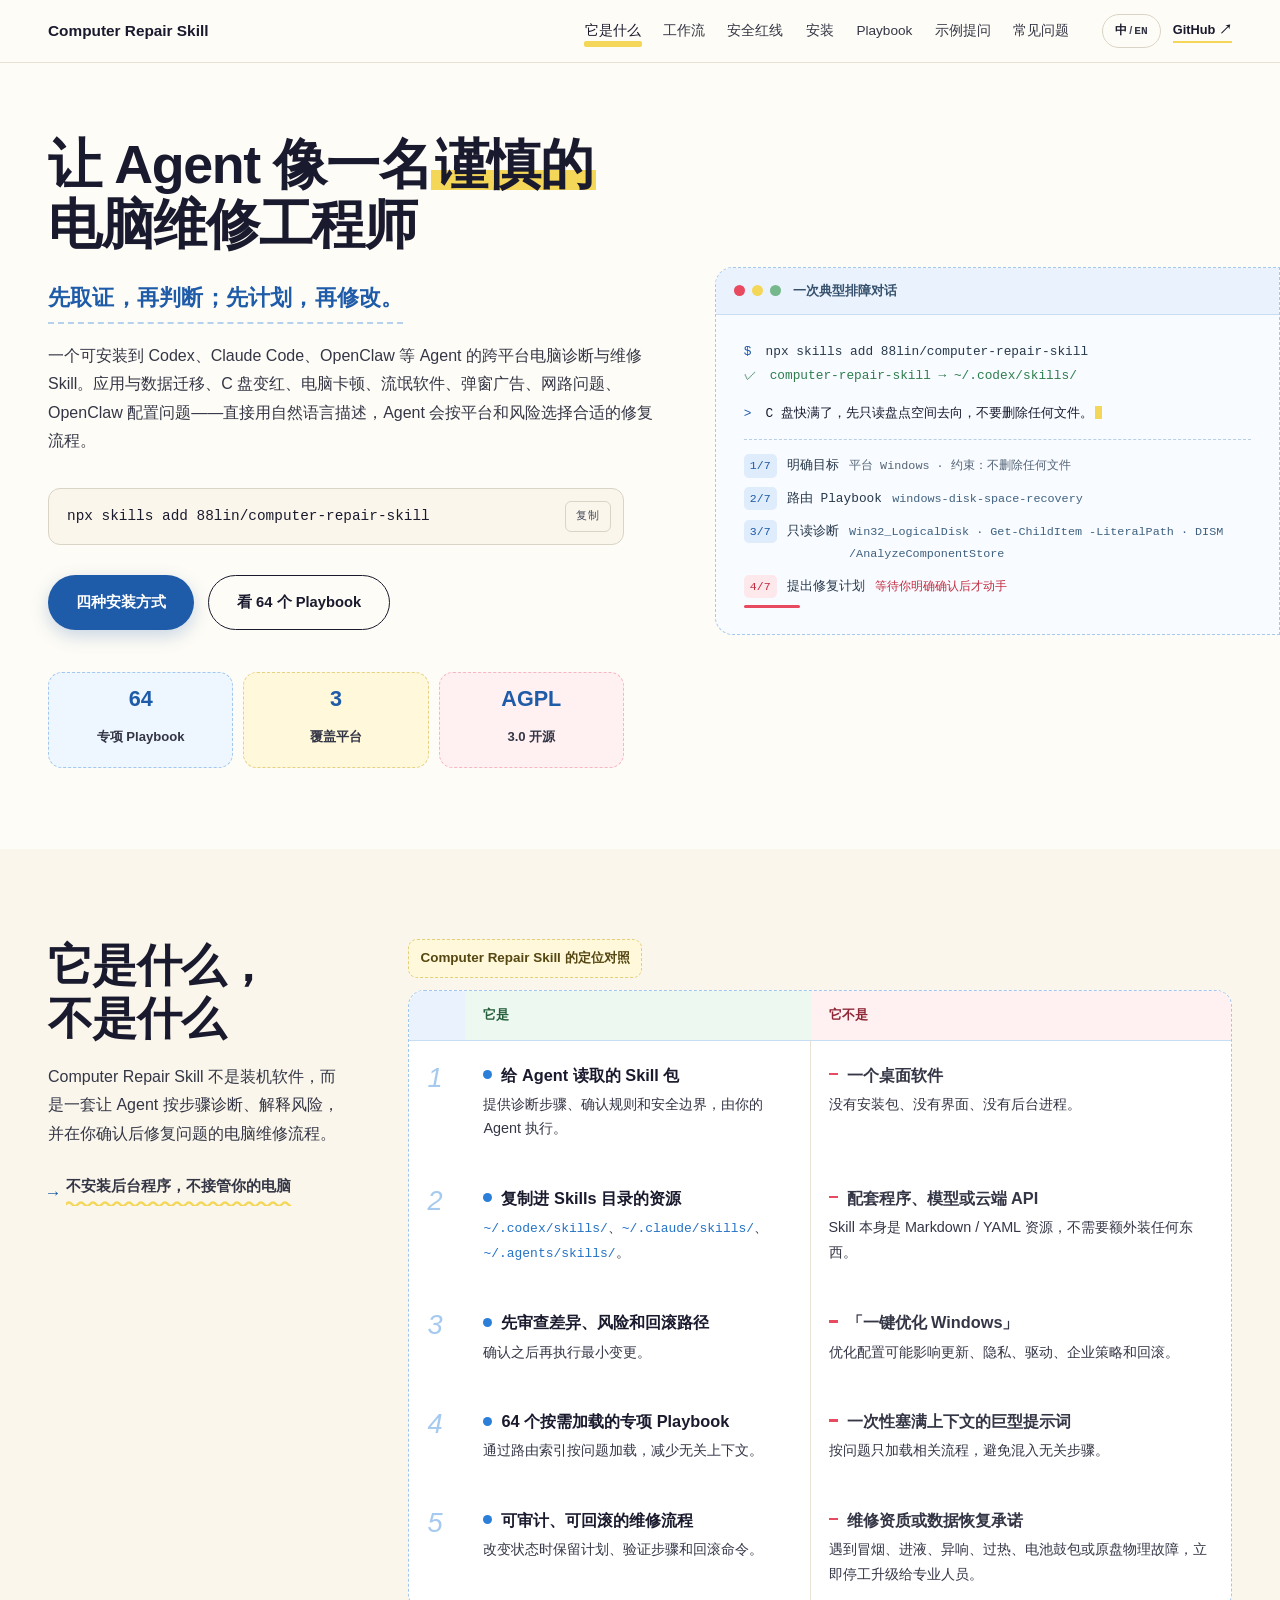
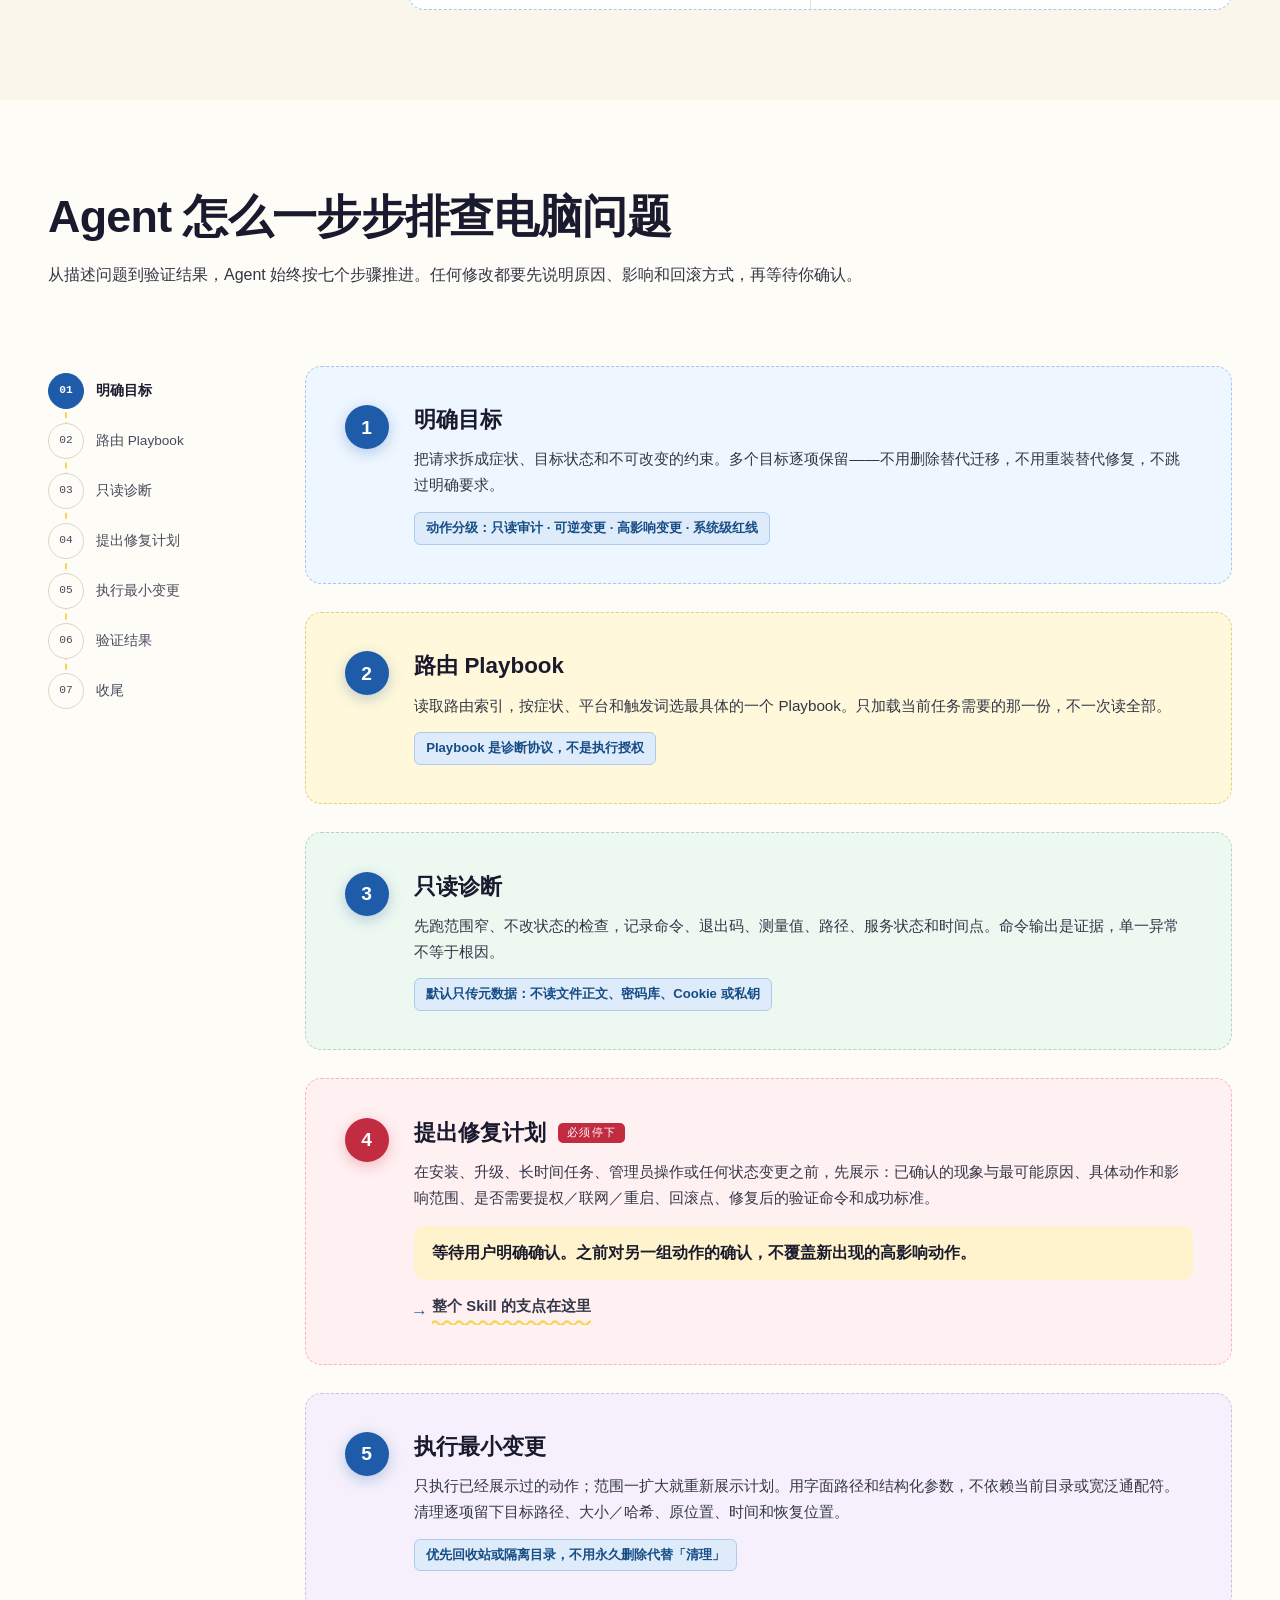
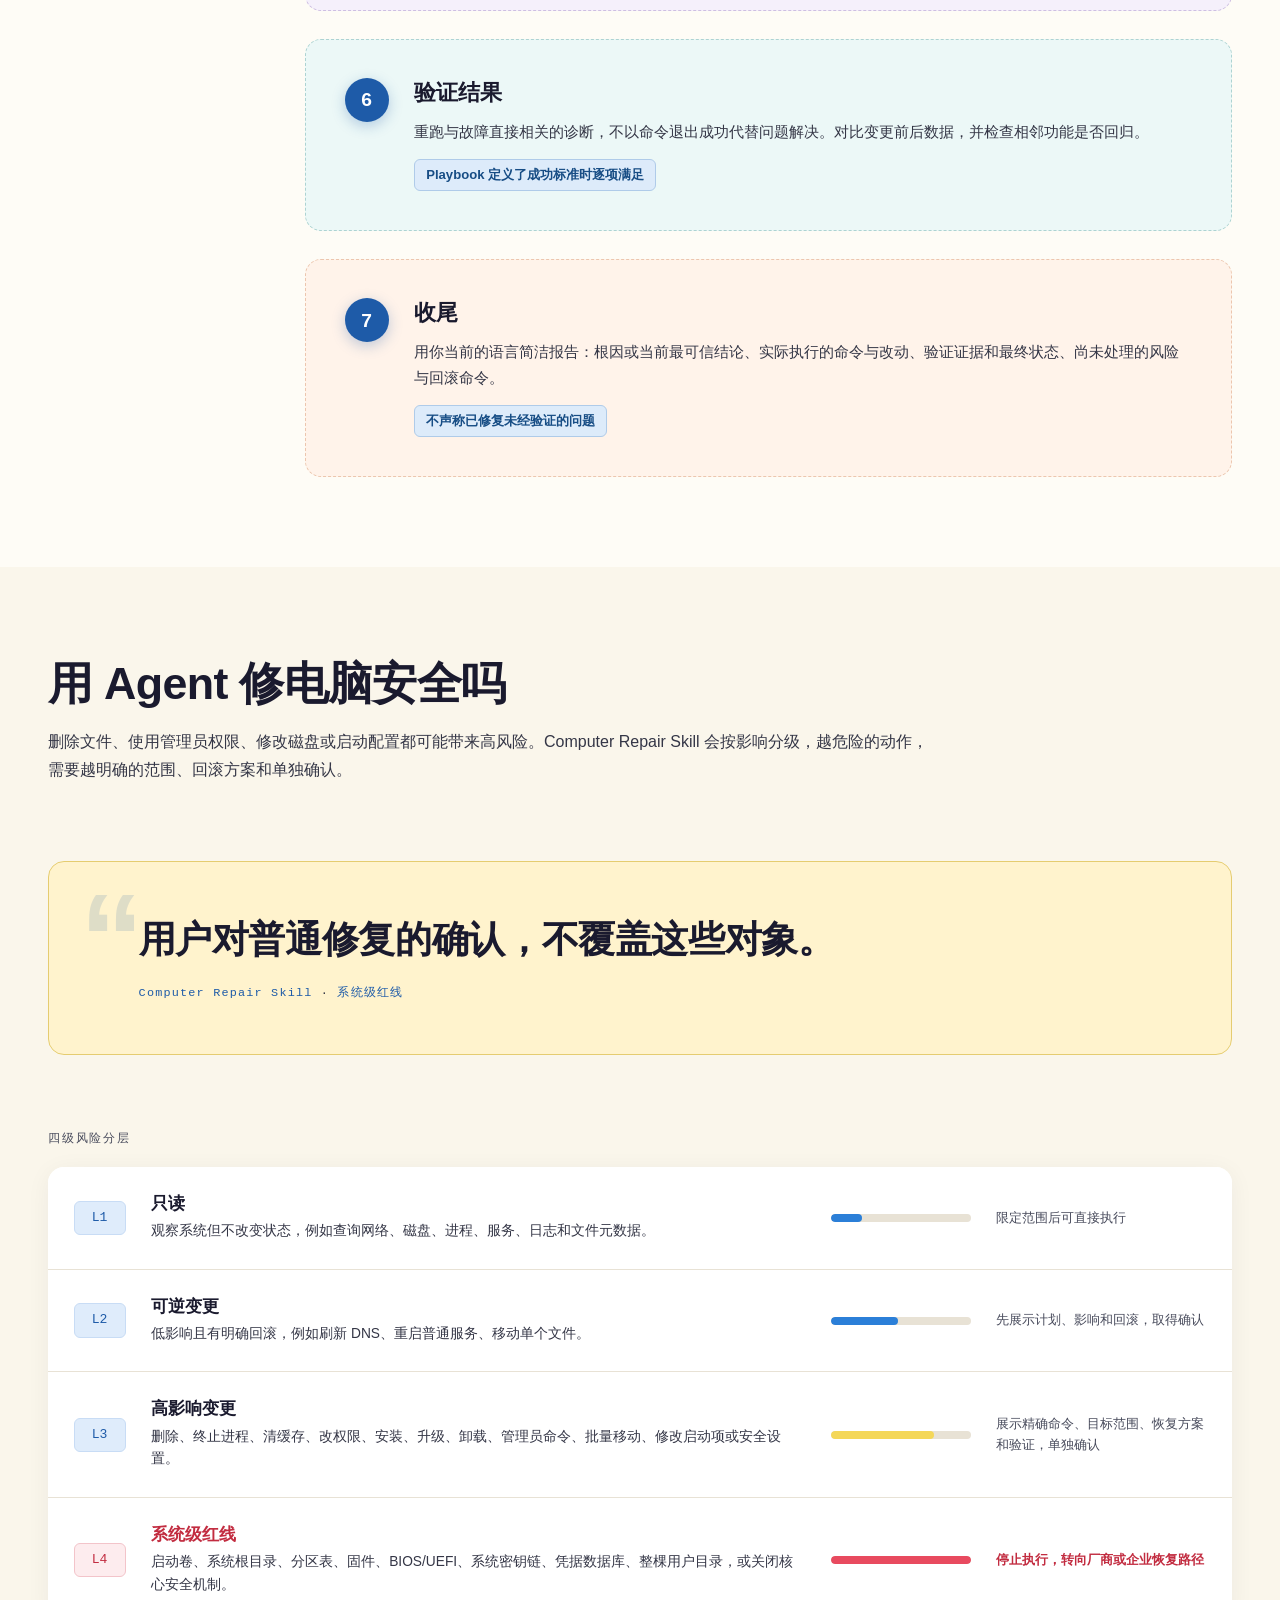
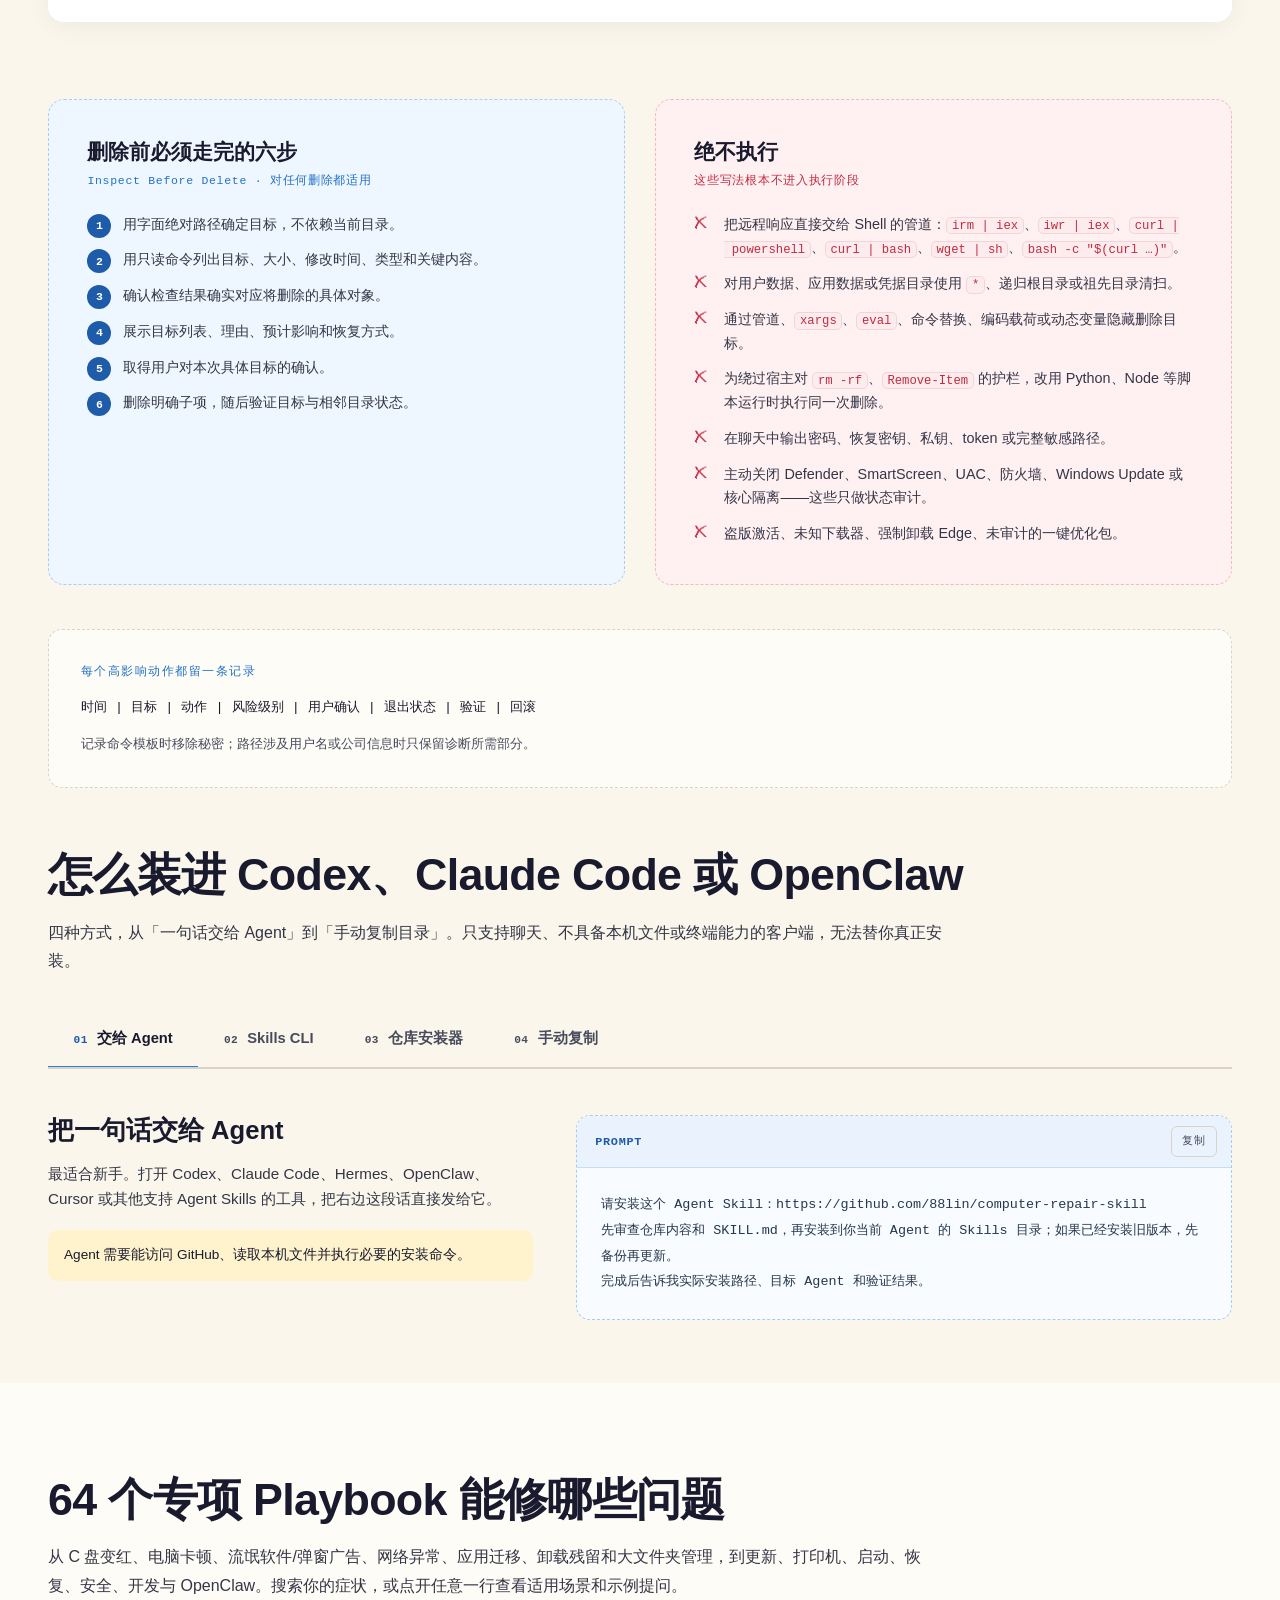
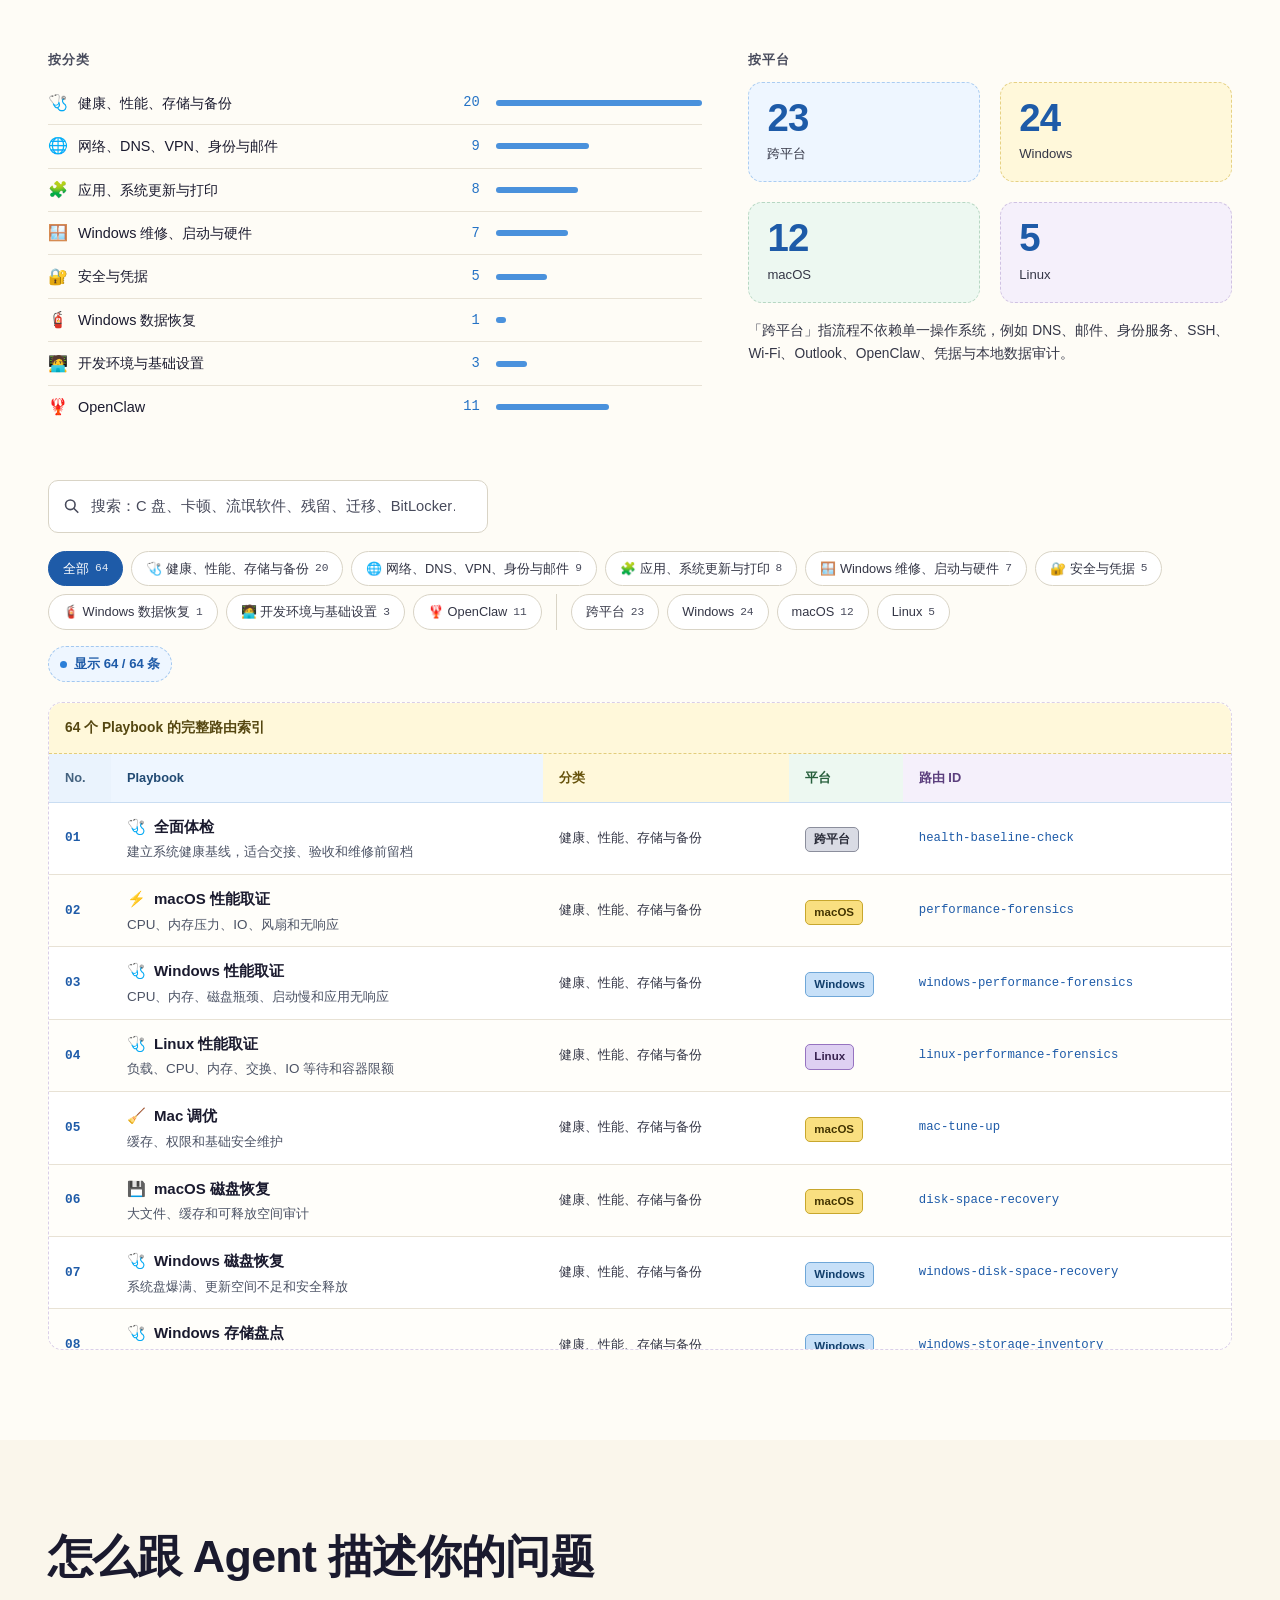
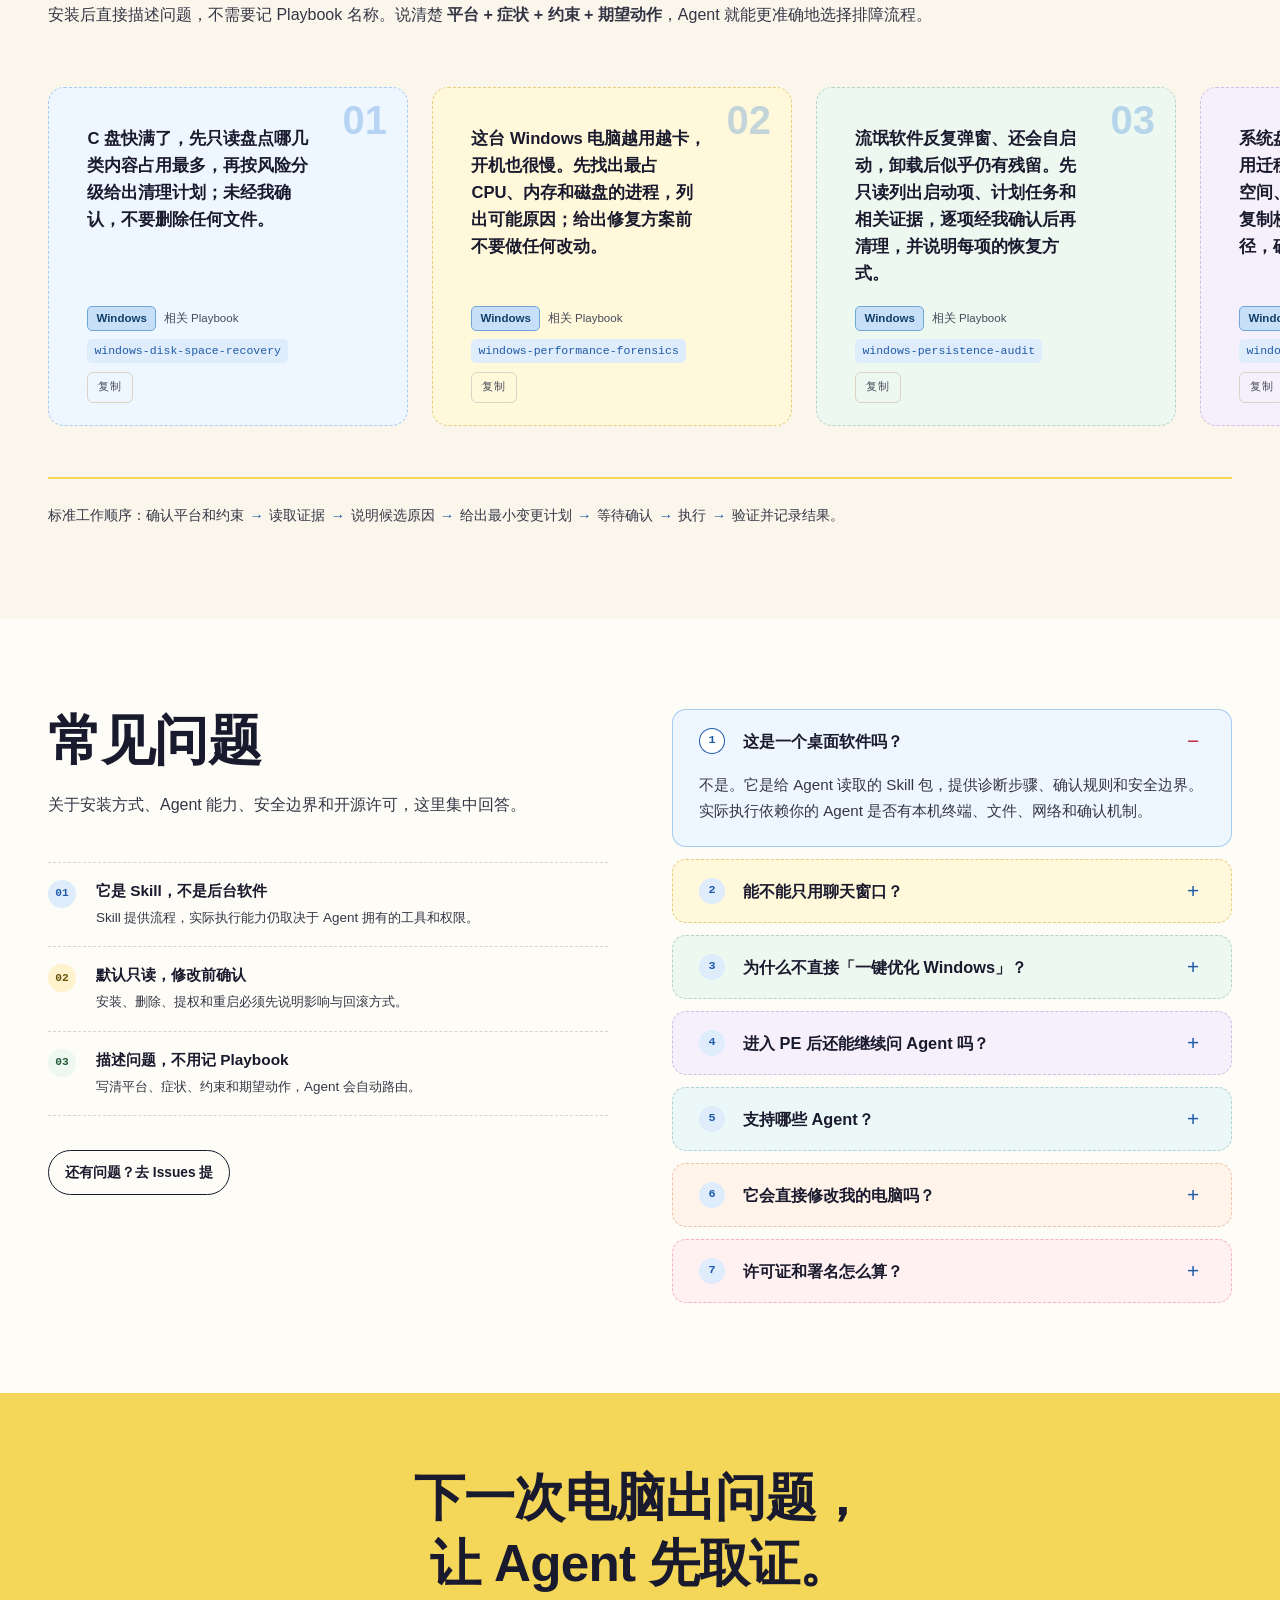
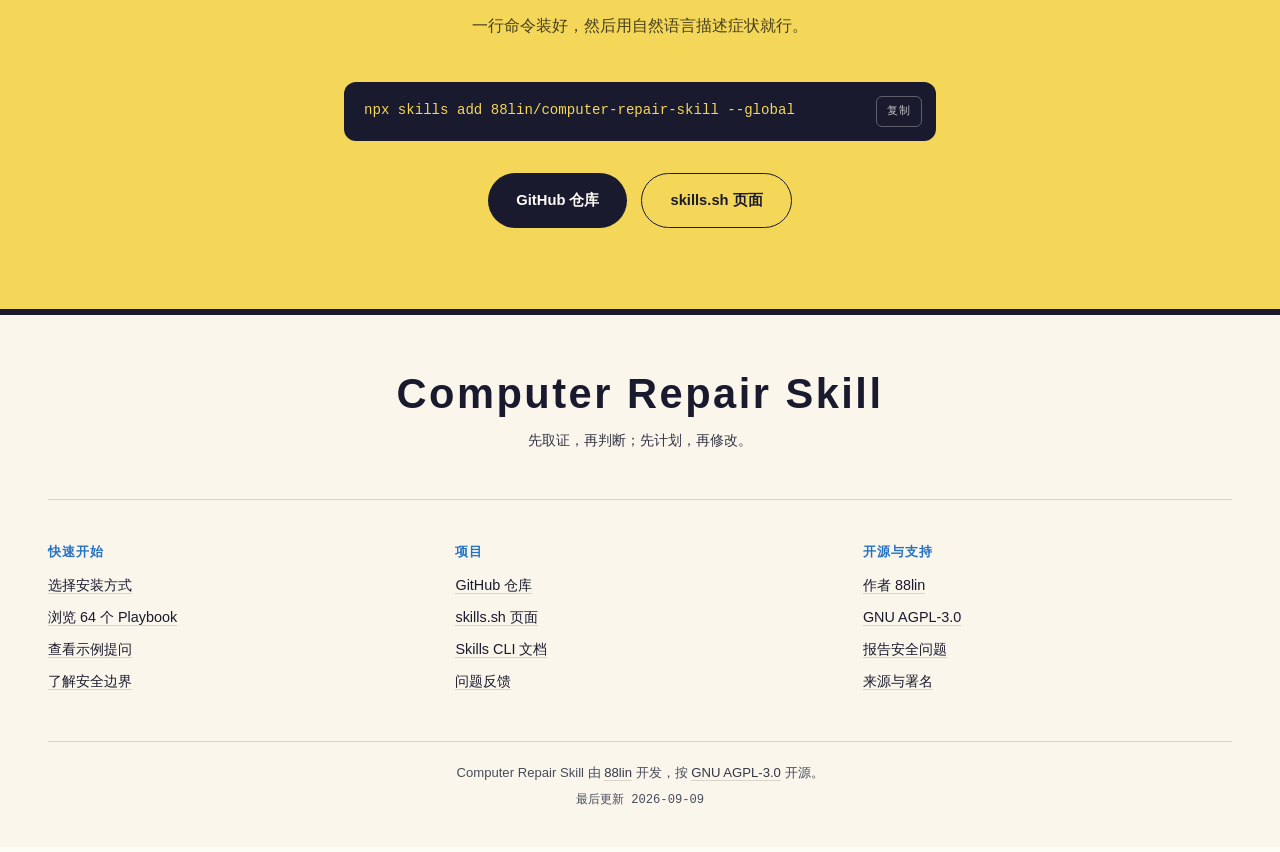
==== docs/index.html @ 6ddca6f3 "feat(site): 中英拆成静态双页，补齐结构化数据与 AI 爬虫入口 中英原本共用一个 URL，语言由 JavaScript 按 navigator.language 切换。Googlebot " ====
<!DOCTYPE html>
<html lang="zh-CN" data-page-lang="zh">
<head>
<meta charset="utf-8">
<meta name="viewport" content="width=device-width, initial-scale=1">
<meta name="color-scheme" content="light">
<title data-i18n="meta.title">Computer Repair Skill — 让 Agent 像一名谨慎的电脑维修工程师</title>
<meta name="description" data-i18n-attr="content|meta.desc" content="C 盘变红、电脑卡顿、流氓软件删不掉、弹窗广告反复、网络异常、应用迁移——用一句话描述症状，Agent 先取证、再给出计划，经你确认后执行。64 个按需加载的专项 Playbook，覆盖 Windows、macOS、Linux 与维修专项，AGPL-3.0 开源。">
<meta name="author" content="88lin">
<meta name="robots" content="index,follow,max-image-preview:large,max-snippet:-1,max-video-preview:-1">
<link rel="canonical" href="https://repair.88lin.eu.org/">
<link rel="alternate" hreflang="zh-CN" href="https://repair.88lin.eu.org/">
<link rel="alternate" hreflang="en" href="https://repair.88lin.eu.org/en/">
<link rel="alternate" hreflang="x-default" href="https://repair.88lin.eu.org/">
<link rel="sitemap" type="application/xml" href="https://repair.88lin.eu.org/sitemap.xml">
<link rel="icon" href="assets/img/favicon.svg" type="image/svg+xml">
<meta name="msvalidate.01" content="8E8B99B786171A5D199F348D0ACB6387" />
<meta property="og:type" content="website">
<meta property="og:site_name" content="Computer Repair Skill">
<meta property="og:locale" content="zh_CN">
<meta property="og:locale:alternate" content="en_US">
<meta property="og:url" content="https://repair.88lin.eu.org/">
<meta property="og:title" data-i18n-attr="content|meta.ogtitle" content="Computer Repair Skill — 让 Agent 像一名谨慎的电脑维修工程师">
<meta property="og:description" data-i18n-attr="content|meta.desc" content="C 盘变红、电脑卡顿、流氓软件删不掉、弹窗广告反复、网络异常、应用迁移——用一句话描述症状，Agent 先取证、再给出计划，经你确认后执行。64 个按需加载的专项 Playbook，覆盖 Windows、macOS、Linux 与维修专项，AGPL-3.0 开源。">
<meta property="og:image" content="https://repair.88lin.eu.org/assets/img/og-image.png">
<meta property="og:image:width" content="1200">
<meta property="og:image:height" content="630">
<meta property="og:image:alt" data-i18n-attr="content|meta.imgalt" content="Computer Repair Skill — 跨平台电脑诊断与维修 Agent Skill">
<meta name="twitter:card" content="summary_large_image">
<meta name="twitter:title" data-i18n-attr="content|meta.ogtitle" content="Computer Repair Skill — 让 Agent 像一名谨慎的电脑维修工程师">
<meta name="twitter:description" data-i18n-attr="content|meta.desc" content="C 盘变红、电脑卡顿、流氓软件删不掉、弹窗广告反复、网络异常、应用迁移——用一句话描述症状，Agent 先取证、再给出计划，经你确认后执行。64 个按需加载的专项 Playbook，覆盖 Windows、macOS、Linux 与维修专项，AGPL-3.0 开源。">
<meta name="twitter:image" content="https://repair.88lin.eu.org/assets/img/og-image.png">
<meta name="twitter:image:alt" data-i18n-attr="content|meta.imgalt" content="Computer Repair Skill — 跨平台电脑诊断与维修 Agent Skill">

<link rel="stylesheet" href="assets/vendor/lenis/lenis.css">
<link rel="stylesheet" href="assets/css/site.css">
<script>document.documentElement.className+=' js';</script>
<noscript><style>
  .js-only{display:none !important}
  .rv{opacity:1 !important;transform:none !important}
  .pb-row{cursor:default}
  .noscript-note{display:block !important}
</style></noscript>

<!-- structured-data:start 由 tools/build_site.py 生成，请勿手工编辑 -->
<script type="application/ld+json">
{
  "@context": "https://schema.org",
  "@graph": [
    {
      "@type": "WebSite",
      "@id": "https://repair.88lin.eu.org/#website",
      "url": "https://repair.88lin.eu.org/",
      "name": "Computer Repair Skill",
      "description": "C 盘变红、电脑卡顿、流氓软件删不掉、弹窗广告反复、网络异常、应用迁移——用一句话描述症状，Agent 先取证、再给出计划，经你确认后执行。64 个按需加载的专项 Playbook，覆盖 Windows、macOS、Linux 与维修专项，AGPL-3.0 开源。",
      "inLanguage": [
        "zh-CN",
        "en"
      ],
      "publisher": {
        "@id": "https://repair.88lin.eu.org/#author"
      }
    },
    {
      "@type": "Person",
      "@id": "https://repair.88lin.eu.org/#author",
      "name": "88lin",
      "url": "https://github.com/88lin",
      "sameAs": [
        "https://github.com/88lin",
        "https://github.com/88lin/computer-repair-skill"
      ]
    },
    {
      "@type": "ImageObject",
      "@id": "https://repair.88lin.eu.org/#primaryimage",
      "url": "https://repair.88lin.eu.org/assets/img/og-image.png",
      "contentUrl": "https://repair.88lin.eu.org/assets/img/og-image.png",
      "width": 1200,
      "height": 630,
      "caption": "Computer Repair Skill — 跨平台电脑诊断与维修 Agent Skill"
    },
    {
      "@type": [
        "WebPage",
        "FAQPage"
      ],
      "@id": "https://repair.88lin.eu.org/#webpage",
      "url": "https://repair.88lin.eu.org/",
      "name": "Computer Repair Skill — 让 Agent 像一名谨慎的电脑维修工程师",
      "description": "C 盘变红、电脑卡顿、流氓软件删不掉、弹窗广告反复、网络异常、应用迁移——用一句话描述症状，Agent 先取证、再给出计划，经你确认后执行。64 个按需加载的专项 Playbook，覆盖 Windows、macOS、Linux 与维修专项，AGPL-3.0 开源。",
      "inLanguage": "zh-CN",
      "isPartOf": {
        "@id": "https://repair.88lin.eu.org/#website"
      },
      "about": {
        "@id": "https://repair.88lin.eu.org/#skill"
      },
      "primaryImageOfPage": {
        "@id": "https://repair.88lin.eu.org/#primaryimage"
      },
      "author": {
        "@id": "https://repair.88lin.eu.org/#author"
      },
      "publisher": {
        "@id": "https://repair.88lin.eu.org/#author"
      },
      "datePublished": "2026-07-26",
      "dateModified": "2026-09-09",
      "mainEntity": [
        {
          "@type": "Question",
          "name": "这是一个桌面软件吗？",
          "acceptedAnswer": {
            "@type": "Answer",
            "text": "不是。它是给 Agent 读取的 Skill 包，提供诊断步骤、确认规则和安全边界。实际执行依赖你的 Agent 是否有本机终端、文件、网络和确认机制。"
          }
        },
        {
          "@type": "Question",
          "name": "能不能只用聊天窗口？",
          "acceptedAnswer": {
            "@type": "Answer",
            "text": "可以让 Agent 解释流程、生成检查清单和人工步骤；但没有本机工具时，它不能替你读取真实系统，也不能声称已经修复或验证。"
          }
        },
        {
          "@type": "Question",
          "name": "为什么不直接「一键优化 Windows」？",
          "acceptedAnswer": {
            "@type": "Answer",
            "text": "因为优化配置可能影响更新、隐私、驱动、企业策略和回滚。Computer Repair Skill 会先审查差异、风险和回滚路径，再在你确认后执行最小变更。"
          }
        },
        {
          "@type": "Question",
          "name": "进入 PE 后还能继续问 Agent 吗？",
          "acceptedAnswer": {
            "@type": "Answer",
            "text": "不要假设可以。进入 PE/WinRE 前让 Agent 把 BitLocker 状态、备份检查、命令清单和停工条件保存下来；离线阶段由人按清单处理，回到正常系统后再让 Agent 复核。"
          }
        },
        {
          "@type": "Question",
          "name": "支持哪些 Agent？",
          "acceptedAnswer": {
            "@type": "Answer",
            "text": "Codex、Claude Code、Hermes、OpenClaw、Cursor 或其他支持 Agent Skills 的工具。安装器内置 codex、claude、agents 三个默认 Skills 根目录，另有 custom 供你指定路径。"
          }
        },
        {
          "@type": "Question",
          "name": "它会直接修改我的电脑吗？",
          "acceptedAnswer": {
            "@type": "Answer",
            "text": "不会。默认先做只读检查并说明发现的问题；涉及安装、删除、提权、重启或其他状态变更时，会先展示具体动作、影响范围和回滚方式，等你明确确认后才继续。"
          }
        },
        {
          "@type": "Question",
          "name": "许可证和署名怎么算？",
          "acceptedAnswer": {
            "@type": "Answer",
            "text": "项目按 GNU AGPL-3.0 开源。你可以查看、审阅和修改源码；分发修改版本时，需要遵守同一许可证的公开源码与署名要求。"
          }
        }
      ]
    },
    {
      "@type": [
        "SoftwareApplication",
        "SoftwareSourceCode"
      ],
      "@id": "https://repair.88lin.eu.org/#skill",
      "name": "Computer Repair Skill",
      "url": "https://repair.88lin.eu.org/",
      "description": "一个可安装到 Codex、Claude Code、OpenClaw 等 Agent 的跨平台电脑诊断与维修 Skill。应用与数据迁移、C 盘变红、电脑卡顿、流氓软件、弹窗广告、网路问题、OpenClaw 配置问题——直接用自然语言描述，Agent 会按平台和风险选择合适的修复流程。",
      "applicationCategory": "DeveloperApplication",
      "applicationSubCategory": "Agent Skill",
      "operatingSystem": "Windows, macOS, Linux",
      "softwareVersion": "1.2.0",
      "dateModified": "2026-09-09",
      "codeRepository": "https://github.com/88lin/computer-repair-skill",
      "programmingLanguage": [
        "Markdown",
        "YAML"
      ],
      "runtimePlatform": [
        "Codex",
        "Claude Code",
        "OpenClaw",
        "Cursor"
      ],
      "license": "https://www.gnu.org/licenses/agpl-3.0.html",
      "isAccessibleForFree": true,
      "inLanguage": [
        "zh-CN",
        "en"
      ],
      "keywords": [
        "电脑维修",
        "Agent Skill",
        "C 盘清理",
        "电脑卡顿",
        "流氓软件清理",
        "弹窗广告",
        "Windows 诊断",
        "macOS 诊断",
        "Linux 诊断",
        "OpenClaw 配置"
      ],
      "image": {
        "@id": "https://repair.88lin.eu.org/#primaryimage"
      },
      "author": {
        "@id": "https://repair.88lin.eu.org/#author"
      },
      "maintainer": {
        "@id": "https://repair.88lin.eu.org/#author"
      },
      "offers": {
        "@type": "Offer",
        "price": "0",
        "priceCurrency": "USD"
      },
      "featureList": [
        "健康、性能、存储与备份",
        "网络、DNS、VPN、身份与邮件",
        "应用、系统更新与打印",
        "Windows 维修、启动与硬件",
        "安全与凭据",
        "Windows 数据恢复",
        "开发环境与基础设置",
        "OpenClaw"
      ]
    },
    {
      "@type": "HowTo",
      "@id": "https://repair.88lin.eu.org/#workflow",
      "name": "Agent 怎么一步步排查电脑问题",
      "description": "从描述问题到验证结果，Agent 始终按七个步骤推进。任何修改都要先说明原因、影响和回滚方式，再等待你确认。",
      "inLanguage": "zh-CN",
      "step": [
        {
          "@type": "HowToStep",
          "position": 1,
          "name": "明确目标",
          "text": "把请求拆成症状、目标状态和不可改变的约束。多个目标逐项保留——不用删除替代迁移，不用重装替代修复，不跳过明确要求。",
          "url": "https://repair.88lin.eu.org/#step1"
        },
        {
          "@type": "HowToStep",
          "position": 2,
          "name": "路由 Playbook",
          "text": "读取路由索引，按症状、平台和触发词选最具体的一个 Playbook。只加载当前任务需要的那一份，不一次读全部。",
          "url": "https://repair.88lin.eu.org/#step2"
        },
        {
          "@type": "HowToStep",
          "position": 3,
          "name": "只读诊断",
          "text": "先跑范围窄、不改状态的检查，记录命令、退出码、测量值、路径、服务状态和时间点。命令输出是证据，单一异常不等于根因。",
          "url": "https://repair.88lin.eu.org/#step3"
        },
        {
          "@type": "HowToStep",
          "position": 4,
          "name": "提出修复计划",
          "text": "在安装、升级、长时间任务、管理员操作或任何状态变更之前，先展示：已确认的现象与最可能原因、具体动作和影响范围、是否需要提权／联网／重启、回滚点、修复后的验证命令和成功标准。",
          "url": "https://repair.88lin.eu.org/#step4"
        },
        {
          "@type": "HowToStep",
          "position": 5,
          "name": "执行最小变更",
          "text": "只执行已经展示过的动作；范围一扩大就重新展示计划。用字面路径和结构化参数，不依赖当前目录或宽泛通配符。清理逐项留下目标路径、大小／哈希、原位置、时间和恢复位置。",
          "url": "https://repair.88lin.eu.org/#step5"
        },
        {
          "@type": "HowToStep",
          "position": 6,
          "name": "验证结果",
          "text": "重跑与故障直接相关的诊断，不以命令退出成功代替问题解决。对比变更前后数据，并检查相邻功能是否回归。",
          "url": "https://repair.88lin.eu.org/#step6"
        },
        {
          "@type": "HowToStep",
          "position": 7,
          "name": "收尾",
          "text": "用你当前的语言简洁报告：根因或当前最可信结论、实际执行的命令与改动、验证证据和最终状态、尚未处理的风险与回滚命令。",
          "url": "https://repair.88lin.eu.org/#step7"
        }
      ]
    }
  ]
}
</script>
<!-- structured-data:end -->
</head>

<body>
<a class="skiplink" href="#main" data-i18n="a11y.skip">跳到主要内容</a>

<div class="scrollbar" aria-hidden="true"><i id="scrollbarFill"></i></div>

<!-- ══════════ NAV ══════════ -->
<header class="nav" id="nav">
  <div class="nav-in">
    <a class="nav-brand" href="#top">
      <span class="nav-brand-text">Computer&nbsp;Repair&nbsp;Skill</span>
    </a>
    <nav class="nav-links" aria-label="主导航" data-i18n-attr="aria-label|a11y.nav">
      <a href="#what"      data-i18n="nav.what">它是什么</a>
      <a href="#flow"      data-i18n="nav.flow">工作流</a>
      <a href="#safety"    data-i18n="nav.safety">安全红线</a>
      <a href="#install"   data-i18n="nav.install">安装</a>
      <a href="#playbooks" data-i18n="nav.playbooks">Playbook</a>
      <a href="#prompts"   data-i18n="nav.prompts">示例提问</a>
      <a href="#faq"       data-i18n="nav.faq">常见问题</a>
    </nav>
    <div class="nav-side">
      <a class="langbtn" id="langBtn" href="en/" hreflang="en" aria-label="切换语言 / Switch language" data-i18n-attr="aria-label|a11y.lang"><span class="langbtn-on">中</span><span class="langbtn-sep">/</span><span class="langbtn-off">EN</span></a>
      <a class="nav-gh" href="https://github.com/88lin/computer-repair-skill" target="_blank" rel="noopener">GitHub<span aria-hidden="true"> ↗</span></a>
    </div>
  </div>
</header>

<main id="main">
<span id="top"></span>

<!-- ══════════ HERO ══════════ -->
<section class="hero" id="hero" aria-labelledby="heroTitle">
  <div class="hero-in">

    <div class="hero-copy">
      <h1 class="hero-h1 rv rv-d1" id="heroTitle" data-i18n-html="hero.h1"><span class="hero-title-line">让 Agent 像一名<span class="hl">谨慎的</span></span><br><span class="hero-title-line">电脑维修工程师</span></h1>

      <p class="hero-lead rv rv-d2" data-i18n="hero.lead">先取证，再判断；先计划，再修改。</p>

      <p class="hero-sub rv rv-d2" data-i18n="hero.sub">一个可安装到 Codex、Claude Code、OpenClaw 等 Agent 的跨平台电脑诊断与维修 Skill。应用与数据迁移、C 盘变红、电脑卡顿、流氓软件、弹窗广告、网路问题、OpenClaw 配置问题——直接用自然语言描述，Agent 会按平台和风险选择合适的修复流程。</p>

      <div class="hero-cmd rv rv-d3">
        <code class="hero-cmd-code" id="heroCmd">npx skills add 88lin/computer-repair-skill</code>
        <button class="copybtn" type="button" data-copy="npx skills add 88lin/computer-repair-skill" data-i18n-attr="aria-label|a11y.copy" aria-label="复制命令"><span data-i18n="ui.copy">复制</span></button>
      </div>

      <div class="hero-acts rv rv-d4">
        <a class="btn btn-primary" href="#install" data-i18n="hero.cta1">四种安装方式</a>
        <a class="btn btn-ghost" href="#playbooks" data-i18n="hero.cta2">看 64 个 Playbook</a>
      </div>

      <ul class="hero-pills rv rv-d5">
        <li class="pill"><b class="pill-n">64</b><span class="pill-t" data-i18n="hero.pill1">专项 Playbook</span></li>
        <li class="pill"><b class="pill-n">3</b><span class="pill-t" data-i18n="hero.pill2">覆盖平台</span></li>
        <li class="pill"><b class="pill-n">AGPL</b><span class="pill-t" data-i18n="hero.pill3">3.0 开源</span></li>
      </ul>

    </div>

    <div class="hero-stage rv rv-d3">
      <figure class="term">
        <figcaption class="term-bar">
          <span class="term-dots" aria-hidden="true"><i></i><i></i><i></i></span>
          <span class="term-title" data-i18n="hero.termTitle">一次典型排障对话</span>
        </figcaption>
        <div class="term-body">
          <p class="tl"><span class="tl-p">$</span> npx skills add 88lin/computer-repair-skill</p>
          <p class="tl tl-ok"><span class="tl-mark" aria-hidden="true">✓</span> computer-repair-skill → ~/.codex/skills/</p>
          <p class="tl tl-you" id="typeLine"><span class="tl-p">&gt;</span> <span id="typeText" data-i18n="hero.type" data-i18n-attr="data-typewriter|hero.type" data-typewriter="C 盘快满了，先只读盘点空间去向，不要删除任何文件。">C 盘快满了，先只读盘点空间去向，不要删除任何文件。</span><i class="caret" aria-hidden="true"></i></p>
          <div class="term-steps" id="termSteps">
            <p class="tl tl-s"><span class="tl-k">1/7</span> <span data-i18n="hero.t1">明确目标</span><span class="tl-d" data-i18n="hero.t1d">平台 Windows · 约束：不删除任何文件</span></p>
            <p class="tl tl-s"><span class="tl-k">2/7</span> <span data-i18n="hero.t2">路由 Playbook</span><span class="tl-d tl-mono">windows-disk-space-recovery</span></p>
            <p class="tl tl-s"><span class="tl-k">3/7</span> <span data-i18n="hero.t3">只读诊断</span><span class="tl-d tl-mono">Win32_LogicalDisk · Get-ChildItem -LiteralPath · DISM /AnalyzeComponentStore</span></p>
            <p class="tl tl-s tl-stop"><span class="tl-k tl-k-r">4/7</span> <span data-i18n="hero.t4">提出修复计划</span><span class="tl-d tl-d-r" data-i18n="hero.t4d">等待你明确确认后才动手</span></p>
          </div>
        </div>
      </figure>
    </div>

  </div>
</section>

<!-- ══════════ 01 · 它是什么 / 它不是什么 ══════════ -->
<section class="s s-what" id="what" aria-labelledby="whatTitle">
  <div class="wrap what-in">

    <div class="what-aside">
      <div class="what-aside-stick">
        <h2 class="sectitle" id="whatTitle" data-i18n="what.title">它是什么，<br>不是什么</h2>
        <p class="secdesc" data-i18n="what.desc">Computer Repair Skill 不是装机软件，而是一套让 Agent 按步骤诊断、解释风险，并在你确认后修复问题的电脑维修流程。</p>
        <p class="scribble"><span class="scribble-txt" data-i18n="what.note">不安装后台程序，不接管你的电脑</span></p>
      </div>
    </div>

    <div class="what-main">
      <p class="vs-cap"><span data-i18n="what.caption">Computer Repair Skill 的定位对照</span></p>
      <div class="vs-frame">
      <table class="vs">
        <caption class="sr-only" data-i18n="what.caption">Computer Repair Skill 的定位对照</caption>
        <thead>
          <tr>
            <th scope="col" class="vs-h-n"><span class="sr-only" data-i18n="what.colN">序号</span></th>
            <th scope="col" class="vs-h-y" data-i18n="what.colYes">它是</th>
            <th scope="col" class="vs-h-n2" data-i18n="what.colNo">它不是</th>
          </tr>
        </thead>
        <tbody>
          <tr>
            <td class="vs-n" aria-hidden="true">1</td>
            <td class="vs-y"><b data-i18n="what.r1y">给 Agent 读取的 Skill 包</b><span data-i18n="what.r1yd">提供诊断步骤、确认规则和安全边界，由你的 Agent 执行。</span></td>
            <td class="vs-no"><b data-i18n="what.r1n">一个桌面软件</b><span data-i18n="what.r1nd">没有安装包、没有界面、没有后台进程。</span></td>
          </tr>
          <tr>
            <td class="vs-n" aria-hidden="true">2</td>
            <td class="vs-y"><b data-i18n="what.r2y">复制进 Skills 目录的资源</b><span data-i18n="what.r2yd"><code>~/.codex/skills/</code>、<code>~/.claude/skills/</code>、<code>~/.agents/skills/</code>。</span></td>
            <td class="vs-no"><b data-i18n="what.r2n">配套程序、模型或云端 API</b><span data-i18n="what.r2nd">Skill 本身是 Markdown / YAML 资源，不需要额外装任何东西。</span></td>
          </tr>
          <tr>
            <td class="vs-n" aria-hidden="true">3</td>
            <td class="vs-y"><b data-i18n="what.r3y">先审查差异、风险和回滚路径</b><span data-i18n="what.r3yd">确认之后再执行最小变更。</span></td>
            <td class="vs-no"><b data-i18n="what.r3n">「一键优化 Windows」</b><span data-i18n="what.r3nd">优化配置可能影响更新、隐私、驱动、企业策略和回滚。</span></td>
          </tr>
          <tr>
            <td class="vs-n" aria-hidden="true">4</td>
            <td class="vs-y"><b data-i18n="what.r4y">64 个按需加载的专项 Playbook</b><span data-i18n="what.r4yd">通过路由索引按问题加载，减少无关上下文。</span></td>
            <td class="vs-no"><b data-i18n="what.r4n">一次性塞满上下文的巨型提示词</b><span data-i18n="what.r4nd">按问题只加载相关流程，避免混入无关步骤。</span></td>
          </tr>
          <tr>
            <td class="vs-n" aria-hidden="true">5</td>
            <td class="vs-y"><b data-i18n="what.r5y">可审计、可回滚的维修流程</b><span data-i18n="what.r5yd">改变状态时保留计划、验证步骤和回滚命令。</span></td>
            <td class="vs-no"><b data-i18n="what.r5n">维修资质或数据恢复承诺</b><span data-i18n="what.r5nd">遇到冒烟、进液、异响、过热、电池鼓包或原盘物理故障，立即停工升级给专业人员。</span></td>
          </tr>
        </tbody>
      </table>
      </div>
    </div>

  </div>
</section>

<!-- ══════════ 02 · 一次对话怎么走 ══════════ -->
<section class="s s-flow" id="flow" aria-labelledby="flowTitle">
  <div class="wrap">
    <div class="flow-head">
      <h2 class="sectitle" id="flowTitle" data-i18n="flow.title">Agent 怎么一步步排查电脑问题</h2>
      <p class="secdesc secdesc-wide" data-i18n="flow.desc">从描述问题到验证结果，Agent 始终按七个步骤推进。任何修改都要先说明原因、影响和回滚方式，再等待你确认。</p>
    </div>
  </div>

  <div class="wrap flow-in">
    <nav class="flow-rail js-only" aria-label="工作流步骤导航" data-i18n-attr="aria-label|a11y.flowrail">
      <ol class="flow-rail-list">
        <li><a href="#step1" class="frl is-on" data-step="1"><i class="frl-n">01</i><span data-i18n="flow.s1t">明确目标</span></a></li>
        <li><a href="#step2" class="frl" data-step="2"><i class="frl-n">02</i><span data-i18n="flow.s2t">路由 Playbook</span></a></li>
        <li><a href="#step3" class="frl" data-step="3"><i class="frl-n">03</i><span data-i18n="flow.s3t">只读诊断</span></a></li>
        <li><a href="#step4" class="frl frl-stop" data-step="4"><i class="frl-n">04</i><span data-i18n="flow.s4t">提出修复计划</span></a></li>
        <li><a href="#step5" class="frl" data-step="5"><i class="frl-n">05</i><span data-i18n="flow.s5t">执行最小变更</span></a></li>
        <li><a href="#step6" class="frl" data-step="6"><i class="frl-n">06</i><span data-i18n="flow.s6t">验证结果</span></a></li>
        <li><a href="#step7" class="frl" data-step="7"><i class="frl-n">07</i><span data-i18n="flow.s7t">收尾</span></a></li>
      </ol>
    </nav>

    <ol class="flow-cards">
      <li class="fc rv" id="step1">
        <span class="fc-dot" aria-hidden="true">1</span>
        <div class="fc-body">
          <h3 class="fc-t"><span data-i18n="flow.s1t">明确目标</span></h3>
          <p class="fc-p" data-i18n="flow.s1p">把请求拆成症状、目标状态和不可改变的约束。多个目标逐项保留——不用删除替代迁移，不用重装替代修复，不跳过明确要求。</p>
          <p class="fc-tag"><span class="tag" data-i18n="flow.s1g">动作分级：只读审计 · 可逆变更 · 高影响变更 · 系统级红线</span></p>
        </div>
      </li>
      <li class="fc rv" id="step2">
        <span class="fc-dot" aria-hidden="true">2</span>
        <div class="fc-body">
          <h3 class="fc-t"><span data-i18n="flow.s2t">路由 Playbook</span></h3>
          <p class="fc-p" data-i18n="flow.s2p">读取路由索引，按症状、平台和触发词选最具体的一个 Playbook。只加载当前任务需要的那一份，不一次读全部。</p>
          <p class="fc-tag"><span class="tag" data-i18n="flow.s2g">Playbook 是诊断协议，不是执行授权</span></p>
        </div>
      </li>
      <li class="fc rv" id="step3">
        <span class="fc-dot" aria-hidden="true">3</span>
        <div class="fc-body">
          <h3 class="fc-t"><span data-i18n="flow.s3t">只读诊断</span></h3>
          <p class="fc-p" data-i18n="flow.s3p">先跑范围窄、不改状态的检查，记录命令、退出码、测量值、路径、服务状态和时间点。命令输出是证据，单一异常不等于根因。</p>
          <p class="fc-tag"><span class="tag" data-i18n="flow.s3g">默认只传元数据：不读文件正文、密码库、Cookie 或私钥</span></p>
        </div>
      </li>
      <li class="fc fc-stop rv" id="step4">
        <span class="fc-dot fc-dot-r" aria-hidden="true">4</span>
        <div class="fc-body">
          <h3 class="fc-t"><span data-i18n="flow.s4t">提出修复计划</span><span class="fc-flag" data-i18n="flow.s4f">必须停下</span></h3>
          <p class="fc-p" data-i18n="flow.s4p">在安装、升级、长时间任务、管理员操作或任何状态变更之前，先展示：已确认的现象与最可能原因、具体动作和影响范围、是否需要提权／联网／重启、回滚点、修复后的验证命令和成功标准。</p>
          <p class="fc-quote" data-i18n="flow.s4q">等待用户明确确认。之前对另一组动作的确认，不覆盖新出现的高影响动作。</p>
          <p class="scribble scribble-in"><span class="scribble-txt" data-i18n="flow.s4n">整个 Skill 的支点在这里</span></p>
        </div>
      </li>
      <li class="fc rv" id="step5">
        <span class="fc-dot" aria-hidden="true">5</span>
        <div class="fc-body">
          <h3 class="fc-t"><span data-i18n="flow.s5t">执行最小变更</span></h3>
          <p class="fc-p" data-i18n="flow.s5p">只执行已经展示过的动作；范围一扩大就重新展示计划。用字面路径和结构化参数，不依赖当前目录或宽泛通配符。清理逐项留下目标路径、大小／哈希、原位置、时间和恢复位置。</p>
          <p class="fc-tag"><span class="tag" data-i18n="flow.s5g">优先回收站或隔离目录，不用永久删除代替「清理」</span></p>
        </div>
      </li>
      <li class="fc rv" id="step6">
        <span class="fc-dot" aria-hidden="true">6</span>
        <div class="fc-body">
          <h3 class="fc-t"><span data-i18n="flow.s6t">验证结果</span></h3>
          <p class="fc-p" data-i18n="flow.s6p">重跑与故障直接相关的诊断，不以命令退出成功代替问题解决。对比变更前后数据，并检查相邻功能是否回归。</p>
          <p class="fc-tag"><span class="tag" data-i18n="flow.s6g">Playbook 定义了成功标准时逐项满足</span></p>
        </div>
      </li>
      <li class="fc rv" id="step7">
        <span class="fc-dot" aria-hidden="true">7</span>
        <div class="fc-body">
          <h3 class="fc-t"><span data-i18n="flow.s7t">收尾</span></h3>
          <p class="fc-p" data-i18n="flow.s7p">用你当前的语言简洁报告：根因或当前最可信结论、实际执行的命令与改动、验证证据和最终状态、尚未处理的风险与回滚命令。</p>
          <p class="fc-tag"><span class="tag" data-i18n="flow.s7g">不声称已修复未经验证的问题</span></p>
        </div>
      </li>
    </ol>
  </div>
</section>

<!-- ══════════ 03 · 安全红线 ══════════ -->
<section class="s s-safety" id="safety" aria-labelledby="safetyTitle">
  <div class="wrap">
    <div class="sf-head">
      <h2 class="sectitle" id="safetyTitle" data-i18n="safety.title">用 Agent 修电脑安全吗</h2>
      <p class="secdesc secdesc-wide" data-i18n="safety.desc">删除文件、使用管理员权限、修改磁盘或启动配置都可能带来高风险。Computer Repair Skill 会按影响分级，越危险的动作，需要越明确的范围、回滚方案和单独确认。</p>
    </div>

    <blockquote class="pq">
      <p class="pq-t" data-i18n="safety.quote">用户对普通修复的确认，不覆盖这些对象。</p>
      <footer class="pq-f">Computer Repair Skill<span class="pq-sep">·</span><span data-i18n="safety.quoteSrc">系统级红线</span></footer>
    </blockquote>

    <h3 class="sf-h3" data-i18n="safety.ladderTitle">四级风险分层</h3>
    <ol class="ladder">
      <li class="ladder-row rv" data-lv="1">
        <span class="ladder-k">L1</span>
        <div class="ladder-body">
          <h4 class="ladder-t" data-i18n="safety.l1t">只读</h4>
          <p class="ladder-p" data-i18n="safety.l1p">观察系统但不改变状态，例如查询网络、磁盘、进程、服务、日志和文件元数据。</p>
        </div>
        <span class="ladder-bar" aria-hidden="true"><i style="width:22%"></i></span>
        <span class="ladder-act" data-i18n="safety.l1a">限定范围后可直接执行</span>
      </li>
      <li class="ladder-row rv rv-d1" data-lv="2">
        <span class="ladder-k">L2</span>
        <div class="ladder-body">
          <h4 class="ladder-t" data-i18n="safety.l2t">可逆变更</h4>
          <p class="ladder-p" data-i18n="safety.l2p">低影响且有明确回滚，例如刷新 DNS、重启普通服务、移动单个文件。</p>
        </div>
        <span class="ladder-bar" aria-hidden="true"><i style="width:48%"></i></span>
        <span class="ladder-act" data-i18n="safety.l2a">先展示计划、影响和回滚，取得确认</span>
      </li>
      <li class="ladder-row rv rv-d2" data-lv="3">
        <span class="ladder-k">L3</span>
        <div class="ladder-body">
          <h4 class="ladder-t" data-i18n="safety.l3t">高影响变更</h4>
          <p class="ladder-p" data-i18n="safety.l3p">删除、终止进程、清缓存、改权限、安装、升级、卸载、管理员命令、批量移动、修改启动项或安全设置。</p>
        </div>
        <span class="ladder-bar ladder-bar-y" aria-hidden="true"><i style="width:74%"></i></span>
        <span class="ladder-act" data-i18n="safety.l3a">展示精确命令、目标范围、恢复方案和验证，单独确认</span>
      </li>
      <li class="ladder-row rv rv-d3" data-lv="4">
        <span class="ladder-k ladder-k-r">L4</span>
        <div class="ladder-body">
          <h4 class="ladder-t ladder-t-r" data-i18n="safety.l4t">系统级红线</h4>
          <p class="ladder-p" data-i18n="safety.l4p">启动卷、系统根目录、分区表、固件、BIOS/UEFI、系统密钥链、凭据数据库、整棵用户目录，或关闭核心安全机制。</p>
        </div>
        <span class="ladder-bar ladder-bar-r" aria-hidden="true"><i style="width:100%"></i></span>
        <span class="ladder-act ladder-act-r" data-i18n="safety.l4a">停止执行，转向厂商或企业恢复路径</span>
      </li>
    </ol>

    <div class="sf-cols">
      <article class="dcard dcard-b rv">
        <h3 class="dcard-t" data-i18n="safety.ibdTitle">删除前必须走完的六步</h3>
        <p class="dcard-sub" data-i18n="safety.ibdSub">Inspect Before Delete · 对任何删除都适用</p>
        <ol class="numlist">
          <li data-i18n="safety.ibd1">用字面绝对路径确定目标，不依赖当前目录。</li>
          <li data-i18n="safety.ibd2">用只读命令列出目标、大小、修改时间、类型和关键内容。</li>
          <li data-i18n="safety.ibd3">确认检查结果确实对应将删除的具体对象。</li>
          <li data-i18n="safety.ibd4">展示目标列表、理由、预计影响和恢复方式。</li>
          <li data-i18n="safety.ibd5">取得用户对本次具体目标的确认。</li>
          <li data-i18n="safety.ibd6">删除明确子项，随后验证目标与相邻目录状态。</li>
        </ol>
      </article>

      <article class="dcard dcard-r rv rv-d1">
        <h3 class="dcard-t" data-i18n="safety.neverTitle">绝不执行</h3>
        <p class="dcard-sub" data-i18n="safety.neverSub">这些写法根本不进入执行阶段</p>
        <ul class="xlist">
          <li data-i18n-html="safety.n1">把远程响应直接交给 Shell 的管道：<code>irm&nbsp;|&nbsp;iex</code>、<code>iwr&nbsp;|&nbsp;iex</code>、<code>curl&nbsp;|&nbsp;powershell</code>、<code>curl&nbsp;|&nbsp;bash</code>、<code>wget&nbsp;|&nbsp;sh</code>、<code>bash&nbsp;-c&nbsp;"$(curl&nbsp;…)"</code>。</li>
          <li data-i18n-html="safety.n2">对用户数据、应用数据或凭据目录使用 <code>*</code>、递归根目录或祖先目录清扫。</li>
          <li data-i18n-html="safety.n3">通过管道、<code>xargs</code>、<code>eval</code>、命令替换、编码载荷或动态变量隐藏删除目标。</li>
          <li data-i18n-html="safety.n7">为绕过宿主对 <code>rm&nbsp;-rf</code>、<code>Remove-Item</code> 的护栏，改用 Python、Node 等脚本运行时执行同一次删除。</li>
          <li data-i18n="safety.n4">在聊天中输出密码、恢复密钥、私钥、token 或完整敏感路径。</li>
          <li data-i18n="safety.n5">主动关闭 Defender、SmartScreen、UAC、防火墙、Windows Update 或核心隔离——这些只做状态审计。</li>
          <li data-i18n="safety.n6">盗版激活、未知下载器、强制卸载 Edge、未审计的一键优化包。</li>
        </ul>
      </article>
    </div>

    <div class="sf-log rv">
      <p class="sf-log-k" data-i18n="safety.logTitle">每个高影响动作都留一条记录</p>
      <pre class="sf-log-code"><code data-i18n="safety.logFields">时间 | 目标 | 动作 | 风险级别 | 用户确认 | 退出状态 | 验证 | 回滚</code></pre>
      <p class="sf-log-n" data-i18n="safety.logNote">记录命令模板时移除秘密；路径涉及用户名或公司信息时只保留诊断所需部分。</p>
    </div>
  </div>
</section>

<!-- ══════════ 04 · 装进你的 Agent ══════════ -->
<section class="s s-install" id="install" aria-labelledby="installTitle">
  <div class="wrap">
    <div class="in-head">
      <h2 class="sectitle" id="installTitle" data-i18n="install.title">怎么装进 Codex、Claude Code 或 OpenClaw</h2>
      <p class="secdesc secdesc-wide" data-i18n="install.desc">四种方式，从「一句话交给 Agent」到「手动复制目录」。只支持聊天、不具备本机文件或终端能力的客户端，无法替你真正安装。</p>
    </div>

    <div class="tabs" id="installTabs">
      <div class="tabbar" role="tablist" aria-label="安装方式" data-i18n-attr="aria-label|a11y.tabs">
        <button class="tab is-on" role="tab" id="tab-1" aria-controls="panel-1" aria-selected="true" type="button">
          <i class="tab-n">01</i><span data-i18n="install.t1">交给 Agent</span>
        </button>
        <button class="tab" role="tab" id="tab-2" aria-controls="panel-2" aria-selected="false" type="button" tabindex="-1">
          <i class="tab-n">02</i><span data-i18n="install.t2">Skills CLI</span>
        </button>
        <button class="tab" role="tab" id="tab-3" aria-controls="panel-3" aria-selected="false" type="button" tabindex="-1">
          <i class="tab-n">03</i><span data-i18n="install.t3">仓库安装器</span>
        </button>
        <button class="tab" role="tab" id="tab-4" aria-controls="panel-4" aria-selected="false" type="button" tabindex="-1">
          <i class="tab-n">04</i><span data-i18n="install.t4">手动复制</span>
        </button>
      </div>

      <div class="tabpanel" role="tabpanel" id="panel-1" aria-labelledby="tab-1" tabindex="0">
        <div class="tp-in">
          <div class="tp-txt">
            <h3 class="tp-t" data-i18n="install.p1t">把一句话交给 Agent</h3>
            <p class="tp-p" data-i18n="install.p1p">最适合新手。打开 Codex、Claude Code、Hermes、OpenClaw、Cursor 或其他支持 Agent Skills 的工具，把右边这段话直接发给它。</p>
            <p class="tp-note" data-i18n="install.p1n">Agent 需要能访问 GitHub、读取本机文件并执行必要的安装命令。</p>
          </div>
          <div class="tp-code">
            <figure class="code">
              <figcaption class="code-bar"><span class="code-lang">prompt</span>
                <button class="copybtn" type="button" data-copy-from="#code1" data-i18n-attr="aria-label|a11y.copy" aria-label="复制"><span data-i18n="ui.copy">复制</span></button>
              </figcaption>
              <pre class="code-body code-body-wrap"><code id="code1" data-i18n="install.prompt">请安装这个 Agent Skill：https://github.com/88lin/computer-repair-skill
先审查仓库内容和 SKILL.md，再安装到你当前 Agent 的 Skills 目录；如果已经安装旧版本，先备份再更新。
完成后告诉我实际安装路径、目标 Agent 和验证结果。</code></pre>
            </figure>
          </div>
        </div>
      </div>

      <div class="tabpanel is-hidden" role="tabpanel" id="panel-2" aria-labelledby="tab-2" tabindex="0" hidden>
        <div class="tp-in">
          <div class="tp-txt">
            <h3 class="tp-t" data-i18n="install.p2t">Skills CLI</h3>
            <p class="tp-p" data-i18n="install.p2p">已装 Node.js 和 npm 时最快。第一次运行会让你选择安装范围和目标 Agent；装完重启或刷新 Agent 的 Skills 列表。</p>
            <p class="tp-note" data-i18n-html="install.p2n">安装范围、目标 Agent 和链接来源以 Skills CLI 当前文档为准：<a href="https://skills.sh/docs" target="_blank" rel="noopener">skills.sh/docs</a>。</p>
          </div>
          <div class="tp-code">
            <figure class="code">
              <figcaption class="code-bar"><span class="code-lang">bash</span>
                <button class="copybtn" type="button" data-copy-from="#code2" data-i18n-attr="aria-label|a11y.copy" aria-label="复制"><span data-i18n="ui.copy">复制</span></button>
              </figcaption>
              <pre class="code-body"><code id="code2"><span class="c-c" data-i18n="install.c1"># 交互式安装</span>
npx skills add 88lin/computer-repair-skill

<span class="c-c" data-i18n="install.c2"># 全局安装</span>
npx skills add 88lin/computer-repair-skill --global

<span class="c-c" data-i18n="install.c3"># 只装给 Codex / 只装给 Claude Code</span>
npx skills add 88lin/computer-repair-skill --global --agent codex
npx skills add 88lin/computer-repair-skill --global --agent claude-code</code></pre>
            </figure>
          </div>
        </div>
      </div>

      <div class="tabpanel is-hidden" role="tabpanel" id="panel-3" aria-labelledby="tab-3" tabindex="0" hidden>
        <div class="tp-in">
          <div class="tp-txt">
            <h3 class="tp-t" data-i18n="install.p3t">仓库安装器</h3>
            <p class="tp-p" data-i18n-html="install.p3p">适合希望明确控制路径的用户。<code>codex</code>、<code>claude</code>、<code>agents</code> 会使用对应的默认 Skills 根目录；<code>custom</code> 配合 <code>-Destination</code> / <code>--destination</code> 自定义位置。</p>
            <p class="tp-note" data-i18n-html="install.p3n">目标目录已存在时安装器<b>默认拒绝覆盖</b>。确认升级时显式加 <code>-Force</code> 或 <code>--force</code>，旧版本会先备份到相邻的 <code>external/computer-repair-skill/backups</code>。</p>
          </div>
          <div class="tp-code">
            <figure class="code">
              <figcaption class="code-bar"><span class="code-lang">powershell / bash</span>
                <button class="copybtn" type="button" data-copy-from="#code3" data-i18n-attr="aria-label|a11y.copy" aria-label="复制"><span data-i18n="ui.copy">复制</span></button>
              </figcaption>
              <pre class="code-body"><code id="code3">git clone https://github.com/88lin/computer-repair-skill.git
cd computer-repair-skill

<span class="c-c"># Windows PowerShell</span>
.\scripts\install.ps1 -Target codex
.\scripts\install.ps1 -Target custom -Destination "D:\path\to\skills"

<span class="c-c"># macOS / Linux</span>
./scripts/install.sh --target claude
./scripts/install.sh --target custom --destination "/path/to/skills"</code></pre>
            </figure>
          </div>
        </div>
      </div>

      <div class="tabpanel is-hidden" role="tabpanel" id="panel-4" aria-labelledby="tab-4" tabindex="0" hidden>
        <div class="tp-in">
          <div class="tp-txt">
            <h3 class="tp-t" data-i18n="install.p4t">手动复制</h3>
            <p class="tp-p" data-i18n-html="install.p4p">适合无法使用命令行的用户。把仓库里的 <code>skills/computer-repair-skill</code> 整个目录复制到目标 Agent 的 Skills 根目录。</p>
            <p class="tp-note" data-i18n-html="install.p4n">目录中必须保留 <code>SKILL.md</code>、<code>agents/</code> 和 <code>references/</code>，<b>不要只复制某一个 Playbook</b>。</p>
          </div>
          <div class="tp-code">
            <figure class="code">
              <figcaption class="code-bar"><span class="code-lang">path</span>
                <button class="copybtn" type="button" data-copy-from="#code4" data-i18n-attr="aria-label|a11y.copy" aria-label="复制"><span data-i18n="ui.copy">复制</span></button>
              </figcaption>
              <pre class="code-body"><code id="code4">~/.codex/skills/computer-repair-skill/
~/.claude/skills/computer-repair-skill/
~/.agents/skills/computer-repair-skill/</code></pre>
            </figure>
          </div>
        </div>
      </div>
    </div>
  </div>
</section>

<!-- ══════════ 05 · 64 个 Playbook ══════════ -->
<section class="s s-pb" id="playbooks" aria-labelledby="pbTitle">
  <div class="wrap-wide">
    <div class="pb-head">
      <h2 class="sectitle" id="pbTitle" data-i18n="pb.title">64 个专项 Playbook 能修哪些问题</h2>
      <p class="secdesc secdesc-wide" data-i18n="pb.desc">从 C 盘变红、电脑卡顿、流氓软件/弹窗广告、网络异常、应用迁移、卸载残留和大文件夹管理，到更新、打印机、启动、恢复、安全、开发与 OpenClaw。搜索你的症状，或点开任意一行查看适用场景和示例提问。</p>
    </div>

    <div class="pb-stats rv">
      <div class="pb-stats-cat">
        <h3 class="minih" data-i18n="pb.byCat">按分类</h3>
        <table class="dots" id="catTable">
          <thead class="sr-only"><tr><th scope="col" data-i18n="pb.colCat">分类</th><th scope="col" data-i18n="pb.colCount">数量</th></tr></thead>
          <tbody id="catTableBody"><!-- filled by site.js --></tbody>
        </table>
      </div>
      <div class="pb-stats-plat">
        <h3 class="minih" data-i18n="pb.byPlat">按平台</h3>
        <ul class="platgrid" id="platGrid"><!-- filled by site.js --></ul>
        <p class="pb-stats-note" data-i18n-html="pb.statNote">「跨平台」指流程不依赖单一操作系统，例如 DNS、邮件、身份服务、SSH、Wi-Fi、Outlook、OpenClaw、凭据与本地数据审计。</p>
      </div>
    </div>

    <div class="pb-tools js-only rv">
      <div class="searchbox">
        <label class="sr-only" for="pbSearch" data-i18n="pb.searchLabel">搜索 Playbook</label>
        <input type="search" id="pbSearch" class="searchinput" placeholder="搜索：C 盘、卡顿、流氓软件、残留、迁移、BitLocker…" autocomplete="off"
               data-i18n-attr="placeholder|pb.searchPh">
        <svg class="searchbox-i" viewBox="0 0 20 20" aria-hidden="true" focusable="false"><circle cx="8.6" cy="8.6" r="5.6"/><line x1="12.9" y1="12.9" x2="17.4" y2="17.4"/></svg>
      </div>
      <div class="chips" id="pbChips" role="group" aria-label="筛选" data-i18n-attr="aria-label|a11y.filter"><!-- filled by site.js --></div>
      <p class="pb-count" id="pbCount" aria-live="polite"></p>
    </div>

    <p class="noscript-note" style="display:none">
        <span data-i18n="pb.nojs">当前浏览器未启用 JavaScript，因此搜索、筛选和详情弹窗不可用；完整的 64 条 Playbook 仍可在下方浏览。</span>
    </p>

    <div class="pb-tablewrap" data-lenis-prevent>
      <table class="idx" id="pbTable">
        <caption class="idx-cap"><span data-i18n="pb.tableCap">64 个 Playbook 的完整路由索引</span></caption>
        <thead>
          <tr>
            <th scope="col" class="idx-h-n">No.</th>
            <th scope="col" class="idx-h-t" data-i18n="pb.colTitle">Playbook</th>
            <th scope="col" class="idx-h-c" data-i18n="pb.colCat">分类</th>
            <th scope="col" class="idx-h-p" data-i18n="pb.colPlat">平台</th>
            <th scope="col" class="idx-h-r" data-i18n="pb.colRoute">路由 ID</th>
          </tr>
        </thead>
        <tbody id="pbBody">
<tr class="pb-row" data-id="health-baseline-check"><td class="pb-i">01</td><td class="pb-t"><span class="pb-t-e" aria-hidden="true">🩺</span><button type="button" class="pb-open">全面体检</button><span class="pb-t-d">建立系统健康基线，适合交接、验收和维修前留档</span></td><td class="pb-c">健康、性能、存储与备份</td><td class="pb-p"><span class="tagp tagp-all">跨平台</span></td><td class="pb-r">health-baseline-check</td></tr>
<tr class="pb-row" data-id="performance-forensics"><td class="pb-i">02</td><td class="pb-t"><span class="pb-t-e" aria-hidden="true">⚡</span><button type="button" class="pb-open">macOS 性能取证</button><span class="pb-t-d">CPU、内存压力、IO、风扇和无响应</span></td><td class="pb-c">健康、性能、存储与备份</td><td class="pb-p"><span class="tagp tagp-mac">macOS</span></td><td class="pb-r">performance-forensics</td></tr>
<tr class="pb-row" data-id="windows-performance-forensics"><td class="pb-i">03</td><td class="pb-t"><span class="pb-t-e" aria-hidden="true">🩺</span><button type="button" class="pb-open">Windows 性能取证</button><span class="pb-t-d">CPU、内存、磁盘瓶颈、启动慢和应用无响应</span></td><td class="pb-c">健康、性能、存储与备份</td><td class="pb-p"><span class="tagp tagp-win">Windows</span></td><td class="pb-r">windows-performance-forensics</td></tr>
<tr class="pb-row" data-id="linux-performance-forensics"><td class="pb-i">04</td><td class="pb-t"><span class="pb-t-e" aria-hidden="true">🩺</span><button type="button" class="pb-open">Linux 性能取证</button><span class="pb-t-d">负载、CPU、内存、交换、IO 等待和容器限额</span></td><td class="pb-c">健康、性能、存储与备份</td><td class="pb-p"><span class="tagp tagp-lin">Linux</span></td><td class="pb-r">linux-performance-forensics</td></tr>
<tr class="pb-row" data-id="mac-tune-up"><td class="pb-i">05</td><td class="pb-t"><span class="pb-t-e" aria-hidden="true">🧹</span><button type="button" class="pb-open">Mac 调优</button><span class="pb-t-d">缓存、权限和基础安全维护</span></td><td class="pb-c">健康、性能、存储与备份</td><td class="pb-p"><span class="tagp tagp-mac">macOS</span></td><td class="pb-r">mac-tune-up</td></tr>
<tr class="pb-row" data-id="disk-space-recovery"><td class="pb-i">06</td><td class="pb-t"><span class="pb-t-e" aria-hidden="true">💾</span><button type="button" class="pb-open">macOS 磁盘恢复</button><span class="pb-t-d">大文件、缓存和可释放空间审计</span></td><td class="pb-c">健康、性能、存储与备份</td><td class="pb-p"><span class="tagp tagp-mac">macOS</span></td><td class="pb-r">disk-space-recovery</td></tr>
<tr class="pb-row" data-id="windows-disk-space-recovery"><td class="pb-i">07</td><td class="pb-t"><span class="pb-t-e" aria-hidden="true">🩺</span><button type="button" class="pb-open">Windows 磁盘恢复</button><span class="pb-t-d">系统盘爆满、更新空间不足和安全释放</span></td><td class="pb-c">健康、性能、存储与备份</td><td class="pb-p"><span class="tagp tagp-win">Windows</span></td><td class="pb-r">windows-disk-space-recovery</td></tr>
<tr class="pb-row" data-id="windows-storage-inventory"><td class="pb-i">08</td><td class="pb-t"><span class="pb-t-e" aria-hidden="true">🩺</span><button type="button" class="pb-open">Windows 存储盘点</button><span class="pb-t-d">按路径和大小解释空间分配</span></td><td class="pb-c">健康、性能、存储与备份</td><td class="pb-p"><span class="tagp tagp-win">Windows</span></td><td class="pb-r">windows-storage-inventory</td></tr>
<tr class="pb-row" data-id="windows-large-folder-management"><td class="pb-i">09</td><td class="pb-t"><span class="pb-t-e" aria-hidden="true">🩺</span><button type="button" class="pb-open">Windows 大文件夹管理</button><span class="pb-t-d">懒加载系统/应用数据/自定义目录和安全 offload</span></td><td class="pb-c">健康、性能、存储与备份</td><td class="pb-p"><span class="tagp tagp-win">Windows</span></td><td class="pb-r">windows-large-folder-management</td></tr>
<tr class="pb-row" data-id="windows-application-migration"><td class="pb-i">10</td><td class="pb-t"><span class="pb-t-e" aria-hidden="true">🩺</span><button type="button" class="pb-open">Windows 应用迁移</button><span class="pb-t-d">复制校验后用 Junction 保留原路径，支持回滚</span></td><td class="pb-c">健康、性能、存储与备份</td><td class="pb-p"><span class="tagp tagp-win">Windows</span></td><td class="pb-r">windows-application-migration</td></tr>
<tr class="pb-row" data-id="windows-migration-history-recovery"><td class="pb-i">11</td><td class="pb-t"><span class="pb-t-e" aria-hidden="true">🩺</span><button type="button" class="pb-open">Windows 迁移历史恢复</button><span class="pb-t-d">检查 Junction、幽灵记录并安全还原</span></td><td class="pb-c">健康、性能、存储与备份</td><td class="pb-p"><span class="tagp tagp-win">Windows</span></td><td class="pb-r">windows-migration-history-recovery</td></tr>
<tr class="pb-row" data-id="windows-application-cleanup"><td class="pb-i">12</td><td class="pb-t"><span class="pb-t-e" aria-hidden="true">🩺</span><button type="button" class="pb-open">Windows 应用清理</button><span class="pb-t-d">微信重复文件、浏览器缓存和包缓存</span></td><td class="pb-c">健康、性能、存储与备份</td><td class="pb-p"><span class="tagp tagp-win">Windows</span></td><td class="pb-r">windows-application-cleanup</td></tr>
<tr class="pb-row" data-id="macos-application-cleanup"><td class="pb-i">13</td><td class="pb-t"><span class="pb-t-e" aria-hidden="true">🩺</span><button type="button" class="pb-open">macOS 应用清理</button><span class="pb-t-d">容器与缓存边界、微信重复文件和开发者缓存</span></td><td class="pb-c">健康、性能、存储与备份</td><td class="pb-p"><span class="tagp tagp-mac">macOS</span></td><td class="pb-r">macos-application-cleanup</td></tr>
<tr class="pb-row" data-id="linux-application-cleanup"><td class="pb-i">14</td><td class="pb-t"><span class="pb-t-e" aria-hidden="true">🩺</span><button type="button" class="pb-open">Linux 应用清理</button><span class="pb-t-d">XDG/Flatpak/Snap 数据根、重复文件和包缓存</span></td><td class="pb-c">健康、性能、存储与备份</td><td class="pb-p"><span class="tagp tagp-lin">Linux</span></td><td class="pb-r">linux-application-cleanup</td></tr>
<tr class="pb-row" data-id="windows-application-lifecycle-audit"><td class="pb-i">15</td><td class="pb-t"><span class="pb-t-e" aria-hidden="true">🩺</span><button type="button" class="pb-open">Windows 应用生命周期审计</button><span class="pb-t-d">WinGet、Chocolatey、Appx、来源、发布者和残留</span></td><td class="pb-c">健康、性能、存储与备份</td><td class="pb-p"><span class="tagp tagp-win">Windows</span></td><td class="pb-r">windows-application-lifecycle-audit</td></tr>
<tr class="pb-row" data-id="windows-new-device-intake"><td class="pb-i">16</td><td class="pb-t"><span class="pb-t-e" aria-hidden="true">🩺</span><button type="button" class="pb-open">Windows 新机验收</button><span class="pb-t-d">本地硬件、序列号、配置、开箱证据和首次设置</span></td><td class="pb-c">健康、性能、存储与备份</td><td class="pb-p"><span class="tagp tagp-win">Windows</span></td><td class="pb-r">windows-new-device-intake</td></tr>
<tr class="pb-row" data-id="linux-disk-space-recovery"><td class="pb-i">17</td><td class="pb-t"><span class="pb-t-e" aria-hidden="true">🩺</span><button type="button" class="pb-open">Linux 磁盘恢复</button><span class="pb-t-d">文件系统、inode、日志和容器存储增长</span></td><td class="pb-c">健康、性能、存储与备份</td><td class="pb-p"><span class="tagp tagp-lin">Linux</span></td><td class="pb-r">linux-disk-space-recovery</td></tr>
<tr class="pb-row" data-id="local-data-audit"><td class="pb-i">18</td><td class="pb-t"><span class="pb-t-e" aria-hidden="true">📂</span><button type="button" class="pb-open">本地数据审计</button><span class="pb-t-d">离职、设备回收前盘点敏感数据</span></td><td class="pb-c">健康、性能、存储与备份</td><td class="pb-p"><span class="tagp tagp-all">跨平台</span></td><td class="pb-r">local-data-audit</td></tr>
<tr class="pb-row" data-id="backup-verify-restore"><td class="pb-i">19</td><td class="pb-t"><span class="pb-t-e" aria-hidden="true">💾</span><button type="button" class="pb-open">备份验证与抽样恢复</button><span class="pb-t-d">时间戳、完整性、可读性和独立目标恢复</span></td><td class="pb-c">健康、性能、存储与备份</td><td class="pb-p"><span class="tagp tagp-all">跨平台</span></td><td class="pb-r">backup-verify-restore</td></tr>
<tr class="pb-row" data-id="setup-backup"><td class="pb-i">20</td><td class="pb-t"><span class="pb-t-e" aria-hidden="true">🛡️</span><button type="button" class="pb-open">macOS 备份设置</button><span class="pb-t-d">Time Machine 和基础备份策略</span></td><td class="pb-c">健康、性能、存储与备份</td><td class="pb-p"><span class="tagp tagp-mac">macOS</span></td><td class="pb-r">setup-backup</td></tr>
<tr class="pb-row" data-id="network-diagnostics"><td class="pb-i">21</td><td class="pb-t"><span class="pb-t-e" aria-hidden="true">🌐</span><button type="button" class="pb-open">macOS 网络诊断</button><span class="pb-t-d">Wi-Fi、地址、路由、DNS 和网页访问</span></td><td class="pb-c">网络、DNS、VPN、身份与邮件</td><td class="pb-p"><span class="tagp tagp-mac">macOS</span></td><td class="pb-r">network-diagnostics</td></tr>
<tr class="pb-row" data-id="windows-network-diagnostics"><td class="pb-i">22</td><td class="pb-t"><span class="pb-t-e" aria-hidden="true">🌐</span><button type="button" class="pb-open">Windows 网络诊断</button><span class="pb-t-d">网卡、DHCP、路由、DNS、代理、VPN 和 HTTP</span></td><td class="pb-c">网络、DNS、VPN、身份与邮件</td><td class="pb-p"><span class="tagp tagp-win">Windows</span></td><td class="pb-r">windows-network-diagnostics</td></tr>
<tr class="pb-row" data-id="linux-network-diagnostics"><td class="pb-i">23</td><td class="pb-t"><span class="pb-t-e" aria-hidden="true">🌐</span><button type="button" class="pb-open">Linux 网络诊断</button><span class="pb-t-d">链路、地址、路由、DNS、防火墙和命名空间</span></td><td class="pb-c">网络、DNS、VPN、身份与邮件</td><td class="pb-p"><span class="tagp tagp-lin">Linux</span></td><td class="pb-r">linux-network-diagnostics</td></tr>
<tr class="pb-row" data-id="vpn-troubleshooting"><td class="pb-i">24</td><td class="pb-t"><span class="pb-t-e" aria-hidden="true">🔒</span><button type="button" class="pb-open">macOS VPN 排障</button><span class="pb-t-d">连接、掉线、分流和 DNS 异常</span></td><td class="pb-c">网络、DNS、VPN、身份与邮件</td><td class="pb-p"><span class="tagp tagp-mac">macOS</span></td><td class="pb-r">vpn-troubleshooting</td></tr>
<tr class="pb-row" data-id="dns-record-check"><td class="pb-i">25</td><td class="pb-t"><span class="pb-t-e" aria-hidden="true">📋</span><button type="button" class="pb-open">DNS 记录检查</button><span class="pb-t-d">MX、SPF、DKIM、DMARC 和邮件域名记录</span></td><td class="pb-c">网络、DNS、VPN、身份与邮件</td><td class="pb-p"><span class="tagp tagp-all">跨平台</span></td><td class="pb-r">dns-record-check</td></tr>
<tr class="pb-row" data-id="email-connectivity-test"><td class="pb-i">26</td><td class="pb-t"><span class="pb-t-e" aria-hidden="true">📡</span><button type="button" class="pb-open">邮件连通性测试</button><span class="pb-t-d">SMTP、IMAP、POP3 和邮件服务器</span></td><td class="pb-c">网络、DNS、VPN、身份与邮件</td><td class="pb-p"><span class="tagp tagp-all">跨平台</span></td><td class="pb-r">email-connectivity-test</td></tr>
<tr class="pb-row" data-id="identity-provider-test"><td class="pb-i">27</td><td class="pb-t"><span class="pb-t-e" aria-hidden="true">🪪</span><button type="button" class="pb-open">身份提供商测试</button><span class="pb-t-d">Entra ID、Google Workspace 和 SSO 端点</span></td><td class="pb-c">网络、DNS、VPN、身份与邮件</td><td class="pb-p"><span class="tagp tagp-all">跨平台</span></td><td class="pb-r">identity-provider-test</td></tr>
<tr class="pb-row" data-id="setup-wifi-profile"><td class="pb-i">28</td><td class="pb-t"><span class="pb-t-e" aria-hidden="true">📶</span><button type="button" class="pb-open">Wi-Fi 配置</button><span class="pb-t-d">家庭或企业 WPA2/WPA3 配置</span></td><td class="pb-c">网络、DNS、VPN、身份与邮件</td><td class="pb-p"><span class="tagp tagp-all">跨平台</span></td><td class="pb-r">setup-wifi-profile</td></tr>
<tr class="pb-row" data-id="setup-email-account"><td class="pb-i">29</td><td class="pb-t"><span class="pb-t-e" aria-hidden="true">✉️</span><button type="button" class="pb-open">macOS 邮箱配置</button><span class="pb-t-d">Apple Mail 或 Outlook 添加邮箱</span></td><td class="pb-c">网络、DNS、VPN、身份与邮件</td><td class="pb-p"><span class="tagp tagp-mac">macOS</span></td><td class="pb-r">setup-email-account</td></tr>
<tr class="pb-row" data-id="app-doctor"><td class="pb-i">30</td><td class="pb-t"><span class="pb-t-e" aria-hidden="true">🩺</span><button type="button" class="pb-open">macOS 应用修复</button><span class="pb-t-d">崩溃、打不开、权限和配置损坏</span></td><td class="pb-c">应用、系统更新与打印</td><td class="pb-p"><span class="tagp tagp-mac">macOS</span></td><td class="pb-r">app-doctor</td></tr>
<tr class="pb-row" data-id="outlook-troubleshooting"><td class="pb-i">31</td><td class="pb-t"><span class="pb-t-e" aria-hidden="true">📧</span><button type="button" class="pb-open">Outlook 排障</button><span class="pb-t-d">同步、卡信、崩溃和配置文件</span></td><td class="pb-c">应用、系统更新与打印</td><td class="pb-p"><span class="tagp tagp-all">跨平台</span></td><td class="pb-r">outlook-troubleshooting</td></tr>
<tr class="pb-row" data-id="update-troubleshooting"><td class="pb-i">32</td><td class="pb-t"><span class="pb-t-e" aria-hidden="true">🔄</span><button type="button" class="pb-open">macOS 更新排障</button><span class="pb-t-d">下载、安装和更新卡住</span></td><td class="pb-c">应用、系统更新与打印</td><td class="pb-p"><span class="tagp tagp-mac">macOS</span></td><td class="pb-r">update-troubleshooting</td></tr>
<tr class="pb-row" data-id="windows-update-troubleshooting"><td class="pb-i">33</td><td class="pb-t"><span class="pb-t-e" aria-hidden="true">🔄</span><button type="button" class="pb-open">Windows Update 排障</button><span class="pb-t-d">错误码、服务、待重启和更新缓存</span></td><td class="pb-c">应用、系统更新与打印</td><td class="pb-p"><span class="tagp tagp-win">Windows</span></td><td class="pb-r">windows-update-troubleshooting</td></tr>
<tr class="pb-row" data-id="printer-repair"><td class="pb-i">34</td><td class="pb-t"><span class="pb-t-e" aria-hidden="true">🖨️</span><button type="button" class="pb-open">macOS 打印机修复</button><span class="pb-t-d">队列、CUPS 和设备发现</span></td><td class="pb-c">应用、系统更新与打印</td><td class="pb-p"><span class="tagp tagp-mac">macOS</span></td><td class="pb-r">printer-repair</td></tr>
<tr class="pb-row" data-id="windows-printer-repair"><td class="pb-i">35</td><td class="pb-t"><span class="pb-t-e" aria-hidden="true">🖨️</span><button type="button" class="pb-open">Windows 打印机修复</button><span class="pb-t-d">离线状态、打印队列和 Spooler</span></td><td class="pb-c">应用、系统更新与打印</td><td class="pb-p"><span class="tagp tagp-win">Windows</span></td><td class="pb-r">windows-printer-repair</td></tr>
<tr class="pb-row" data-id="windows-configuration-review"><td class="pb-i">36</td><td class="pb-t"><span class="pb-t-e" aria-hidden="true">🧩</span><button type="button" class="pb-open">Windows 配置审查</button><span class="pb-t-d">隐私、电源、去臃肿与 Windows AI 设置的差异、风险和回滚</span></td><td class="pb-c">应用、系统更新与打印</td><td class="pb-p"><span class="tagp tagp-win">Windows</span></td><td class="pb-r">windows-configuration-review</td></tr>
<tr class="pb-row" data-id="windows-uninstall-residue-cleanup"><td class="pb-i">37</td><td class="pb-t"><span class="pb-t-e" aria-hidden="true">🩺</span><button type="button" class="pb-open">Windows 卸载残留清理</button><span class="pb-t-d">严格残留扫描、回收站清理和强制移除审计</span></td><td class="pb-c">应用、系统更新与打印</td><td class="pb-p"><span class="tagp tagp-win">Windows</span></td><td class="pb-r">windows-uninstall-residue-cleanup</td></tr>
<tr class="pb-row" data-id="windows-driver-lifecycle-audit"><td class="pb-i">38</td><td class="pb-t"><span class="pb-t-e" aria-hidden="true">🪟</span><button type="button" class="pb-open">驱动生命周期审计</button><span class="pb-t-d">硬件 ID、官方来源、重装、回滚和兼容性</span></td><td class="pb-c">Windows 维修、启动与硬件</td><td class="pb-p"><span class="tagp tagp-win">Windows</span></td><td class="pb-r">windows-driver-lifecycle-audit</td></tr>
<tr class="pb-row" data-id="windows-av-input-triage"><td class="pb-i">39</td><td class="pb-t"><span class="pb-t-e" aria-hidden="true">🪟</span><button type="button" class="pb-open">摄像头与音视频输入分诊</button><span class="pb-t-d">开关、权限、系统设备和会议软件</span></td><td class="pb-c">Windows 维修、启动与硬件</td><td class="pb-p"><span class="tagp tagp-win">Windows</span></td><td class="pb-r">windows-av-input-triage</td></tr>
<tr class="pb-row" data-id="windows-boot-failure-triage"><td class="pb-i">40</td><td class="pb-t"><span class="pb-t-e" aria-hidden="true">🪟</span><button type="button" class="pb-open">启动失败分诊</button><span class="pb-t-d">No Boot Device、启动循环、UEFI/Legacy 和启动界面</span></td><td class="pb-c">Windows 维修、启动与硬件</td><td class="pb-p"><span class="tagp tagp-win">Windows</span></td><td class="pb-r">windows-boot-failure-triage</td></tr>
<tr class="pb-row" data-id="windows-winre-system-repair"><td class="pb-i">41</td><td class="pb-t"><span class="pb-t-e" aria-hidden="true">🪟</span><button type="button" class="pb-open">WinRE 系统修复</button><span class="pb-t-d">SFC、DISM、安全模式、启动修复和还原</span></td><td class="pb-c">Windows 维修、启动与硬件</td><td class="pb-p"><span class="tagp tagp-win">Windows</span></td><td class="pb-r">windows-winre-system-repair</td></tr>
<tr class="pb-row" data-id="windows-bitlocker-recovery-triage"><td class="pb-i">42</td><td class="pb-t"><span class="pb-t-e" aria-hidden="true">🪟</span><button type="button" class="pb-open">BitLocker/PE 前置分诊</button><span class="pb-t-d">加密状态、TPM/BIOS、恢复密钥和离线清单</span></td><td class="pb-c">Windows 维修、启动与硬件</td><td class="pb-p"><span class="tagp tagp-win">Windows</span></td><td class="pb-r">windows-bitlocker-recovery-triage</td></tr>
<tr class="pb-row" data-id="windows-partition-resize-audit"><td class="pb-i">43</td><td class="pb-t"><span class="pb-t-e" aria-hidden="true">🪟</span><button type="button" class="pb-open">分区扩容审计</button><span class="pb-t-d">邻接空间、备份、移动分区和离线操作边界</span></td><td class="pb-c">Windows 维修、启动与硬件</td><td class="pb-p"><span class="tagp tagp-win">Windows</span></td><td class="pb-r">windows-partition-resize-audit</td></tr>
<tr class="pb-row" data-id="windows-hardware-maintenance-safety"><td class="pb-i">44</td><td class="pb-t"><span class="pb-t-e" aria-hidden="true">🪟</span><button type="button" class="pb-open">硬件维护安全</button><span class="pb-t-d">断电放电、ESD、清灰、换件和停工条件</span></td><td class="pb-c">Windows 维修、启动与硬件</td><td class="pb-p"><span class="tagp tagp-win">Windows</span></td><td class="pb-r">windows-hardware-maintenance-safety</td></tr>
<tr class="pb-row" data-id="endpoint-security-check"><td class="pb-i">45</td><td class="pb-t"><span class="pb-t-e" aria-hidden="true">🛡️</span><button type="button" class="pb-open">终端安全检查</button><span class="pb-t-d">防病毒、防火墙、更新和可疑活动</span></td><td class="pb-c">安全与凭据</td><td class="pb-p"><span class="tagp tagp-all">跨平台</span></td><td class="pb-r">endpoint-security-check</td></tr>
<tr class="pb-row" data-id="browser-security-audit"><td class="pb-i">46</td><td class="pb-t"><span class="pb-t-e" aria-hidden="true">🔍</span><button type="button" class="pb-open">浏览器安全审计</button><span class="pb-t-d">扩展、密码存储、版本和安全设置</span></td><td class="pb-c">安全与凭据</td><td class="pb-p"><span class="tagp tagp-all">跨平台</span></td><td class="pb-r">browser-security-audit</td></tr>
<tr class="pb-row" data-id="windows-browser-policy-audit"><td class="pb-i">47</td><td class="pb-t"><span class="pb-t-e" aria-hidden="true">🔐</span><button type="button" class="pb-open">Windows 浏览器策略审计</button><span class="pb-t-d">Chrome、Edge、Firefox、Brave 策略、AI 开关与遥测</span></td><td class="pb-c">安全与凭据</td><td class="pb-p"><span class="tagp tagp-win">Windows</span></td><td class="pb-r">windows-browser-policy-audit</td></tr>
<tr class="pb-row" data-id="windows-persistence-audit"><td class="pb-i">48</td><td class="pb-t"><span class="pb-t-e" aria-hidden="true">🔐</span><button type="button" class="pb-open">Windows 持久化审计</button><span class="pb-t-d">启动项、服务、计划任务、右键菜单和文件关联</span></td><td class="pb-c">安全与凭据</td><td class="pb-p"><span class="tagp tagp-win">Windows</span></td><td class="pb-r">windows-persistence-audit</td></tr>
<tr class="pb-row" data-id="credential-cleanup"><td class="pb-i">49</td><td class="pb-t"><span class="pb-t-e" aria-hidden="true">🔑</span><button type="button" class="pb-open">凭据清理</button><span class="pb-t-d">SSH key、token、云凭据和事件后残留</span></td><td class="pb-c">安全与凭据</td><td class="pb-p"><span class="tagp tagp-all">跨平台</span></td><td class="pb-r">credential-cleanup</td></tr>
<tr class="pb-row" data-id="windows-data-recovery-triage"><td class="pb-i">50</td><td class="pb-t"><span class="pb-t-e" aria-hidden="true">🧯</span><button type="button" class="pb-open">Windows 数据恢复分诊</button><span class="pb-t-d">先成像、只读扫描、报告，再写入独立目标</span></td><td class="pb-c">Windows 数据恢复</td><td class="pb-p"><span class="tagp tagp-win">Windows</span></td><td class="pb-r">windows-data-recovery-triage</td></tr>
<tr class="pb-row" data-id="setup-homebrew"><td class="pb-i">51</td><td class="pb-t"><span class="pb-t-e" aria-hidden="true">🍺</span><button type="button" class="pb-open">Homebrew</button><span class="pb-t-d">安装、配置和基础诊断</span></td><td class="pb-c">开发环境与基础设置</td><td class="pb-p"><span class="tagp tagp-mac">macOS</span></td><td class="pb-r">setup-homebrew</td></tr>
<tr class="pb-row" data-id="setup-cuda"><td class="pb-i">52</td><td class="pb-t"><span class="pb-t-e" aria-hidden="true">🎮</span><button type="button" class="pb-open">CUDA</button><span class="pb-t-d">Ubuntu、Debian、RHEL/Fedora 的驱动与工具链</span></td><td class="pb-c">开发环境与基础设置</td><td class="pb-p"><span class="tagp tagp-lin">Linux</span></td><td class="pb-r">setup-cuda</td></tr>
<tr class="pb-row" data-id="setup-ssh-key"><td class="pb-i">53</td><td class="pb-t"><span class="pb-t-e" aria-hidden="true">🔑</span><button type="button" class="pb-open">SSH Key</button><span class="pb-t-d">生成、GitHub 配置和 publickey 排障</span></td><td class="pb-c">开发环境与基础设置</td><td class="pb-p"><span class="tagp tagp-all">跨平台</span></td><td class="pb-r">setup-ssh-key</td></tr>
<tr class="pb-row" data-id="setup-openclaw"><td class="pb-i">54</td><td class="pb-t"><span class="pb-t-e" aria-hidden="true">🦞</span><button type="button" class="pb-open">OpenClaw 总体安装</button><span class="pb-t-d">Node.js、网关、渠道和安装验证</span></td><td class="pb-c">OpenClaw</td><td class="pb-p"><span class="tagp tagp-all">跨平台</span></td><td class="pb-r">setup-openclaw</td></tr>
<tr class="pb-row" data-id="setup-openclaw-install-node"><td class="pb-i">55</td><td class="pb-t"><span class="pb-t-e" aria-hidden="true">🦞</span><button type="button" class="pb-open">Node.js 22+</button><span class="pb-t-d">安装或核对 OpenClaw 所需运行时</span></td><td class="pb-c">OpenClaw</td><td class="pb-p"><span class="tagp tagp-all">跨平台</span></td><td class="pb-r">setup-openclaw/install-node</td></tr>
<tr class="pb-row" data-id="setup-openclaw-configure"><td class="pb-i">56</td><td class="pb-t"><span class="pb-t-e" aria-hidden="true">🦞</span><button type="button" class="pb-open">OpenClaw 配置</button><span class="pb-t-d">模型、渠道、会话和自动化</span></td><td class="pb-c">OpenClaw</td><td class="pb-p"><span class="tagp tagp-all">跨平台</span></td><td class="pb-r">setup-openclaw/configure</td></tr>
<tr class="pb-row" data-id="setup-openclaw-config-reference"><td class="pb-i">57</td><td class="pb-t"><span class="pb-t-e" aria-hidden="true">🦞</span><button type="button" class="pb-open">OpenClaw 配置字段参考</button><span class="pb-t-d">查询配置项和安全默认值</span></td><td class="pb-c">OpenClaw</td><td class="pb-p"><span class="tagp tagp-all">跨平台</span></td><td class="pb-r">setup-openclaw/config-reference</td></tr>
<tr class="pb-row" data-id="setup-openclaw-add-feishu"><td class="pb-i">58</td><td class="pb-t"><span class="pb-t-e" aria-hidden="true">🦞</span><button type="button" class="pb-open">飞书内置插件</button><span class="pb-t-d">机器人身份接入</span></td><td class="pb-c">OpenClaw</td><td class="pb-p"><span class="tagp tagp-all">跨平台</span></td><td class="pb-r">setup-openclaw/add-feishu</td></tr>
<tr class="pb-row" data-id="setup-openclaw-add-feishu-official"><td class="pb-i">59</td><td class="pb-t"><span class="pb-t-e" aria-hidden="true">🦞</span><button type="button" class="pb-open">飞书官方插件</button><span class="pb-t-d">用户身份和文档能力</span></td><td class="pb-c">OpenClaw</td><td class="pb-p"><span class="tagp tagp-all">跨平台</span></td><td class="pb-r">setup-openclaw/add-feishu-official</td></tr>
<tr class="pb-row" data-id="setup-openclaw-add-telegram"><td class="pb-i">60</td><td class="pb-t"><span class="pb-t-e" aria-hidden="true">🦞</span><button type="button" class="pb-open">Telegram 渠道</button><span class="pb-t-d">Bot 接入和连通性</span></td><td class="pb-c">OpenClaw</td><td class="pb-p"><span class="tagp tagp-all">跨平台</span></td><td class="pb-r">setup-openclaw/add-telegram</td></tr>
<tr class="pb-row" data-id="setup-openclaw-add-whatsapp"><td class="pb-i">61</td><td class="pb-t"><span class="pb-t-e" aria-hidden="true">🦞</span><button type="button" class="pb-open">WhatsApp 渠道</button><span class="pb-t-d">登录、重新配置和会话状态</span></td><td class="pb-c">OpenClaw</td><td class="pb-p"><span class="tagp tagp-all">跨平台</span></td><td class="pb-r">setup-openclaw/add-whatsapp</td></tr>
<tr class="pb-row" data-id="setup-openclaw-china-models"><td class="pb-i">62</td><td class="pb-t"><span class="pb-t-e" aria-hidden="true">🦞</span><button type="button" class="pb-open">国产模型</button><span class="pb-t-d">火山、Moonshot、DeepSeek、Qwen、GLM</span></td><td class="pb-c">OpenClaw</td><td class="pb-p"><span class="tagp tagp-all">跨平台</span></td><td class="pb-r">setup-openclaw/china-models</td></tr>
<tr class="pb-row" data-id="setup-openclaw-troubleshooting"><td class="pb-i">63</td><td class="pb-t"><span class="pb-t-e" aria-hidden="true">🦞</span><button type="button" class="pb-open">OpenClaw 排障</button><span class="pb-t-d">网关、渠道、模型和日志</span></td><td class="pb-c">OpenClaw</td><td class="pb-p"><span class="tagp tagp-all">跨平台</span></td><td class="pb-r">setup-openclaw/troubleshooting</td></tr>
<tr class="pb-row" data-id="setup-openclaw-uninstall"><td class="pb-i">64</td><td class="pb-t"><span class="pb-t-e" aria-hidden="true">🦞</span><button type="button" class="pb-open">OpenClaw 卸载</button><span class="pb-t-d">停止服务、移除配置和验证残留</span></td><td class="pb-c">OpenClaw</td><td class="pb-p"><span class="tagp tagp-all">跨平台</span></td><td class="pb-r">setup-openclaw/uninstall</td></tr>
</tbody>
      </table>
    </div>

    <p class="pb-empty is-hidden" id="pbEmpty" data-i18n="pb.empty">没有匹配的 Playbook。换个关键词，或清空筛选。</p>
  </div>
</section>

<!-- ══════════ 06 · 你可以直接说的话 ══════════ -->
<section class="s s-say" id="prompts" aria-labelledby="sayTitle">
  <div class="wrap">
    <div class="say-head">
      <h2 class="sectitle" id="sayTitle" data-i18n="say.title">怎么跟 Agent 描述你的问题</h2>
      <p class="secdesc secdesc-wide" data-i18n-html="say.desc">安装后直接描述问题，不需要记 Playbook 名称。说清楚 <b>平台 + 症状 + 约束 + 期望动作</b>，Agent 就能更准确地选择排障流程。</p>
    </div>
  </div>

  <div class="say-scroller" id="sayScroller" data-lenis-prevent-horizontal aria-label="示例提问自动滚动列表" data-i18n-attr="aria-label|a11y.sayScroller">
    <ul class="say-track">
      <li class="say-card">
        <span class="say-n" aria-hidden="true">01</span>
        <p class="say-q" id="say1" data-i18n="say.q1">C 盘快满了，先只读盘点哪几类内容占用最多，再按风险分级给出清理计划；未经我确认，不要删除任何文件。</p>
        <p class="say-meta"><span class="tagp tagp-win">Windows</span><span class="say-pb" data-i18n="say.rel">相关 Playbook</span><code class="say-route">windows-disk-space-recovery</code></p>
        <button class="copybtn copybtn-say" type="button" data-copy-from="#say1" data-i18n-attr="aria-label|a11y.copy" aria-label="复制"><span data-i18n="ui.copy">复制</span></button>
      </li>
      <li class="say-card">
        <span class="say-n" aria-hidden="true">02</span>
        <p class="say-q" id="say2" data-i18n="say.q2">这台 Windows 电脑越用越卡，开机也很慢。先找出最占 CPU、内存和磁盘的进程，列出可能原因；给出修复方案前不要做任何改动。</p>
        <p class="say-meta"><span class="tagp tagp-win">Windows</span><span class="say-pb" data-i18n="say.rel">相关 Playbook</span><code class="say-route">windows-performance-forensics</code></p>
        <button class="copybtn copybtn-say" type="button" data-copy-from="#say2" data-i18n-attr="aria-label|a11y.copy" aria-label="复制"><span data-i18n="ui.copy">复制</span></button>
      </li>
      <li class="say-card">
        <span class="say-n" aria-hidden="true">03</span>
        <p class="say-q" id="say3" data-i18n="say.q3">流氓软件反复弹窗、还会自启动，卸载后似乎仍有残留。先只读列出启动项、计划任务和相关证据，逐项经我确认后再清理，并说明每项的恢复方式。</p>
        <p class="say-meta"><span class="tagp tagp-win">Windows</span><span class="say-pb" data-i18n="say.rel">相关 Playbook</span><code class="say-route">windows-persistence-audit</code></p>
        <button class="copybtn copybtn-say" type="button" data-copy-from="#say3" data-i18n-attr="aria-label|a11y.copy" aria-label="复制"><span data-i18n="ui.copy">复制</span></button>
      </li>
      <li class="say-card">
        <span class="say-n" aria-hidden="true">04</span>
        <p class="say-q" id="say4" data-i18n="say.q4">系统盘空间不足，想把部分应用迁移到 D 盘。先检查目标盘空间、进程占用和回滚方案，复制校验完成后再保留原路径，确保可以还原。</p>
        <p class="say-meta"><span class="tagp tagp-win">Windows</span><span class="say-pb" data-i18n="say.rel">相关 Playbook</span><code class="say-route">windows-application-migration</code></p>
        <button class="copybtn copybtn-say" type="button" data-copy-from="#say4" data-i18n-attr="aria-label|a11y.copy" aria-label="复制"><span data-i18n="ui.copy">复制</span></button>
      </li>
      <li class="say-card">
        <span class="say-n" aria-hidden="true">05</span>
        <p class="say-q" id="say5" data-i18n="say.q5">Wi-Fi 已连接但网页打不开。先从 DNS、代理查到路由逐层定位，未经确认不要重置网络，也不要修改浏览器配置。</p>
        <p class="say-meta"><span class="tagp tagp-win">Windows</span><span class="say-pb" data-i18n="say.rel">相关 Playbook</span><code class="say-route">windows-network-diagnostics</code></p>
        <button class="copybtn copybtn-say" type="button" data-copy-from="#say5" data-i18n-attr="aria-label|a11y.copy" aria-label="复制"><span data-i18n="ui.copy">复制</span></button>
      </li>
      <li class="say-card say-card-stop">
        <span class="say-n" aria-hidden="true">06</span>
        <p class="say-q" id="say6" data-i18n="say.q6">我准备进入 PE，请先在当前 Windows 检查 BitLocker 状态；不要输出恢复密钥。</p>
        <p class="say-meta"><span class="tagp tagp-win">Windows</span><span class="say-pb" data-i18n="say.rel">相关 Playbook</span><code class="say-route">windows-bitlocker-recovery-triage</code></p>
        <button class="copybtn copybtn-say" type="button" data-copy-from="#say6" data-i18n-attr="aria-label|a11y.copy" aria-label="复制"><span data-i18n="ui.copy">复制</span></button>
      </li>
      <li class="say-card">
        <span class="say-n" aria-hidden="true">07</span>
        <p class="say-q" id="say7" data-i18n="say.q7">Mac 上微信和 Chrome 占了几十个 G。先只读分清哪些是可再生缓存、哪些是登录态和聊天记录，确认后只清缓存。</p>
        <p class="say-meta"><span class="tagp tagp-mac">macOS</span><span class="say-pb" data-i18n="say.rel">相关 Playbook</span><code class="say-route">macos-application-cleanup</code></p>
        <button class="copybtn copybtn-say" type="button" data-copy-from="#say7" data-i18n-attr="aria-label|a11y.copy" aria-label="复制"><span data-i18n="ui.copy">复制</span></button>
      </li>
      <li class="say-card">
        <span class="say-n" aria-hidden="true">08</span>
        <p class="say-q" id="say8" data-i18n="say.q8">Linux 上某个 Flatpak 应用的数据目录很大。先确认它的打包方式和数据根，分清缓存和我的数据，再给出可回滚的清理方案。</p>
        <p class="say-meta"><span class="tagp tagp-lin">Linux</span><span class="say-pb" data-i18n="say.rel">相关 Playbook</span><code class="say-route">linux-application-cleanup</code></p>
        <button class="copybtn copybtn-say" type="button" data-copy-from="#say8" data-i18n-attr="aria-label|a11y.copy" aria-label="复制"><span data-i18n="ui.copy">复制</span></button>
      </li>
    </ul>
  </div>

  <div class="wrap">
    <p class="say-order" data-i18n-html="say.order">标准工作顺序：确认平台和约束 <i>→</i> 读取证据 <i>→</i> 说明候选原因 <i>→</i> 给出最小变更计划 <i>→</i> 等待确认 <i>→</i> 执行 <i>→</i> 验证并记录结果。</p>
  </div>
</section>

<!-- ══════════ 07 · 常见问题 ══════════ -->
<section class="s s-faq" id="faq" aria-labelledby="faqTitle">
  <div class="wrap faq-in">
    <div class="faq-left">
      <h2 class="sectitle sectitle-big" id="faqTitle" data-i18n="faq.title">常见问题</h2>
      <p class="secdesc" data-i18n="faq.desc">关于安装方式、Agent 能力、安全边界和开源许可，这里集中回答。</p>
      <ul class="faq-quick">
        <li><i aria-hidden="true">01</i><p><b data-i18n="faq.point1t">它是 Skill，不是后台软件</b><span data-i18n="faq.point1d">Skill 提供流程，实际执行能力仍取决于 Agent 拥有的工具和权限。</span></p></li>
        <li><i aria-hidden="true">02</i><p><b data-i18n="faq.point2t">默认只读，修改前确认</b><span data-i18n="faq.point2d">安装、删除、提权和重启必须先说明影响与回滚方式。</span></p></li>
        <li><i aria-hidden="true">03</i><p><b data-i18n="faq.point3t">描述问题，不用记 Playbook</b><span data-i18n="faq.point3d">写清平台、症状、约束和期望动作，Agent 会自动路由。</span></p></li>
      </ul>
      <a class="btn btn-ghost btn-sm" href="https://github.com/88lin/computer-repair-skill/issues" target="_blank" rel="noopener" data-i18n="faq.more">还有问题？去 Issues 提</a>
    </div>

    <div class="faq-right">
      <ul class="acc" id="acc">
        <li class="acc-item is-open">
          <h3 class="acc-h"><button class="acc-btn" type="button" aria-expanded="true" aria-controls="acc-p1"><i class="acc-n">1</i><span data-i18n="faq.q1">这是一个桌面软件吗？</span><span class="acc-arrow" aria-hidden="true">↓</span></button></h3>
          <div class="acc-p" id="acc-p1"><p data-i18n="faq.a1">不是。它是给 Agent 读取的 Skill 包，提供诊断步骤、确认规则和安全边界。实际执行依赖你的 Agent 是否有本机终端、文件、网络和确认机制。</p></div>
        </li>
        <li class="acc-item">
          <h3 class="acc-h"><button class="acc-btn" type="button" aria-expanded="false" aria-controls="acc-p2"><i class="acc-n">2</i><span data-i18n="faq.q2">能不能只用聊天窗口？</span><span class="acc-arrow" aria-hidden="true">↓</span></button></h3>
          <div class="acc-p" id="acc-p2" hidden><p data-i18n="faq.a2">可以让 Agent 解释流程、生成检查清单和人工步骤；但没有本机工具时，它不能替你读取真实系统，也不能声称已经修复或验证。</p></div>
        </li>
        <li class="acc-item">
          <h3 class="acc-h"><button class="acc-btn" type="button" aria-expanded="false" aria-controls="acc-p3"><i class="acc-n">3</i><span data-i18n="faq.q3">为什么不直接「一键优化 Windows」？</span><span class="acc-arrow" aria-hidden="true">↓</span></button></h3>
          <div class="acc-p" id="acc-p3" hidden><p data-i18n="faq.a3">因为优化配置可能影响更新、隐私、驱动、企业策略和回滚。Computer Repair Skill 会先审查差异、风险和回滚路径，再在你确认后执行最小变更。</p></div>
        </li>
        <li class="acc-item">
          <h3 class="acc-h"><button class="acc-btn" type="button" aria-expanded="false" aria-controls="acc-p4"><i class="acc-n">4</i><span data-i18n="faq.q4">进入 PE 后还能继续问 Agent 吗？</span><span class="acc-arrow" aria-hidden="true">↓</span></button></h3>
          <div class="acc-p" id="acc-p4" hidden><p data-i18n="faq.a4">不要假设可以。进入 PE/WinRE 前让 Agent 把 BitLocker 状态、备份检查、命令清单和停工条件保存下来；离线阶段由人按清单处理，回到正常系统后再让 Agent 复核。</p></div>
        </li>
        <li class="acc-item">
          <h3 class="acc-h"><button class="acc-btn" type="button" aria-expanded="false" aria-controls="acc-p5"><i class="acc-n">5</i><span data-i18n="faq.q5">支持哪些 Agent？</span><span class="acc-arrow" aria-hidden="true">↓</span></button></h3>
          <div class="acc-p" id="acc-p5" hidden><p data-i18n="faq.a5">Codex、Claude Code、Hermes、OpenClaw、Cursor 或其他支持 Agent Skills 的工具。安装器内置 codex、claude、agents 三个默认 Skills 根目录，另有 custom 供你指定路径。</p></div>
        </li>
        <li class="acc-item">
          <h3 class="acc-h"><button class="acc-btn" type="button" aria-expanded="false" aria-controls="acc-p6"><i class="acc-n">6</i><span data-i18n="faq.q6">它会直接修改我的电脑吗？</span><span class="acc-arrow" aria-hidden="true">↓</span></button></h3>
          <div class="acc-p" id="acc-p6" hidden><p data-i18n="faq.a6">不会。默认先做只读检查并说明发现的问题；涉及安装、删除、提权、重启或其他状态变更时，会先展示具体动作、影响范围和回滚方式，等你明确确认后才继续。</p></div>
        </li>
        <li class="acc-item">
          <h3 class="acc-h"><button class="acc-btn" type="button" aria-expanded="false" aria-controls="acc-p7"><i class="acc-n">7</i><span data-i18n="faq.q7">许可证和署名怎么算？</span><span class="acc-arrow" aria-hidden="true">↓</span></button></h3>
          <div class="acc-p" id="acc-p7" hidden><p data-i18n="faq.a7">项目按 GNU AGPL-3.0 开源。你可以查看、审阅和修改源码；分发修改版本时，需要遵守同一许可证的公开源码与署名要求。</p></div>
        </li>
      </ul>
    </div>
  </div>
</section>

<!-- ══════════ CTA（黄色全宽面板） ══════════ -->
<section class="cta" id="cta" aria-labelledby="ctaTitle">
  <div class="cta-stripe" aria-hidden="true"></div>
  <div class="wrap cta-in">
    <h2 class="cta-h" id="ctaTitle" data-i18n-html="cta.title">下一次电脑出问题，<br>让 Agent 先取证。</h2>
    <p class="cta-p" data-i18n="cta.desc">一行命令装好，然后用自然语言描述症状就行。</p>

    <div class="cta-cmd">
      <code id="ctaCmd">npx skills add 88lin/computer-repair-skill --global</code>
      <button class="copybtn copybtn-cta" type="button" data-copy="npx skills add 88lin/computer-repair-skill --global" data-i18n-attr="aria-label|a11y.copy" aria-label="复制命令"><span data-i18n="ui.copy">复制</span></button>
    </div>

    <div class="cta-acts">
      <a class="btn btn-ink" href="https://github.com/88lin/computer-repair-skill" target="_blank" rel="noopener" data-i18n="cta.gh">GitHub 仓库</a>
      <a class="btn btn-outline" href="https://skills.sh/88lin/computer-repair-skill" target="_blank" rel="noopener" data-i18n="cta.sh">skills.sh 页面</a>
    </div>
  </div>
</section>

</main>

<!-- ══════════ FOOTER ══════════ -->
<footer class="foot">
  <div class="wrap">
    <p class="foot-mast">Computer&nbsp;Repair&nbsp;Skill</p>
    <p class="foot-tag" data-i18n="foot.tagline">先取证，再判断；先计划，再修改。</p>

    <div class="foot-cols">
      <section class="foot-col">
        <h2 class="foot-h" data-i18n="foot.h1">快速开始</h2>
        <ul class="foot-list">
          <li><a href="#install" data-i18n="foot.quick1">选择安装方式</a></li>
          <li><a href="#playbooks" data-i18n="foot.quick2">浏览 64 个 Playbook</a></li>
          <li><a href="#prompts" data-i18n="foot.quick3">查看示例提问</a></li>
          <li><a href="#safety" data-i18n="foot.quick4">了解安全边界</a></li>
        </ul>
      </section>

      <section class="foot-col">
        <h2 class="foot-h" data-i18n="foot.h2">项目</h2>
        <ul class="foot-list">
          <li><a href="https://github.com/88lin/computer-repair-skill" target="_blank" rel="noopener" data-i18n="foot.project1">GitHub 仓库</a></li>
          <li><a href="https://skills.sh/88lin/computer-repair-skill" target="_blank" rel="noopener" data-i18n="foot.project2">skills.sh 页面</a></li>
          <li><a href="https://skills.sh/docs" target="_blank" rel="noopener" data-i18n="foot.project3">Skills CLI 文档</a></li>
          <li><a href="https://github.com/88lin/computer-repair-skill/issues" target="_blank" rel="noopener" data-i18n="foot.project4">问题反馈</a></li>
        </ul>
      </section>

      <section class="foot-col">
        <h2 class="foot-h" data-i18n="foot.h3">开源与支持</h2>
        <ul class="foot-list">
          <li><a href="https://github.com/88lin" target="_blank" rel="noopener" data-i18n="foot.open1">作者 88lin</a></li>
          <li><a href="https://www.gnu.org/licenses/agpl-3.0.html" target="_blank" rel="noopener">GNU AGPL-3.0</a></li>
          <li><a href="https://github.com/88lin/computer-repair-skill/blob/main/SECURITY.md" target="_blank" rel="noopener" data-i18n="foot.open2">报告安全问题</a></li>
          <li><a href="https://github.com/88lin/computer-repair-skill/blob/main/NOTICE" target="_blank" rel="noopener" data-i18n="foot.open3">来源与署名</a></li>
        </ul>
      </section>
    </div>

    <p class="foot-legal">
      <span data-i18n-html="foot.legal">Computer Repair Skill 由 <a href="https://github.com/88lin" target="_blank" rel="noopener">88lin</a> 开发，按 <a href="https://www.gnu.org/licenses/agpl-3.0.html" target="_blank" rel="noopener">GNU AGPL-3.0</a> 开源。</span>
      <span class="foot-updated"><span data-i18n="foot.updated">最后更新</span> <!-- site-updated:start --><time datetime="2026-09-09">2026-09-09</time><!-- site-updated:end --></span>
    </p>
  </div>
</footer>

<!-- ══════════ MODAL ══════════ -->
<div class="modal js-only" id="modal" role="dialog" aria-modal="true" aria-labelledby="modalTitle" hidden>
  <div class="modal-scrim" data-modal-close></div>
  <div class="modal-box" role="document" data-lenis-prevent>
    <button class="modal-x" type="button" data-modal-close aria-label="关闭" data-i18n-attr="aria-label|a11y.close">×</button>
    <p class="modal-kicker" id="modalKicker"></p>
    <h2 class="modal-t" id="modalTitle"></h2>
    <p class="modal-detail" id="modalDetail"></p>
    <dl class="modal-dl" id="modalDl"></dl>
    <a class="modal-src" id="modalSrc" href="#" target="_blank" rel="noopener" data-i18n="ui.viewSource">在 GitHub 上看这个 Playbook ↗</a>
  </div>
</div>

<div class="toast" id="toast" role="status" aria-live="polite"></div>

<script src="assets/js/playbooks.js"></script>
<script src="assets/js/i18n.js"></script>
<script src="assets/vendor/lenis/lenis.min.js"></script>
<script src="assets/js/site.js"></script>
</body>
</html>
---- docs/assets/vendor/lenis/lenis.css ----
html.lenis,
html.lenis body {
  height: auto;
}

.lenis:not(.lenis-autoToggle).lenis-stopped {
  overflow: clip;
}

.lenis [data-lenis-prevent],
.lenis [data-lenis-prevent-wheel],
.lenis [data-lenis-prevent-touch],
.lenis [data-lenis-prevent-vertical],
.lenis [data-lenis-prevent-horizontal] {
  overscroll-behavior: contain;
}

.lenis.lenis-smooth iframe {
  pointer-events: none;
}

.lenis.lenis-autoToggle {
  transition-property: overflow;
  transition-duration: 1ms;
  transition-behavior: allow-discrete;
}
---- docs/assets/css/site.css ----
@charset "UTF-8";
/* ============================================================================
   Computer Repair Skill — 官方网站 v2
   三色比例 蓝 60% · 黄 30% · 红 10%，暖奶白地基，统一系统无衬线字体。
   ========================================================================= */

:root{
  /* 品牌三色 */
  --blue:#2B7FD8;
  --blue-deep:#1E5BA8;
  --blue-ink:#2472C5;          /* AA 安全正文蓝 4.77:1 on cream */
  --blue-on-dark:#5FA3EA;      /* 深色面板上的蓝 6.68:1 */
  --blue-wash:#DFECFB;
  --yellow:#F4D758;
  --yellow-soft:#FFF3CD;
  --red:#E84A5F;
  --red-ink:#C22C40;           /* AA 安全正文红 5.49:1 on cream */
  --red-on-dark:#FF8B99;
  --mint:#4F9A6B;
  --mint-soft:#EDF8F1;
  --lilac:#8B69B6;
  --lilac-soft:#F5F0FB;
  --aqua:#3E9290;
  --aqua-soft:#ECF8F7;
  --peach:#C97845;
  --peach-soft:#FFF3EA;
  --rose-soft:#FFF0F2;

  /* 中性地基（不计入 60/30/10） */
  --cream:#fefcf6;
  --cream-dark:#faf6eb;
  --ink:#1A1A2E;
  --ink-light:#343646;
  --ink-faint:#484B5C;
  --rule:#D9D4C6;
  --rule-soft:#E8E2D5;
  --dark-panel:#151821;
  --dark-panel-2:#1D212C;
  --dark-ink:#e2e8f0;
  --dark-faint:#B4BDCB;
  --dark-rule:#2C3240;

  /* 字体栈 */
  --f-sans:-apple-system,BlinkMacSystemFont,'PingFang SC','Microsoft YaHei','Hiragino Sans GB','Noto Sans SC',sans-serif;
  --f-heading:-apple-system,BlinkMacSystemFont,'PingFang SC','Microsoft YaHei','Hiragino Sans GB','Noto Sans SC',sans-serif;
  --f-display:-apple-system,BlinkMacSystemFont,'Segoe UI','PingFang SC','Microsoft YaHei',sans-serif;
  --f-mono:ui-monospace,SFMono-Regular,Consolas,'Liberation Mono',Menlo,monospace;

  /* 间距节奏 */
  --s-section:clamp(80px,12vh,160px);
  --s-block:clamp(40px,6vw,100px);
  --s-card:clamp(28px,3vw,44px);
  --s-gap:clamp(24px,3vw,48px);
  --gutter:clamp(20px,4vw,48px);
  --wrap:1300px;

  /* 卡片语言（全站唯一一套） */
  --card-bg:#ffffff;
  --card-r:16px;
  --card-shadow:0 4px 24px rgba(26,26,46,.055);
  --card-shadow-h:0 12px 34px rgba(26,26,46,.10);
  --ease:cubic-bezier(.16,1,.3,1);
}

/* ------------------------------------------------------------------- reset */
*,*::before,*::after{box-sizing:border-box}
html{-webkit-text-size-adjust:100%;scroll-behavior:smooth;scroll-padding-top:96px}
html{ -webkit-tap-highlight-color:transparent }
html.lenis{scroll-behavior:auto}
body{
  margin:0;
  background:var(--cream);
  color:var(--ink);
  font-family:var(--f-sans);
  font-size:16px;
  line-height:1.7;
  overflow-x:clip;
  -webkit-font-smoothing:antialiased;
  text-rendering:optimizeLegibility;
}
img,svg{max-width:100%;height:auto;display:block}
button{font:inherit;color:inherit;background:none;border:0;cursor:pointer}
a{color:var(--blue-ink);text-decoration:none}
p{margin:0}
h1,h2,h3,h4{margin:0;font-family:var(--f-heading);font-weight:800;line-height:1.22}
::selection{background:var(--yellow);color:var(--ink)}

.sr-only{position:absolute;width:1px;height:1px;padding:0;margin:-1px;overflow:hidden;
  clip:rect(0 0 0 0);white-space:nowrap;border:0}
.is-hidden{display:none !important}

.skiplink{
  position:absolute;left:50%;top:-100px;transform:translateX(-50%);z-index:300;
  background:var(--blue-deep);color:#fff;padding:12px 22px;border-radius:0 0 10px 10px;
  font-size:.85rem;font-weight:600;transition:top .2s var(--ease);
}
.skiplink:focus{top:0}

:focus-visible{outline:3px solid var(--blue-deep);outline-offset:3px;border-radius:3px}

/* ------------------------------------------------------ scroll progress bar */
.scrollbar{position:fixed;inset:0 0 auto 0;height:3px;z-index:120;background:transparent;pointer-events:none}
.scrollbar i{display:block;height:100%;width:0;background:var(--yellow)}

/* --------------------------------------------------------------------- nav */
.nav{
  position:fixed;inset:0 0 auto 0;z-index:110;
  background:rgba(254,252,246,.86);
  backdrop-filter:blur(14px) saturate(140%);
  -webkit-backdrop-filter:blur(14px) saturate(140%);
  border-bottom:1px solid var(--rule-soft);
}
.nav-in{
  max-width:var(--wrap);margin:0 auto;padding:0 var(--gutter);
  height:62px;display:flex;align-items:center;gap:clamp(14px,2.5vw,36px);
}
.nav-brand{display:flex;align-items:center;gap:10px;color:var(--ink);flex:0 0 auto}
.nav-brand-text{
  font-family:var(--f-heading);font-weight:800;font-size:.94rem;letter-spacing:0;
}
.nav-links{display:flex;gap:clamp(10px,1.6vw,24px);margin-left:auto;flex-wrap:nowrap}
.nav-links a{
  position:relative;color:var(--ink-light);font-size:.85rem;font-weight:500;
  padding:6px 1px;white-space:nowrap;transition:color .18s var(--ease);
}
.nav-links a::after{
  content:'';position:absolute;left:0;right:0;bottom:2px;height:6px;background:var(--yellow);
  transform:scaleX(0);transform-origin:left center;transition:transform .26s var(--ease);
  z-index:-1;border-radius:2px;
}
.nav-links a:hover,.nav-links a.is-on{color:var(--ink)}
.nav-links a:hover::after,.nav-links a.is-on::after{transform:scaleX(1)}
.nav-side{display:flex;align-items:center;gap:12px;flex:0 0 auto}
.langbtn{
  display:flex;align-items:baseline;gap:2px;border:1px solid var(--rule);border-radius:999px;
  padding:5px 12px;font-size:.78rem;font-weight:600;color:var(--ink-light);
  transition:border-color .2s var(--ease),color .2s var(--ease);
}
.langbtn:hover{border-color:var(--blue);color:var(--blue-ink)}
.langbtn-on{color:var(--ink);font-family:var(--f-heading);font-weight:800}
.langbtn-sep{color:var(--ink-faint);font-size:.7rem}
.langbtn-off{font-family:var(--f-mono);font-size:.7rem}
/* EN 模式只翻转强调，不交换字体槽位（中文永远在明朝体槽，EN 永远在等宽槽） */
.langbtn.is-en .langbtn-on{color:var(--ink-faint);font-weight:400;font-size:.72rem}
.langbtn.is-en .langbtn-off{color:var(--ink);font-size:.8rem;font-weight:700}
.nav-gh{
  font-size:.8rem;font-weight:600;color:var(--ink);border-bottom:2px solid var(--yellow);
  padding-bottom:1px;white-space:nowrap;
}
.nav-gh:hover{border-bottom-color:var(--blue)}

/* ------------------------------------------------------------- 通用排版零件 */
.wrap{max-width:var(--wrap);margin:0 auto;padding:0 var(--gutter)}
.wrap-wide{max-width:var(--wrap);margin:0 auto;padding:0 var(--gutter)}

.s{padding:var(--s-section) 0}

.sectitle{font-size:clamp(1.6rem,4vw,2.6rem);letter-spacing:-.01em}
.sectitle-big{font-size:clamp(2rem,5vw,3.4rem)}
.sectitle-d{color:#fff}
.secdesc{
  margin-top:clamp(14px,2vw,22px);color:var(--ink-light);font-size:1rem;max-width:34em;
}
.secdesc-wide{max-width:56em}
.secdesc-d{color:var(--dark-faint)}
.minih{
  font-family:var(--f-sans);font-weight:700;font-size:.82rem;letter-spacing:.08em;
  text-transform:uppercase;color:var(--ink-faint);margin-bottom:14px;
}
.secdesc code,.fc-p code,.tp-p code,.tp-note code,.acc-p code,.xlist code,.foot-list code{
  font-family:var(--f-mono);font-size:.86em;background:var(--cream-dark);
  border:1px solid var(--rule-soft);border-radius:5px;padding:.08em .38em;color:var(--blue-ink);
}
.secdesc-d code{background:#0F1219;border-color:var(--dark-rule);color:var(--blue-on-dark)}

/* 荧光笔标记（components.md #50） */
.hl{
  display:inline-block;
  background:linear-gradient(180deg,transparent 60%,var(--yellow) 60%,var(--yellow) 93%,transparent 93%);
  padding:0 .06em;
}

/* 重点批注：粗体短句 + 黄色波浪线 */
.scribble{margin-top:clamp(18px,2.4vw,28px);display:flex;align-items:flex-end;gap:8px}
.scribble::before{
  content:'→';font-family:var(--f-mono);font-size:1.05rem;line-height:1;color:var(--blue-deep);
  transform:translateY(-3px);
}
.scribble-txt{
  position:relative;display:inline-block;font-family:var(--f-heading);font-weight:800;
  font-size:.92rem;color:var(--ink-light);padding-bottom:9px;line-height:1.4;
}
.scribble-txt::after{
  content:'';position:absolute;left:0;right:0;bottom:0;height:6px;
  background-image:url("data:image/svg+xml,%3Csvg xmlns='http://www.w3.org/2000/svg' width='24' height='6' viewBox='0 0 24 6'%3E%3Cpath d='M0 4.2 Q3 .8 6 4.2 T12 4.2 T18 4.2 T24 4.2' fill='none' stroke='%23F4D758' stroke-width='2.4' stroke-linecap='round'/%3E%3C/svg%3E");
  background-repeat:repeat-x;background-size:24px 6px;
}
.scribble-in{margin-top:16px}

/* 按钮（components.md #18） */
.btn{
  display:inline-flex;align-items:center;justify-content:center;gap:8px;
  padding:14px 28px;border-radius:999px;font-size:.92rem;font-weight:600;
  transition:transform .2s var(--ease),box-shadow .2s var(--ease),background .2s var(--ease);
}
.btn-sm{padding:10px 20px;font-size:.84rem}
.btn-primary{background:var(--blue-deep);color:#fff;box-shadow:0 6px 18px rgba(30,91,168,.24)}
.btn-primary:hover{transform:translateY(-2px);box-shadow:0 12px 26px rgba(30,91,168,.32)}
.btn-ghost{color:var(--ink);border:1.5px solid var(--ink);background:transparent}
.btn-ghost:hover{background:var(--yellow);border-color:var(--yellow)}
.btn-ink{background:var(--ink);color:var(--cream)}
.btn-ink:hover{transform:translateY(-2px)}
.btn-outline{border:1.5px solid var(--ink);color:var(--ink)}
.btn-outline:hover{background:var(--ink);color:var(--yellow)}

/* 复制按钮 */
.copybtn{
  font-family:var(--f-mono);font-size:.7rem;letter-spacing:.08em;text-transform:uppercase;
  color:var(--ink-faint);border:1px solid var(--rule);border-radius:6px;padding:5px 10px;
  transition:color .18s var(--ease),border-color .18s var(--ease),background .18s var(--ease);
  flex:0 0 auto;
}
.copybtn:hover{color:var(--blue-deep);border-color:var(--blue);background:var(--blue-wash)}
.copybtn.is-done{color:var(--ink);border-color:var(--yellow);background:var(--yellow)}
.copybtn-dark{color:var(--dark-faint);border-color:var(--dark-rule)}
.copybtn-dark:hover{color:#fff;border-color:var(--blue-on-dark);background:rgba(43,127,216,.18)}
.copybtn-dark.is-done{color:var(--ink);background:var(--yellow);border-color:var(--yellow)}

/* 标签 */
.tag{
  display:inline-block;font-size:.82rem;font-weight:600;line-height:1.55;color:#174D85;
  background:#DDEBFA;border:1px solid #AFCBE9;border-radius:6px;padding:5px 11px;
}
.tagp{
  display:inline-block;font-family:var(--f-sans);font-size:.72rem;font-weight:700;letter-spacing:0;
  padding:3px 8px;border:1px solid transparent;border-radius:5px;line-height:1.5;white-space:nowrap;
}
.tagp-win{background:#DDEBFA;border-color:#AECBEA;color:#174D85}
.tagp-mac{background:#FBE9AE;border-color:#E5CC70;color:#5A4705}
.tagp-lin{background:#E7DDF5;border-color:#C8B6E2;color:#49316E}
.tagp-all{background:#E7E8ED;border-color:#C8CAD3;color:#343647}

/* Scroll Reveal（P1） */
.js .rv{opacity:0;transform:translateY(32px);transition:opacity .68s var(--ease),transform .68s var(--ease)}
.js .rv.is-in{opacity:1;transform:none}
.js .rv-d1{transition-delay:.1s}
.js .rv-d2{transition-delay:.2s}
.js .rv-d3{transition-delay:.3s}
.js .rv-d4{transition-delay:.4s}
.js .rv-d5{transition-delay:.5s}

/* toast */
.toast{
  position:fixed;left:50%;bottom:28px;transform:translate(-50%,20px);z-index:300;
  background:var(--ink);color:var(--cream);font-size:.84rem;padding:11px 20px;border-radius:999px;
  opacity:0;pointer-events:none;transition:opacity .24s var(--ease),transform .24s var(--ease);
}
.toast.is-on{opacity:1;transform:translate(-50%,0)}

/* ============================================================================
   HERO — layouts.md #1 双栏不对称 + #7 产品出血型
   ========================================================================= */
.hero{padding:calc(62px + clamp(48px,8vh,96px)) 0 clamp(64px,9vh,120px);background:var(--cream)}
.hero-in{
  max-width:var(--wrap);margin:0 auto;padding:0 var(--gutter);
  display:grid;grid-template-columns:minmax(0,1fr) minmax(0,.84fr);
  gap:clamp(30px,4vw,66px);align-items:center;
}
.hero-h1{
  font-size:clamp(2.6rem,6.5vw,5.2rem);line-height:1.14;letter-spacing:-.025em;
}
.hero-lead{
  margin-top:clamp(16px,2.2vw,26px);font-family:var(--f-heading);font-weight:800;
  font-size:clamp(1.05rem,2vw,1.4rem);color:var(--blue-deep);letter-spacing:.01em;
}
.hero-sub{margin-top:clamp(14px,1.8vw,20px);color:var(--ink-light);max-width:33em;font-size:1rem}
.hero-cmd{
  margin-top:clamp(24px,3vw,34px);display:flex;align-items:center;gap:12px;
  background:var(--cream-dark);border:1px solid var(--rule);border-radius:12px;
  padding:12px 12px 12px 18px;max-width:34em;
}
.hero-cmd-code{
  font-family:var(--f-mono);font-size:clamp(.76rem,1.15vw,.9rem);color:var(--ink);
  overflow-x:auto;white-space:nowrap;flex:1 1 auto;scrollbar-width:none;
}
.hero-cmd-code::-webkit-scrollbar{display:none}
.hero-acts{margin-top:clamp(22px,2.6vw,30px);display:flex;flex-wrap:wrap;gap:14px}
.hero-pills{
  list-style:none;margin:clamp(30px,4vw,46px) 0 0;padding:0;
  display:grid;grid-template-columns:repeat(3,minmax(0,1fr));gap:10px;max-width:34em;
}
.pill{
  min-width:0;min-height:84px;display:grid;grid-template-rows:1.6rem auto;place-items:center;
  align-content:center;gap:8px;text-align:center;background:var(--card-bg);
  border:1px solid var(--rule);border-radius:10px;padding:13px 10px;
  box-shadow:0 4px 14px rgba(26,26,46,.06);
}
.pill-n{
  font-family:var(--f-display);font-weight:800;font-size:1.35rem;line-height:1.15;
  color:var(--blue-deep);letter-spacing:0;
}
.pill-t{font-size:.82rem;font-weight:600;line-height:1.35;color:var(--ink-light)}

/* 浅色诊断终端（components.md #5A macOS 窗口）+ 出血 */
.hero-stage{margin-right:calc(-1 * var(--gutter))}
.term{
  margin:0;background:#F8FBFF;border:1.6px dashed rgba(43,127,216,.40);
  border-radius:20px 0 0 20px;overflow:hidden;box-shadow:none;
}
.term-bar{
  display:flex;align-items:center;gap:12px;padding:12px 18px;
  background:#EAF3FD;border-bottom:1px solid #C9DDF2;
}
.term-dots{display:flex;gap:7px}
.term-dots i{width:11px;height:11px;border-radius:50%;background:#AAB5C2}
.term-dots i:first-child{background:var(--red)}
.term-dots i:nth-child(2){background:var(--yellow)}
.term-dots i:last-child{background:#75B88C}
.term-title{
  font-family:var(--f-sans);font-size:.8rem;font-weight:700;letter-spacing:0;color:#36516D;
}
.term-body{
  padding:clamp(18px,2vw,26px) clamp(18px,2.2vw,28px);
  font-family:var(--f-mono);font-size:clamp(.74rem,1vw,.84rem);line-height:1.85;
}
.tl{color:#26384B;word-break:break-word}
.tl-p{color:var(--blue-deep);margin-right:.5em}
.tl-ok{color:#2F7D4D}
.tl-mark{color:#2F7D4D;margin-right:.4em}
.tl-you{
  color:var(--ink);margin-top:14px;padding-bottom:14px;border-bottom:1px dashed #B8CFE8;
}
.caret{
  display:inline-block;width:.55em;height:1.05em;background:var(--yellow);
  vertical-align:-.18em;margin-left:2px;animation:blink 1.05s steps(1) infinite;
}
@keyframes blink{0%,49%{opacity:1}50%,100%{opacity:0}}
.term-steps{margin-top:14px;display:grid;gap:9px}
/* 打字机结束后步骤淡入——属于同一个动画部件，不额外计入动画预算 */
.js .term-steps{opacity:0;transition:opacity .55s var(--ease)}
.js .term-steps.is-in{opacity:1}
.tl-s{display:grid;grid-template-columns:auto auto 1fr;gap:0 .8em;align-items:baseline;color:#536477}
.tl-k{
  color:var(--blue-deep);background:#DFECFB;border-radius:5px;
  padding:1px 6px;font-size:.9em;
}
.tl-k-r{color:var(--red-ink);background:#FDE8EB}
.tl-s>span:nth-child(2){color:#26384B}
.tl-d{color:#536477;font-size:.92em;grid-column:3}
.tl-mono{color:#3F617F}
.tl-d-r{color:var(--red-ink)}
.tl-stop{
  position:relative;padding-bottom:10px;
}
.tl-stop::after{
  content:'';position:absolute;left:0;bottom:0;width:56px;height:3px;background:var(--red);border-radius:2px;
}
/* ============================================================================
   01 · 它是什么 / 它不是什么 — layouts.md #2 Sticky 侧栏 + #19 Editorial VS 表
   ========================================================================= */
.s-what{background:var(--cream-dark)}
.what-in{display:grid;grid-template-columns:minmax(0,.36fr) minmax(0,1fr);gap:clamp(30px,5vw,80px)}
.what-aside-stick{position:sticky;top:96px}
.what-main{min-width:0}
.vs-frame{
  overflow:hidden;background:#fff;border:1.6px dashed rgba(43,127,216,.44);
  border-radius:var(--card-r);
}

.vs{
  width:100%;border-collapse:separate;border-spacing:0;background:transparent;
  border:0;border-radius:0;overflow:visible;box-shadow:none;
}
.vs-cap{
  margin:0;text-align:left;padding-bottom:12px;
}
.vs-cap span{
  display:inline-flex;align-items:center;padding:7px 11px;background:#FFF8DA;
  border:1.6px dashed rgba(202,167,39,.52);border-radius:9px;
  font-family:var(--f-sans);font-size:.84rem;font-weight:700;letter-spacing:0;color:#554711;
}
.vs thead th{
  background:#EAF3FD;color:var(--ink);text-align:left;padding:13px 18px;
  border-bottom:1px solid #C9DDF2;font-family:var(--f-sans);font-weight:800;
  font-size:.84rem;letter-spacing:0;text-transform:none;
}
.vs-h-n{width:56px}
.vs-h-y{background:#EDF8F1 !important;color:#275F3C !important}
.vs-h-n2{background:#FFF0F2 !important;color:#8D2635 !important}
.vs tbody tr{border-bottom:1px solid var(--rule-soft)}
.vs tbody tr:last-child{border-bottom:0}
.vs td{padding:clamp(16px,1.8vw,24px) 18px;vertical-align:top}
.vs-n{
  font-family:var(--f-display);font-style:italic;font-weight:400;font-size:1.7rem;
  color:var(--blue);opacity:.42;line-height:1;width:56px;
}
.vs-y b,.vs-no b{
  display:block;font-family:var(--f-heading);font-weight:800;font-size:1.02rem;
  margin-bottom:5px;line-height:1.45;
}
.vs-y b{color:var(--ink)}
.vs-no b{color:var(--ink-light)}
.vs-y span,.vs-no span{display:block;font-size:.9rem;color:var(--ink-light);font-weight:450;line-height:1.68}
.vs-y{border-right:1px solid var(--rule-soft);width:42%}
.vs-y b::before{
  content:'';display:inline-block;width:9px;height:9px;border-radius:50%;
  background:var(--blue);margin-right:9px;vertical-align:.08em;
}
.vs-no b::before{
  content:'';display:inline-block;width:9px;height:2.5px;
  background:var(--red);margin-right:9px;vertical-align:.32em;
}
.vs code{font-family:var(--f-mono);font-size:.9em;color:var(--blue-ink)}

/* ============================================================================
   02 · 一次对话怎么走 — layouts.md #16 Sticky 编号侧栏 + 杂志卡片
   ========================================================================= */
.s-flow{background:var(--cream)}
.flow-head{margin-bottom:var(--s-block)}
.flow-in{display:grid;grid-template-columns:206px minmax(0,1fr);gap:clamp(28px,4vw,70px);align-items:start}

.flow-rail{position:sticky;top:104px}
.flow-rail-list{list-style:none;margin:0;padding:0;position:relative}
.flow-rail-list::before{
  content:'';position:absolute;left:17px;top:16px;bottom:16px;
  border-left:2px dashed var(--yellow);
}
.frl{
  position:relative;display:flex;align-items:center;gap:12px;padding:7px 0;
  color:var(--ink-faint);font-size:.85rem;transition:color .2s var(--ease);
}
.frl-n{
  position:relative;z-index:1;flex:0 0 auto;width:36px;height:36px;border-radius:50%;
  display:grid;place-items:center;background:var(--cream);border:1.5px solid var(--rule);
  font-family:var(--f-mono);font-size:.7rem;font-style:normal;color:var(--ink-faint);
  transition:background .22s var(--ease),border-color .22s var(--ease),color .22s var(--ease);
}
.frl:hover{color:var(--ink)}
.frl.is-on{color:var(--ink);font-weight:600}
.frl.is-on .frl-n{background:var(--blue-deep);border-color:var(--blue-deep);color:#fff}
.frl-stop.is-on .frl-n{background:var(--red-ink);border-color:var(--red-ink)}

.flow-cards{list-style:none;margin:0;padding:0;display:grid;gap:clamp(18px,2.2vw,28px);counter-reset:none}
.fc{
  position:relative;display:grid;grid-template-columns:auto minmax(0,1fr);
  gap:clamp(16px,2vw,26px);
  background:var(--card-bg);border-radius:var(--card-r);
  border:1px solid #AFCBE9;
  padding:var(--s-card);box-shadow:var(--card-shadow);
  transition:transform .26s var(--ease),box-shadow .26s var(--ease);
}
.fc:hover{transform:translateY(-3px);box-shadow:var(--card-shadow-h)}
.fc:nth-child(3n+2){border-color:#E5CC70}
.fc-stop{border-color:#E9A4AD !important}
.fc-dot{
  flex:0 0 auto;width:44px;height:44px;border-radius:50%;background:var(--blue-deep);color:#fff;
  display:grid;place-items:center;font-family:var(--f-display);font-weight:800;font-size:1.2rem;
  line-height:1;box-shadow:0 4px 14px rgba(30,91,168,.28);
}
.fc-dot-r{background:var(--red-ink);box-shadow:0 4px 14px rgba(194,44,64,.28)}
.fc-body{min-width:0}
.fc-t{
  font-size:clamp(1.15rem,1.9vw,1.4rem);display:flex;flex-wrap:wrap;align-items:center;gap:12px;
}
.fc-flag{
  font-family:var(--f-mono);font-size:.66rem;letter-spacing:.12em;text-transform:uppercase;
  background:var(--red-ink);color:#fff;border-radius:5px;padding:3px 9px;font-weight:400;
}
.fc-p{margin-top:11px;color:var(--ink-light);font-size:.95rem}
.fc-tag{margin-top:14px}
.fc-quote{
  margin-top:16px;padding:14px 18px;background:var(--yellow-soft);border-radius:10px;
  font-family:var(--f-heading);font-weight:800;font-size:.98rem;color:var(--ink);line-height:1.6;
}

/* ============================================================================
   03 · 安全红线 — 浅色信息面板，与全站暖白卡片语言一致
   ========================================================================= */
.s.s-safety{background:var(--cream-dark);color:var(--ink);padding-bottom:28px}
.sf-head{margin-bottom:var(--s-block)}

/* Pull Quote（components.md #6）— 不用默认 blockquote 样式 */
.pq{
  margin:0 0 var(--s-block);position:relative;
  padding:clamp(30px,4vw,52px) clamp(24px,4vw,60px) clamp(30px,4vw,52px) clamp(56px,7vw,110px);
  background:var(--yellow-soft);border:1px solid #E5CC70;border-radius:var(--card-r);
}
.pq::before{
  content:'“';position:absolute;left:clamp(14px,2.4vw,34px);top:clamp(2px,1vw,14px);
  font-family:var(--f-display);font-weight:800;font-size:clamp(5rem,10vw,9rem);
  line-height:1;color:var(--blue-deep);opacity:.14;
}
.pq-t{
  font-family:var(--f-heading);font-weight:800;color:var(--ink);
  font-size:clamp(1.35rem,3.4vw,2.3rem);line-height:1.4;letter-spacing:-.01em;
}
.pq-f{
  margin-top:18px;font-family:var(--f-mono);font-size:.74rem;letter-spacing:.1em;
  color:var(--blue-deep);text-transform:none;
}
.pq-sep{margin:0 .7em;color:var(--ink-light)}

.sf-h3{
  font-family:var(--f-mono);font-weight:400;font-size:.75rem;letter-spacing:.15em;
  text-transform:uppercase;color:var(--ink-faint);margin-bottom:20px;
}

/* 风险标尺 */
.ladder{
  list-style:none;margin:0 0 var(--s-block);padding:0;display:grid;
  background:var(--card-bg);border-radius:var(--card-r);overflow:hidden;box-shadow:var(--card-shadow);
}
.ladder-row{
  display:grid;grid-template-columns:52px minmax(0,1fr) 140px 210px;
  gap:clamp(14px,2vw,28px);align-items:center;
  padding:clamp(18px,2.2vw,26px) clamp(16px,2vw,26px);background:var(--card-bg);
  border-bottom:1px solid var(--rule-soft);
}
.ladder-row:last-child{border-bottom:0}
.ladder-k{
  font-family:var(--f-mono);font-size:.82rem;color:var(--blue-deep);
  background:var(--blue-wash);border:1px solid #C8DCF5;border-radius:6px;padding:5px 0;text-align:center;
}
.ladder-k-r{color:var(--red-ink);background:#FDECEE;border-color:#F3C4CA}
.ladder-t{font-size:1.08rem;color:var(--ink)}
.ladder-t-r{color:var(--red-ink)}
.ladder-p{margin-top:6px;font-size:.86rem;color:var(--ink-light);line-height:1.65}
.ladder-bar{display:block;height:8px;border-radius:999px;background:var(--rule-soft);overflow:hidden}
.ladder-bar i{display:block;height:100%;background:var(--blue);border-radius:999px}
.ladder-bar-y i{background:var(--yellow)}
.ladder-bar-r i{background:var(--red)}
.ladder-act{
  font-size:.82rem;color:var(--ink-faint);line-height:1.55;
}
.ladder-act-r{color:var(--red-ink);font-weight:600}

/* 操作规则卡片分栏（components.md #12A） */
.sf-cols{display:grid;grid-template-columns:repeat(auto-fit,minmax(min(100%,320px),1fr));gap:clamp(18px,2.4vw,30px)}
.dcard{
  background:var(--card-bg);border-radius:var(--card-r);padding:var(--s-card);
  border:1px solid #AFCBE9;box-shadow:var(--card-shadow);
}
.dcard-r{border-color:#E9A4AD}
.dcard-t{font-size:clamp(1.1rem,1.8vw,1.3rem);color:var(--ink)}
.dcard-sub{
  margin-top:7px;font-family:var(--f-mono);font-size:.72rem;letter-spacing:.06em;color:var(--blue-ink);
}
.dcard-r .dcard-sub{color:var(--red-ink)}

.numlist{list-style:none;margin:22px 0 0;padding:0;counter-reset:nl;display:grid;gap:12px}
.numlist li{
  counter-increment:nl;position:relative;padding-left:36px;font-size:.9rem;color:var(--ink-light);line-height:1.65;
}
.numlist li::before{
  content:counter(nl);position:absolute;left:0;top:1px;width:24px;height:24px;border-radius:50%;
  background:var(--blue-deep);color:#fff;display:grid;place-items:center;
  font-family:var(--f-mono);font-weight:600;font-size:.72rem;line-height:1;
}
.xlist{list-style:none;margin:22px 0 0;padding:0;display:grid;gap:12px}
.xlist li{
  position:relative;padding-left:30px;font-size:.9rem;color:var(--ink-light);line-height:1.65;
}
.xlist li::before{
  content:'✗';position:absolute;left:0;top:0;color:var(--red-ink);font-size:.95rem;
  font-family:var(--f-mono);
}
.xlist code{
  font-family:var(--f-mono);font-size:.85em;background:#FDECEE;border:1px solid #F3D4D8;
  border-radius:5px;padding:.06em .38em;color:var(--red-ink);
}

.sf-log{
  margin-top:clamp(28px,3.4vw,44px);padding:clamp(20px,2.6vw,32px);
  background:var(--cream);border:1px dashed var(--rule);border-radius:14px;
}
.sf-log-k{
  font-family:var(--f-mono);font-size:.72rem;letter-spacing:.13em;text-transform:uppercase;
  color:var(--blue-ink);
}
.sf-log-code{
  margin:14px 0 0;overflow-x:auto;font-family:var(--f-mono);
  font-size:clamp(.7rem,1.1vw,.84rem);color:var(--ink);line-height:1.9;
}
.sf-log-code code{white-space:pre}
.sf-log-n{margin-top:12px;font-size:.8rem;color:var(--ink-faint)}

/* ============================================================================
   04 · 装进你的 Agent — layouts.md #14 Tab 切换单栏
   ========================================================================= */
.s-install{background:var(--cream-dark)}
.in-head{margin-bottom:var(--s-block)}

.tabbar{
  display:flex;gap:0;border-bottom:2px solid var(--rule);overflow-x:auto;
  scrollbar-width:none;
}
.tabbar::-webkit-scrollbar{display:none}
.tab{
  display:flex;align-items:baseline;gap:9px;padding:15px clamp(14px,2vw,28px);
  font-size:.92rem;font-weight:600;color:var(--ink-faint);white-space:nowrap;
  border-bottom:3px solid transparent;margin-bottom:-2px;
  transition:color .2s var(--ease),border-color .2s var(--ease);
}
.tab-n{
  font-family:var(--f-mono);font-style:normal;font-size:.7rem;letter-spacing:.04em;
  color:var(--ink-faint);
}
.tab:hover{color:var(--ink)}
.tab.is-on{color:var(--ink);border-bottom-color:var(--blue)}
.tab.is-on .tab-n{color:var(--blue-deep)}

.tabpanel{padding-top:clamp(28px,3.6vw,48px)}
.tp-in{display:grid;grid-template-columns:minmax(0,.85fr) minmax(0,1.15fr);gap:clamp(24px,3.4vw,54px);align-items:start}
.tp-t{font-size:clamp(1.2rem,2.2vw,1.6rem)}
.tp-p{margin-top:14px;color:var(--ink-light);font-size:.95rem}
.tp-note{
  margin-top:18px;padding:14px 16px;background:var(--yellow-soft);border-radius:10px;
  font-size:.85rem;color:var(--ink);line-height:1.65;
}
.tp-note code{background:#fff;border-color:#EFE2B4}
.tp-note a{border-bottom:1.5px solid var(--yellow)}

/* 四个安装方式各自使用低饱和浅色工具面板。 */
.code{
  margin:0;background:#F8FBFF;border:1.6px dashed rgba(43,127,216,.38);
  border-radius:14px;overflow:hidden;box-shadow:none;
}
.code-bar{
  display:flex;align-items:center;justify-content:space-between;gap:12px;
  padding:10px 14px 10px 18px;background:#EAF3FD;border-bottom:1px solid #C9DDF2;
}
.code-lang{
  font-family:var(--f-mono);font-size:.74rem;font-weight:700;
  letter-spacing:.06em;text-transform:uppercase;color:var(--blue-deep);
}
.code-body{
  margin:0;padding:clamp(16px,2vw,24px);overflow-x:auto;
  font-family:var(--f-mono);font-size:clamp(.76rem,1.05vw,.86rem);font-weight:450;
  line-height:1.9;color:#26384B;
}
.tabpanel:nth-of-type(3) .code{background:#FFFEF5;border-color:rgba(202,167,39,.52)}
.tabpanel:nth-of-type(3) .code-bar{background:#FFF8DA;border-bottom-color:#E9D98E}
.tabpanel:nth-of-type(3) .code-lang{color:#66520B}
.tabpanel:nth-of-type(4) .code{background:#F7FCF8;border-color:rgba(79,154,107,.38)}
.tabpanel:nth-of-type(4) .code-bar{background:var(--mint-soft);border-bottom-color:#C9E2D2}
.tabpanel:nth-of-type(4) .code-lang{color:#275F3C}
.tabpanel:nth-of-type(5) .code{background:#FAF7FD;border-color:rgba(139,105,182,.38)}
.tabpanel:nth-of-type(5) .code-bar{background:var(--lilac-soft);border-bottom-color:#DDD0EB}
.tabpanel:nth-of-type(5) .code-lang{color:#5B3E7D}
.code-body code{white-space:pre}
/* 命令面板在窄屏必须横向滚动（折行会让 shell 命令产生歧义），
   所以这里给出可见的滚动条作为提示，而不是把内容悄悄裁掉。 */
.code-body{scrollbar-width:thin;scrollbar-color:#AFCBE9 transparent}
.code-body::-webkit-scrollbar{height:8px}
.code-body::-webkit-scrollbar-track{background:transparent}
.code-body::-webkit-scrollbar-thumb{background:#AFCBE9;border-radius:999px}
.code-body::-webkit-scrollbar-thumb:hover{background:#78A9D8}
/* 1) prompt 面板是自然语言散文，不是命令 —— 必须折行，否则右侧被裁 */
.code-body-wrap{overflow-x:visible}
.code-body-wrap code{white-space:pre-wrap;overflow-wrap:break-word}
.c-c{color:#526779}

/* ============================================================================
   05 · 62 个 Playbook — 信息密度型单栏（scene-app.md）
   ========================================================================= */
.s-pb{background:var(--cream);position:relative}
.pb-head{position:relative;margin-bottom:clamp(30px,4vw,56px)}
.pb-stats{
  display:grid;grid-template-columns:minmax(0,1.15fr) minmax(0,.85fr);
  gap:clamp(24px,3.6vw,60px);margin-bottom:clamp(30px,4vw,52px);
}
.dots{width:100%;border-collapse:collapse}
.dots td{padding:9px 0;border-bottom:1px solid var(--rule-soft);vertical-align:middle}
.dots tr:last-child td{border-bottom:0}
.dots-e{width:30px;font-size:1rem;line-height:1}
.dots-z{font-size:.9rem;color:var(--ink)}
.dots-n{
  width:52px;text-align:right;font-family:var(--f-mono);font-size:.86rem;color:var(--blue-ink);
}
.dots-bar{width:34%;padding-left:16px !important}
.dots-bar i{display:block;height:6px;border-radius:999px;background:var(--blue);opacity:.85}

.platgrid{list-style:none;margin:0;padding:0;display:grid;grid-template-columns:repeat(2,minmax(0,1fr));gap:clamp(12px,1.6vw,20px)}
.platgrid li{
  background:var(--card-bg);border:1px solid #E5CC70;border-radius:12px;
  padding:16px 18px;box-shadow:var(--card-shadow);
}
.platgrid li:nth-child(odd){border-color:#AFCBE9}
.plat-n{
  display:block;font-family:var(--f-display);font-weight:800;font-size:clamp(1.7rem,3.4vw,2.4rem);
  line-height:1;color:var(--blue-deep);letter-spacing:-.02em;
}
.plat-t{display:block;margin-top:6px;font-size:.82rem;color:var(--ink-light)}
.pb-stats-note{margin-top:16px;font-size:.8rem;color:var(--ink-faint);line-height:1.6}

/* Filter 工具条 */
.pb-tools{margin-bottom:20px}
.searchbox{position:relative;max-width:440px;margin-bottom:18px}
.searchinput{
  width:100%;font:inherit;font-size:.92rem;padding:13px 18px 13px 42px;
  background:var(--card-bg);border:1.5px solid var(--rule);border-radius:10px;color:var(--ink);
  transition:border-color .2s var(--ease),box-shadow .2s var(--ease);
}
.searchinput::placeholder{color:var(--ink-faint)}
.searchinput:focus{outline:0;border-color:var(--blue);box-shadow:0 0 0 4px rgba(43,127,216,.14)}
.searchbox-i{
  position:absolute;left:15px;top:50%;transform:translateY(-50%);
  width:17px;height:17px;pointer-events:none;
  fill:none;stroke:var(--ink-faint);stroke-width:1.9;stroke-linecap:round;
}
.chips{display:flex;flex-wrap:wrap;gap:8px}
.chip{
  display:inline-flex;align-items:center;gap:6px;font-size:.8rem;color:var(--ink-light);
  background:var(--card-bg);border:1px solid var(--rule);border-radius:999px;padding:6px 14px;
  transition:all .18s var(--ease);
}
.chip-n{font-family:var(--f-mono);font-size:.7rem;color:var(--ink-faint)}
.chip:hover{border-color:var(--blue);color:var(--blue-ink)}
.chip.is-on{background:var(--blue-deep);border-color:var(--blue-deep);color:#fff}
.chip.is-on .chip-n{color:rgba(255,255,255,.88)}
.chip-sep{width:1px;align-self:stretch;background:var(--rule);margin:0 6px}
.chip-clear{color:var(--red-ink);border-color:#F0CDD2}
.chip-clear:hover{background:var(--red-ink);border-color:var(--red-ink);color:#fff}
.pb-count{
  display:inline-flex;align-items:center;gap:7px;margin-top:16px;padding:6px 11px;
  background:#EEF6FF;border:1.6px dashed rgba(43,127,216,.38);border-radius:999px;
  font-family:var(--f-sans);font-size:.82rem;font-weight:700;letter-spacing:0;color:var(--blue-deep);
}
.pb-count::before{content:'';width:7px;height:7px;border-radius:50%;background:var(--blue)}

/* Editorial 索引表 */
.pb-tablewrap{
  background:var(--card-bg);border:1.6px dashed rgba(139,105,182,.32);border-radius:14px;box-shadow:none;
  max-height:min(72vh,780px);overflow:auto;
}
.idx{width:100%;border-collapse:separate;border-spacing:0;min-width:640px}
.idx-cap{
  caption-side:top;text-align:left;padding:13px 16px;background:#FFF8DA;
  border-bottom:1px dashed rgba(202,167,39,.52);font-family:var(--f-sans);
  font-size:.86rem;font-weight:800;letter-spacing:0;color:#554711;
}
.idx thead th{
  position:sticky;top:0;z-index:2;background:#EAF3FD;color:#214A73;text-align:left;
  padding:13px 16px;border-bottom:1px solid #C9DDF2;font-family:var(--f-sans);
  font-weight:800;font-size:.8rem;letter-spacing:0;text-transform:none;white-space:nowrap;
}
.idx thead th:nth-child(2){background:#EEF6FF}
.idx thead th:nth-child(3){background:#FFF8DA;color:#66520B}
.idx thead th:nth-child(4){background:#EDF8F1;color:#275F3C}
.idx thead th:nth-child(5){background:#F5F0FB;color:#5B3E7D}
.idx-h-n{width:62px;color:#44627F !important}
.idx-h-r{color:#5B3E7D !important}
.pb-row{border-bottom:1px solid var(--rule-soft);cursor:pointer;transition:background .14s var(--ease)}
.pb-row:nth-child(even){background:#FFFEFA}
.pb-row:hover{background:#EEF6FF}
.pb-row td{padding:11px 16px;border-bottom:1px solid var(--rule-soft);vertical-align:middle}
.pb-row:last-child td{border-bottom:0}
.pb-i{font-family:var(--f-mono);font-size:.8rem;font-weight:650;color:var(--blue-deep);width:62px}
.pb-t{font-size:.94rem;color:var(--ink);font-weight:650}
/* 真实按钮承担键盘可达性，行整体仍可点击（不给 tr 加 role，避免破坏表格语义） */
.pb-open{padding:0;text-align:left;font:inherit;color:inherit;font-weight:inherit}
.pb-open:hover{color:var(--blue-ink)}
.pb-t-e{margin-right:8px}
.pb-t-d{display:block;font-size:.84rem;color:#4C5365;font-weight:450;line-height:1.55;margin-top:3px}
.pb-c{font-size:.84rem;font-weight:500;color:var(--ink-light);white-space:nowrap}
.pb-p{white-space:nowrap}
.pb-r{font-family:var(--f-mono);font-size:.77rem;color:var(--blue-deep);white-space:nowrap}
.pb-row mark{background:var(--yellow);color:var(--ink);border-radius:2px;padding:0 1px}
.pb-empty{
  margin-top:22px;padding:22px;text-align:center;color:var(--ink-faint);font-size:.9rem;
  background:var(--cream-dark);border:1px dashed var(--rule);border-radius:12px;
}
.noscript-note{
  margin-bottom:18px;padding:14px 18px;background:var(--yellow-soft);border-radius:10px;font-size:.86rem;
}

/* ============================================================================
   06 · 你可以直接说的话 — layouts.md #12 横向滚动时间线
   ========================================================================= */
.s-say{background:var(--cream-dark);overflow:hidden}
.say-head{margin-bottom:clamp(30px,4vw,52px)}
.say-scroller{
  overflow-x:auto;overflow-y:hidden;scroll-snap-type:x mandatory;
  padding:6px 0 26px;scroll-padding-inline:var(--gutter);
  -webkit-overflow-scrolling:touch;overscroll-behavior-inline:contain;
}
.say-scroller::-webkit-scrollbar{height:7px}
.say-scroller::-webkit-scrollbar-track{background:var(--rule-soft);border-radius:999px}
.say-scroller::-webkit-scrollbar-thumb{background:var(--blue);border-radius:999px}
.say-track{
  list-style:none;margin:0;display:flex;gap:clamp(16px,2vw,24px);
  padding:0 var(--gutter);width:max-content;
}
.say-track::after{content:'';flex:0 0 clamp(4px,4vw,60px)}
.say-card{
  position:relative;flex:0 0 auto;width:clamp(300px,78vw,360px);scroll-snap-align:start;
  scroll-snap-stop:normal;
  background:var(--card-bg);border:1px solid #AFCBE9;border-radius:var(--card-r);
  padding:var(--s-card) var(--s-card) 62px;box-shadow:var(--card-shadow);
  display:flex;flex-direction:column;
  transition:transform .26s var(--ease),box-shadow .26s var(--ease);
}
.say-card:hover{transform:translateY(-3px);box-shadow:var(--card-shadow-h)}
.say-card:nth-child(3n+2){border-color:#E5CC70}
.say-card-stop{border-color:#E9A4AD !important}
.say-n{
  position:absolute;right:20px;top:12px;font-family:var(--f-display);font-weight:800;
  font-size:2.5rem;line-height:1;color:var(--blue);opacity:.28;
}
.say-q{
  font-family:var(--f-heading);font-weight:800;font-size:1.04rem;line-height:1.62;
  color:var(--ink);padding-right:44px;flex:1 1 auto;
}
.say-meta{margin-top:18px;display:flex;flex-wrap:wrap;align-items:center;gap:8px}
.say-pb{font-size:.72rem;color:var(--ink-faint)}
.say-route{
  font-family:var(--f-mono);font-size:.72rem;color:var(--blue-deep);
  background:var(--blue-wash);border-radius:5px;padding:2px 7px;word-break:break-all;
}
.copybtn-say{position:absolute;left:var(--s-card);bottom:22px}
.say-order{
  margin-top:clamp(14px,2vw,26px);padding:clamp(16px,2vw,24px) 0 0;border-top:2px solid var(--yellow);
  font-size:.9rem;color:var(--ink-light);
}
.say-order i{font-style:normal;color:var(--blue-deep);font-family:var(--f-mono);margin:0 .3em}

/* ============================================================================
   07 · 常见问题 — layouts.md #13 分栏对称 1fr 1fr
   ========================================================================= */
.s-faq{background:var(--cream)}
.faq-in{display:grid;grid-template-columns:minmax(0,1fr) minmax(0,1fr);gap:clamp(30px,5vw,80px)}
.faq-left{align-self:start;position:sticky;top:128px}
.faq-left .btn{margin-top:clamp(22px,3vw,34px)}
.faq-quick{list-style:none;margin:clamp(28px,4vw,42px) 0 0;padding:0;border-top:1px dashed var(--rule)}
.faq-quick li{
  display:grid;grid-template-columns:34px minmax(0,1fr);gap:14px;align-items:start;
  padding:17px 0;border-bottom:1px dashed var(--rule);
}
.faq-quick i{
  width:28px;height:28px;border-radius:50%;display:grid;place-items:center;
  font-family:var(--f-mono);font-style:normal;font-size:.7rem;font-weight:700;
  background:var(--blue-wash);color:var(--blue-deep);
}
.faq-quick li:nth-child(2) i{background:var(--yellow-soft);color:#66520A}
.faq-quick li:nth-child(3) i{background:var(--mint-soft);color:#235B39}
.faq-quick b{display:block;font-family:var(--f-heading);font-size:.96rem;line-height:1.45;color:var(--ink)}
.faq-quick span{display:block;margin-top:5px;font-size:.84rem;line-height:1.65;color:var(--ink-light)}

.acc{list-style:none;margin:0;padding:0;display:grid;gap:12px}
.acc-item{
  background:#EEF6FF;border-radius:14px;box-shadow:none;
  border:1.6px dashed rgba(43,127,216,.36);overflow:hidden;
  transition:border-color .24s var(--ease);
}
.acc-item:nth-child(2){background:#FFF8DA;border-color:rgba(202,167,39,.52)}
.acc-item:nth-child(3){background:var(--mint-soft);border-color:rgba(79,154,107,.36)}
.acc-item:nth-child(4){background:var(--lilac-soft);border-color:rgba(139,105,182,.36)}
.acc-item:nth-child(5){background:var(--aqua-soft);border-color:rgba(62,146,144,.36)}
.acc-item:nth-child(6){background:var(--peach-soft);border-color:rgba(201,120,69,.38)}
.acc-item:nth-child(7){background:var(--rose-soft);border-color:rgba(232,74,95,.36)}
.acc-item.is-open{border-style:solid}
.acc-h{margin:0;font-family:inherit;font-weight:inherit}
.acc-btn{
  width:100%;display:grid;grid-template-columns:30px minmax(0,1fr) 24px;align-items:center;gap:14px;
  padding:18px clamp(18px,2.2vw,26px);text-align:left;
  font-family:var(--f-heading);font-weight:800;font-size:1.02rem;color:var(--ink);line-height:1.5;
}
/* 小号序号统一使用等宽字体，提升密集列表中的辨识度。 */
.acc-n{
  width:26px;height:26px;border-radius:50%;background:var(--blue-wash);color:var(--blue-deep);
  display:grid;place-items:center;font-family:var(--f-mono);font-style:normal;font-weight:600;
  font-size:.74rem;line-height:1;
}
.acc-item.is-open .acc-n{background:#fff;color:var(--blue-deep);box-shadow:inset 0 0 0 1px currentColor}
.acc-arrow{
  font-size:0;color:var(--blue-deep);text-align:center;
  transition:transform .28s var(--ease),color .28s var(--ease);
}
.acc-arrow::before{content:'+';font-family:var(--f-sans);font-size:1.3rem;font-weight:500;line-height:1}
.acc-item.is-open .acc-arrow{transform:none;color:var(--red-ink)}
.acc-item.is-open .acc-arrow::before{content:'−'}
.acc-p{padding:0 clamp(18px,2.2vw,26px) 22px}
.acc-p p{color:var(--ink-light);font-size:.95rem;font-weight:450;line-height:1.72}
.acc-p p+p{margin-top:12px}

/* ============================================================================
   CTA — layouts.md #11 全宽品牌色面板（黄底墨字 11.95:1）
   ========================================================================= */
.cta{background:var(--yellow);color:var(--ink);position:relative;padding:0 0 clamp(64px,9vh,110px)}
.cta-stripe{
  height:14px;
  background-image:repeating-linear-gradient(135deg,var(--ink) 0 3px,transparent 3px 11px);
  opacity:.20;
}
.cta-in{padding-top:clamp(56px,8vh,100px);text-align:center}
.cta-h{font-size:clamp(1.8rem,4.8vw,3.2rem);line-height:1.28;letter-spacing:-.015em}
.cta-p{margin-top:16px;color:#463F1D;font-size:1rem}
.cta-cmd{
  margin:clamp(28px,3.6vw,42px) auto 0;max-width:37em;display:flex;align-items:center;gap:12px;
  background:var(--ink);border-radius:12px;padding:14px 14px 14px 20px;text-align:left;
}
.cta-cmd code{
  font-family:var(--f-mono);font-size:clamp(.72rem,1.15vw,.88rem);color:var(--yellow);
  flex:1 1 auto;overflow-x:auto;white-space:nowrap;scrollbar-width:none;
}
.cta-cmd code::-webkit-scrollbar{display:none}
.copybtn-cta{color:rgba(254,252,246,.72);border-color:rgba(254,252,246,.30)}
.copybtn-cta:hover{color:var(--ink);background:var(--yellow);border-color:var(--yellow)}
.copybtn-cta.is-done{color:var(--ink);background:var(--yellow);border-color:var(--yellow)}
.cta-acts{margin-top:clamp(24px,3vw,32px);display:flex;flex-wrap:wrap;gap:14px;justify-content:center}
/* ============================================================================
   FOOTER — 报纸 masthead
   ========================================================================= */
.foot{background:var(--cream-dark);padding:clamp(46px,6vh,80px) 0 clamp(30px,4vh,50px);
  border-top:6px solid var(--ink)}
.foot-mast{
  font-family:var(--f-heading);font-weight:800;text-align:center;
  font-size:clamp(1.3rem,4.2vw,2.6rem);letter-spacing:.06em;line-height:1.2;color:var(--ink);
}
.foot-tag{
  margin-top:10px;text-align:center;font-size:.9rem;color:var(--ink-light);
  letter-spacing:0;padding-bottom:clamp(30px,4vw,46px);border-bottom:1px solid var(--rule);
}
.foot-cols{
  padding-top:clamp(30px,4vw,44px);display:grid;
  grid-template-columns:repeat(auto-fit,minmax(min(100%,240px),1fr));gap:clamp(24px,3vw,48px);
}
.foot-h{
  font-family:var(--f-sans);font-weight:800;font-size:.8rem;letter-spacing:.08em;
  text-transform:uppercase;color:var(--blue-ink);margin-bottom:14px;
}
.foot-list{list-style:none;margin:0;padding:0;display:grid;gap:9px}
.foot-list li{font-size:.9rem;color:var(--ink-light);line-height:1.6}
.foot-list a{color:var(--ink);border-bottom:1px solid var(--rule)}
.foot-list a:hover{border-bottom-color:var(--blue);color:var(--blue-ink)}
.foot-list a span{color:var(--ink-faint);font-size:.95em}
.foot-legal{
  margin-top:clamp(30px,4vw,48px);padding-top:20px;border-top:1px solid var(--rule);
  font-size:.82rem;color:var(--ink-faint);text-align:center;
}
.foot-legal a{color:var(--ink-light);border-bottom:1px solid var(--rule)}
.foot-updated{display:block;margin-top:6px;font-family:var(--f-mono);font-size:.76rem}

/* ============================================================================
   MODAL — components.md #16
   ========================================================================= */
/* display:grid 会盖掉 [hidden] 的 UA display:none，必须显式让 hidden 生效，
   否则透明遮罩会拦住整页点击 */
.modal{position:fixed;inset:0;z-index:200;display:none;place-items:center;padding:var(--gutter)}
.modal:not([hidden]){display:grid}
.modal-scrim{position:absolute;inset:0;background:rgba(21,24,33,.62)}
.modal-box{
  position:relative;width:min(660px,100%);max-height:min(84vh,760px);overflow-y:auto;
  background:var(--card-bg);border-radius:20px;padding:clamp(28px,3.4vw,46px);
  border:1px solid #AFCBE9;box-shadow:0 30px 80px rgba(21,24,33,.34);
}
.modal-x{
  position:absolute;right:16px;top:16px;width:34px;height:34px;border-radius:50%;
  display:grid;place-items:center;color:var(--ink-faint);background:var(--cream-dark);
  font-size:1.35rem;line-height:1;transition:background .18s var(--ease),color .18s var(--ease);
}
.modal-x:hover{background:var(--ink);color:var(--cream)}
.modal-kicker{
  font-family:var(--f-mono);font-size:.72rem;letter-spacing:.12em;text-transform:uppercase;
  color:var(--blue-ink);
}
.modal-t{margin-top:10px;font-size:clamp(1.3rem,2.6vw,1.8rem);padding-right:40px}
.modal-detail{margin-top:12px;color:var(--ink-light);font-size:.92rem}
.modal-dl{margin:clamp(20px,2.4vw,30px) 0 0;display:grid;gap:0}
.modal-dl dt{
  font-family:var(--f-mono);font-size:.7rem;letter-spacing:.13em;text-transform:uppercase;
  color:var(--ink-faint);padding-top:16px;border-top:1px solid var(--rule-soft);
}
.modal-dl dd{margin:7px 0 14px;font-size:.9rem;color:var(--ink);line-height:1.7}
.modal-dl dd.is-quote{
  font-family:var(--f-heading);font-weight:800;background:var(--yellow-soft);
  border-radius:10px;padding:13px 16px;line-height:1.6;
}
.modal-dl dd code{font-family:var(--f-mono);font-size:.88em;color:var(--blue-ink)}
.modal-src{
  display:inline-block;margin-top:10px;font-size:.85rem;font-weight:600;color:var(--blue-ink);
  border-bottom:2px solid var(--yellow);padding-bottom:2px;
}
.modal-src:hover{border-bottom-color:var(--blue)}
body.is-locked{overflow:hidden}

/* ============================================================================
   响应式
   ========================================================================= */
@media (max-width:1300px){
  .hero-stage{margin-right:calc(-1 * var(--gutter))}
}
@media (min-width:1301px){
  .hero-stage{margin-right:calc(602px - 50vw)}
}

@media (max-width:1080px){
  .nav-links{display:none}
  .ladder-row{grid-template-columns:52px minmax(0,1fr) 120px;grid-template-areas:'k b bar' '. act act'}
  .ladder-k{grid-area:k}
  .ladder-body{grid-area:b}
  .ladder-bar{grid-area:bar}
  .ladder-act{grid-area:act;padding-top:4px}
}

@media (max-width:900px){
  html{scroll-padding-top:80px}
  .hero{padding-top:calc(62px + clamp(34px,6vh,60px))}
  .hero-in{grid-template-columns:minmax(0,1fr);gap:clamp(34px,6vw,52px)}
  .hero-stage{margin-right:calc(-1 * var(--gutter))}
  .hero-sub{max-width:none}
  .what-in{grid-template-columns:minmax(0,1fr);gap:clamp(26px,5vw,40px)}
  .what-aside-stick{position:static}
  .flow-in{grid-template-columns:minmax(0,1fr)}
  .flow-rail{display:none}
  .tp-in{grid-template-columns:minmax(0,1fr);gap:clamp(22px,4vw,32px)}
  .pb-stats{grid-template-columns:minmax(0,1fr);gap:clamp(26px,5vw,40px)}
  .faq-in{grid-template-columns:minmax(0,1fr);gap:clamp(26px,5vw,40px)}
  .faq-left{position:static}
  .foot-mast{letter-spacing:.05em}
}

@media (max-width:600px){
  body{font-size:15px}
  .nav-brand-text{display:none}
  .nav-side{margin-left:auto}
  .fc{grid-template-columns:minmax(0,1fr);gap:14px}
  .fc-dot{width:38px;height:38px;font-size:1rem}
  .ladder-row{grid-template-columns:44px minmax(0,1fr);grid-template-areas:'k b' 'bar bar' 'act act';
    gap:10px 14px}
  .ladder-bar{margin-top:2px}
  .vs{display:block}
  .vs-cap{display:block;width:100%;padding:0 0 12px}
  .vs-cap span{max-width:100%;white-space:normal}
  .vs thead{display:none}
  .vs tbody,.vs tbody tr{display:block}
  .vs tbody tr{padding:18px 0;border-bottom:1px solid var(--rule-soft)}
  .vs td{display:block;padding:0 16px}
  .vs-n{font-size:1.35rem;margin-bottom:8px}
  .vs-y{border-right:0;width:auto;padding-bottom:14px !important;margin-bottom:14px;
    border-bottom:1px dashed var(--rule)}
  .platgrid{grid-template-columns:minmax(0,1fr)}
  .idx-h-c,.pb-c,.idx-h-r,.pb-r{display:none}
  .idx{min-width:0}
  .pb-tablewrap{max-height:min(68vh,620px)}
  .dots-bar{display:none}
  .say-card{width:min(84vw,320px)}
  .cta-in{text-align:left}
  .cta-acts{justify-content:flex-start}
  .cta-cmd{margin-left:0}
  .foot-mast{letter-spacing:.02em}
}

/* ============================================================================
   动效降级（P2）
   ========================================================================= */
@media (prefers-reduced-motion:reduce){
  html{scroll-behavior:auto}
  *,*::before,*::after{
    animation-duration:.001ms !important;animation-iteration-count:1 !important;
    transition-duration:.001ms !important;
  }
  .js .rv{opacity:1 !important;transform:none !important}
  .js .term-steps{opacity:1 !important}
  .caret{display:none}
  .say-scroller{scroll-snap-type:none}
}

/* ---------------------------------------------------------------- 打印 */
@media print{
  .nav,.scrollbar,.pb-tools,.modal,.toast,.copybtn,.hero-acts,.cta-acts,.skiplink{display:none !important}
  body{background:#fff}
  .s{padding:24px 0}
  .pb-tablewrap{max-height:none;overflow:visible;box-shadow:none}
  .s-safety{background:#fff;color:#000}
  .sectitle-d,.pq-t{color:#000}
}


/* ============================================================================
   视觉复查补丁 · 消除窄屏「内容被静默裁掉」
   tools/overflow.py 会守住这些回归
   ========================================================================= */
@media (max-width:600px){
  /* 单行 npx 命令：有复制按钮，折行不影响复制内容 */
  .hero-cmd-code,.cta-cmd code{white-space:pre-wrap;overflow-wrap:anywhere;overflow-x:visible}
  /* 日志字段行是「字段清单」而非命令，折行无歧义 */
  .sf-log-code,.sf-log-code code{white-space:pre-wrap;overflow-wrap:break-word;overflow-x:visible}
  /* 4 个安装方式在窄屏保持稳定的 2 × 2 网格。 */
  .tabbar{display:grid;grid-template-columns:repeat(2,minmax(0,1fr));gap:8px;border-bottom:0;overflow:visible}
  .tab{
    min-width:0;min-height:48px;justify-content:flex-start;align-items:center;margin:0;padding:10px 12px;
    background:#fff;border:1px solid var(--rule);border-radius:8px;
  }
  .tab.is-on{background:var(--blue-wash);border-color:#8CB9E6}
}

/* ============================================================================
   官网细节修正 · 保持暖色浅色体系，只加强对齐与可读性
   ========================================================================= */
.nav-in{height:62px}
.nav-brand{gap:0}
.nav-brand-text{
  font-family:var(--f-heading);font-size:.96rem;font-weight:800;letter-spacing:0;
}
.nav-links a{font-size:.85rem;font-weight:500;color:var(--ink-light)}
.langbtn{padding:5px 12px}

.s{padding:clamp(80px,10vh,132px) 0}
.sectitle{font-size:clamp(1.85rem,3.8vw,2.8rem);line-height:1.18;letter-spacing:-.015em}
.sectitle-big{font-size:clamp(2.1rem,4.6vw,3.4rem)}
.secdesc{margin-top:18px;font-size:1rem;line-height:1.78;max-width:38em}
.secdesc-wide{max-width:56em}
.btn{font-weight:600}
.btn-sm{padding:10px 16px;font-size:.86rem}

/* 首屏保持原有浅色双栏，诊断终端也进入浅色纸张体系。 */
.hero{
  position:relative;min-height:0;padding:calc(62px + clamp(48px,8vh,82px)) 0 clamp(64px,9vh,108px);
  display:block;background:var(--cream);
}
.hero::before,.hero::after{display:none}
.hero-in{
  position:relative;width:auto;grid-template-columns:minmax(0,1fr) minmax(0,.84fr);
  gap:clamp(30px,4vw,66px);align-items:center;
}
.hero-copy{max-width:none}
.hero-h1{
  font-size:clamp(2.9rem,4.2vw,3.55rem);line-height:1.12;letter-spacing:-.025em;text-wrap:balance;
}
.hero-title-line{display:inline-block;white-space:nowrap}
html[lang="en"] .hero-h1{font-size:clamp(2.7rem,3.8vw,3.35rem);line-height:1.1}
.hero-lead{
  margin-top:clamp(18px,2.4vw,28px);font-family:var(--f-heading);font-weight:800;
  font-size:clamp(1.05rem,2vw,1.35rem);line-height:1.5;color:var(--blue-deep);
  display:inline-block;padding-bottom:7px;border-bottom:2px dashed rgba(43,127,216,.34);
}
.hero-sub{margin-top:18px;max-width:38em;font-size:1rem;line-height:1.78;color:var(--ink-light)}
.hero-cmd{
  margin-top:clamp(24px,3vw,32px);max-width:36em;padding:12px 12px 12px 18px;
  border-color:var(--rule);border-radius:12px;background:var(--cream-dark);
}
.hero-acts{margin-top:clamp(22px,2.6vw,30px);gap:14px}
.hero-stage{position:relative;margin-right:calc(-1 * var(--gutter));padding:0}
.hero-stage::after{display:none}
.term{
  background:#F8FBFF;border:1.6px dashed rgba(43,127,216,.40);
  border-radius:18px 0 0 18px;box-shadow:none;
}
.term-bar{padding:12px 18px}
.term-body{padding:clamp(18px,2vw,26px) clamp(18px,2.2vw,28px);font-size:clamp(.74rem,1vw,.84rem)}
.hero-pills{
  grid-column:auto;list-style:none;margin:clamp(28px,3.8vw,42px) 0 0;padding:0;
  max-width:36em;display:grid;grid-template-columns:repeat(3,minmax(0,1fr));gap:10px;
  border:0;background:transparent;
}
.pill{
  min-width:0;min-height:88px;display:grid;grid-template-rows:1.75rem minmax(2.2rem,auto);
  place-items:center;align-content:center;gap:7px;padding:12px 10px;
  border:1.6px dashed;border-radius:14px;box-shadow:none;text-align:center;
}
.pill:nth-child(1){background:#EEF6FF;border-color:rgba(43,127,216,.38)}
.pill:nth-child(2){background:#FFF8DA;border-color:rgba(202,167,39,.48)}
.pill:nth-child(3){background:var(--rose-soft);border-color:rgba(232,74,95,.34)}
.pill-n{
  width:100%;height:1.75rem;display:flex;align-items:center;justify-content:center;
  font-family:var(--f-display);font-size:1.35rem;font-weight:800;line-height:1;color:var(--blue-deep);letter-spacing:0;
}
.pill-t{width:100%;min-height:2.2rem;display:flex;align-items:center;justify-content:center;font-size:.82rem;font-weight:600;line-height:1.35;color:var(--ink-light)}

/* 对照表使用彩色分区表头和清晰的辅助文字。 */
.s-what{background:var(--cream-dark)}
.what-in{grid-template-columns:minmax(0,.36fr) minmax(0,1fr);gap:clamp(30px,5vw,80px)}
.what-aside-stick{top:96px}
.vs thead th{padding:13px 18px}
.vs td{padding:clamp(16px,1.8vw,24px) 18px}
.vs tbody tr,.vs tbody tr:nth-child(even){background:transparent}
.vs-y span,.vs-no span{font-size:.9rem;color:var(--ink-light);font-weight:450}

/* 七步流程恢复轻量卡片，保留顺序导航。 */
.flow-head{max-width:none}
.flow-in{grid-template-columns:206px minmax(0,1fr);gap:clamp(28px,4vw,70px)}
.flow-cards{gap:clamp(18px,2.2vw,28px);border-bottom:0}
.fc{
  grid-template-columns:auto minmax(0,1fr);gap:clamp(16px,2vw,26px);padding:var(--s-card);
  background:#EEF6FF;border:1.6px dashed rgba(43,127,216,.38);border-radius:var(--card-r);box-shadow:none;
}
.fc:nth-child(1){background:#EEF6FF;border-color:rgba(43,127,216,.38)}
.fc:nth-child(2){background:#FFF8DA;border-color:rgba(202,167,39,.52) !important}
.fc:nth-child(3){background:var(--mint-soft);border-color:rgba(79,154,107,.36)}
.fc:nth-child(4){background:var(--rose-soft);border-color:rgba(232,74,95,.36) !important}
.fc:nth-child(5){background:var(--lilac-soft);border-color:rgba(139,105,182,.36)}
.fc:nth-child(6){background:var(--aqua-soft);border-color:rgba(62,146,144,.36) !important}
.fc:nth-child(7){background:var(--peach-soft);border-color:rgba(201,120,69,.36)}
.fc:hover{transform:translateY(-2px);box-shadow:0 10px 24px rgba(26,26,46,.08)}
.fc-dot{
  width:44px;height:44px;display:grid;background:var(--blue-deep);color:#fff;
  font-family:var(--f-display);font-size:1.2rem;font-weight:800;line-height:1;
  box-shadow:0 4px 14px rgba(30,91,168,.28);text-align:center;
}
.fc-dot-r{background:var(--red-ink);color:#fff;box-shadow:0 4px 14px rgba(194,44,64,.28)}
.fc-t{font-size:clamp(1.15rem,1.9vw,1.4rem);line-height:1.35}
.fc-p{margin-top:11px;font-size:.95rem;line-height:1.7;color:var(--ink-light)}
.fc-quote{border-radius:10px;padding:14px 18px;font-weight:800}

/* 安全边界与全站保持同一暖色浅色主题。 */
.s-safety{background:var(--cream-dark);color:var(--ink)}
.s-safety .sectitle{color:var(--ink)}
.s-safety .secdesc{color:var(--ink-light)}
.pq{border:1px solid #E5CC70;border-radius:var(--card-r);box-shadow:none}
.sf-h3{color:var(--ink-faint)}
.ladder{background:#fff;border:0;border-radius:var(--card-r);box-shadow:var(--card-shadow)}
.ladder-row{background:#fff;border-bottom-color:var(--rule-soft)}
.ladder-t{color:var(--ink)}
.ladder-p{color:var(--ink-light)}
.ladder-act{color:var(--ink-faint)}
.ladder-act-r,.ladder-t-r{color:var(--red-ink)}
.ladder-bar{background:var(--rule-soft)}
.dcard{background:#EEF6FF;border:1.6px dashed rgba(43,127,216,.34);border-radius:var(--card-r);box-shadow:none}
.dcard-r{background:var(--rose-soft);border-color:rgba(232,74,95,.34)}
.dcard-t{color:var(--ink)}
.dcard-sub{color:var(--blue-ink)}
.dcard-r .dcard-sub{color:var(--red-ink)}
.numlist li,.xlist li{color:var(--ink-light)}
.xlist code{background:#FDECEE;border-color:#F3D4D8;color:var(--red-ink)}
.sf-log{background:var(--cream);border-color:var(--rule);border-radius:14px}
.sf-log-k{color:var(--blue-ink)}
.sf-log-code{color:var(--ink)}
.sf-log-n{color:var(--ink-faint)}

.s.s-install{
  background:var(--cream-dark);
  padding:32px 0 clamp(56px,7vh,72px);
}
.s-install .in-head{margin-bottom:clamp(30px,2.8vw,40px)}
.tabbar{border-bottom-color:var(--rule)}
.tab{font-size:.92rem;color:var(--ink-faint)}
.tabpanel{padding-top:clamp(28px,3.6vw,48px)}

/* Playbook 统计恢复为同一浅色卡片语言。 */
.s-pb{background:var(--cream)}
.pb-head{max-width:none}
.platgrid{gap:clamp(12px,1.6vw,20px);border:0}
.platgrid li,.platgrid li:nth-child(odd){
  padding:16px 18px;background:#EEF6FF;border:1.6px dashed rgba(43,127,216,.34);
  border-radius:14px;box-shadow:none;
}
.platgrid li:nth-child(1){background:#EEF6FF;border-color:rgba(43,127,216,.34)}
.platgrid li:nth-child(2){background:#FFF8DA;border-color:rgba(202,167,39,.48)}
.platgrid li:nth-child(3){background:var(--mint-soft);border-color:rgba(79,154,107,.34)}
.platgrid li:nth-child(4){background:var(--lilac-soft);border-color:rgba(139,105,182,.34)}
.plat-n{font-family:var(--f-display);font-size:clamp(1.7rem,3.4vw,2.4rem)}
.plat-t{font-size:.82rem;font-weight:400;color:var(--ink-light)}
.tagp-win{background:#C7E0F8;border-color:#6FA7D8;color:#123F6C}
.tagp-mac{background:#F9DF80;border-color:#C8A72D;color:#443500}
.tagp-lin{background:#DED0F2;border-color:#9673C0;color:#382250}
.tagp-all{background:#D9DBE4;border-color:#8B8E9C;color:#282A37}
.pb-stats-note{font-size:.86rem;color:var(--ink-light);line-height:1.68}
.pb-tablewrap{
  border:1.6px dashed rgba(139,105,182,.32);border-radius:14px;box-shadow:none;
}

/* 示例卡使用低饱和色面和虚线边框，并支持无缝慢速滚动。 */
.s-say{background:var(--cream-dark)}
.say-card{
  background:#EEF6FF;border:1.6px dashed rgba(43,127,216,.36);border-radius:var(--card-r);box-shadow:none;
  padding-top:var(--s-card);
}
.say-card:nth-child(6n+1){background:#EEF6FF;border-color:rgba(43,127,216,.36)}
.say-card:nth-child(6n+2){background:#FFF8DA;border-color:rgba(202,167,39,.52)}
.say-card:nth-child(6n+3){background:var(--mint-soft);border-color:rgba(79,154,107,.36)}
.say-card:nth-child(6n+4){background:var(--lilac-soft);border-color:rgba(139,105,182,.36)}
.say-card:nth-child(6n+5){background:var(--aqua-soft);border-color:rgba(62,146,144,.36)}
.say-card:nth-child(6n+6){background:var(--rose-soft);border-color:rgba(232,74,95,.36)}
.say-card-stop{background:var(--rose-soft) !important;border-color:rgba(232,74,95,.36) !important}
.say-card:hover{transform:translateY(-2px);box-shadow:0 10px 24px rgba(26,26,46,.08)}
.say-q{font-size:1.04rem}
.say-pb{color:var(--ink-faint)}
.say-scroller.is-looping{scroll-snap-type:none;scroll-behavior:auto}
.say-card[data-say-clone]{pointer-events:none}

/* FAQ 以多色虚线条目承接参考案例的卡片语言。 */
.s-faq{background:var(--cream)}
.acc{gap:12px;border-bottom:0}
.acc-item{border-width:1.6px;border-style:dashed;border-radius:14px;box-shadow:none}
.acc-item:nth-child(1){background:#EEF6FF;border-color:rgba(43,127,216,.36)}
.acc-item:nth-child(2){background:#FFF8DA;border-color:rgba(202,167,39,.52)}
.acc-item:nth-child(3){background:var(--mint-soft);border-color:rgba(79,154,107,.36)}
.acc-item:nth-child(4){background:var(--lilac-soft);border-color:rgba(139,105,182,.36)}
.acc-item:nth-child(5){background:var(--aqua-soft);border-color:rgba(62,146,144,.36)}
.acc-item:nth-child(6){background:var(--peach-soft);border-color:rgba(201,120,69,.38)}
.acc-item:nth-child(7){background:var(--rose-soft);border-color:rgba(232,74,95,.36)}
.acc-item.is-open{border-style:solid}
.acc-btn{padding:18px clamp(18px,2.2vw,26px);font-size:1.02rem}
.acc-p{padding:0 clamp(18px,2.2vw,26px) 22px}
.acc-p p{font-size:.95rem;line-height:1.72;color:var(--ink-light);font-weight:450}

/* 收尾回到居中的单一行动焦点。 */
.cta{padding:0 0 clamp(64px,9vh,110px);background:var(--yellow)}
.cta-stripe{display:none}
.cta-in{
  padding-top:clamp(56px,8vh,100px);text-align:center;display:block;
}
.cta-h{font-size:clamp(1.8rem,4.8vw,3.2rem);line-height:1.28;letter-spacing:-.015em}
.cta-p{margin-top:16px;max-width:none;font-size:1rem;color:#463F1D}
.cta-cmd{margin:clamp(28px,3.6vw,42px) auto 0;max-width:37em;border-radius:12px}
.cta-acts{margin-top:clamp(24px,3vw,32px);justify-content:center}
.foot-mast{font-family:var(--f-display);font-weight:800}

@media (max-width:1080px){
  .hero-in{grid-template-columns:minmax(0,1fr) minmax(0,.84fr);gap:34px}
  .hero-h1{font-size:clamp(2.9rem,4.2vw,3.55rem)}
}

@media (max-width:900px){
  .hero{min-height:auto;padding-bottom:clamp(64px,9vh,100px);display:block}
  .hero-in{grid-template-columns:minmax(0,1fr);gap:36px}
  .hero-copy{max-width:none}
  .hero-stage{margin:0 calc(-1 * var(--gutter)) 0 0;padding:0;background:transparent}
  .hero-pills{grid-column:auto;margin-top:clamp(28px,4vw,42px);padding:0}
  .what-in{grid-template-columns:minmax(0,1fr)}
  .flow-in{grid-template-columns:minmax(0,1fr)}
  .cta-in{display:block}
}

@media (max-width:600px){
  .nav-in{height:62px;gap:10px}
  .nav-brand-text{display:block;font-size:.84rem;white-space:nowrap}
  .nav-side{gap:9px}
  .langbtn{padding:5px 8px}
  .nav-gh{font-size:.75rem}
  .s{padding:72px 0}
  .sectitle,.sectitle-big{font-size:clamp(1.9rem,9vw,2.65rem)}
  .secdesc{font-size:1rem}
  .hero{padding-top:calc(62px + 42px)}
  .hero-h1,html[lang="en"] .hero-h1{font-size:clamp(2.35rem,10.8vw,3rem);line-height:1.1}
  .hero-title-line{white-space:normal}
  .hero-lead{font-size:1.08rem}
  .hero-sub{font-size:1rem}
  .hero-cmd{margin-top:24px}
  .hero-acts{display:flex;gap:10px}
  .hero-stage{margin-top:0;padding:0}
  .term{border-radius:18px 0 0 18px}
  .hero-pills{padding:0}
  .pill{min-height:88px;grid-template-rows:1.75rem minmax(2.2rem,auto);padding:10px 7px}
  .pill-n{height:1.75rem;font-size:1.3rem}
  .pill-t{min-height:2.2rem;font-size:.76rem}
  .fc{grid-template-columns:minmax(0,1fr);gap:14px;padding:var(--s-card)}
  .fc-dot{width:38px;height:38px;font-size:1rem}
  .fc-t{font-size:1.3rem}
  .pq{box-shadow:none}
  .platgrid{grid-template-columns:repeat(2,minmax(0,1fr))}
  .platgrid li{border-width:1.6px !important;border-style:dashed !important}
  .platgrid li:nth-child(1){border-color:rgba(43,127,216,.34) !important}
  .platgrid li:nth-child(2){border-color:rgba(202,167,39,.48) !important}
  .platgrid li:nth-child(3){border-color:rgba(79,154,107,.34) !important}
  .platgrid li:nth-child(4){border-color:rgba(139,105,182,.34) !important}
  .acc-btn{grid-template-columns:28px minmax(0,1fr) 20px;gap:10px}
  .acc-p{padding:0 clamp(18px,2.2vw,26px) 22px}
  .cta-in{text-align:center}
  .cta-acts{justify-content:center}
  .cta-h{font-size:clamp(1.8rem,9vw,2.6rem)}
}

@media (max-width:720px){
  .vs-frame{overflow:visible;border:0;border-radius:0;background:transparent}
  .vs{display:block;border:0;background:transparent;overflow:visible;box-shadow:none}
  .vs-cap{display:block;width:100%;padding:0 0 14px}
  .vs-cap span{max-width:100%;white-space:normal}
  .vs thead{
    display:table-header-group;position:absolute;width:1px;height:1px;padding:0;margin:-1px;
    overflow:hidden;clip:rect(0,0,0,0);white-space:nowrap;border:0;
  }
  .vs tbody{display:grid;gap:14px}
  .vs tbody tr{
    position:relative;display:grid;padding:0;overflow:hidden;background:#fff;
    border:1.6px dashed rgba(43,127,216,.34);border-radius:14px;
  }
  .vs tbody tr:last-child{border-bottom:1.6px dashed rgba(43,127,216,.34)}
  .vs tbody tr:nth-child(even){border-color:rgba(139,105,182,.34)}
  .vs td{display:block;min-width:0;padding:0 18px}
  .vs-n{
    position:absolute;z-index:2;right:18px;top:18px;width:auto;height:auto;margin:0;padding:0 !important;
    display:block;border:0;border-radius:0;background:transparent;color:var(--blue);
    font-size:1.3rem;font-style:italic;font-weight:400;line-height:1;opacity:.5;
  }
  .vs-y{
    width:auto;margin:0;padding:18px 56px 18px 18px !important;background:var(--mint-soft);
    border-right:0;border-bottom:1px dashed rgba(79,154,107,.36);
  }
  .vs-no{padding:18px !important;background:var(--rose-soft)}
  .vs-y::before,.vs-no::before{
    display:inline-flex;align-items:center;width:auto;margin:0 0 11px;padding:4px 9px;border-radius:6px;
    font-size:.76rem;line-height:1.2;font-weight:800;
  }
  .vs-y::before{content:'它是';color:#275F3C;background:#D9EFDF}
  .vs-no::before{content:'它不是';color:#8D2635;background:#FADCE1}
  html[lang="en"] .vs-y::before{content:'It is'}
  html[lang="en"] .vs-no::before{content:'It is not'}
  .vs-y b,.vs-no b{font-size:1.02rem;line-height:1.45}
  .vs-y span,.vs-no span{font-size:.94rem;line-height:1.65}
  .vs code{overflow-wrap:anywhere;word-break:break-word}

  .s.s-safety{padding-bottom:16px}
  .s.s-install{padding:24px 0 44px}
  .s-install .in-head{margin-bottom:22px}
  .s-install .tabpanel{padding-top:24px}
  .s-install .tp-in{gap:20px}
  .s-install .tp-note{margin-top:14px}

  .say-scroller{scroll-snap-type:x proximity;padding-bottom:18px;scrollbar-width:none}
  .say-scroller::-webkit-scrollbar{display:none}
  .say-track{gap:14px}
  .say-card{
    width:min(calc(100vw - 56px),330px);padding:26px 24px 68px;
    scroll-snap-align:start;box-shadow:none;
  }
  .say-card:hover{transform:none;box-shadow:none}
  .say-n{right:16px;top:12px;font-size:2.2rem}
  .say-q{font-size:1rem;line-height:1.62;padding-right:38px}
  .copybtn-say{left:24px;bottom:22px}

  .foot{padding:36px 0 24px}
  .foot-mast,.foot-tag,.foot-legal{text-align:left}
  .foot-mast{font-size:1.42rem;letter-spacing:0}
  .foot-tag{padding-bottom:20px}
  .foot-cols{padding-top:8px;grid-template-columns:minmax(0,1fr);gap:0}
  .foot-col,.foot-col:last-child{
    grid-column:auto;display:grid;grid-template-columns:clamp(76px,24vw,88px) minmax(0,1fr);
    gap:14px;align-items:start;padding:16px 0;border-bottom:1px dashed var(--rule);
  }
  .foot-col:last-child{border-bottom:0}
  .foot-h{margin:0;padding-top:2px;font-size:.76rem;line-height:1.45}
  .foot-list,.foot-col:last-child .foot-list{
    display:flex;flex-wrap:wrap;align-items:baseline;gap:7px 16px;
  }
  .foot-list li{font-size:.88rem;line-height:1.45}
  .foot-legal{margin-top:8px;padding-top:18px;line-height:1.7}
}

@media print{
  .s-safety{background:#fff;color:#000}
  .s-safety .sectitle,.s-safety .secdesc,.ladder-t,.dcard-t{color:#000}
}
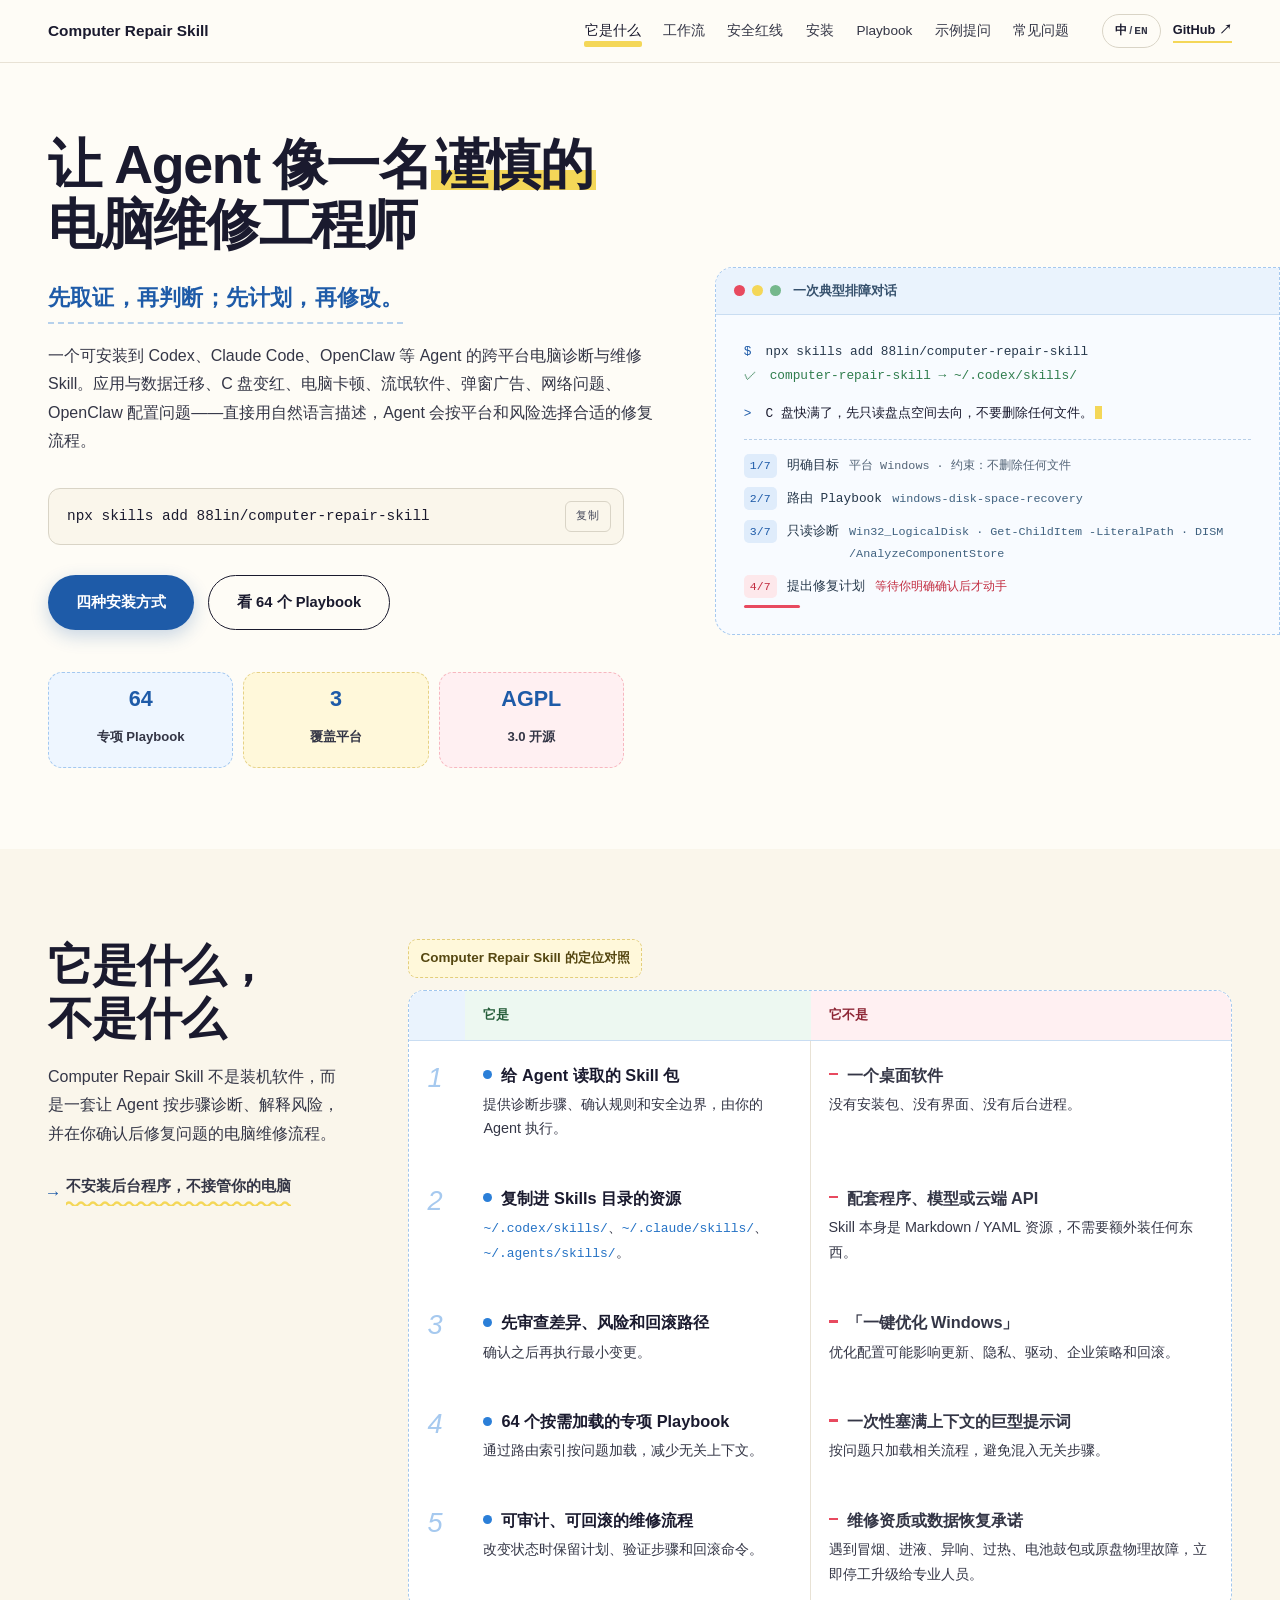
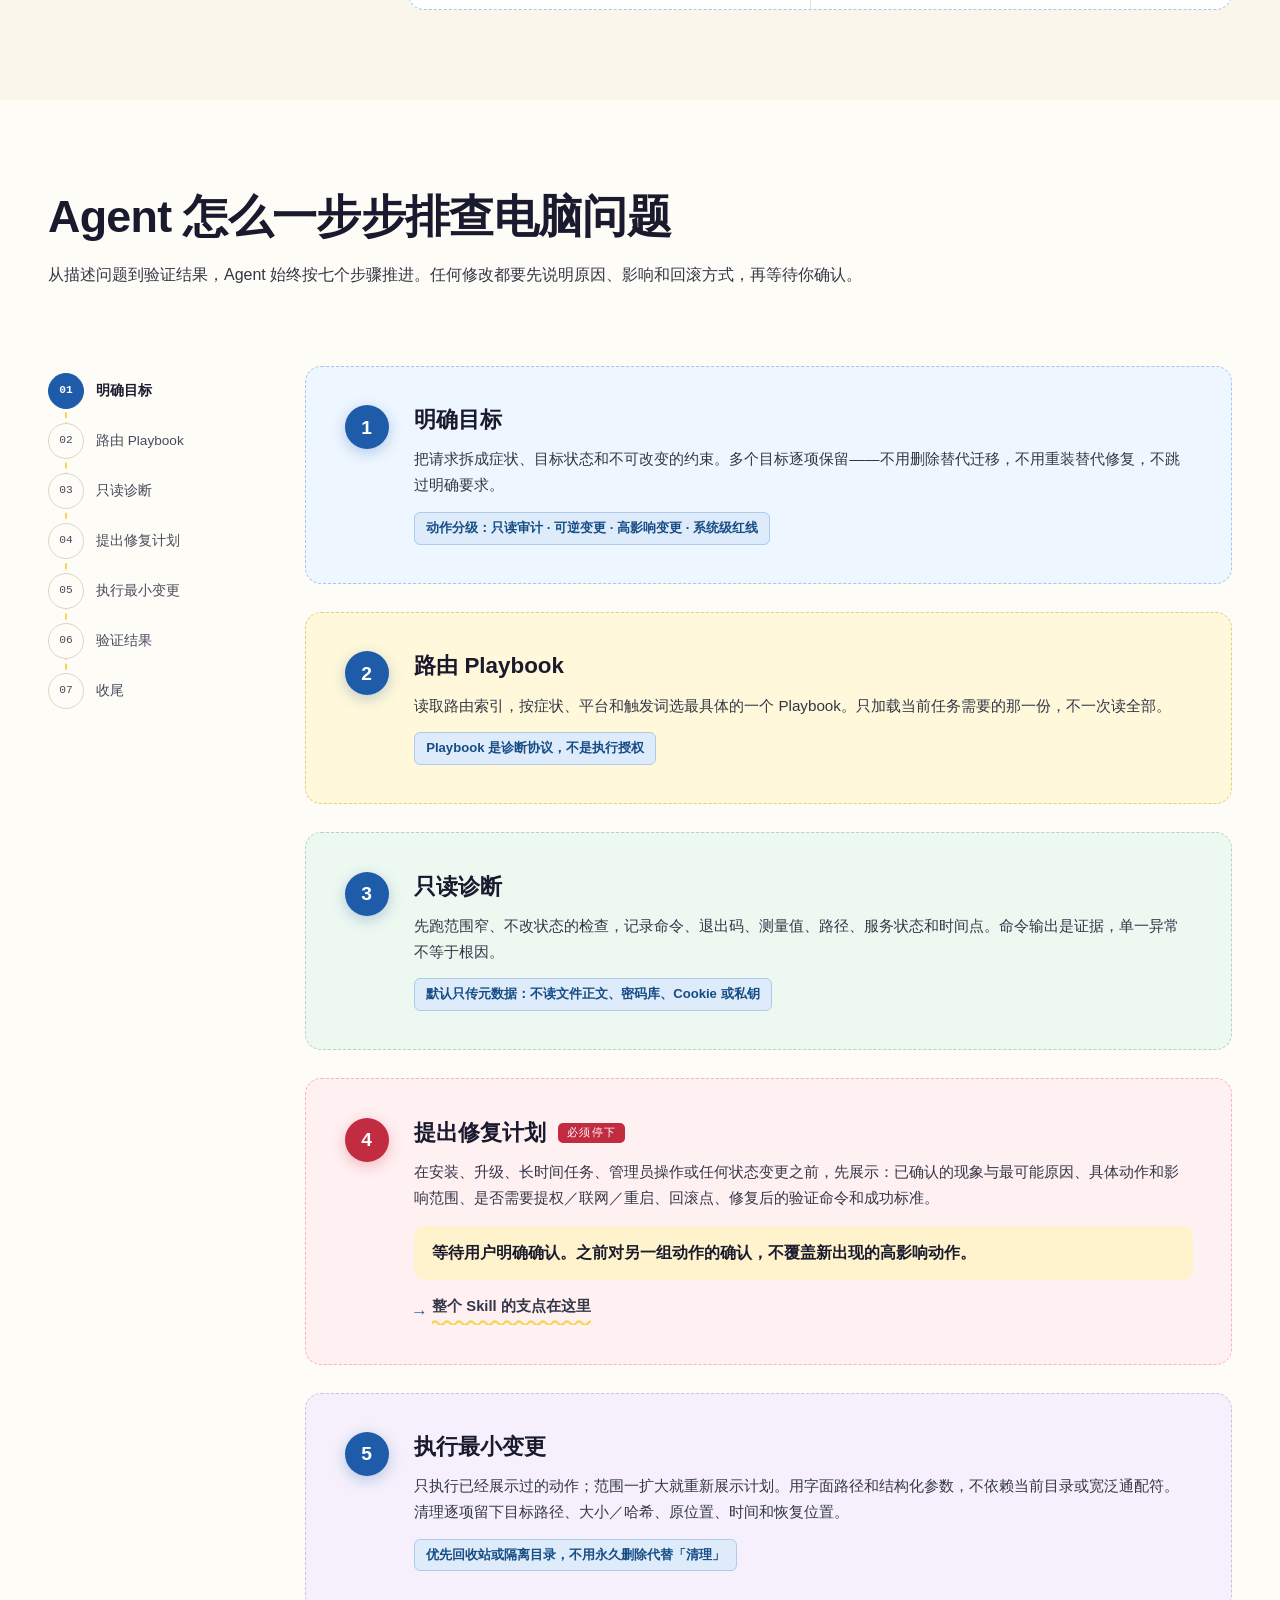
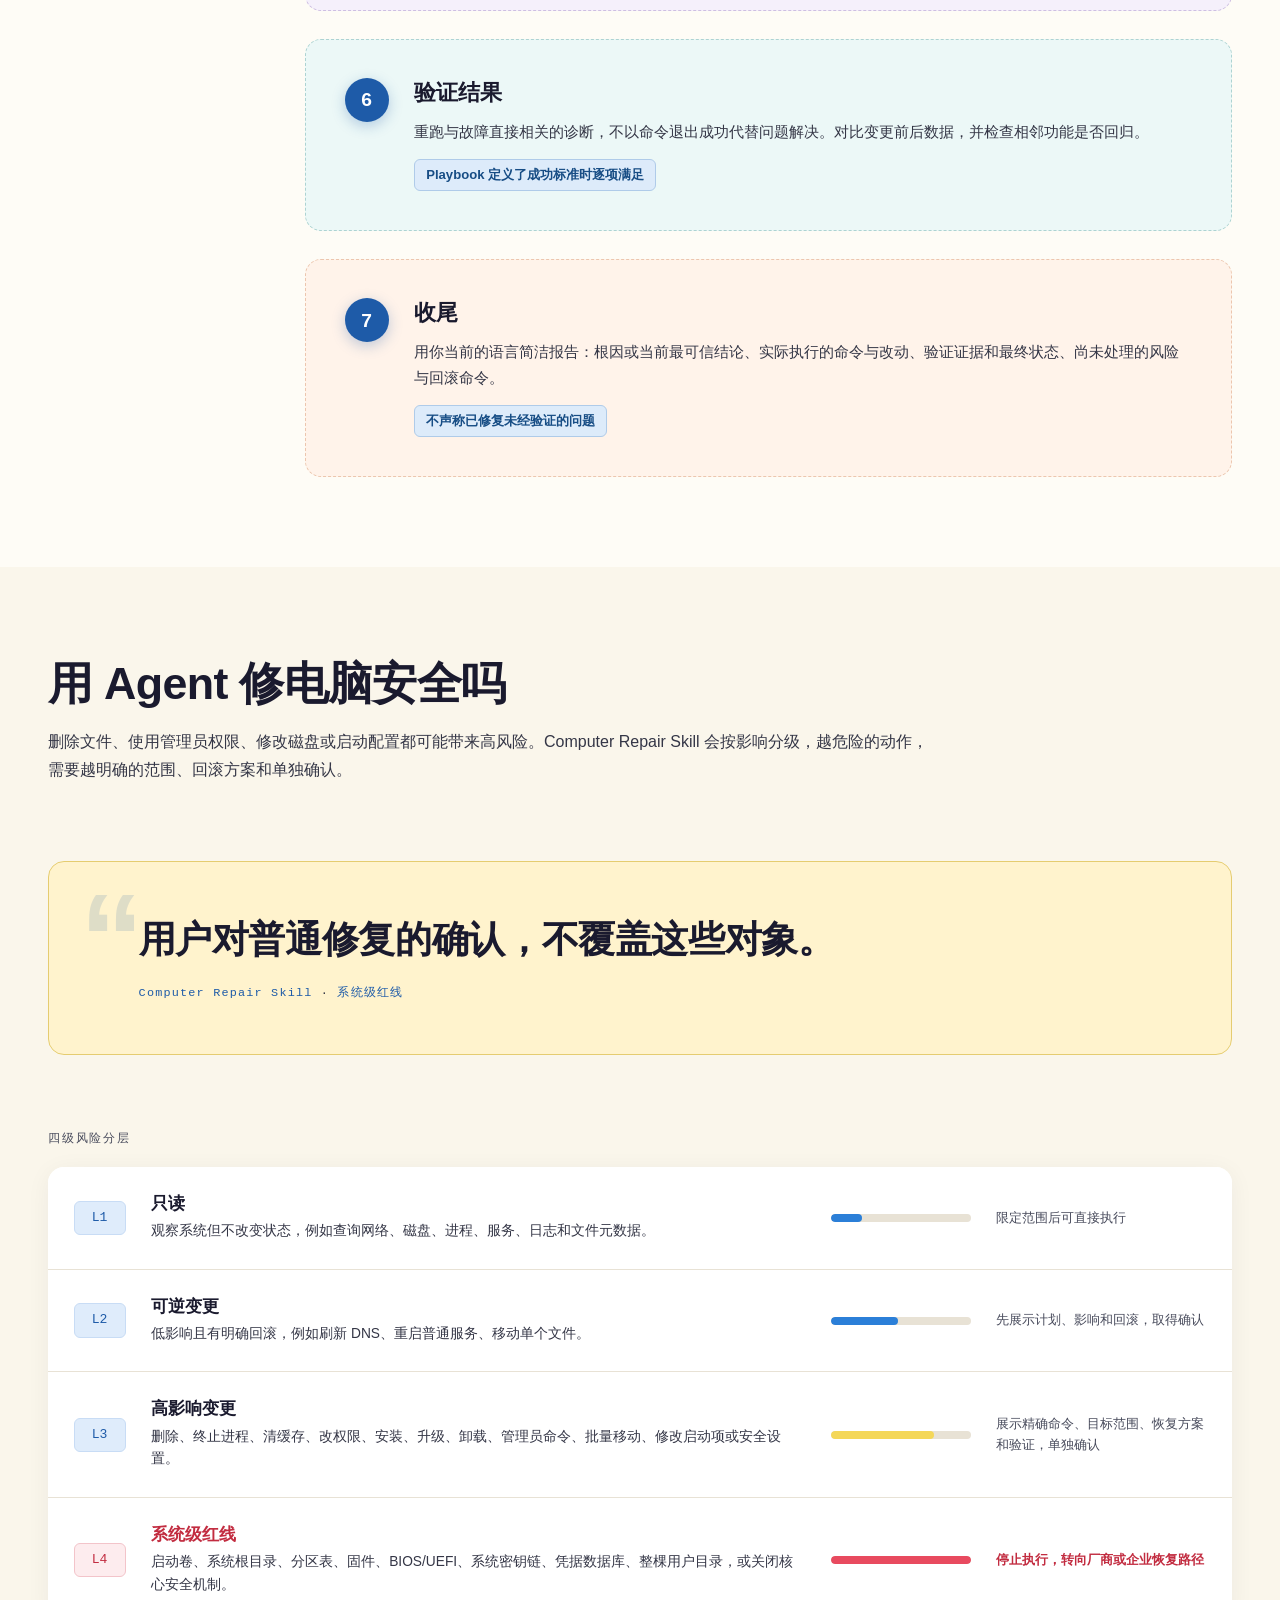
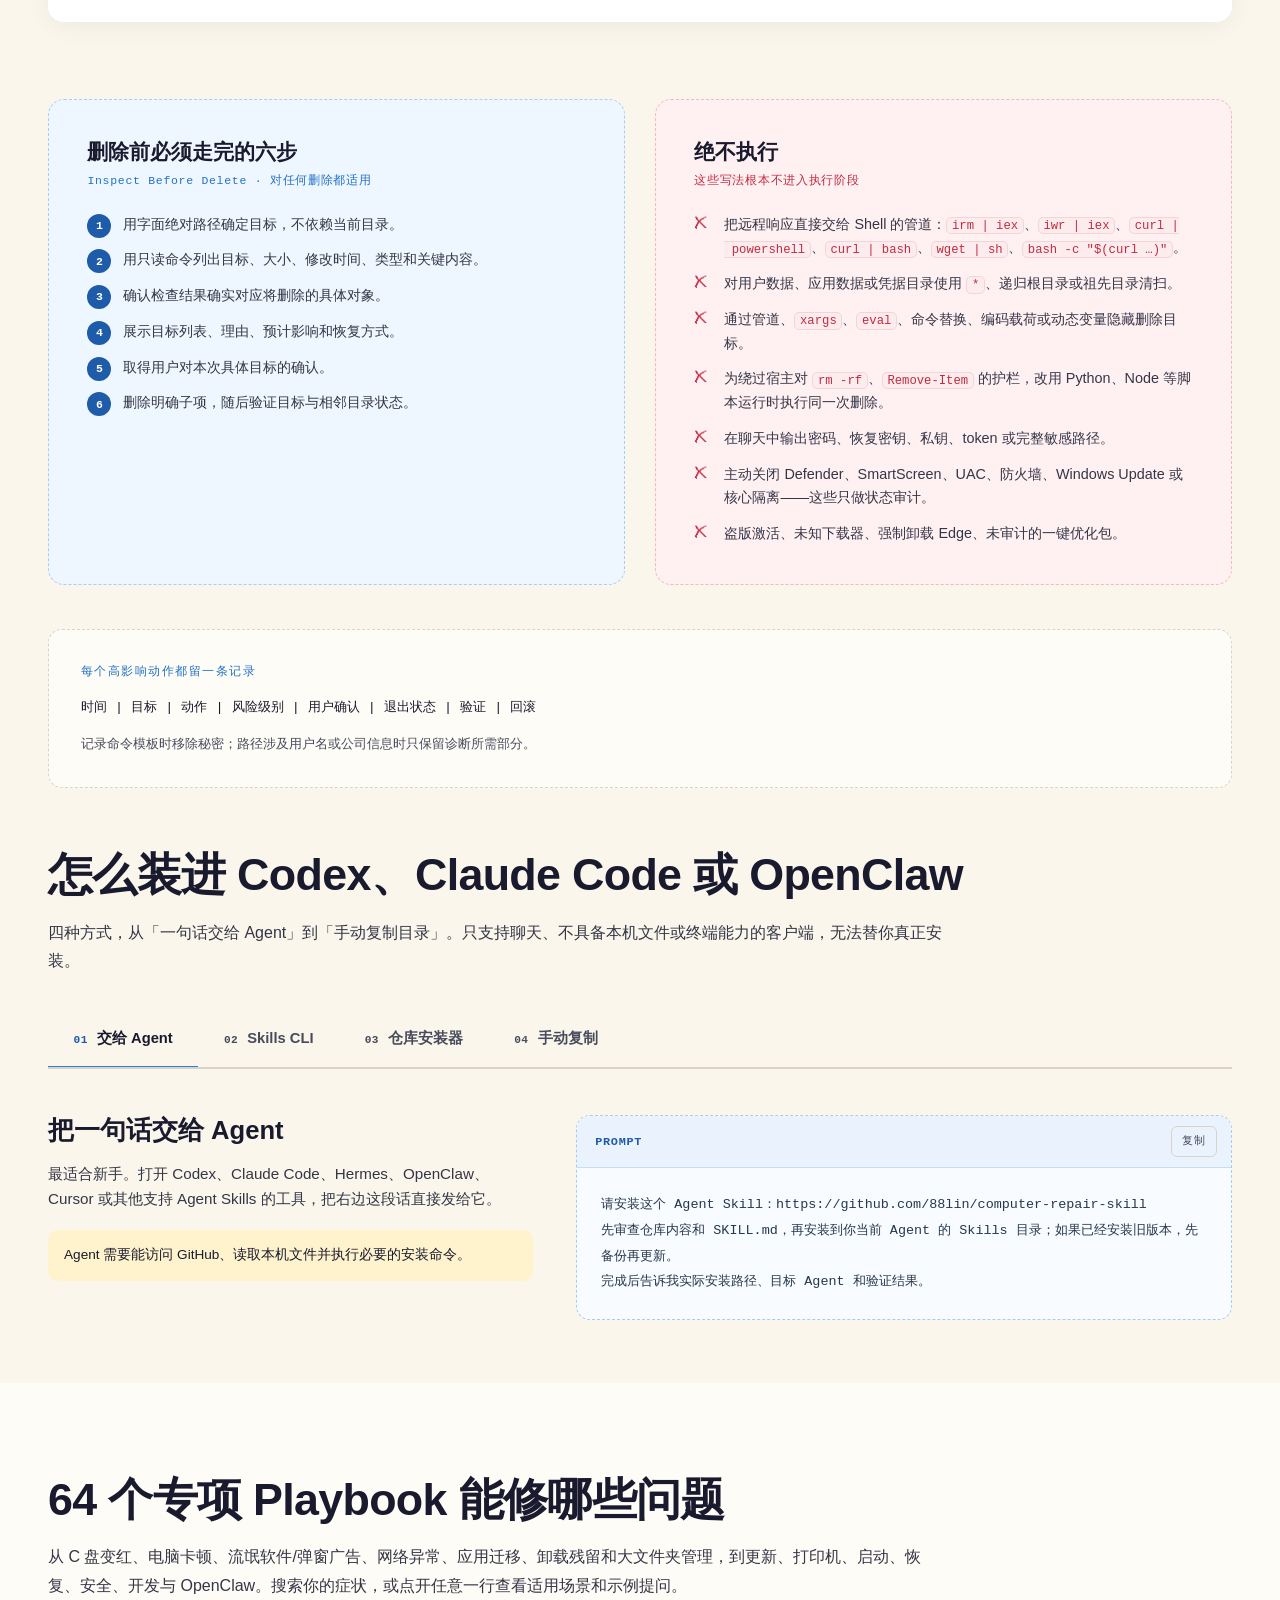
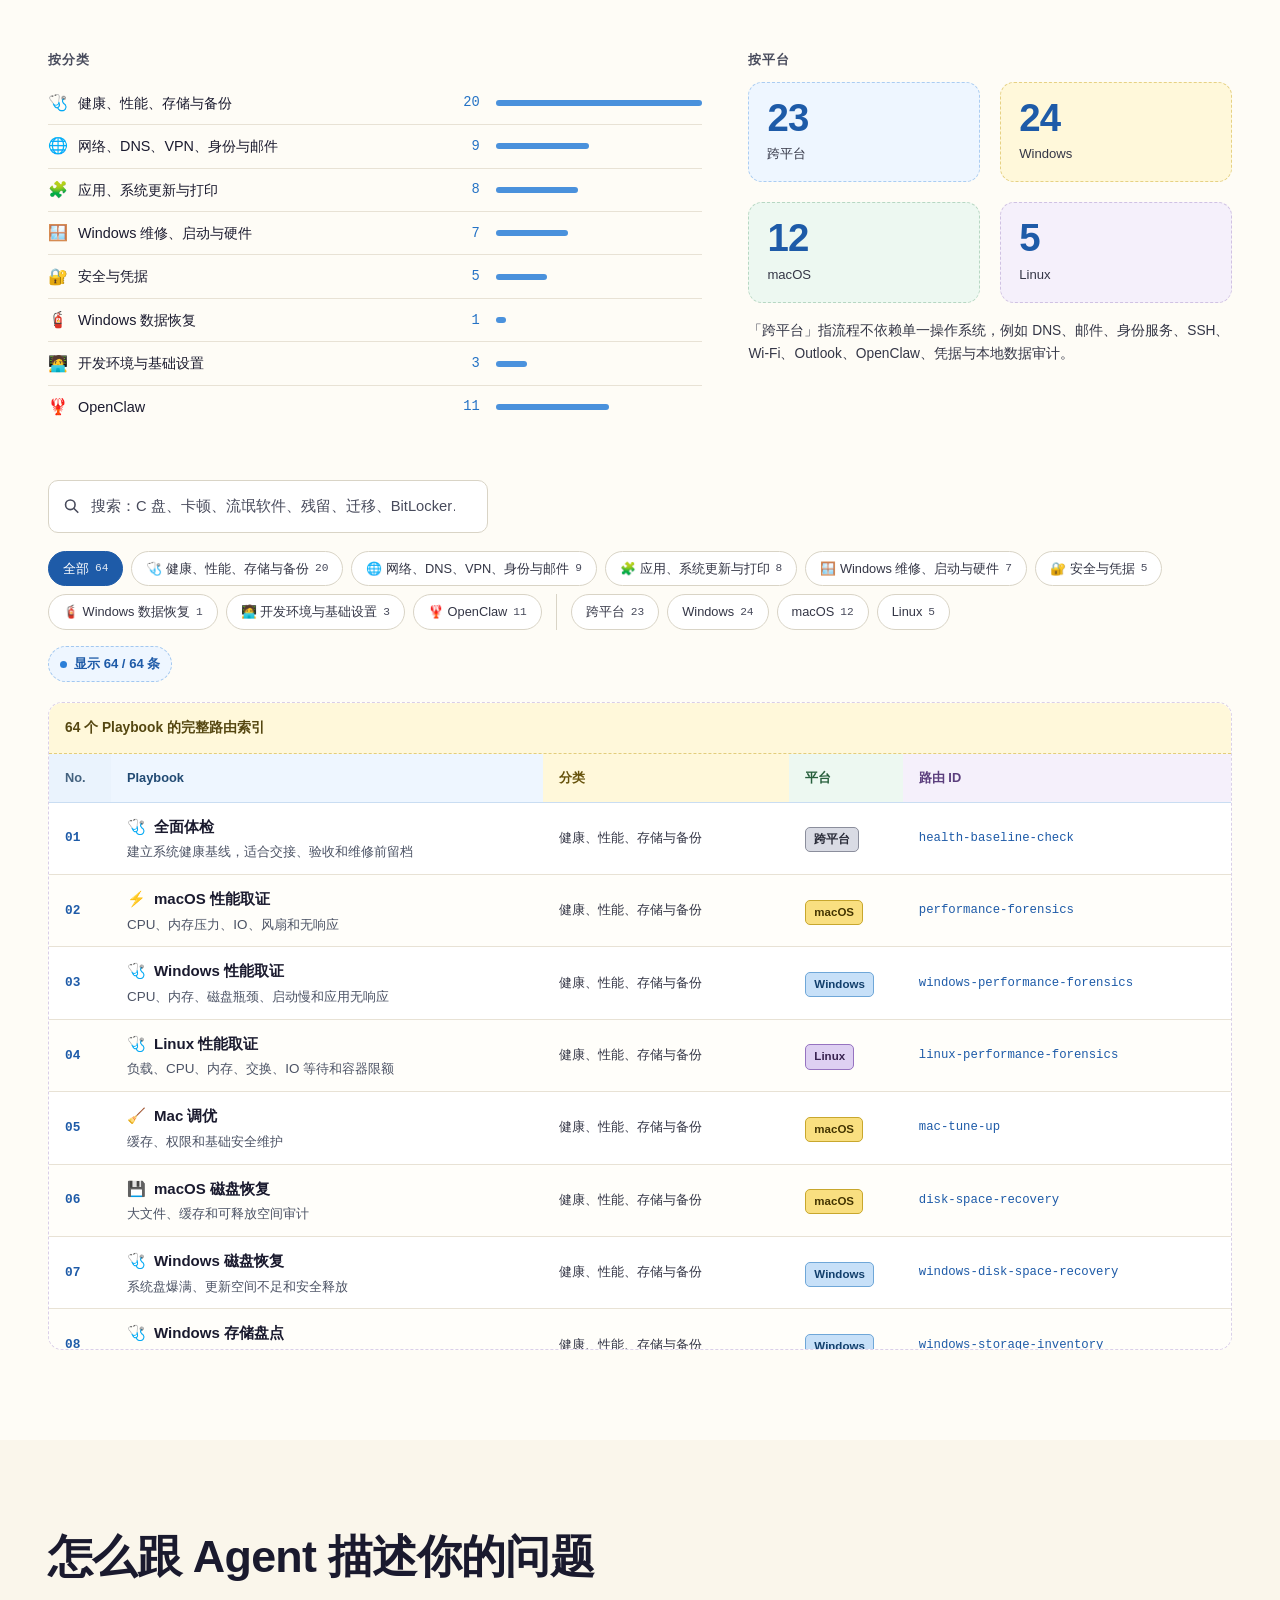
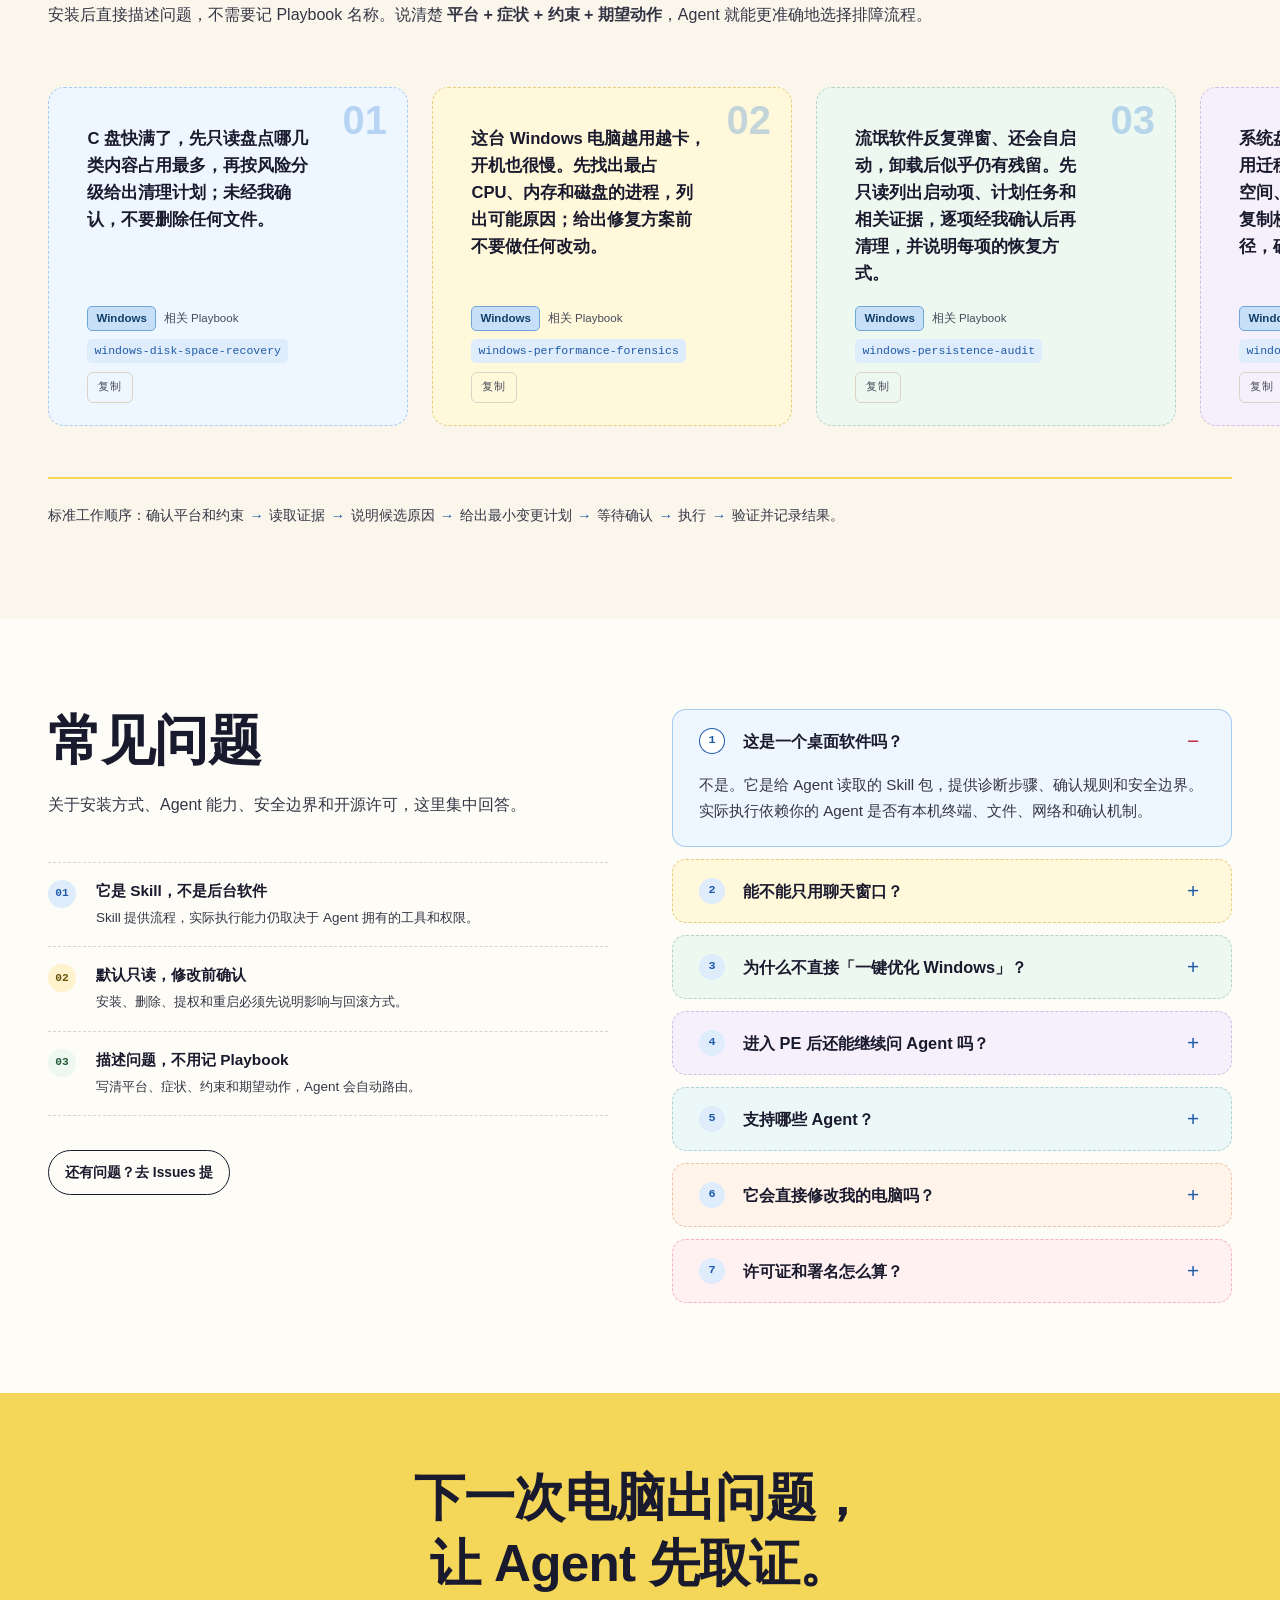
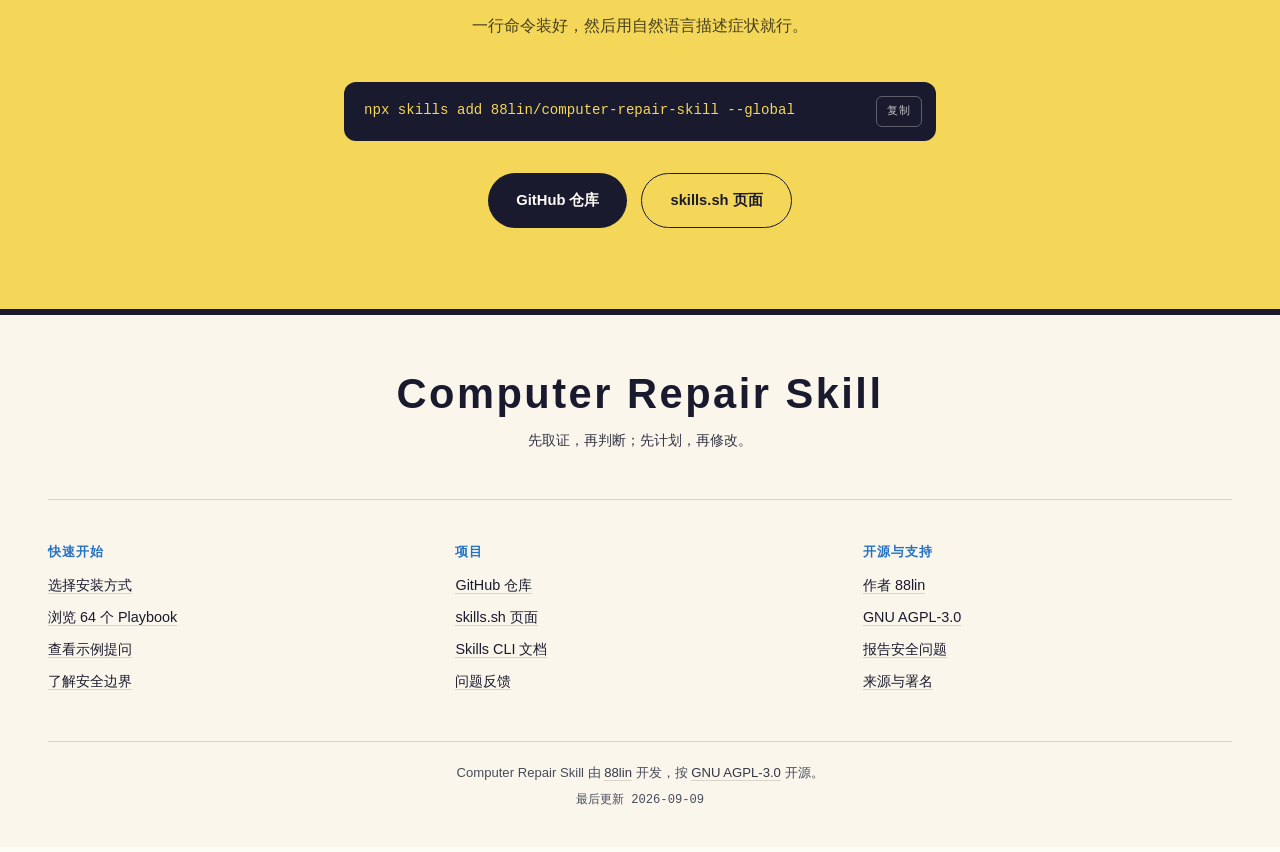
==== commit 1139482d: "fix(site): hero 文案「网路问题」统一为「网络问题」 站点其余文案（meta.desc 的「网络异常」、Playbook 分类与诊断流程）都用「网络」， 只有 hero.sub 沿用了「" ====
--- a/docs/index.html
+++ b/docs/index.html
@@ -174,7 +174,7 @@
       "@id": "https://repair.88lin.eu.org/#skill",
       "name": "Computer Repair Skill",
       "url": "https://repair.88lin.eu.org/",
-      "description": "一个可安装到 Codex、Claude Code、OpenClaw 等 Agent 的跨平台电脑诊断与维修 Skill。应用与数据迁移、C 盘变红、电脑卡顿、流氓软件、弹窗广告、网路问题、OpenClaw 配置问题——直接用自然语言描述，Agent 会按平台和风险选择合适的修复流程。",
+      "description": "一个可安装到 Codex、Claude Code、OpenClaw 等 Agent 的跨平台电脑诊断与维修 Skill。应用与数据迁移、C 盘变红、电脑卡顿、流氓软件、弹窗广告、网络问题、OpenClaw 配置问题——直接用自然语言描述，Agent 会按平台和风险选择合适的修复流程。",
       "applicationCategory": "DeveloperApplication",
       "applicationSubCategory": "Agent Skill",
       "operatingSystem": "Windows, macOS, Linux",
@@ -337,7 +337,7 @@
 
       <p class="hero-lead rv rv-d2" data-i18n="hero.lead">先取证，再判断；先计划，再修改。</p>
 
-      <p class="hero-sub rv rv-d2" data-i18n="hero.sub">一个可安装到 Codex、Claude Code、OpenClaw 等 Agent 的跨平台电脑诊断与维修 Skill。应用与数据迁移、C 盘变红、电脑卡顿、流氓软件、弹窗广告、网路问题、OpenClaw 配置问题——直接用自然语言描述，Agent 会按平台和风险选择合适的修复流程。</p>
+      <p class="hero-sub rv rv-d2" data-i18n="hero.sub">一个可安装到 Codex、Claude Code、OpenClaw 等 Agent 的跨平台电脑诊断与维修 Skill。应用与数据迁移、C 盘变红、电脑卡顿、流氓软件、弹窗广告、网络问题、OpenClaw 配置问题——直接用自然语言描述，Agent 会按平台和风险选择合适的修复流程。</p>
 
       <div class="hero-cmd rv rv-d3">
         <code class="hero-cmd-code" id="heroCmd">npx skills add 88lin/computer-repair-skill</code>
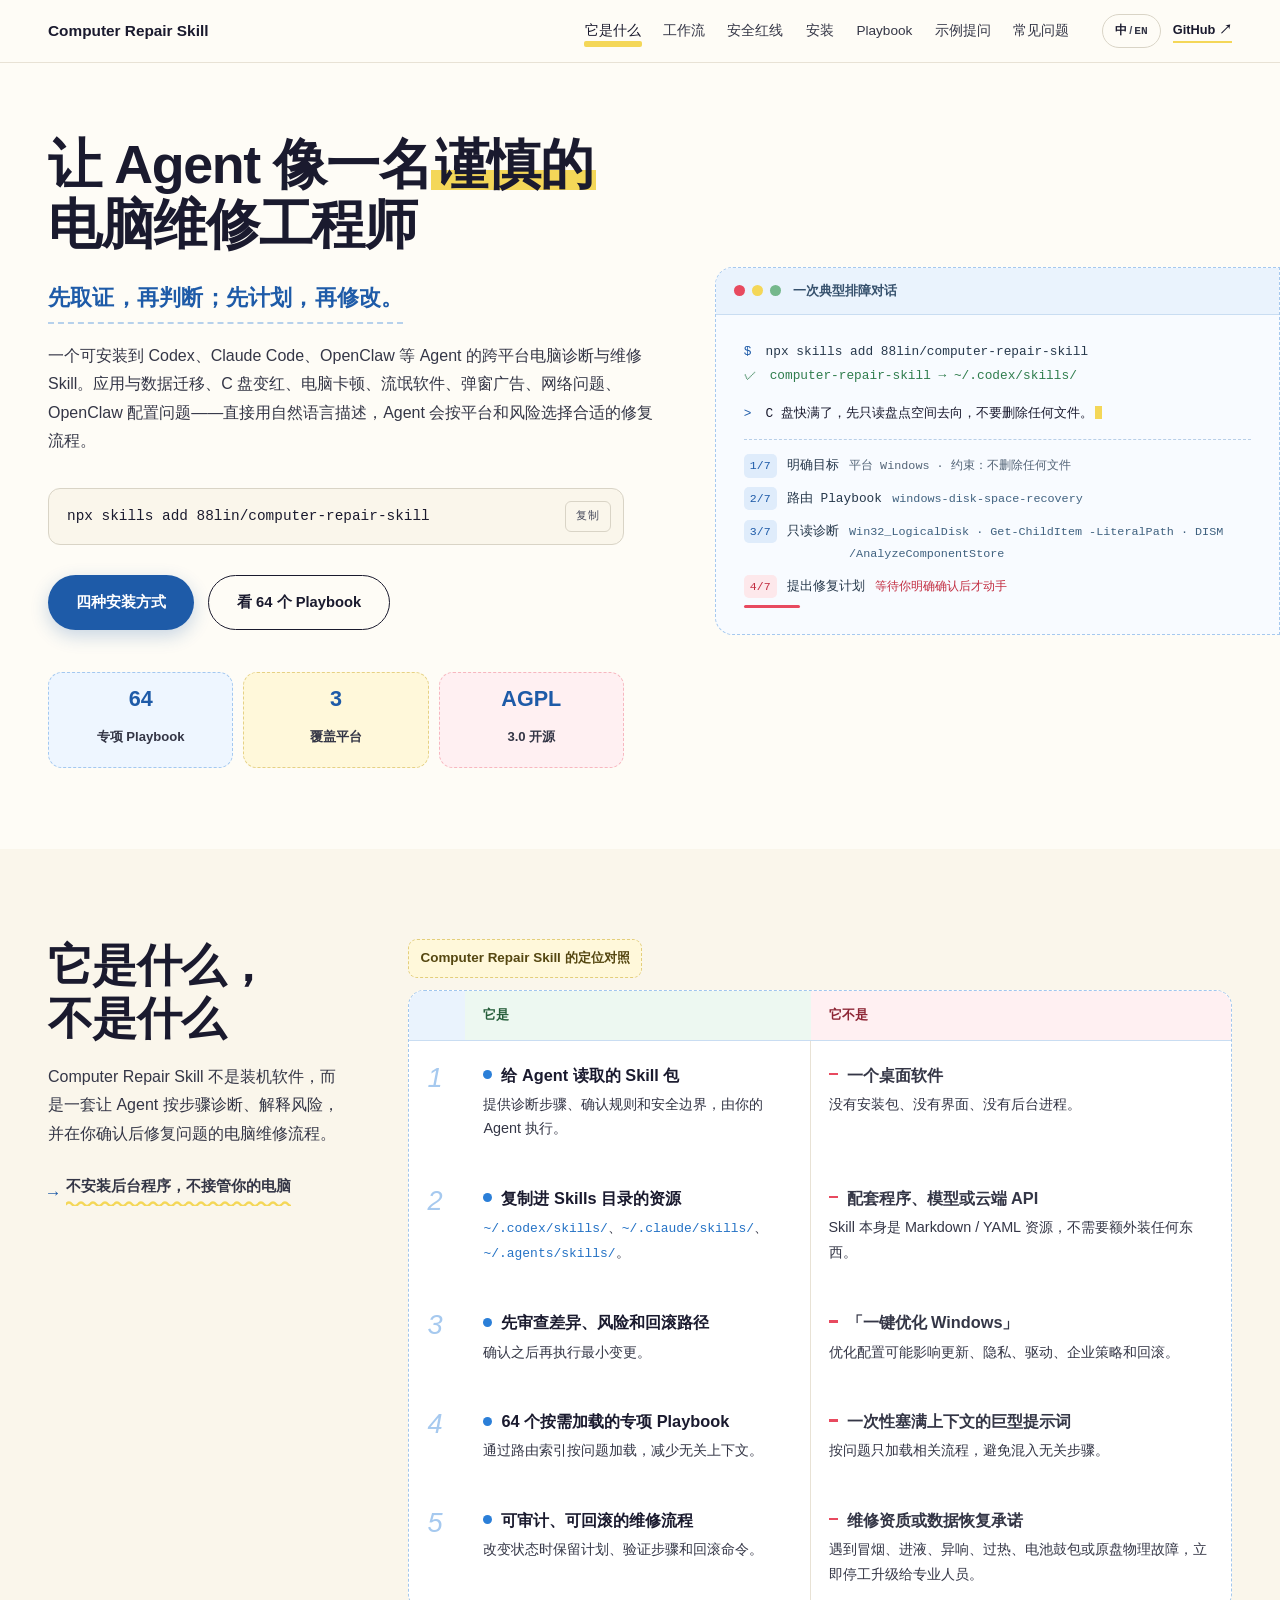
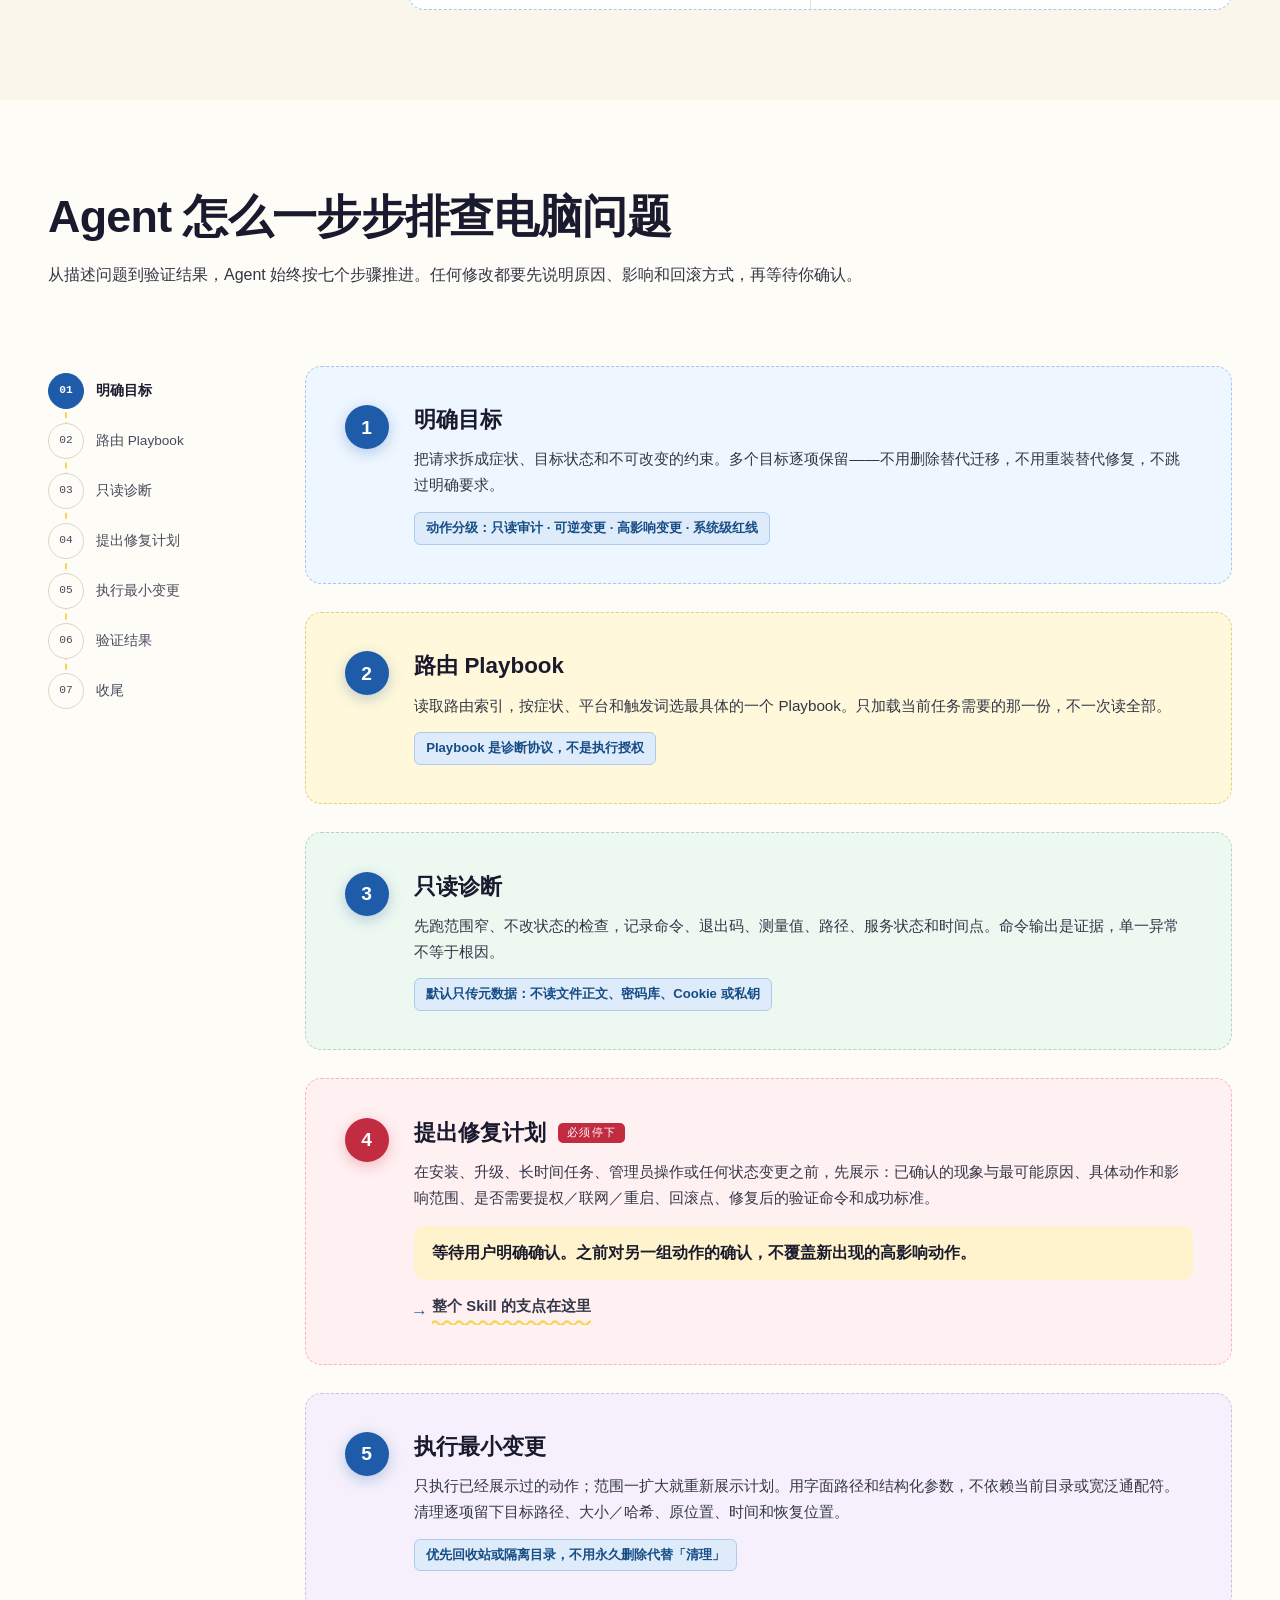
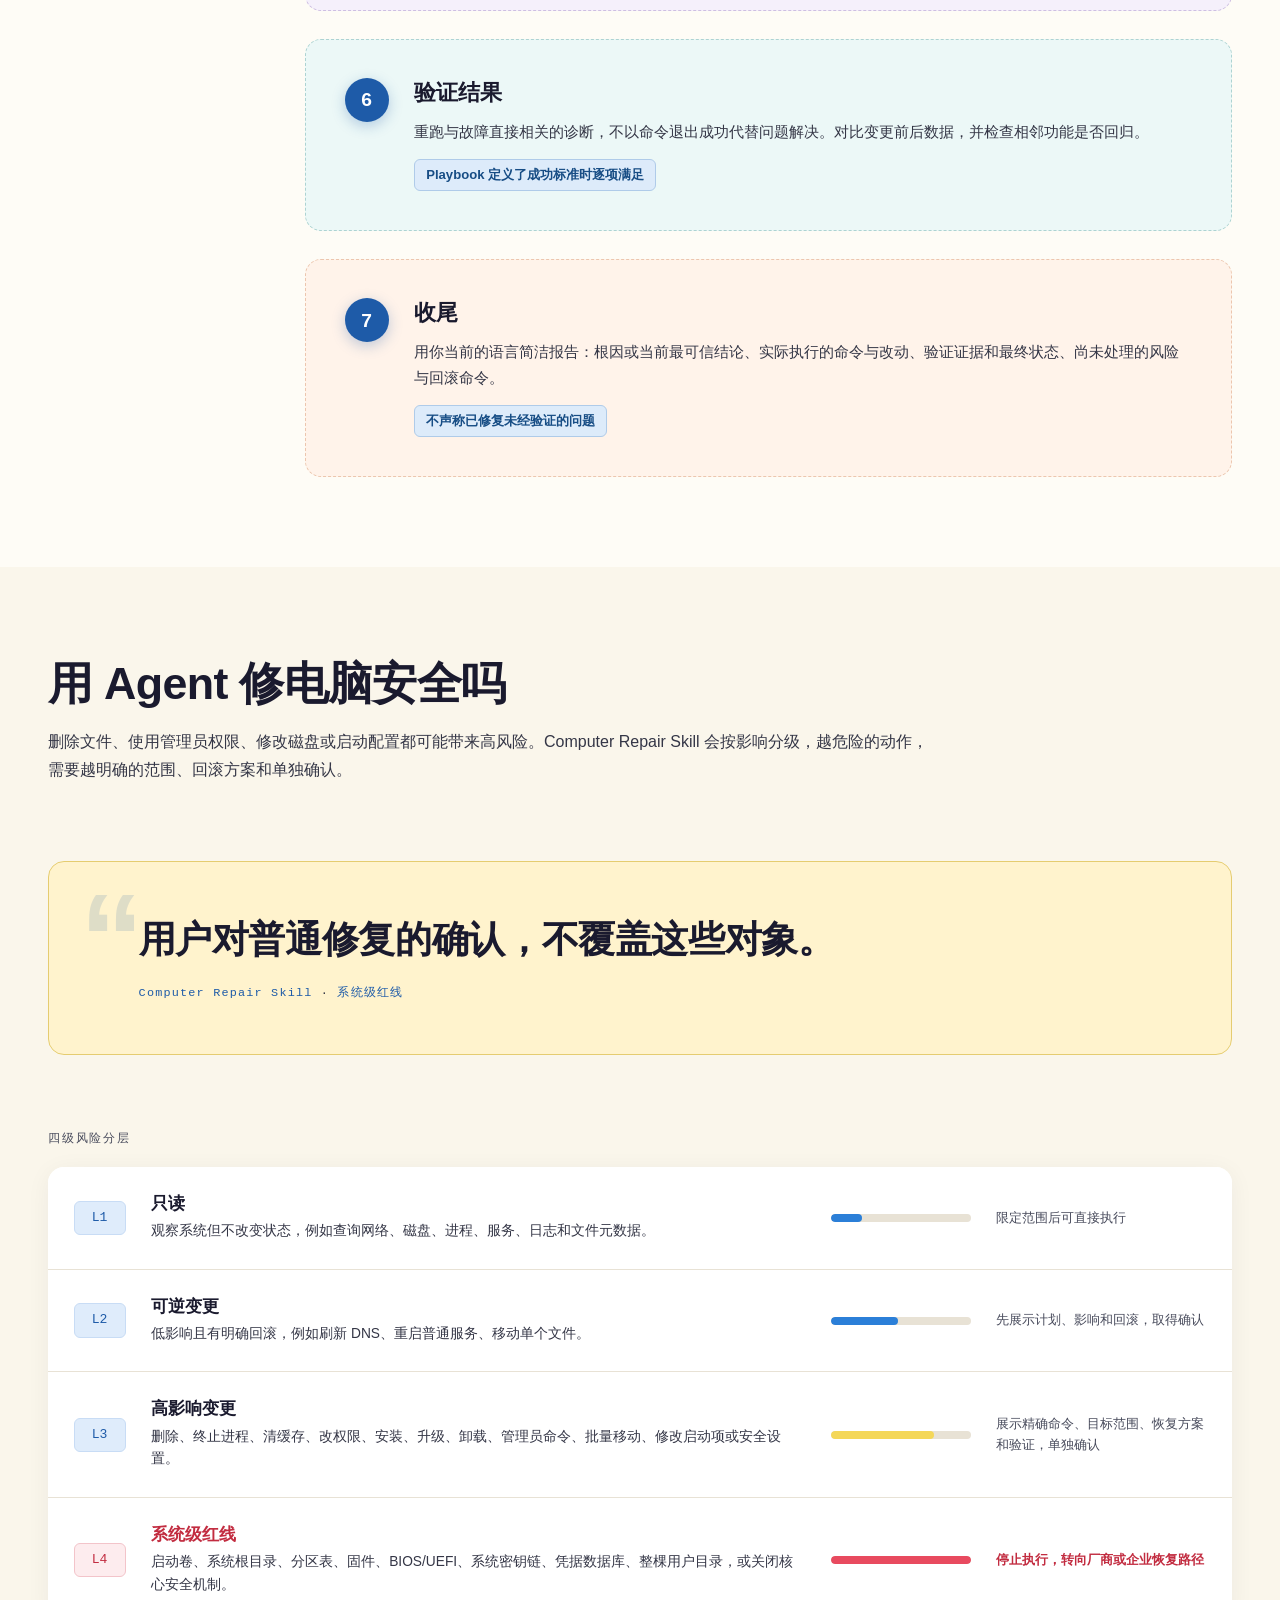
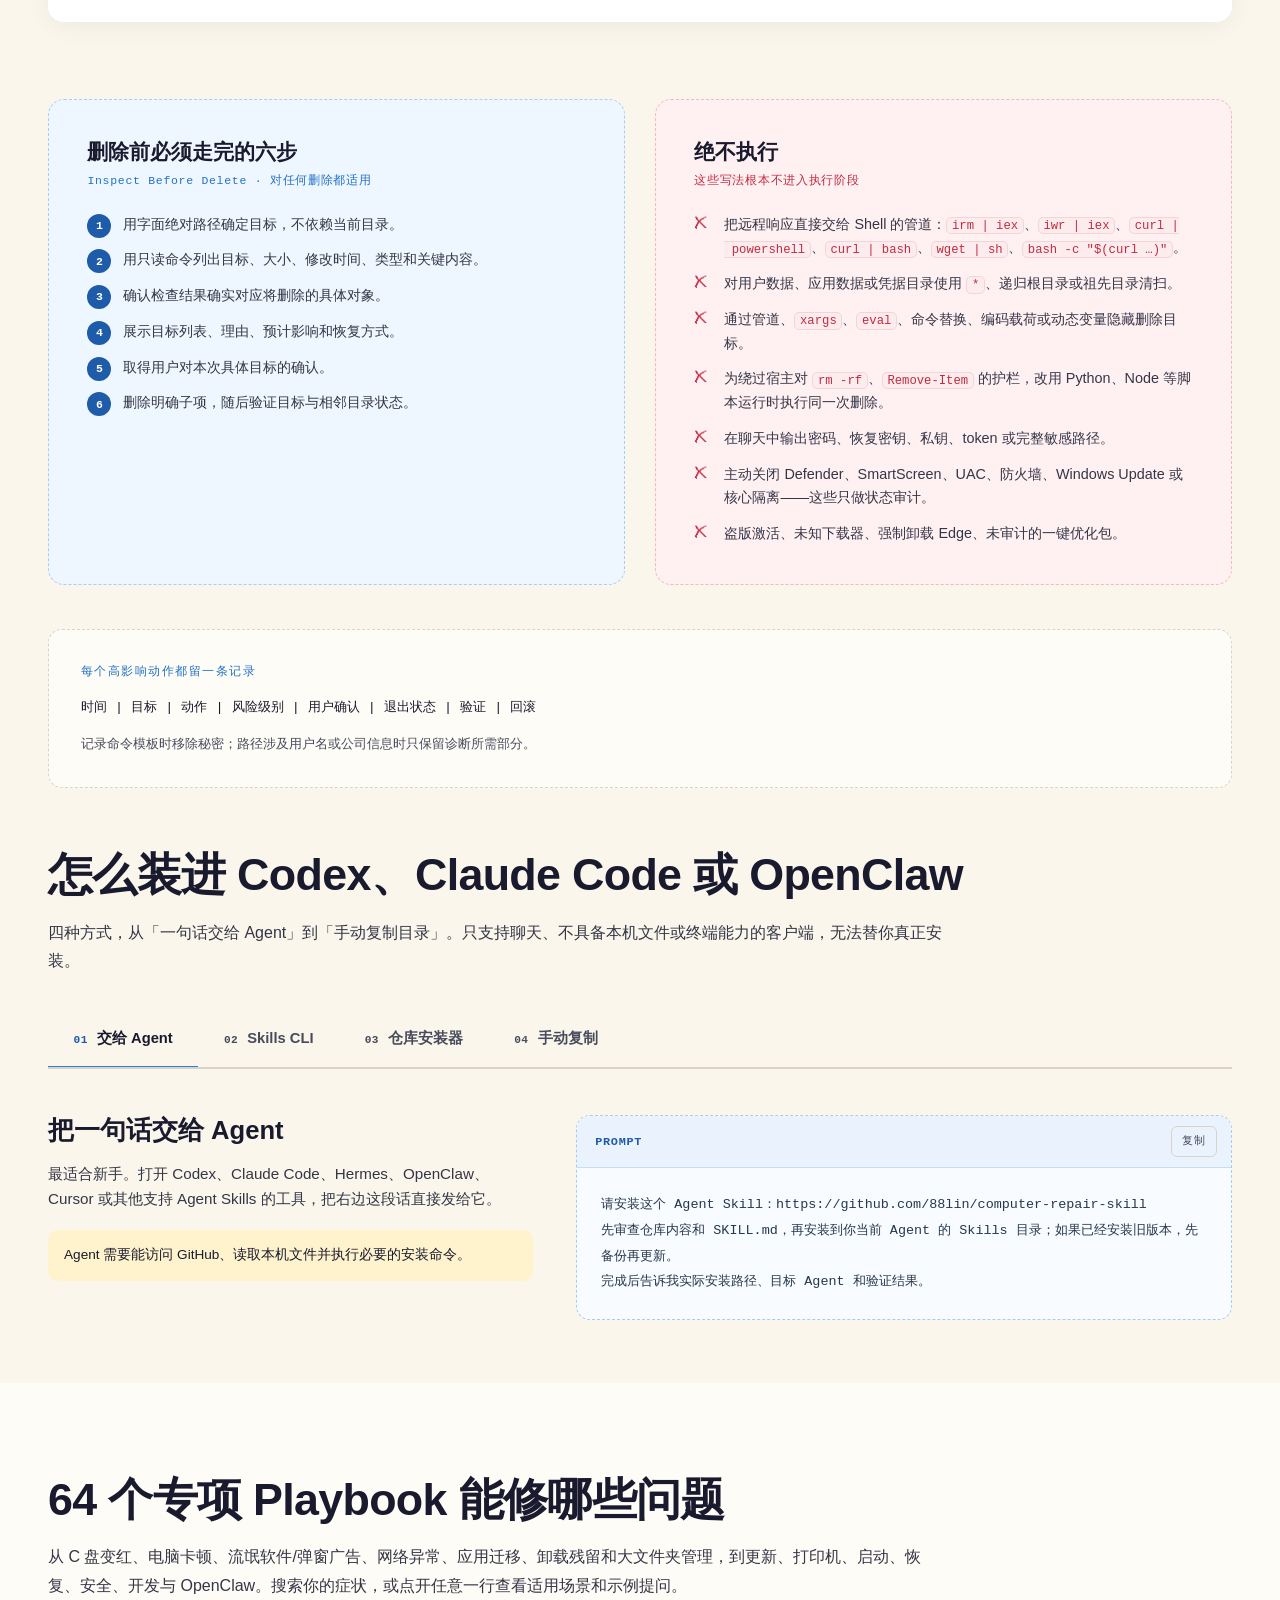
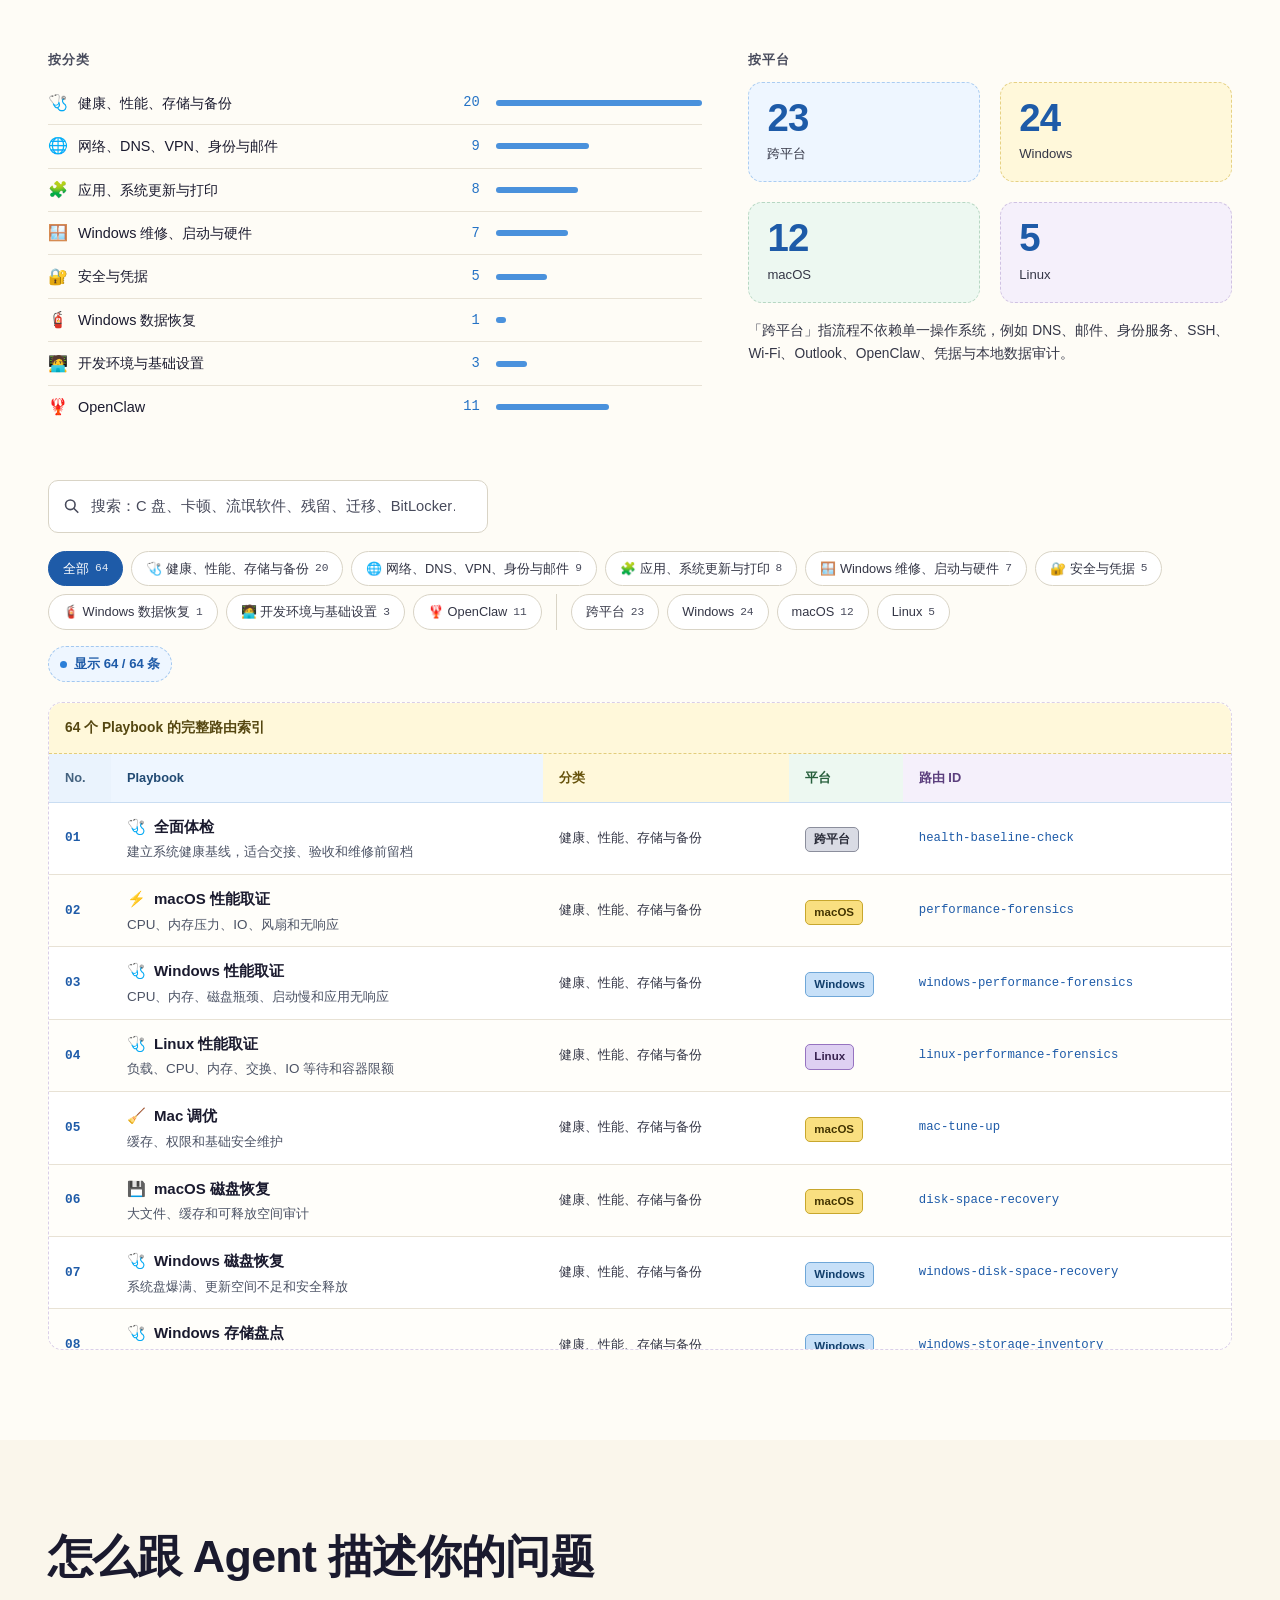
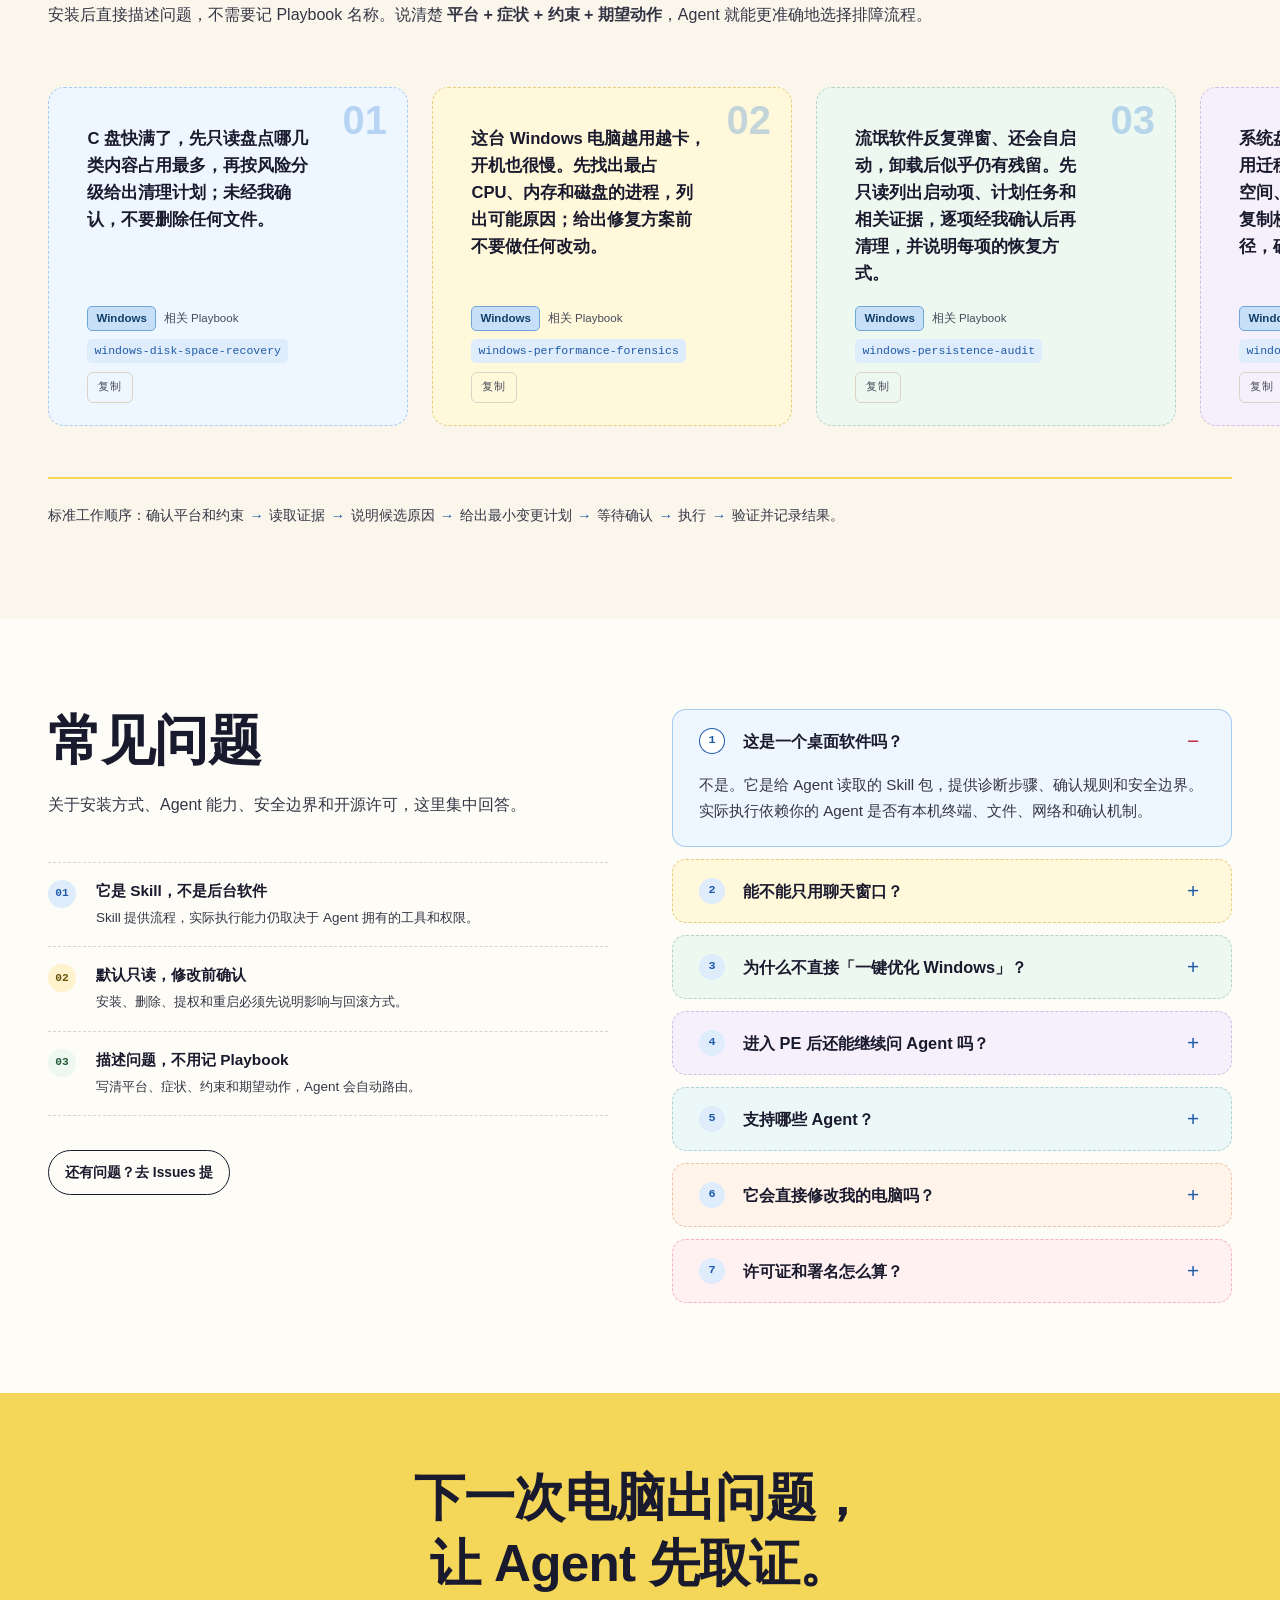
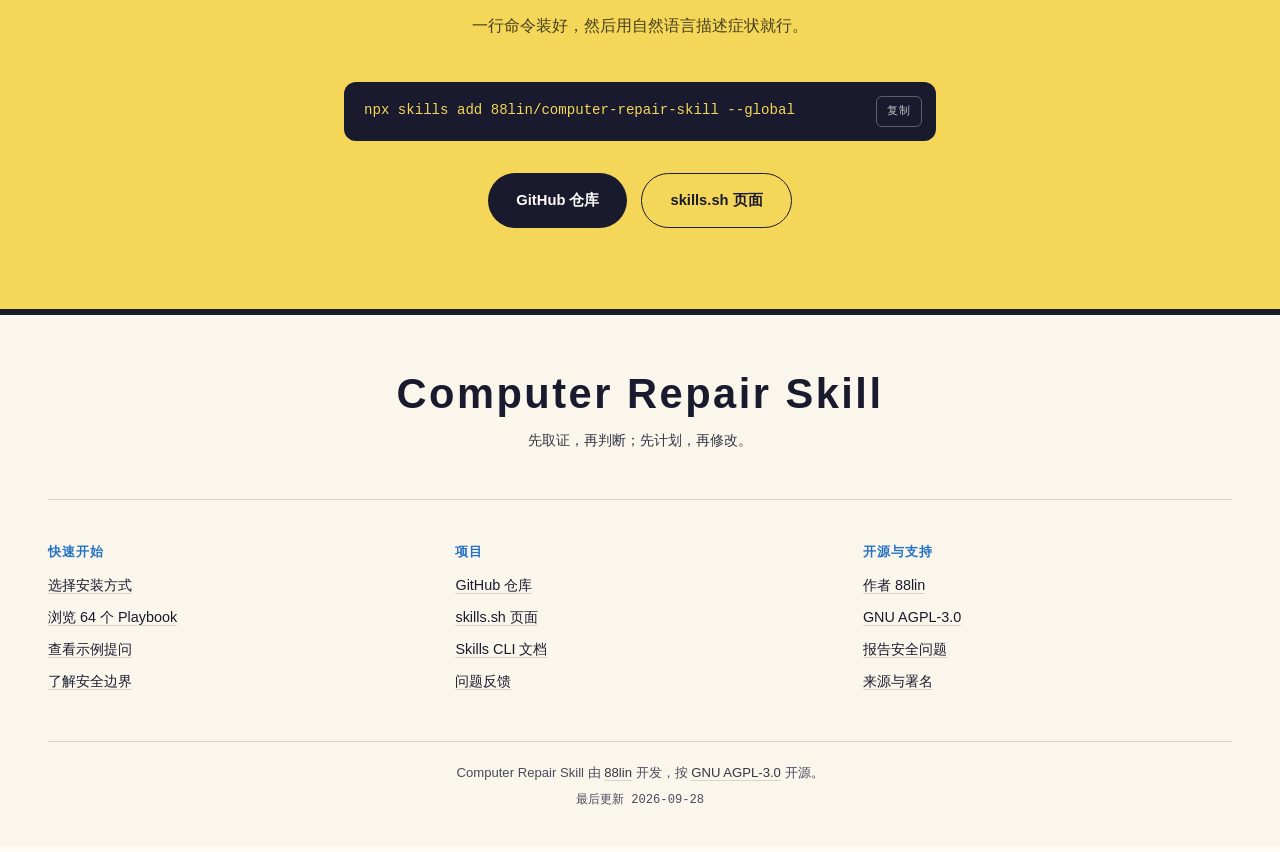
==== commit 8137479c: "fix: 加固维修流程安全边界并完善安装与发布验证 修正高风险清理与凭据处理指令，完善安装路径保护、原子锁和失败回滚；修复官网交互、生成器与 Release 重试，补充审计记录和回归测试。  验证：6" ====
--- a/docs/index.html
+++ b/docs/index.html
@@ -106,7 +106,7 @@
         "@id": "https://repair.88lin.eu.org/#author"
       },
       "datePublished": "2026-07-26",
-      "dateModified": "2026-09-09",
+      "dateModified": "2026-09-28",
       "mainEntity": [
         {
           "@type": "Question",
@@ -179,7 +179,7 @@
       "applicationSubCategory": "Agent Skill",
       "operatingSystem": "Windows, macOS, Linux",
       "softwareVersion": "1.2.0",
-      "dateModified": "2026-09-09",
+      "dateModified": "2026-09-28",
       "codeRepository": "https://github.com/88lin/computer-repair-skill",
       "programmingLanguage": [
         "Markdown",
@@ -1032,7 +1032,7 @@
 
     <p class="foot-legal">
       <span data-i18n-html="foot.legal">Computer Repair Skill 由 <a href="https://github.com/88lin" target="_blank" rel="noopener">88lin</a> 开发，按 <a href="https://www.gnu.org/licenses/agpl-3.0.html" target="_blank" rel="noopener">GNU AGPL-3.0</a> 开源。</span>
-      <span class="foot-updated"><span data-i18n="foot.updated">最后更新</span> <!-- site-updated:start --><time datetime="2026-09-09">2026-09-09</time><!-- site-updated:end --></span>
+      <span class="foot-updated"><span data-i18n="foot.updated">最后更新</span> <!-- site-updated:start --><time datetime="2026-09-28">2026-09-28</time><!-- site-updated:end --></span>
     </p>
   </div>
 </footer>
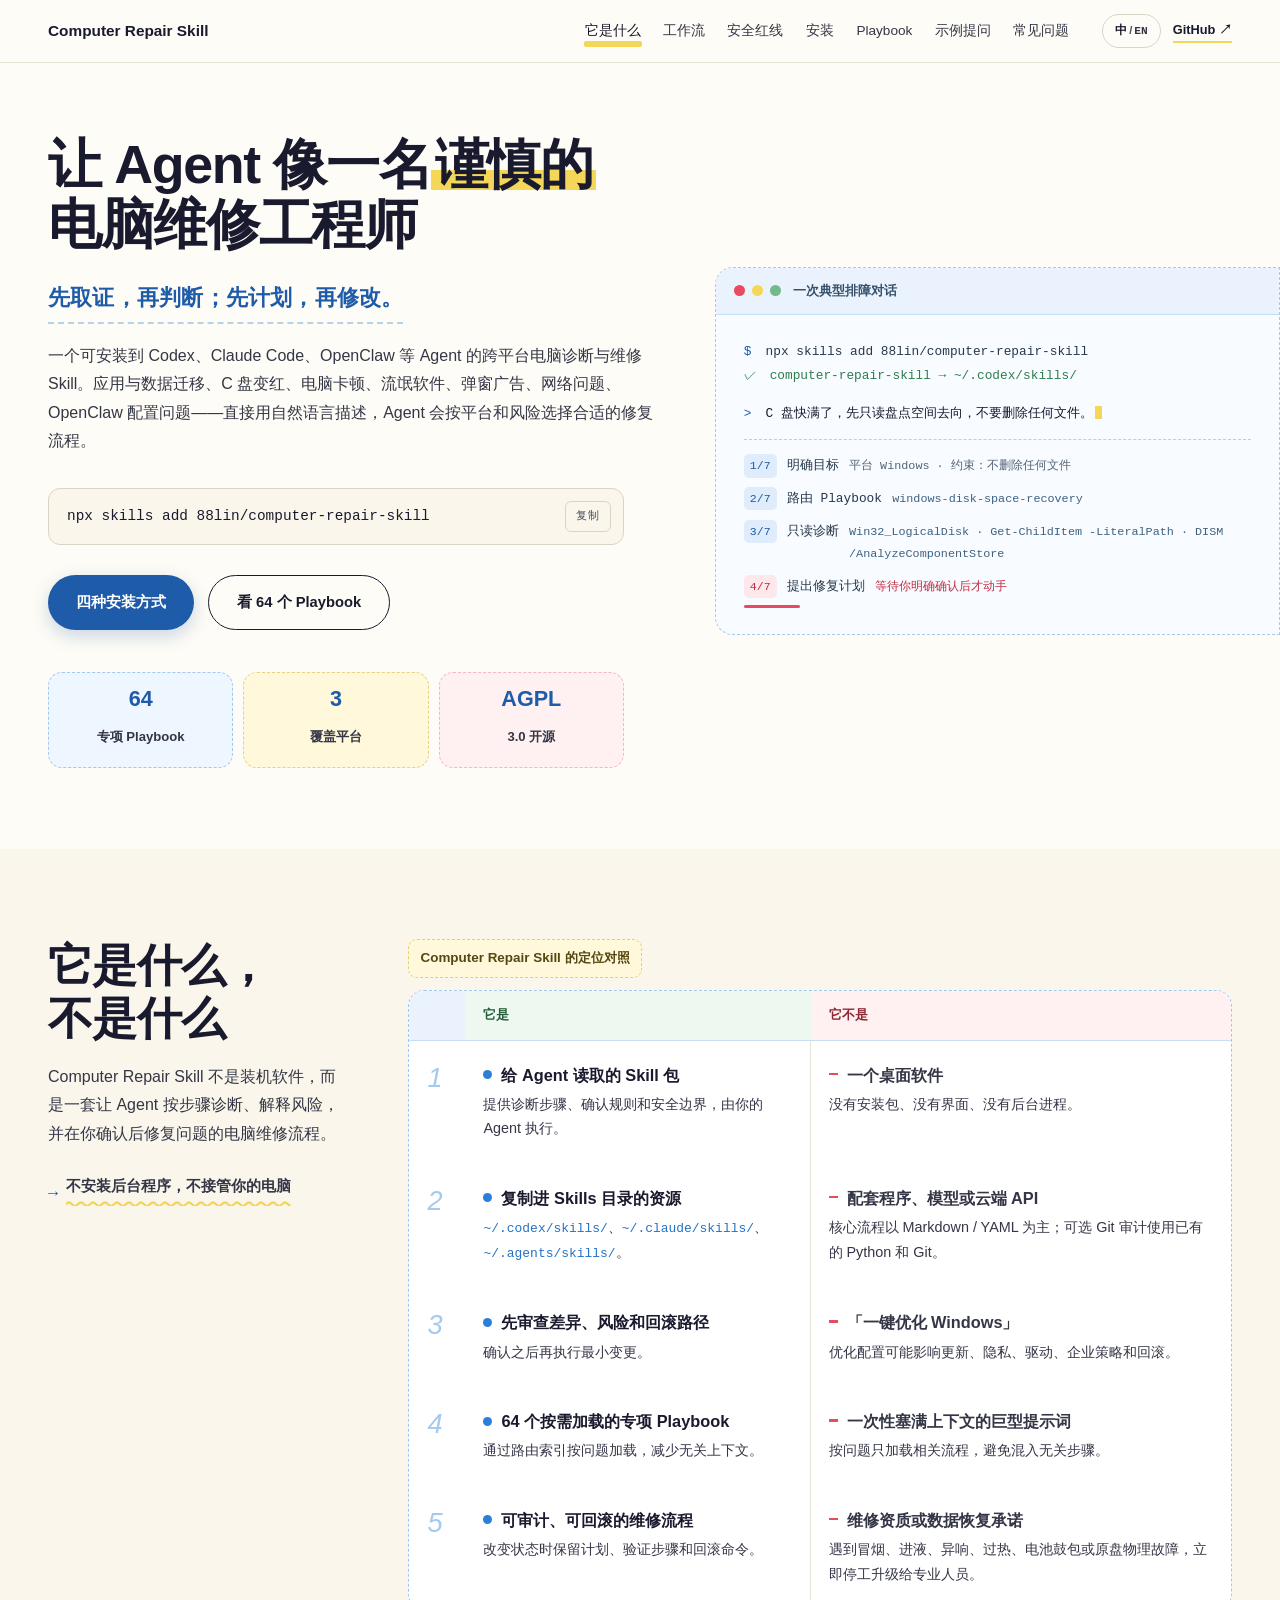
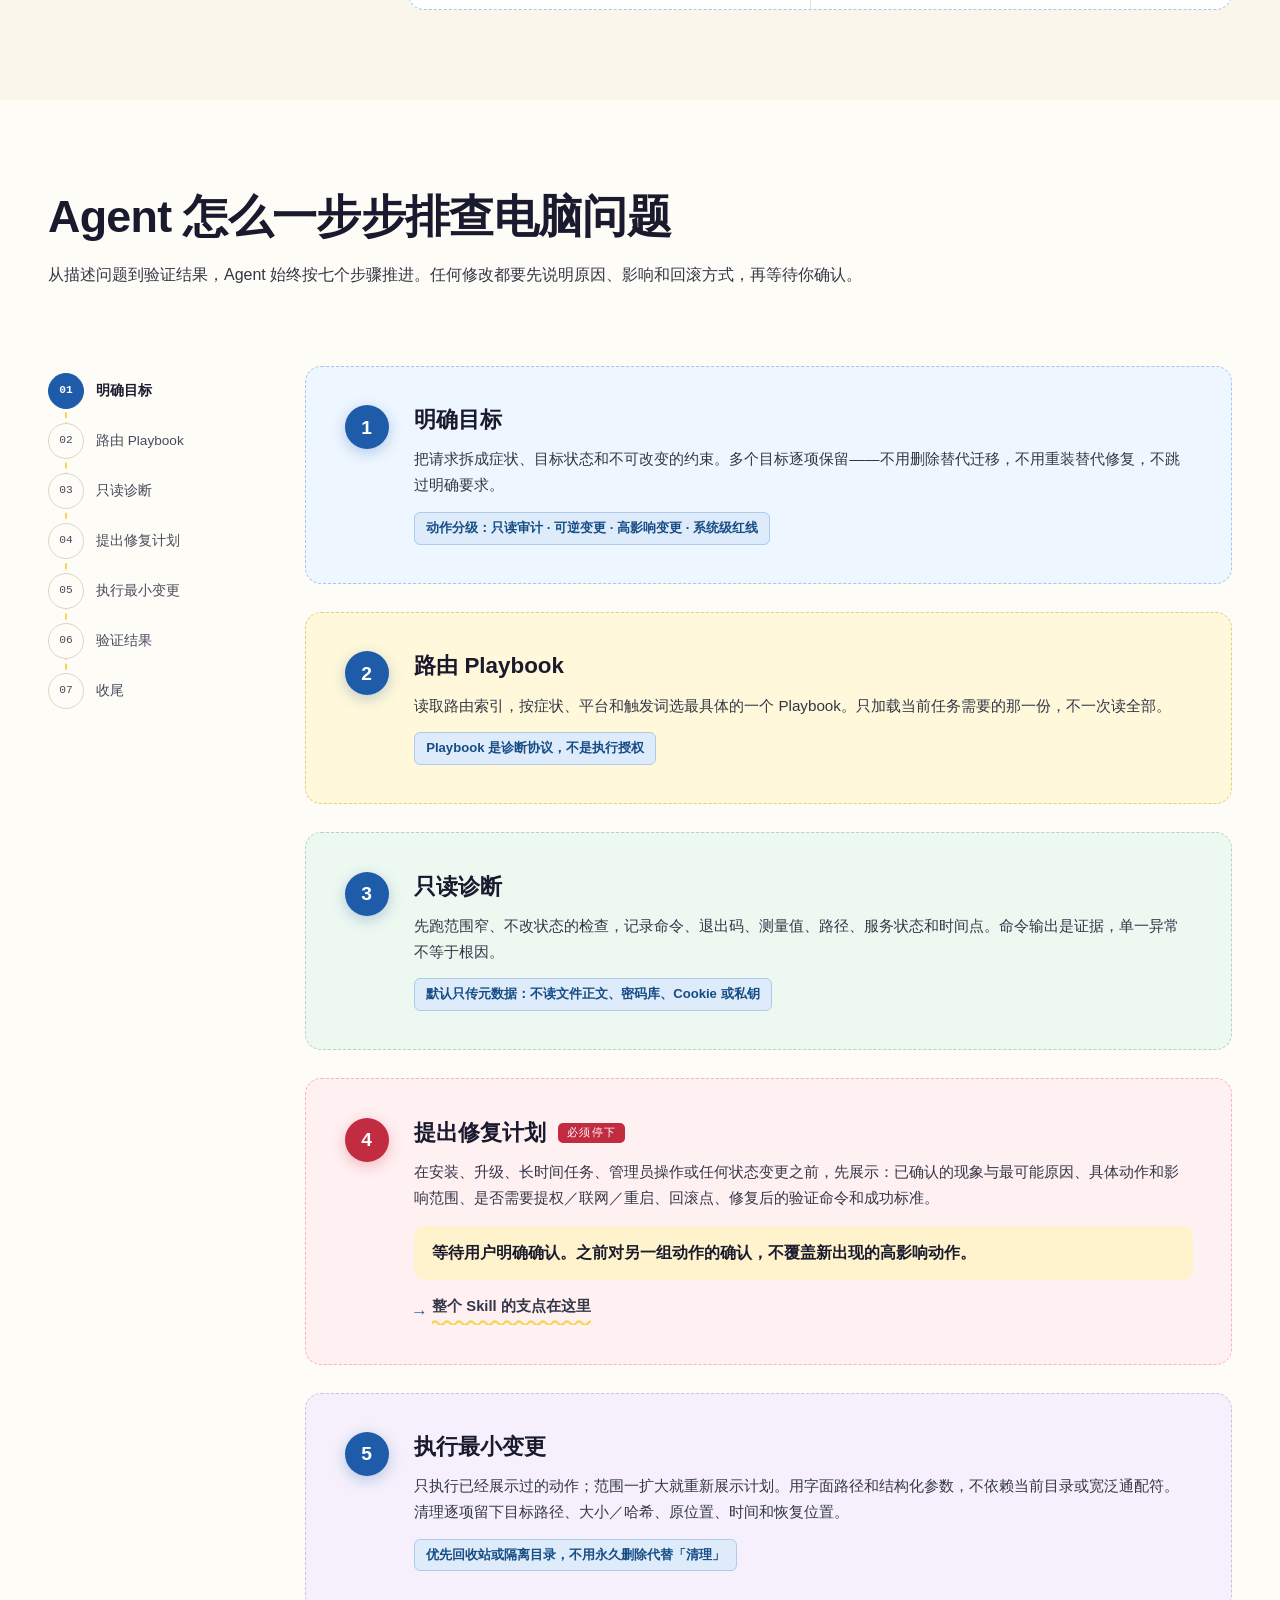
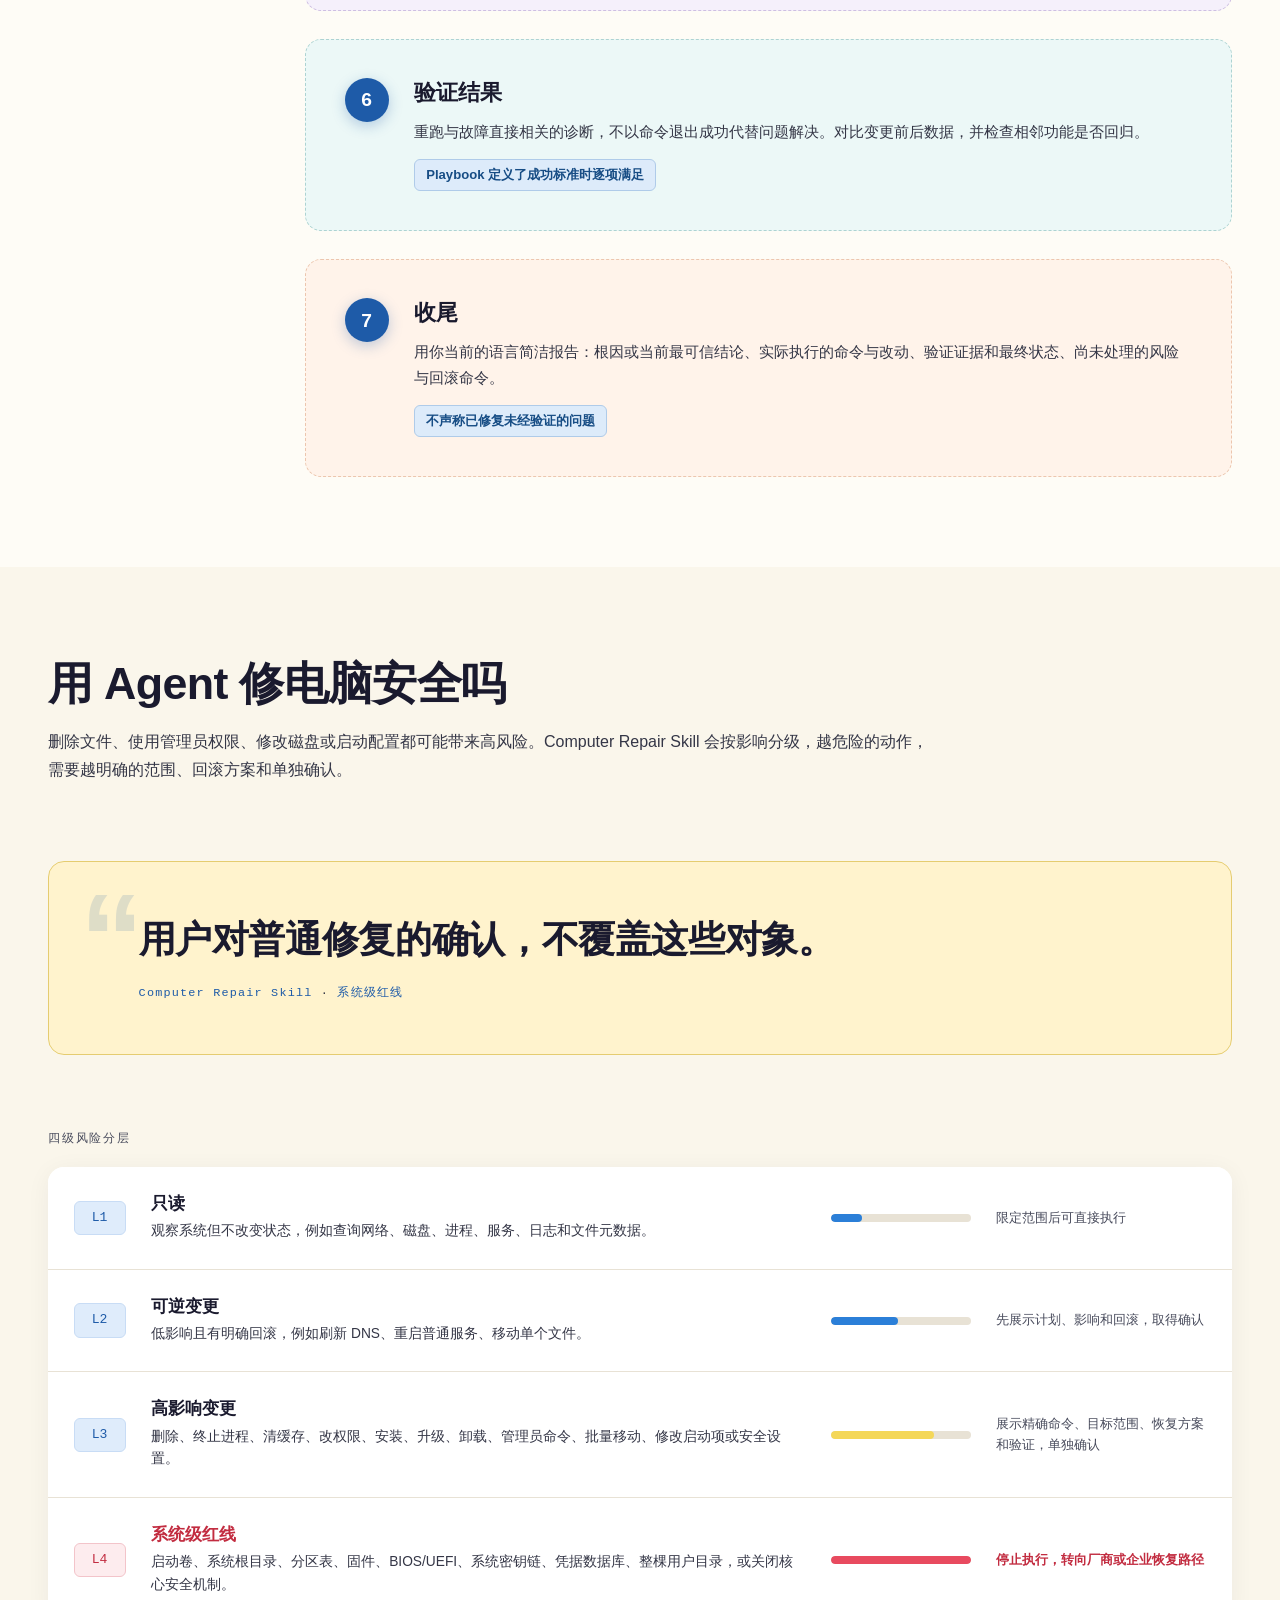
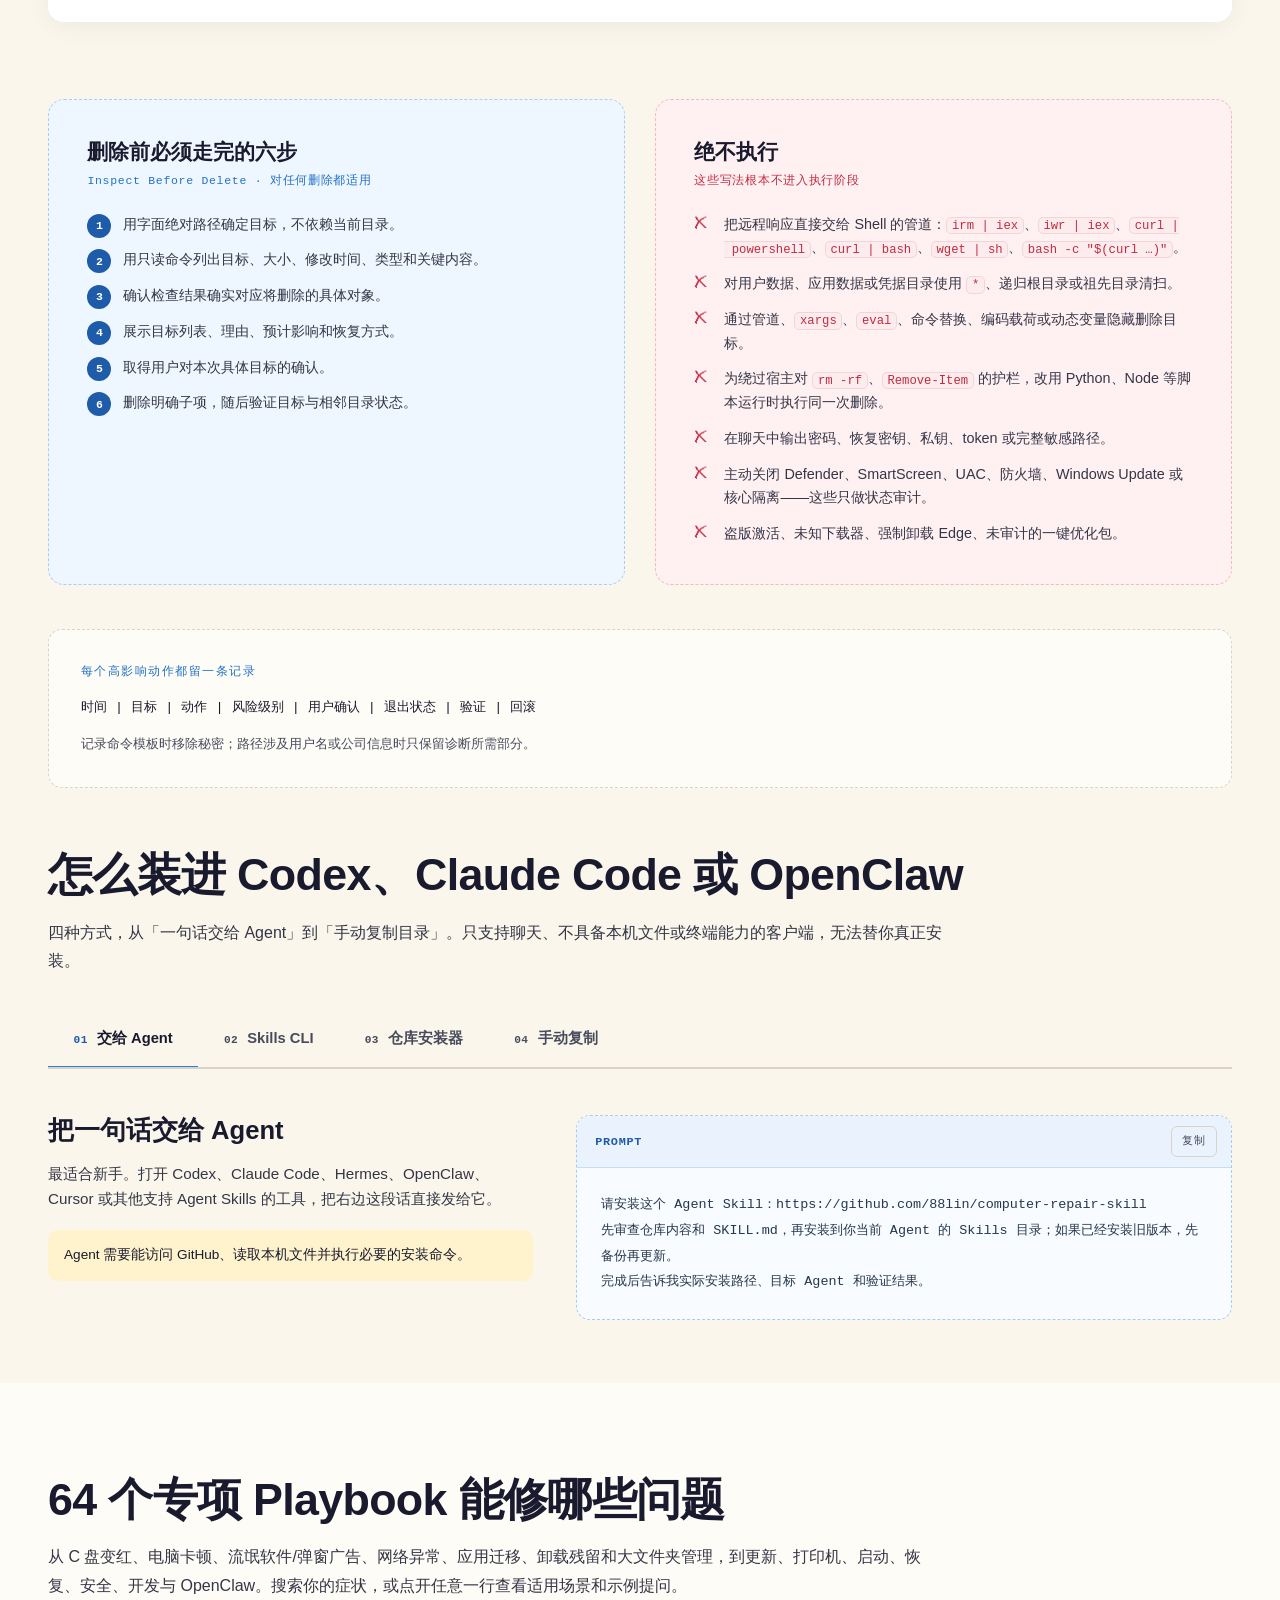
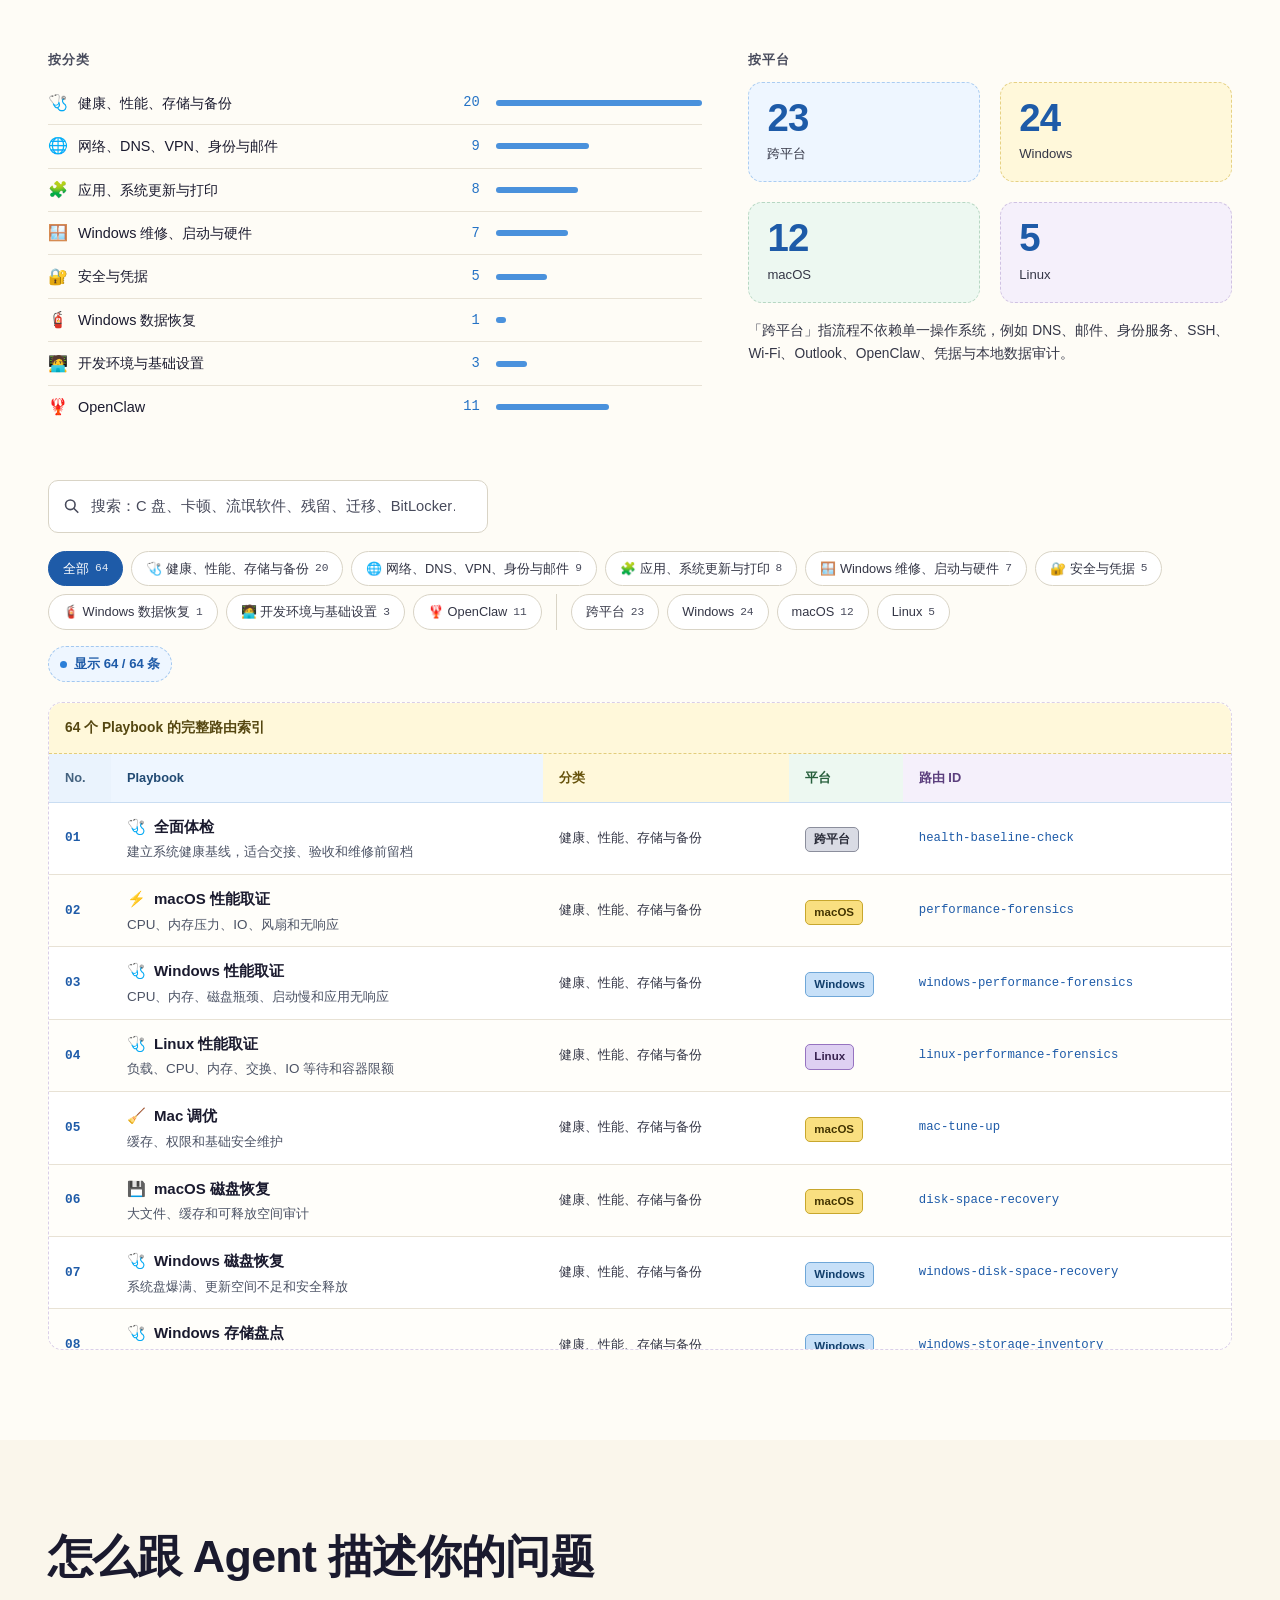
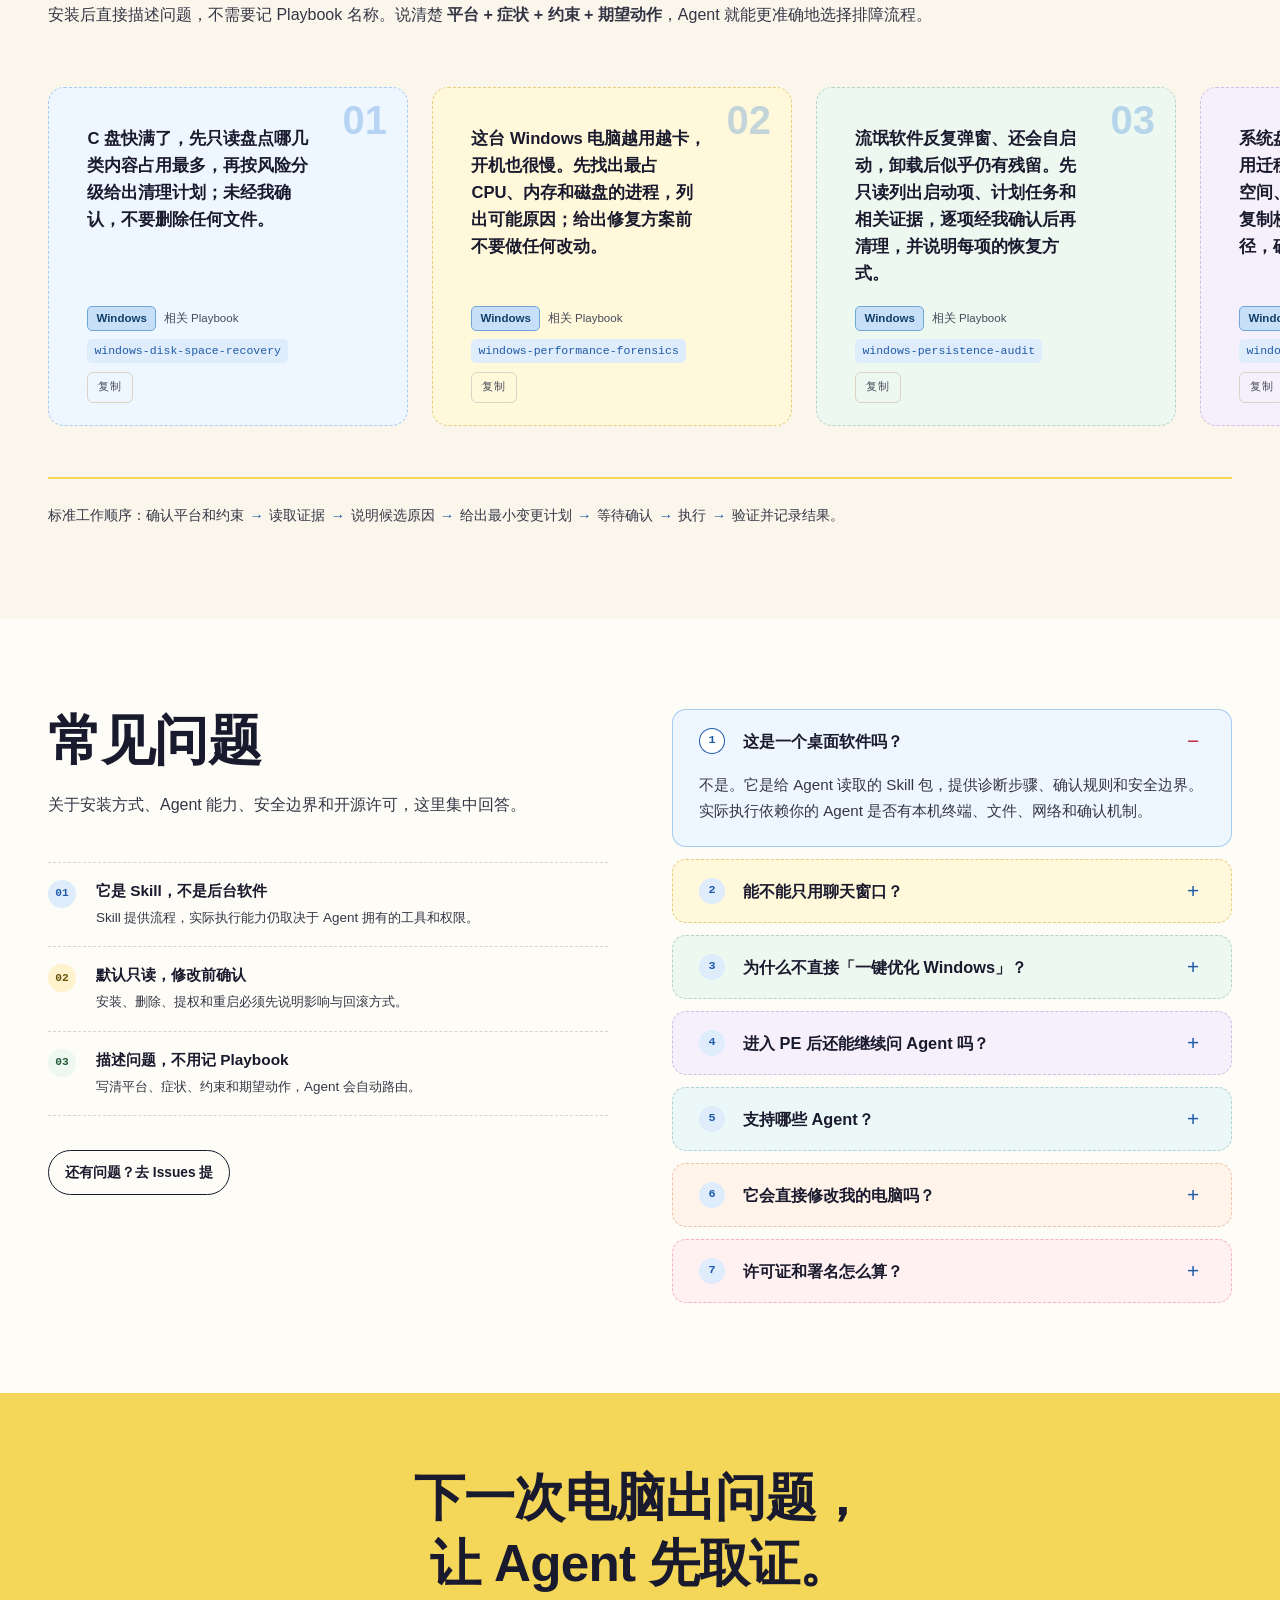
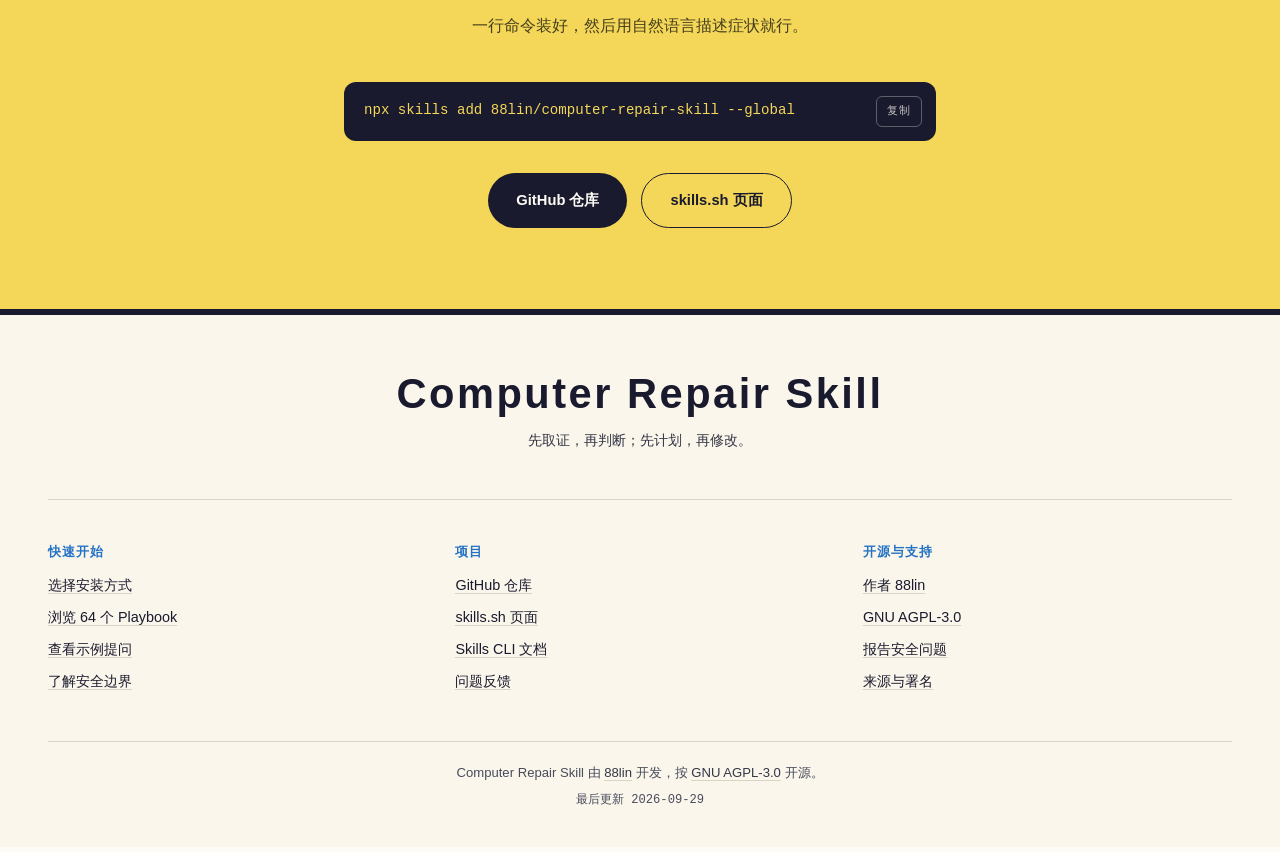
==== commit 1728abd1: "feat: 完善 Windows 存储审计与安全清理流程" ====
--- a/docs/index.html
+++ b/docs/index.html
@@ -106,7 +106,7 @@
         "@id": "https://repair.88lin.eu.org/#author"
       },
       "datePublished": "2026-07-26",
-      "dateModified": "2026-09-28",
+      "dateModified": "2026-09-29",
       "mainEntity": [
         {
           "@type": "Question",
@@ -178,8 +178,8 @@
       "applicationCategory": "DeveloperApplication",
       "applicationSubCategory": "Agent Skill",
       "operatingSystem": "Windows, macOS, Linux",
-      "softwareVersion": "1.2.0",
-      "dateModified": "2026-09-28",
+      "softwareVersion": "1.3.0",
+      "dateModified": "2026-09-29",
       "codeRepository": "https://github.com/88lin/computer-repair-skill",
       "programmingLanguage": [
         "Markdown",
@@ -413,7 +413,7 @@
           <tr>
             <td class="vs-n" aria-hidden="true">2</td>
             <td class="vs-y"><b data-i18n="what.r2y">复制进 Skills 目录的资源</b><span data-i18n="what.r2yd"><code>~/.codex/skills/</code>、<code>~/.claude/skills/</code>、<code>~/.agents/skills/</code>。</span></td>
-            <td class="vs-no"><b data-i18n="what.r2n">配套程序、模型或云端 API</b><span data-i18n="what.r2nd">Skill 本身是 Markdown / YAML 资源，不需要额外装任何东西。</span></td>
+            <td class="vs-no"><b data-i18n="what.r2n">配套程序、模型或云端 API</b><span data-i18n="what.r2nd">核心流程以 Markdown / YAML 为主；可选 Git 审计使用已有的 Python 和 Git。</span></td>
           </tr>
           <tr>
             <td class="vs-n" aria-hidden="true">3</td>
@@ -790,11 +790,11 @@
 <tr class="pb-row" data-id="mac-tune-up"><td class="pb-i">05</td><td class="pb-t"><span class="pb-t-e" aria-hidden="true">🧹</span><button type="button" class="pb-open">Mac 调优</button><span class="pb-t-d">缓存、权限和基础安全维护</span></td><td class="pb-c">健康、性能、存储与备份</td><td class="pb-p"><span class="tagp tagp-mac">macOS</span></td><td class="pb-r">mac-tune-up</td></tr>
 <tr class="pb-row" data-id="disk-space-recovery"><td class="pb-i">06</td><td class="pb-t"><span class="pb-t-e" aria-hidden="true">💾</span><button type="button" class="pb-open">macOS 磁盘恢复</button><span class="pb-t-d">大文件、缓存和可释放空间审计</span></td><td class="pb-c">健康、性能、存储与备份</td><td class="pb-p"><span class="tagp tagp-mac">macOS</span></td><td class="pb-r">disk-space-recovery</td></tr>
 <tr class="pb-row" data-id="windows-disk-space-recovery"><td class="pb-i">07</td><td class="pb-t"><span class="pb-t-e" aria-hidden="true">🩺</span><button type="button" class="pb-open">Windows 磁盘恢复</button><span class="pb-t-d">系统盘爆满、更新空间不足和安全释放</span></td><td class="pb-c">健康、性能、存储与备份</td><td class="pb-p"><span class="tagp tagp-win">Windows</span></td><td class="pb-r">windows-disk-space-recovery</td></tr>
-<tr class="pb-row" data-id="windows-storage-inventory"><td class="pb-i">08</td><td class="pb-t"><span class="pb-t-e" aria-hidden="true">🩺</span><button type="button" class="pb-open">Windows 存储盘点</button><span class="pb-t-d">按路径和大小解释空间分配</span></td><td class="pb-c">健康、性能、存储与备份</td><td class="pb-p"><span class="tagp tagp-win">Windows</span></td><td class="pb-r">windows-storage-inventory</td></tr>
+<tr class="pb-row" data-id="windows-storage-inventory"><td class="pb-i">08</td><td class="pb-t"><span class="pb-t-e" aria-hidden="true">🩺</span><button type="button" class="pb-open">Windows 存储盘点</button><span class="pb-t-d">逐层下钻大目录，说明扫描覆盖和 Git/模型数据风险</span></td><td class="pb-c">健康、性能、存储与备份</td><td class="pb-p"><span class="tagp tagp-win">Windows</span></td><td class="pb-r">windows-storage-inventory</td></tr>
 <tr class="pb-row" data-id="windows-large-folder-management"><td class="pb-i">09</td><td class="pb-t"><span class="pb-t-e" aria-hidden="true">🩺</span><button type="button" class="pb-open">Windows 大文件夹管理</button><span class="pb-t-d">懒加载系统/应用数据/自定义目录和安全 offload</span></td><td class="pb-c">健康、性能、存储与备份</td><td class="pb-p"><span class="tagp tagp-win">Windows</span></td><td class="pb-r">windows-large-folder-management</td></tr>
 <tr class="pb-row" data-id="windows-application-migration"><td class="pb-i">10</td><td class="pb-t"><span class="pb-t-e" aria-hidden="true">🩺</span><button type="button" class="pb-open">Windows 应用迁移</button><span class="pb-t-d">复制校验后用 Junction 保留原路径，支持回滚</span></td><td class="pb-c">健康、性能、存储与备份</td><td class="pb-p"><span class="tagp tagp-win">Windows</span></td><td class="pb-r">windows-application-migration</td></tr>
 <tr class="pb-row" data-id="windows-migration-history-recovery"><td class="pb-i">11</td><td class="pb-t"><span class="pb-t-e" aria-hidden="true">🩺</span><button type="button" class="pb-open">Windows 迁移历史恢复</button><span class="pb-t-d">检查 Junction、幽灵记录并安全还原</span></td><td class="pb-c">健康、性能、存储与备份</td><td class="pb-p"><span class="tagp tagp-win">Windows</span></td><td class="pb-r">windows-migration-history-recovery</td></tr>
-<tr class="pb-row" data-id="windows-application-cleanup"><td class="pb-i">12</td><td class="pb-t"><span class="pb-t-e" aria-hidden="true">🩺</span><button type="button" class="pb-open">Windows 应用清理</button><span class="pb-t-d">微信重复文件、浏览器缓存和包缓存</span></td><td class="pb-c">健康、性能、存储与备份</td><td class="pb-p"><span class="tagp tagp-win">Windows</span></td><td class="pb-r">windows-application-cleanup</td></tr>
+<tr class="pb-row" data-id="windows-application-cleanup"><td class="pb-i">12</td><td class="pb-t"><span class="pb-t-e" aria-hidden="true">🩺</span><button type="button" class="pb-open">Windows 应用清理</button><span class="pb-t-d">微信重复文件、浏览器/包缓存和已确认的构建产物</span></td><td class="pb-c">健康、性能、存储与备份</td><td class="pb-p"><span class="tagp tagp-win">Windows</span></td><td class="pb-r">windows-application-cleanup</td></tr>
 <tr class="pb-row" data-id="macos-application-cleanup"><td class="pb-i">13</td><td class="pb-t"><span class="pb-t-e" aria-hidden="true">🩺</span><button type="button" class="pb-open">macOS 应用清理</button><span class="pb-t-d">容器与缓存边界、微信重复文件和开发者缓存</span></td><td class="pb-c">健康、性能、存储与备份</td><td class="pb-p"><span class="tagp tagp-mac">macOS</span></td><td class="pb-r">macos-application-cleanup</td></tr>
 <tr class="pb-row" data-id="linux-application-cleanup"><td class="pb-i">14</td><td class="pb-t"><span class="pb-t-e" aria-hidden="true">🩺</span><button type="button" class="pb-open">Linux 应用清理</button><span class="pb-t-d">XDG/Flatpak/Snap 数据根、重复文件和包缓存</span></td><td class="pb-c">健康、性能、存储与备份</td><td class="pb-p"><span class="tagp tagp-lin">Linux</span></td><td class="pb-r">linux-application-cleanup</td></tr>
 <tr class="pb-row" data-id="windows-application-lifecycle-audit"><td class="pb-i">15</td><td class="pb-t"><span class="pb-t-e" aria-hidden="true">🩺</span><button type="button" class="pb-open">Windows 应用生命周期审计</button><span class="pb-t-d">WinGet、Chocolatey、Appx、来源、发布者和残留</span></td><td class="pb-c">健康、性能、存储与备份</td><td class="pb-p"><span class="tagp tagp-win">Windows</span></td><td class="pb-r">windows-application-lifecycle-audit</td></tr>
@@ -1032,7 +1032,7 @@
 
     <p class="foot-legal">
       <span data-i18n-html="foot.legal">Computer Repair Skill 由 <a href="https://github.com/88lin" target="_blank" rel="noopener">88lin</a> 开发，按 <a href="https://www.gnu.org/licenses/agpl-3.0.html" target="_blank" rel="noopener">GNU AGPL-3.0</a> 开源。</span>
-      <span class="foot-updated"><span data-i18n="foot.updated">最后更新</span> <!-- site-updated:start --><time datetime="2026-09-28">2026-09-28</time><!-- site-updated:end --></span>
+      <span class="foot-updated"><span data-i18n="foot.updated">最后更新</span> <!-- site-updated:start --><time datetime="2026-09-29">2026-09-29</time><!-- site-updated:end --></span>
     </p>
   </div>
 </footer>
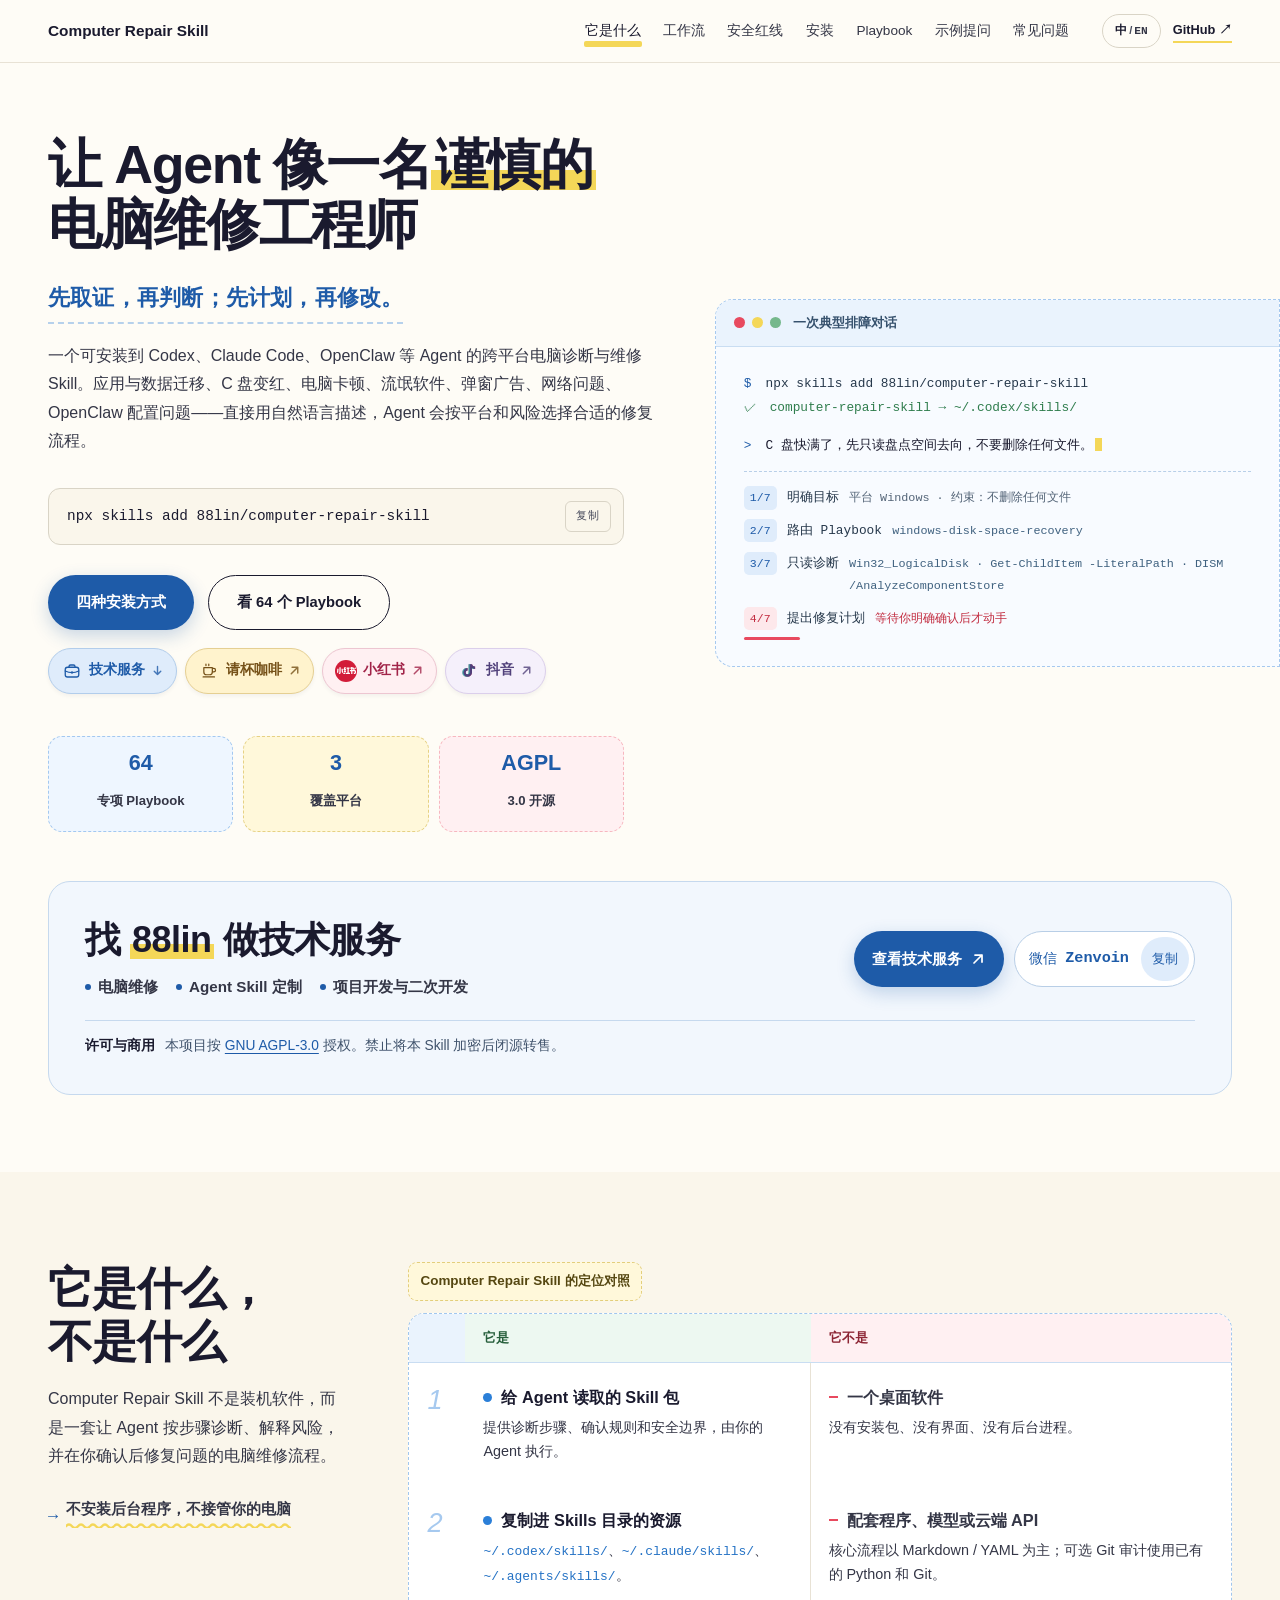
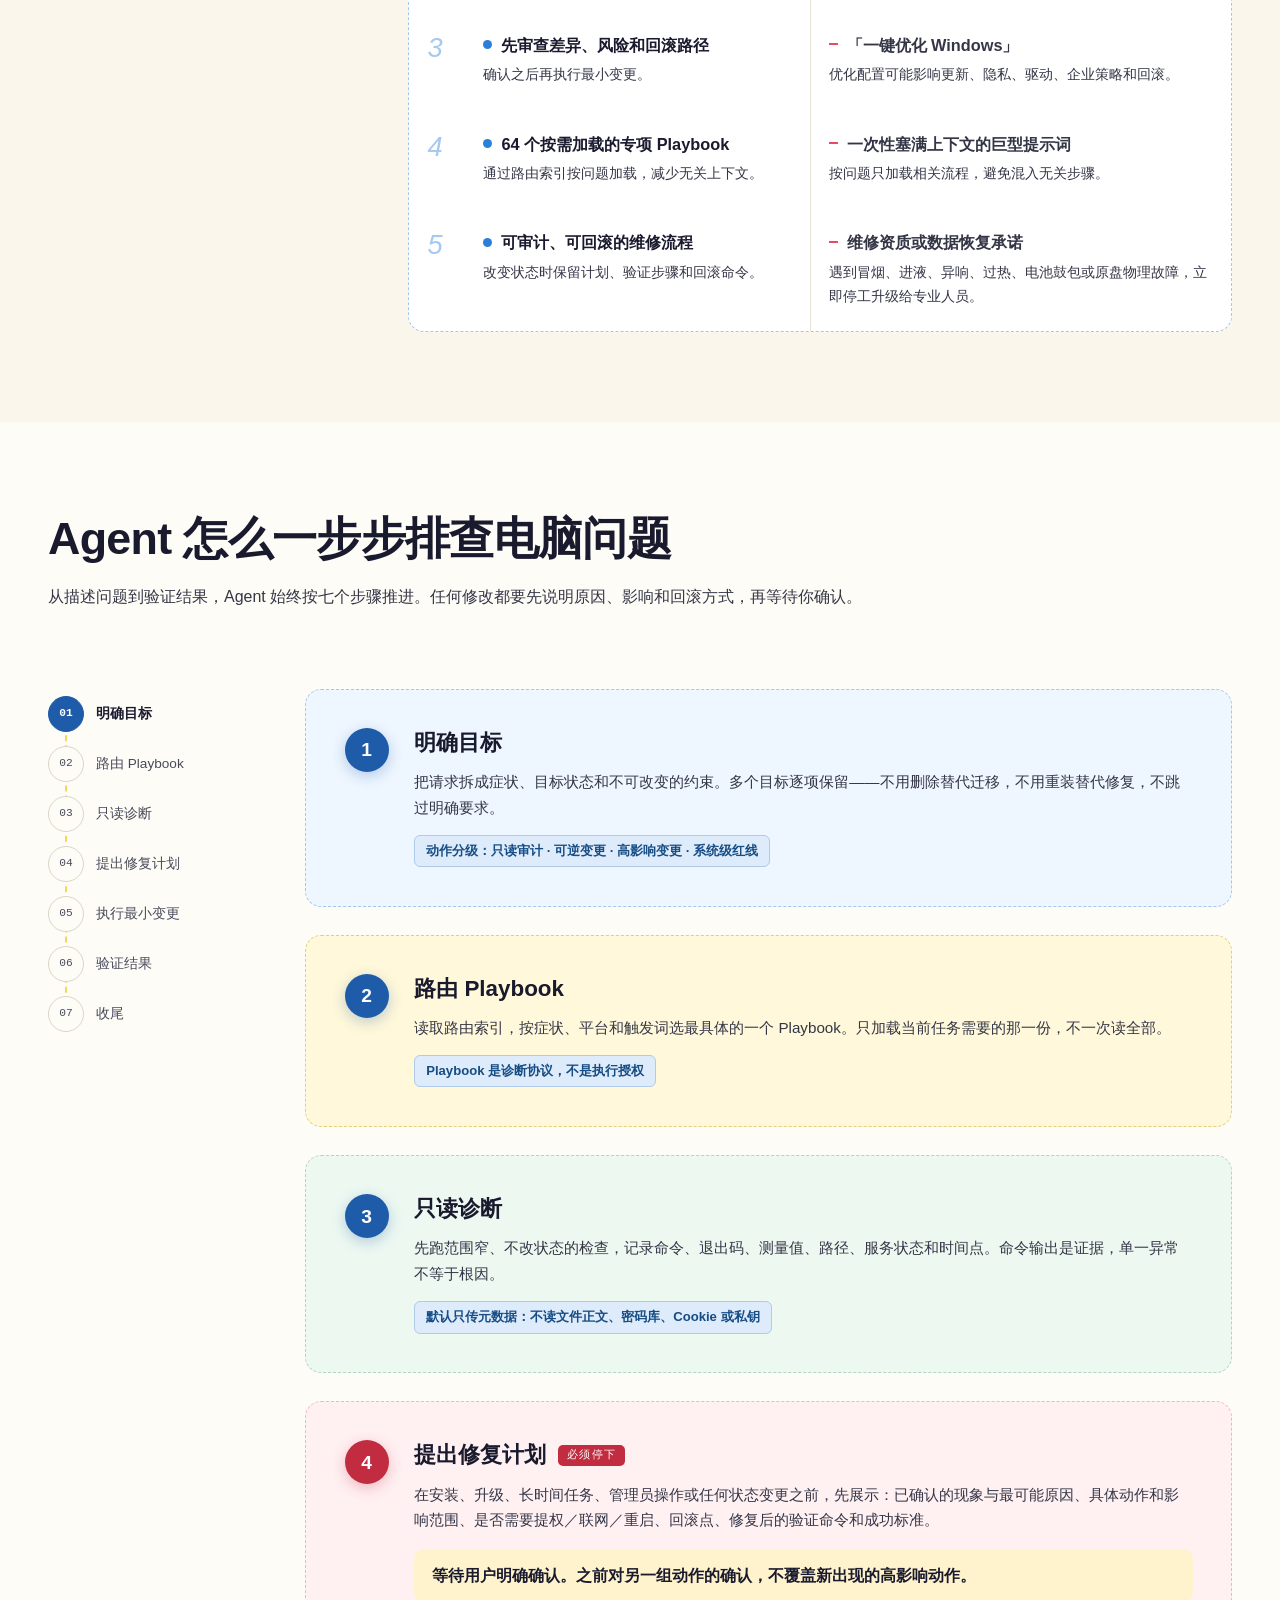
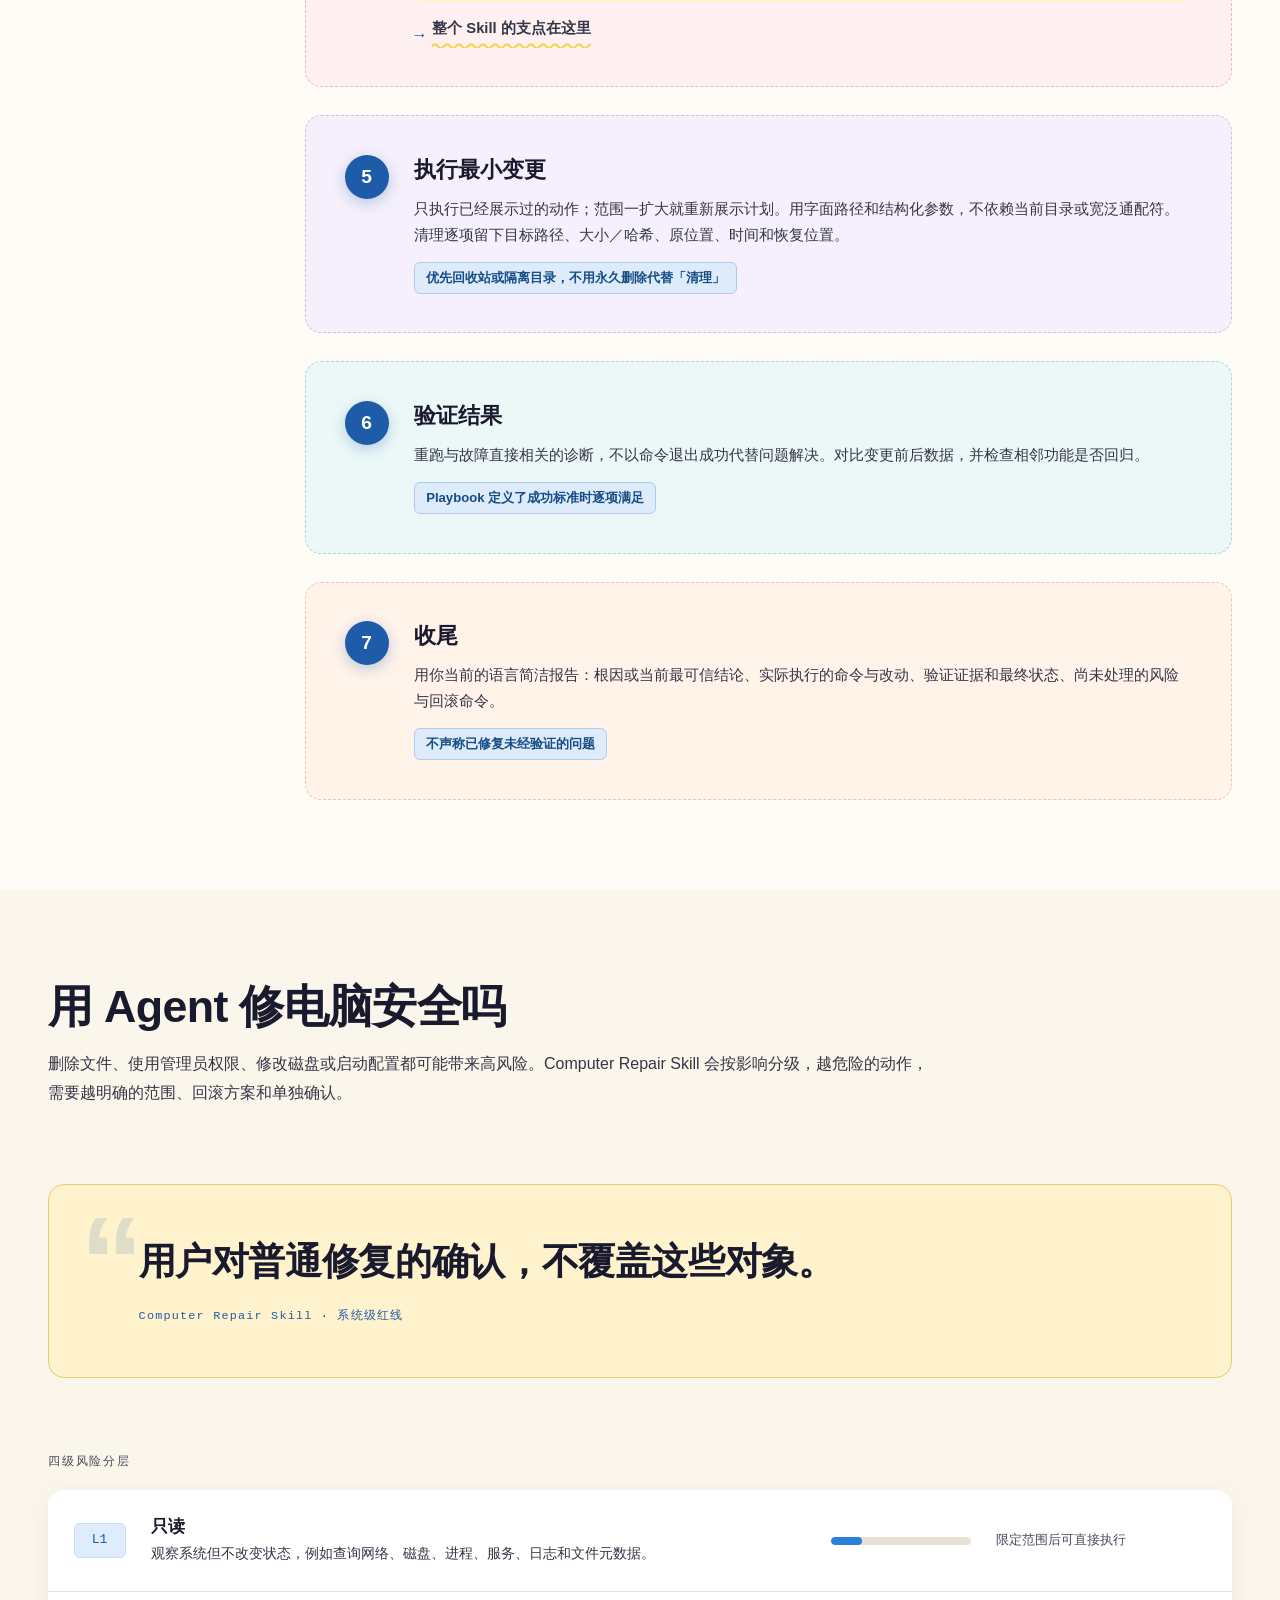
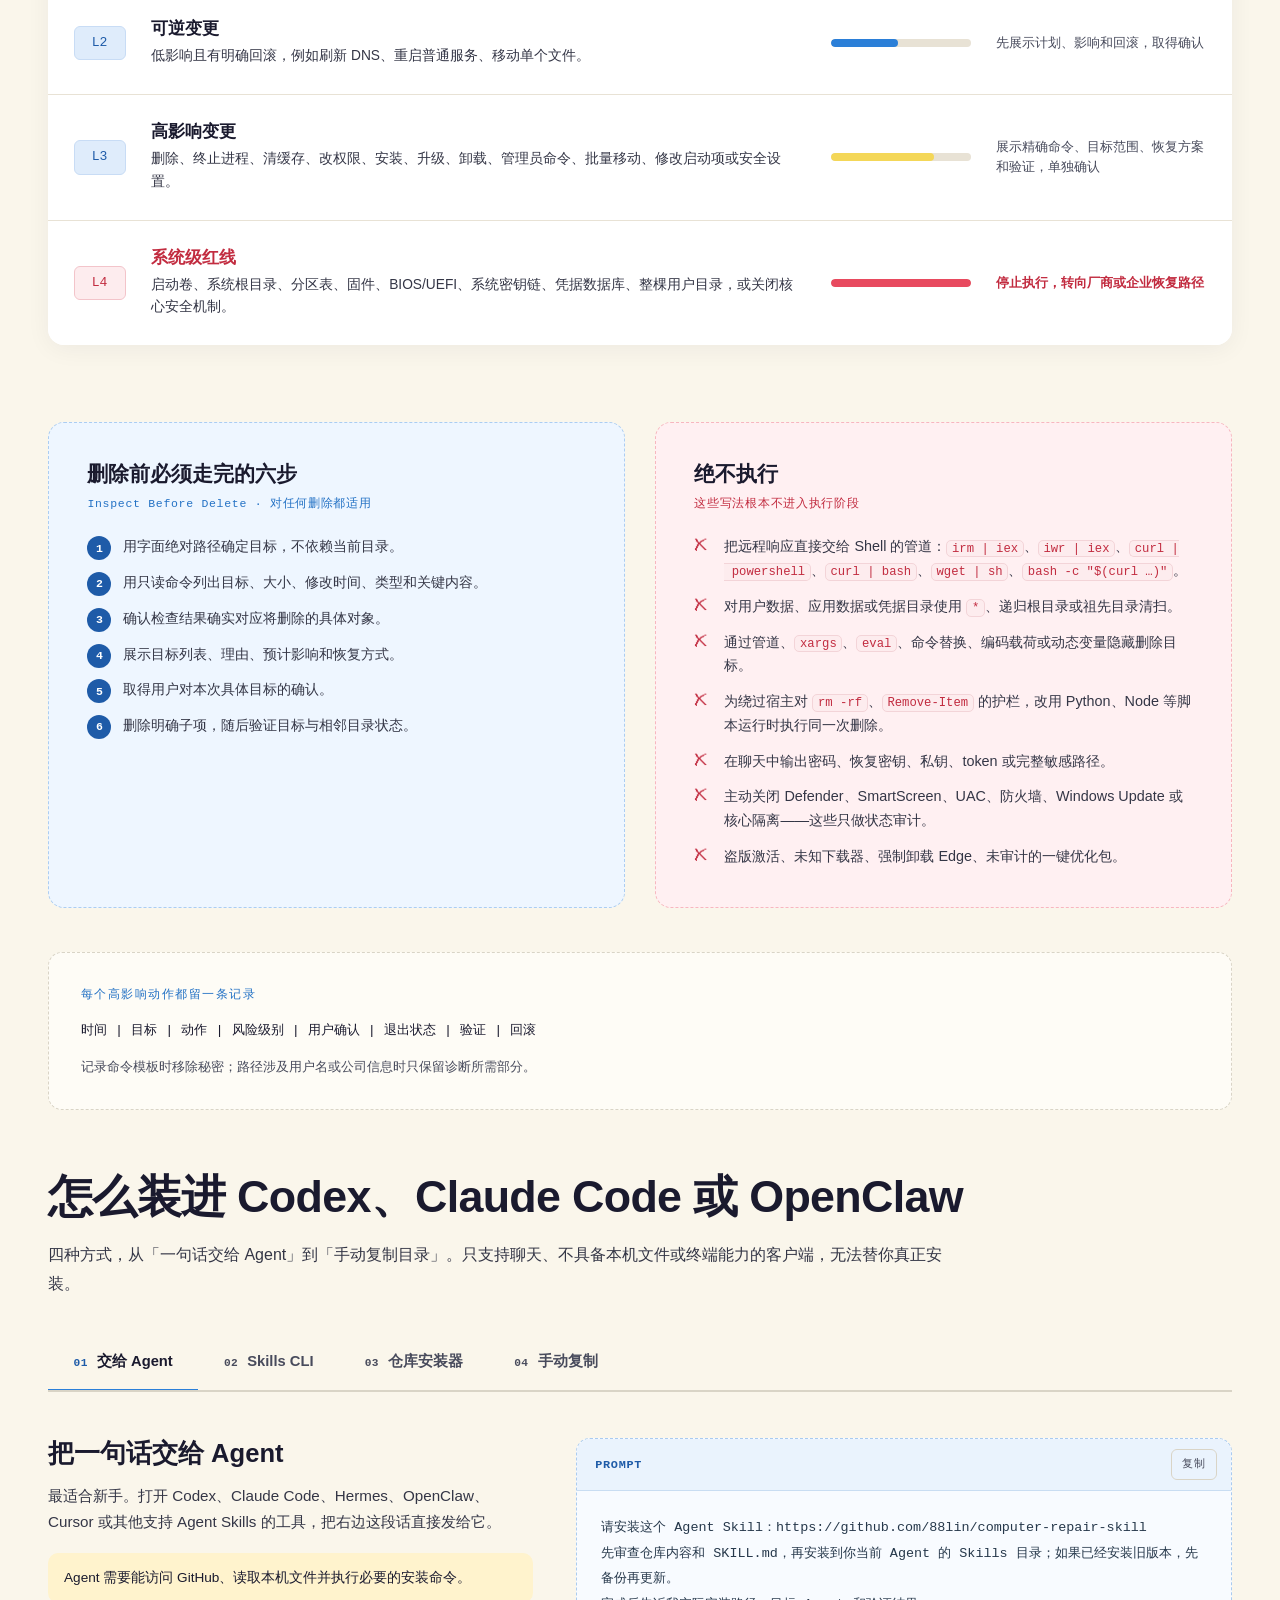
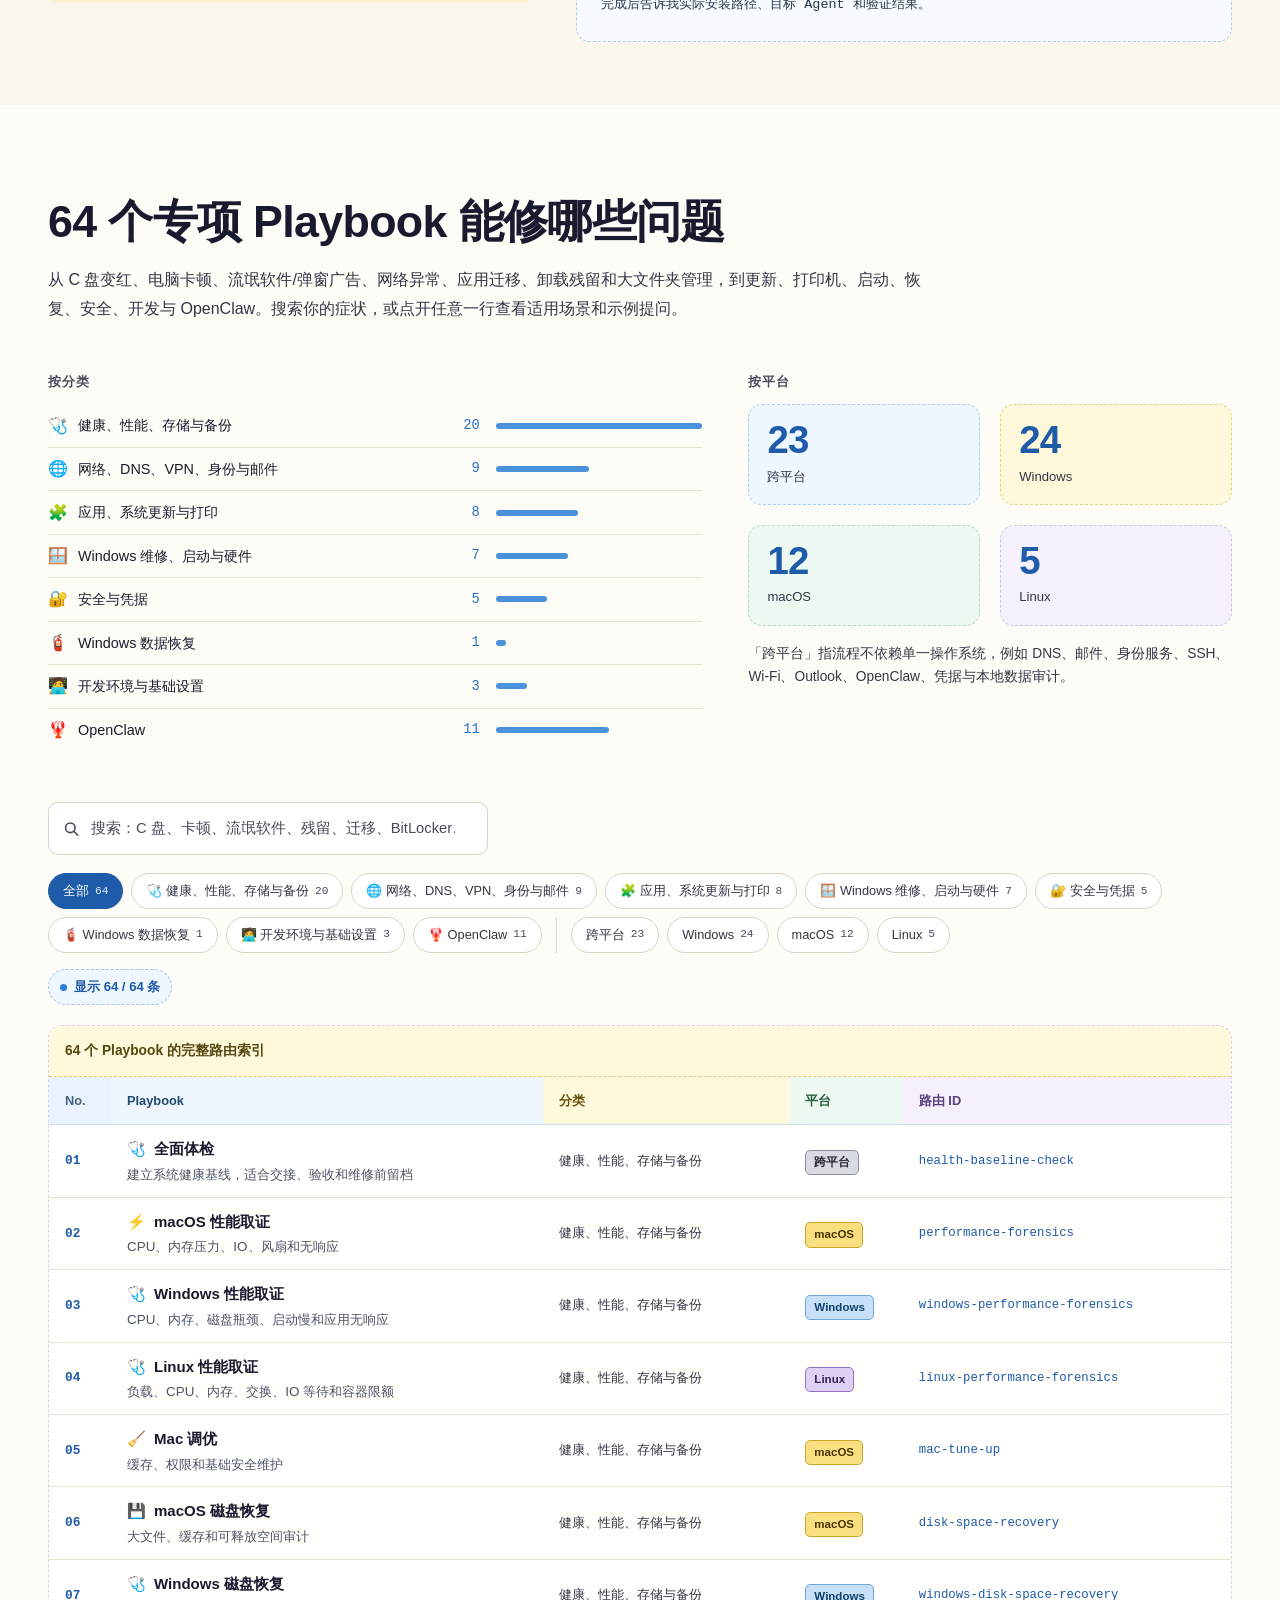
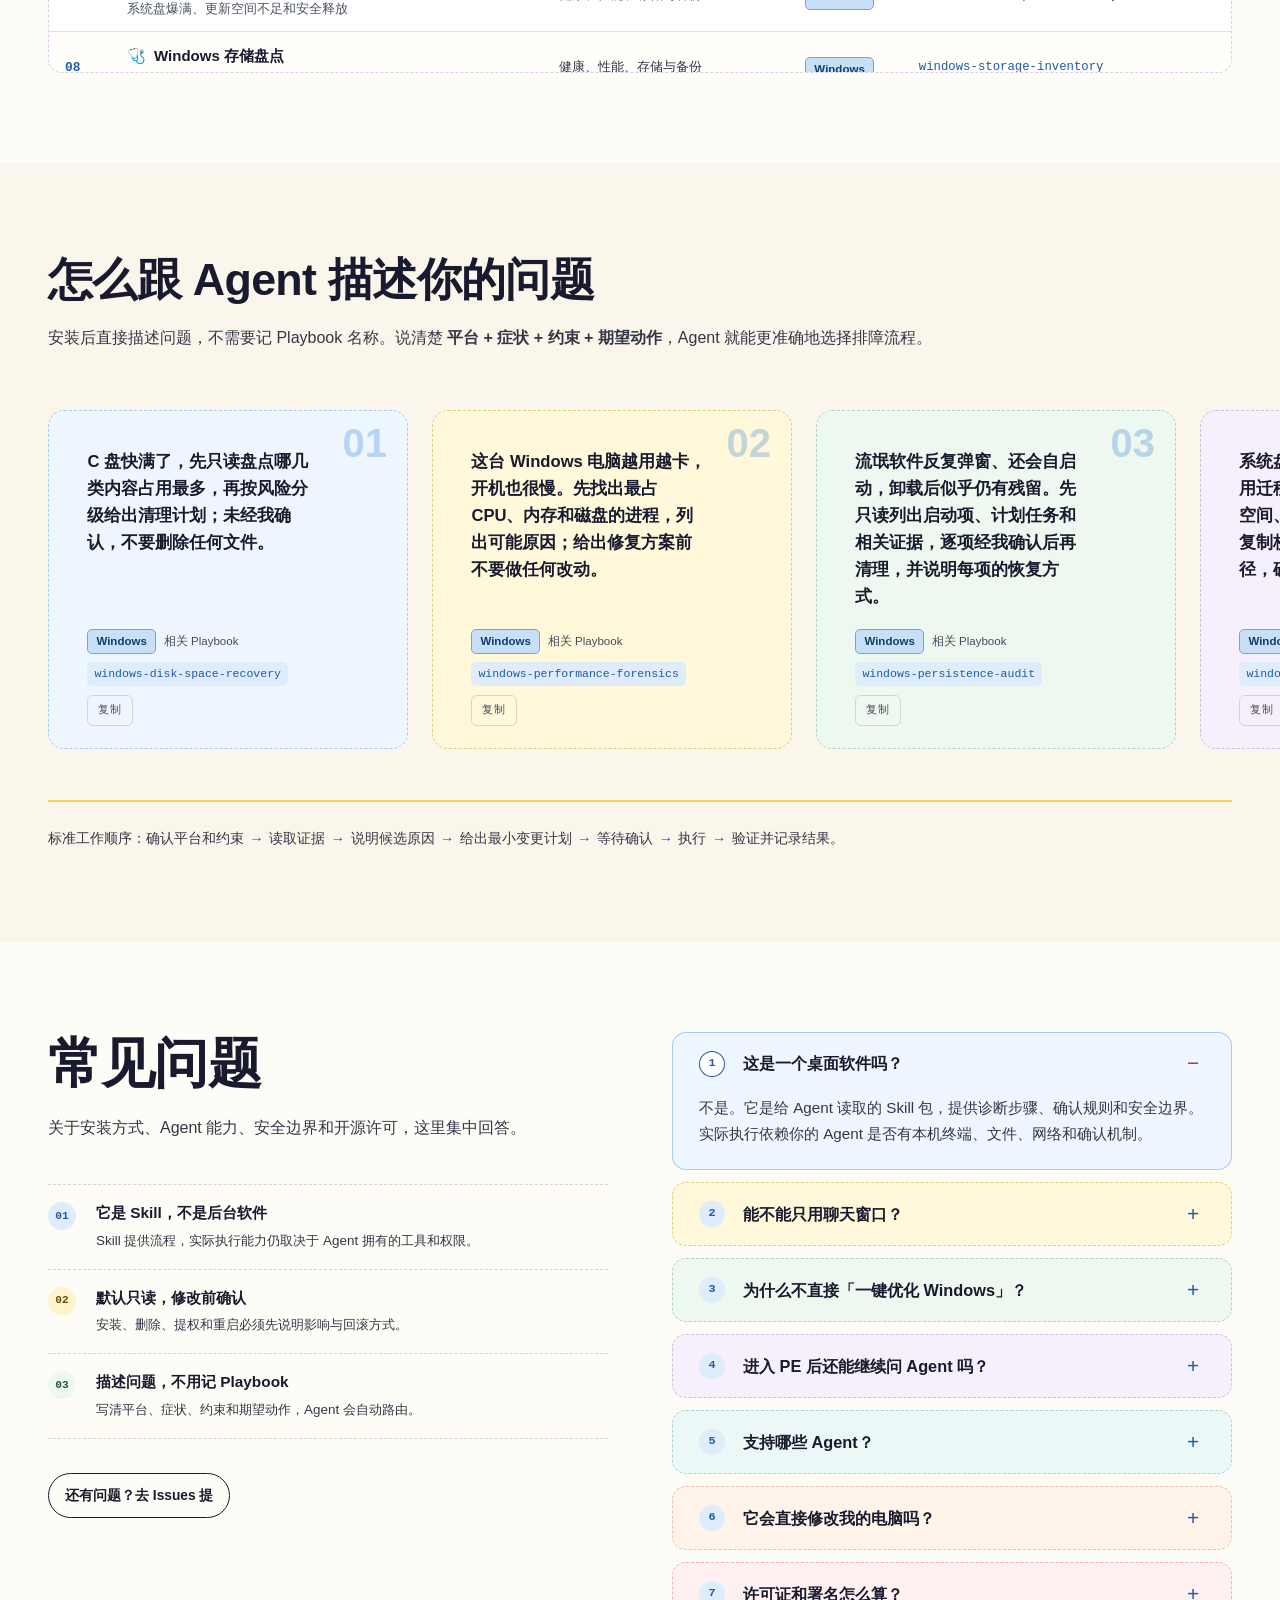
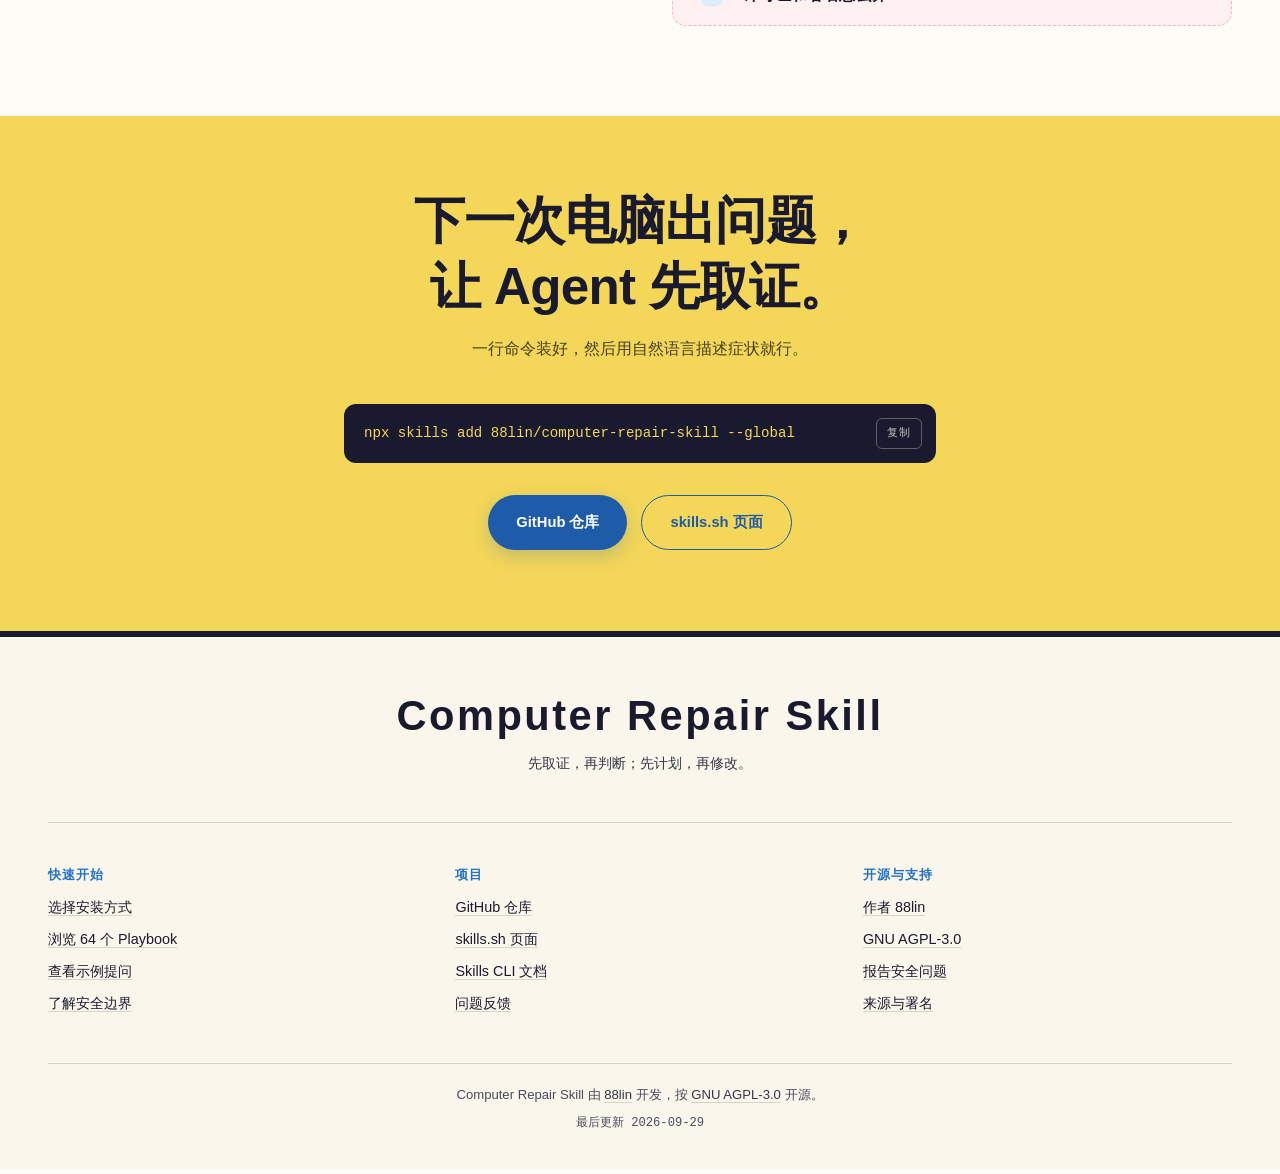
==== commit 39c54fa6: "feat: 添加官网服务入口和 Skill 来源提示 为中英文官网和 README 增加维修、定制开发、社媒与打赏入口，说明 AGPL 授权和闭源转售限制。使用 Skill 完成任务时，在最终回复附上" ====
--- a/docs/index.html
+++ b/docs/index.html
@@ -65,7 +65,7 @@
       "@type": "Person",
       "@id": "https://repair.88lin.eu.org/#author",
       "name": "88lin",
-      "url": "https://github.com/88lin",
+      "url": "https://dev.88lin.eu.org",
       "sameAs": [
         "https://github.com/88lin",
         "https://github.com/88lin/computer-repair-skill"
@@ -349,6 +349,29 @@
         <a class="btn btn-ghost" href="#playbooks" data-i18n="hero.cta2">看 64 个 Playbook</a>
       </div>
 
+      <div class="author-links">
+        <a class="btn author-link author-link-service" href="#services">
+          <span class="author-icon" aria-hidden="true"><svg viewBox="0 0 24 24" width="18" height="18"><rect x="3" y="7" width="18" height="13" rx="3"/><path d="M8 7V6a2 2 0 0 1 2-2h4a2 2 0 0 1 2 2v1M3 12a21 21 0 0 0 18 0m-9 1v2"/></svg></span>
+          <span data-i18n="service.jump">技术服务</span>
+          <svg class="link-arrow" viewBox="0 0 16 16" width="16" height="16" aria-hidden="true"><path d="M8 3v10M4 9l4 4 4-4"/></svg>
+        </a>
+        <a class="btn author-link author-link-coffee" href="https://blog.88lin.eu.org/coffee" target="_blank" rel="noopener">
+          <span class="author-icon" aria-hidden="true"><svg viewBox="0 0 24 24" width="17" height="17"><path d="M4 8h12v6a4 4 0 0 1-4 4H8a4 4 0 0 1-4-4V8Zm12 1h2a2.5 2.5 0 0 1 0 5h-2M3 21h16M7 3v2m4-2v2"/></svg></span>
+          <span data-i18n="service.coffee">请杯咖啡</span>
+          <svg class="link-arrow" viewBox="0 0 16 16" width="16" height="16" aria-hidden="true"><path d="M4 12 12 4M5 4h7v7"/></svg>
+        </a>
+        <a class="btn author-link author-link-xhs" href="https://www.xiaohongshu.com/user/profile/6a9a3ba20000000013032c00" target="_blank" rel="noopener">
+          <span class="author-icon"><img src="assets/img/xiaohongshu.svg" alt="" width="19" height="19"></span>
+          <span data-i18n="service.xhs">小红书</span>
+          <svg class="link-arrow" viewBox="0 0 16 16" width="16" height="16" aria-hidden="true"><path d="M4 12 12 4M5 4h7v7"/></svg>
+        </a>
+        <a class="btn author-link author-link-douyin" href="https://www.douyin.com/user/MS4wLjABAAAAIC5glfOILZlHQDMcIKF0c3o2-BKTivu0BEOdaiLJP0pDQSssB9mlXCxY-M42BD9L" target="_blank" rel="noopener">
+          <span class="author-icon" aria-hidden="true"><svg viewBox="0 0 24 24" width="15" height="15"><path d="M16 2h-4v13a3 3 0 1 1-3-3V8a7 7 0 1 0 7 7V8a9 9 0 0 0 5 1.5v-4A5 5 0 0 1 16 2Z"/></svg></span>
+          <span data-i18n="service.douyin">抖音</span>
+          <svg class="link-arrow" viewBox="0 0 16 16" width="16" height="16" aria-hidden="true"><path d="M4 12 12 4M5 4h7v7"/></svg>
+        </a>
+      </div>
+
       <ul class="hero-pills rv rv-d5">
         <li class="pill"><b class="pill-n">64</b><span class="pill-t" data-i18n="hero.pill1">专项 Playbook</span></li>
         <li class="pill"><b class="pill-n">3</b><span class="pill-t" data-i18n="hero.pill2">覆盖平台</span></li>
@@ -377,6 +400,33 @@
       </figure>
     </div>
 
+  </div>
+</section>
+
+<section class="services" id="services" aria-labelledby="servicesTitle">
+  <div class="wrap">
+    <div class="services-in">
+      <div>
+        <h2 id="servicesTitle" data-i18n-html="service.title">找 <span class="hl">88lin</span> 做技术服务</h2>
+        <ul class="services-list">
+          <li data-i18n="service.repair">电脑维修</li>
+          <li data-i18n="service.skill">Agent Skill 定制</li>
+          <li data-i18n="service.development">项目开发与二次开发</li>
+        </ul>
+      </div>
+      <div class="services-contact">
+        <a class="btn btn-primary" href="https://dev.88lin.eu.org/#services" target="_blank" rel="noopener">
+          <span data-i18n="service.visit">查看技术服务</span>
+          <svg class="link-arrow" viewBox="0 0 16 16" width="16" height="16" aria-hidden="true"><path d="M4 12 12 4M5 4h7v7"/></svg>
+        </a>
+        <div class="services-wechat">
+          <span data-i18n="service.wechat">微信</span>
+          <code id="serviceWechat">Zenvoin</code>
+          <button class="copybtn js-only" type="button" data-copy-from="#serviceWechat" aria-label="复制微信号" data-i18n-attr="aria-label|service.copyWechat"><span data-i18n="ui.copy">复制</span></button>
+        </div>
+      </div>
+      <p class="services-license" data-i18n-html="service.license"><strong>许可与商用</strong> 本项目按 <a href="https://www.gnu.org/licenses/agpl-3.0.html">GNU AGPL-3.0</a> 授权。禁止将本 Skill 加密后闭源转售。</p>
+    </div>
   </div>
 </section>
 
@@ -984,7 +1034,7 @@
     </div>
 
     <div class="cta-acts">
-      <a class="btn btn-ink" href="https://github.com/88lin/computer-repair-skill" target="_blank" rel="noopener" data-i18n="cta.gh">GitHub 仓库</a>
+      <a class="btn btn-primary" href="https://github.com/88lin/computer-repair-skill" target="_blank" rel="noopener" data-i18n="cta.gh">GitHub 仓库</a>
       <a class="btn btn-outline" href="https://skills.sh/88lin/computer-repair-skill" target="_blank" rel="noopener" data-i18n="cta.sh">skills.sh 页面</a>
     </div>
   </div>
@@ -1022,7 +1072,7 @@
       <section class="foot-col">
         <h2 class="foot-h" data-i18n="foot.h3">开源与支持</h2>
         <ul class="foot-list">
-          <li><a href="https://github.com/88lin" target="_blank" rel="noopener" data-i18n="foot.open1">作者 88lin</a></li>
+          <li><a href="https://dev.88lin.eu.org" target="_blank" rel="noopener" data-i18n="foot.open1">作者 88lin</a></li>
           <li><a href="https://www.gnu.org/licenses/agpl-3.0.html" target="_blank" rel="noopener">GNU AGPL-3.0</a></li>
           <li><a href="https://github.com/88lin/computer-repair-skill/blob/main/SECURITY.md" target="_blank" rel="noopener" data-i18n="foot.open2">报告安全问题</a></li>
           <li><a href="https://github.com/88lin/computer-repair-skill/blob/main/NOTICE" target="_blank" rel="noopener" data-i18n="foot.open3">来源与署名</a></li>
@@ -1031,7 +1081,7 @@
     </div>
 
     <p class="foot-legal">
-      <span data-i18n-html="foot.legal">Computer Repair Skill 由 <a href="https://github.com/88lin" target="_blank" rel="noopener">88lin</a> 开发，按 <a href="https://www.gnu.org/licenses/agpl-3.0.html" target="_blank" rel="noopener">GNU AGPL-3.0</a> 开源。</span>
+      <span data-i18n-html="foot.legal">Computer Repair Skill 由 <a href="https://dev.88lin.eu.org" target="_blank" rel="noopener">88lin</a> 开发，按 <a href="https://www.gnu.org/licenses/agpl-3.0.html" target="_blank" rel="noopener">GNU AGPL-3.0</a> 开源。</span>
       <span class="foot-updated"><span data-i18n="foot.updated">最后更新</span> <!-- site-updated:start --><time datetime="2026-09-29">2026-09-29</time><!-- site-updated:end --></span>
     </p>
   </div>
--- a/docs/assets/css/site.css
+++ b/docs/assets/css/site.css
@@ -208,10 +208,8 @@
 .btn-primary:hover{transform:translateY(-2px);box-shadow:0 12px 26px rgba(30,91,168,.32)}
 .btn-ghost{color:var(--ink);border:1.5px solid var(--ink);background:transparent}
 .btn-ghost:hover{background:var(--yellow);border-color:var(--yellow)}
-.btn-ink{background:var(--ink);color:var(--cream)}
-.btn-ink:hover{transform:translateY(-2px)}
-.btn-outline{border:1.5px solid var(--ink);color:var(--ink)}
-.btn-outline:hover{background:var(--ink);color:var(--yellow)}
+.btn-outline{border:1.5px solid var(--blue-deep);color:var(--blue-deep)}
+.btn-outline:hover{background:var(--blue-wash)}
 
 /* 复制按钮 */
 .copybtn{
@@ -1116,7 +1114,7 @@
 
 /* 首屏保持原有浅色双栏，诊断终端也进入浅色纸张体系。 */
 .hero{
-  position:relative;min-height:0;padding:calc(62px + clamp(48px,8vh,82px)) 0 clamp(64px,9vh,108px);
+  position:relative;min-height:0;padding:calc(62px + clamp(48px,8vh,82px)) 0 clamp(40px,5.5vh,64px);
   display:block;background:var(--cream);
 }
 .hero::before,.hero::after{display:none}
@@ -1128,7 +1126,7 @@
 .hero-h1{
   font-size:clamp(2.9rem,4.2vw,3.55rem);line-height:1.12;letter-spacing:-.025em;text-wrap:balance;
 }
-.hero-title-line{display:inline-block;white-space:nowrap}
+.hero-title-line{display:inline-block}
 html[lang="en"] .hero-h1{font-size:clamp(2.7rem,3.8vw,3.35rem);line-height:1.1}
 .hero-lead{
   margin-top:clamp(18px,2.4vw,28px);font-family:var(--f-heading);font-weight:800;
@@ -1167,6 +1165,61 @@
   font-family:var(--f-display);font-size:1.35rem;font-weight:800;line-height:1;color:var(--blue-deep);letter-spacing:0;
 }
 .pill-t{width:100%;min-height:2.2rem;display:flex;align-items:center;justify-content:center;font-size:.82rem;font-weight:600;line-height:1.35;color:var(--ink-light)}
+
+/* 作者入口 */
+.link-arrow,.author-link-service .author-icon svg,.author-link-coffee .author-icon svg{
+  flex:none;fill:none;stroke:currentColor;stroke-width:1.75;stroke-linecap:round;stroke-linejoin:round;
+}
+.author-links{display:grid;grid-template-columns:repeat(4,max-content);gap:8px;margin-top:18px}
+.author-link{
+  gap:6px;min-height:46px;padding:7px 12px;border:1px solid var(--author-border);
+  background:var(--author-bg);color:var(--author-ink);font-size:.85rem;font-weight:700;line-height:1.25;
+  box-shadow:0 2px 4px rgba(26,26,46,.05);text-align:center;
+}
+.author-link:hover{border-color:currentColor;box-shadow:0 4px 10px rgba(26,26,46,.10)}
+.author-link:active{box-shadow:none}
+.author-link .link-arrow{width:13px;height:13px;opacity:.8}
+.author-icon{display:grid;place-items:center;flex:none;width:22px;height:22px;border-radius:50%}
+.author-link-service{--author-bg:var(--blue-wash);--author-border:#b2cdeb;--author-ink:var(--blue-deep)}
+.author-link-coffee{--author-bg:var(--yellow-soft);--author-border:#e5cf92;--author-ink:#755017}
+.author-link-xhs{--author-bg:var(--rose-soft);--author-border:#edc6d1;--author-ink:#a12449}
+.author-link-xhs .author-icon{background:#d21c39}
+.author-link-douyin{--author-bg:var(--lilac-soft);--author-border:#dbcfeb;--author-ink:#50407a}
+.author-link-douyin .author-icon svg{fill:currentColor;filter:drop-shadow(-.8px 0 #39cabb) drop-shadow(.8px 0 #f56586)}
+
+/* 技术服务 */
+.services{padding-bottom:clamp(44px,6vw,80px);background:var(--cream)}
+.services-in{
+  display:grid;grid-template-columns:minmax(0,1fr) auto;align-items:center;gap:20px 28px;
+  padding:clamp(20px,3vw,36px);border:1px solid #c6d9ee;border-radius:22px;background:#f2f7fd;
+}
+.services-in h2{font-size:clamp(1.6rem,3vw,2.25rem);letter-spacing:-.015em}
+.services-list{
+  display:flex;flex-wrap:wrap;gap:6px 18px;margin:12px 0 0;padding:0;list-style:none;
+  color:var(--ink-light);font-size:.95rem;font-weight:600;
+}
+.services-list li{display:flex;align-items:center;gap:7px}
+.services-list li::before{content:"";width:6px;height:6px;flex:none;border-radius:50%;background:var(--blue-deep)}
+.services-contact{display:flex;align-items:center;flex-wrap:wrap;gap:10px}
+.services-contact .btn{min-height:56px;padding:9px 18px}
+.services-wechat{
+  display:inline-flex;align-items:center;min-height:56px;gap:8px;padding:5px 5px 5px 14px;
+  border:1px solid #b8cee6;border-radius:999px;background:#fff;color:var(--blue-deep);font-size:.88rem;
+}
+.services-wechat code{padding-right:4px;font-family:var(--f-mono);font-size:.95rem;font-weight:700}
+.services-wechat .copybtn{
+  min-width:48px;min-height:44px;padding:0 8px;border:0;border-radius:999px;
+  background:var(--blue-wash);color:var(--blue-deep);
+  font-family:inherit;font-size:.82rem;letter-spacing:0;text-transform:none;
+}
+.services-wechat .copybtn:hover{background:#c9e0f8}
+.services-wechat .copybtn.is-done{background:var(--yellow);color:var(--ink)}
+.services-license{
+  grid-column:1/-1;padding-top:14px;border-top:1px solid #c6d9ee;
+  color:#40536c;font-size:.86rem;line-height:1.65;
+}
+.services-license strong{margin-right:.45em;color:var(--ink)}
+.services-license a{color:var(--blue-deep);text-decoration:underline;text-underline-offset:3px}
 
 /* 对照表使用彩色分区表头和清晰的辅助文字。 */
 .s-what{background:var(--cream-dark)}
@@ -1313,10 +1366,11 @@
 }
 
 @media (max-width:900px){
-  .hero{min-height:auto;padding-bottom:clamp(64px,9vh,100px);display:block}
+  .hero{min-height:auto;display:block}
   .hero-in{grid-template-columns:minmax(0,1fr);gap:36px}
   .hero-copy{max-width:none}
   .hero-stage{margin:0 calc(-1 * var(--gutter)) 0 0;padding:0;background:transparent}
+  .services-in{grid-template-columns:minmax(0,1fr);gap:16px}
   .hero-pills{grid-column:auto;margin-top:clamp(28px,4vw,42px);padding:0}
   .what-in{grid-template-columns:minmax(0,1fr)}
   .flow-in{grid-template-columns:minmax(0,1fr)}
@@ -1334,11 +1388,11 @@
   .secdesc{font-size:1rem}
   .hero{padding-top:calc(62px + 42px)}
   .hero-h1,html[lang="en"] .hero-h1{font-size:clamp(2.35rem,10.8vw,3rem);line-height:1.1}
-  .hero-title-line{white-space:normal}
   .hero-lead{font-size:1.08rem}
   .hero-sub{font-size:1rem}
   .hero-cmd{margin-top:24px}
   .hero-acts{display:flex;gap:10px}
+  .hero-acts .btn{padding-inline:12px}
   .hero-stage{margin-top:0;padding:0}
   .term{border-radius:18px 0 0 18px}
   .hero-pills{padding:0}
@@ -1360,6 +1414,17 @@
   .cta-in{text-align:center}
   .cta-acts{justify-content:center}
   .cta-h{font-size:clamp(1.8rem,9vw,2.6rem)}
+}
+
+@media (max-width:660px),(min-width:901px) and (max-width:1240px){
+  .author-links{grid-template-columns:repeat(2,minmax(0,1fr));max-width:26rem}
+  .author-link .link-arrow{display:none}
+}
+
+@media (max-width:460px){
+  .services-contact{display:grid;grid-template-columns:minmax(0,1fr)}
+  .services-contact .btn{justify-content:space-between}
+  .services-wechat code{margin-right:auto}
 }
 
 @media (max-width:720px){
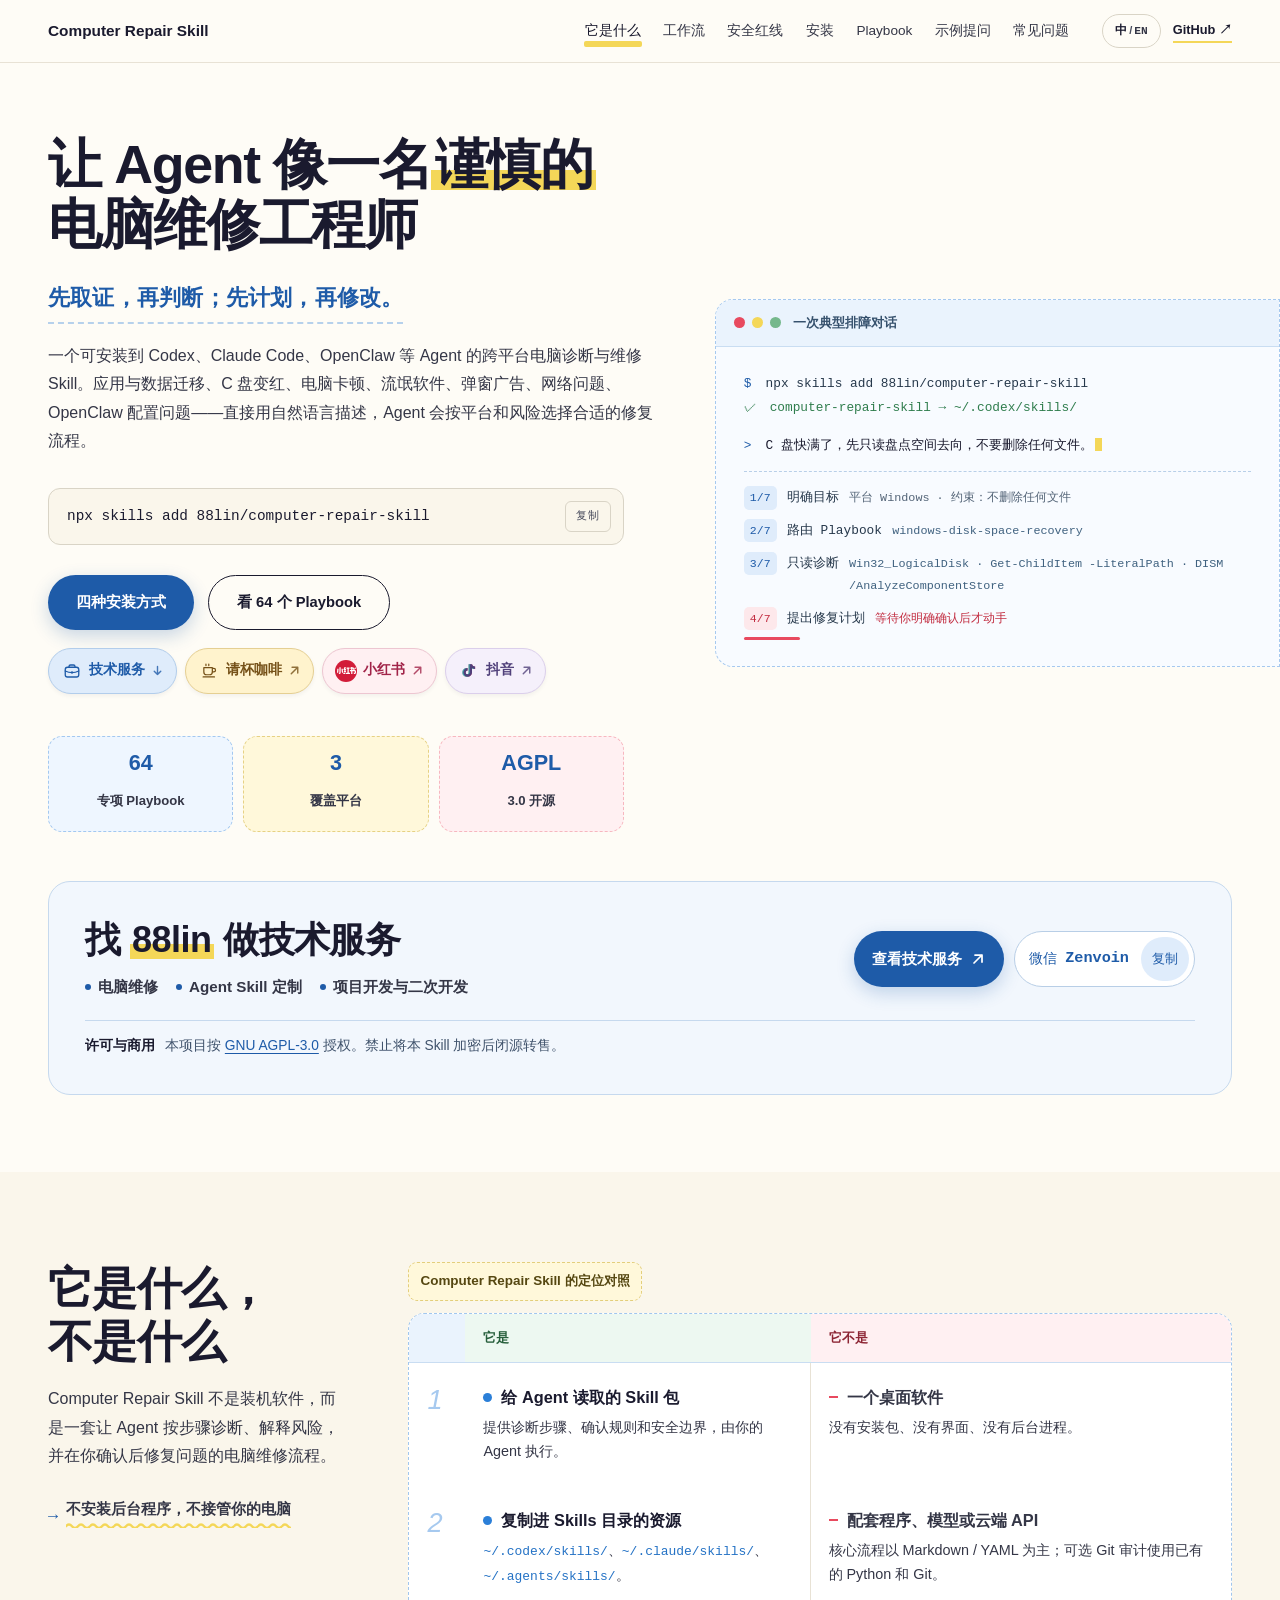
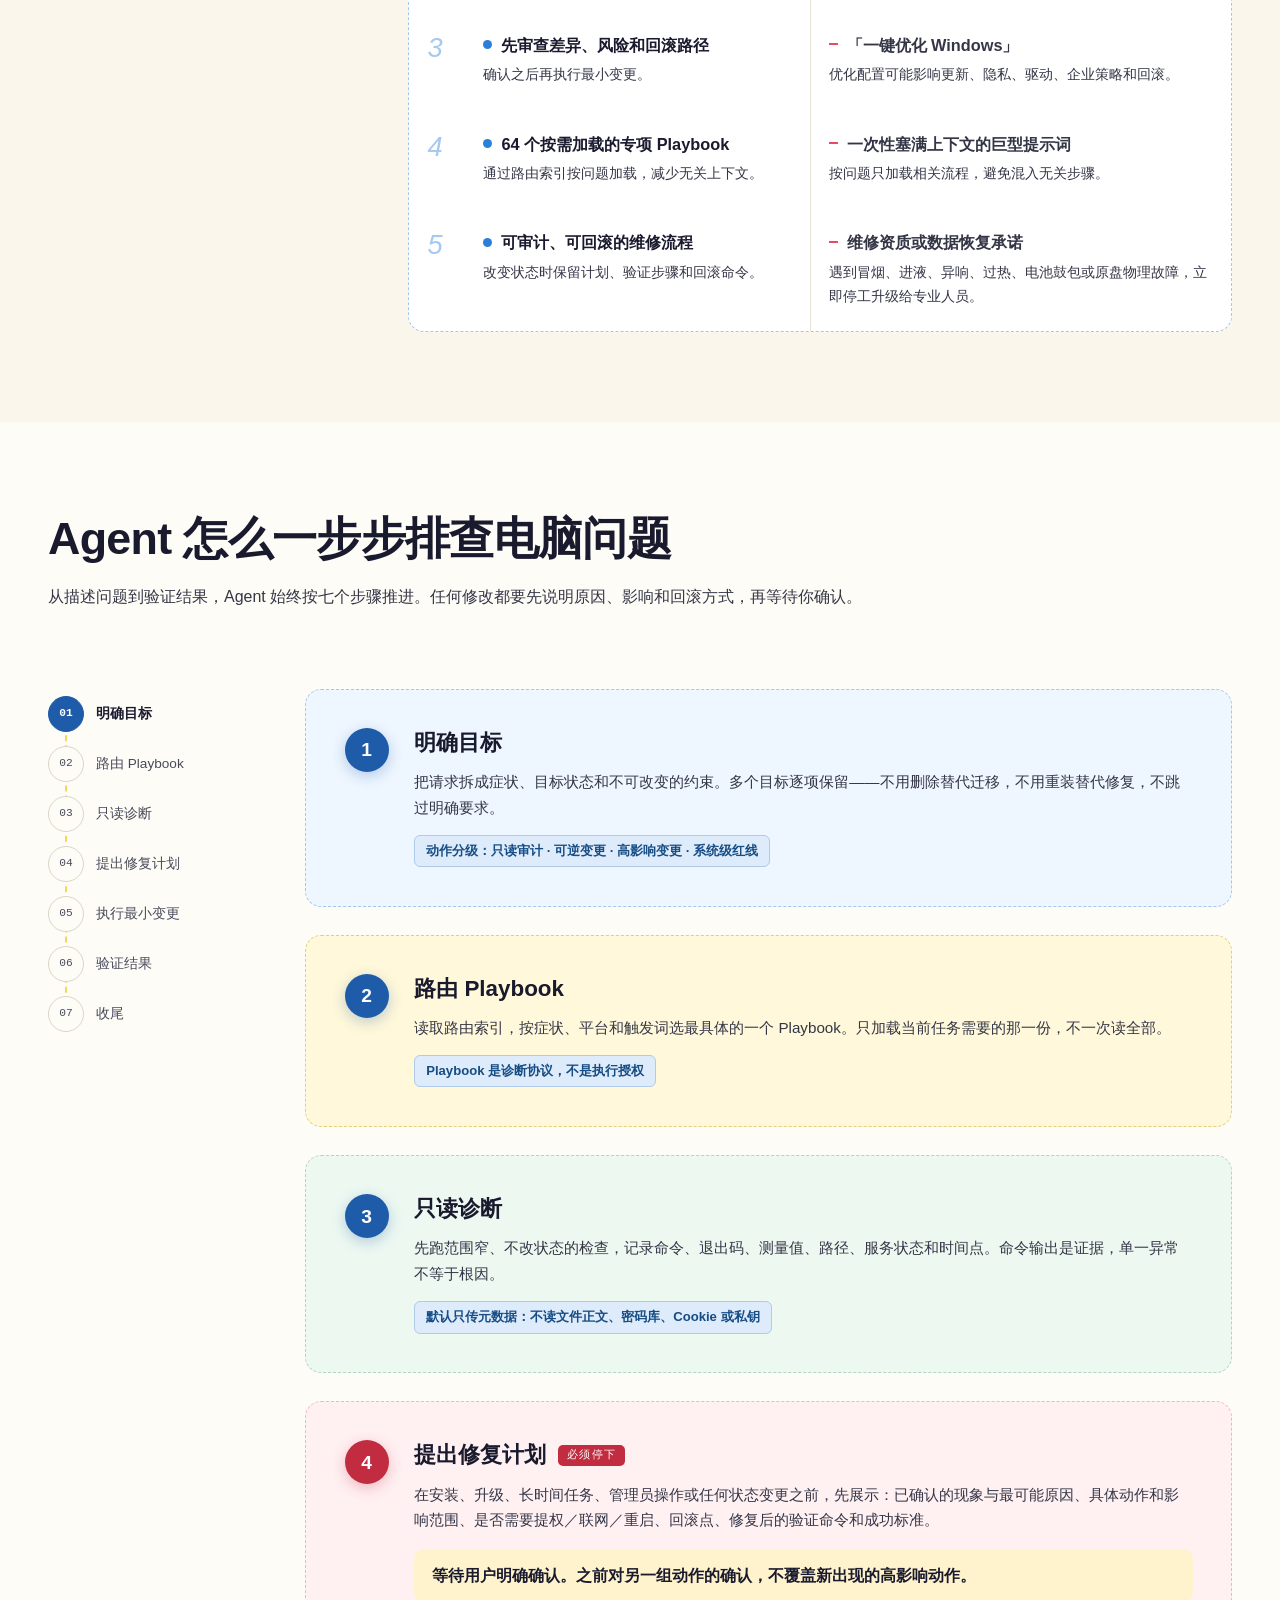
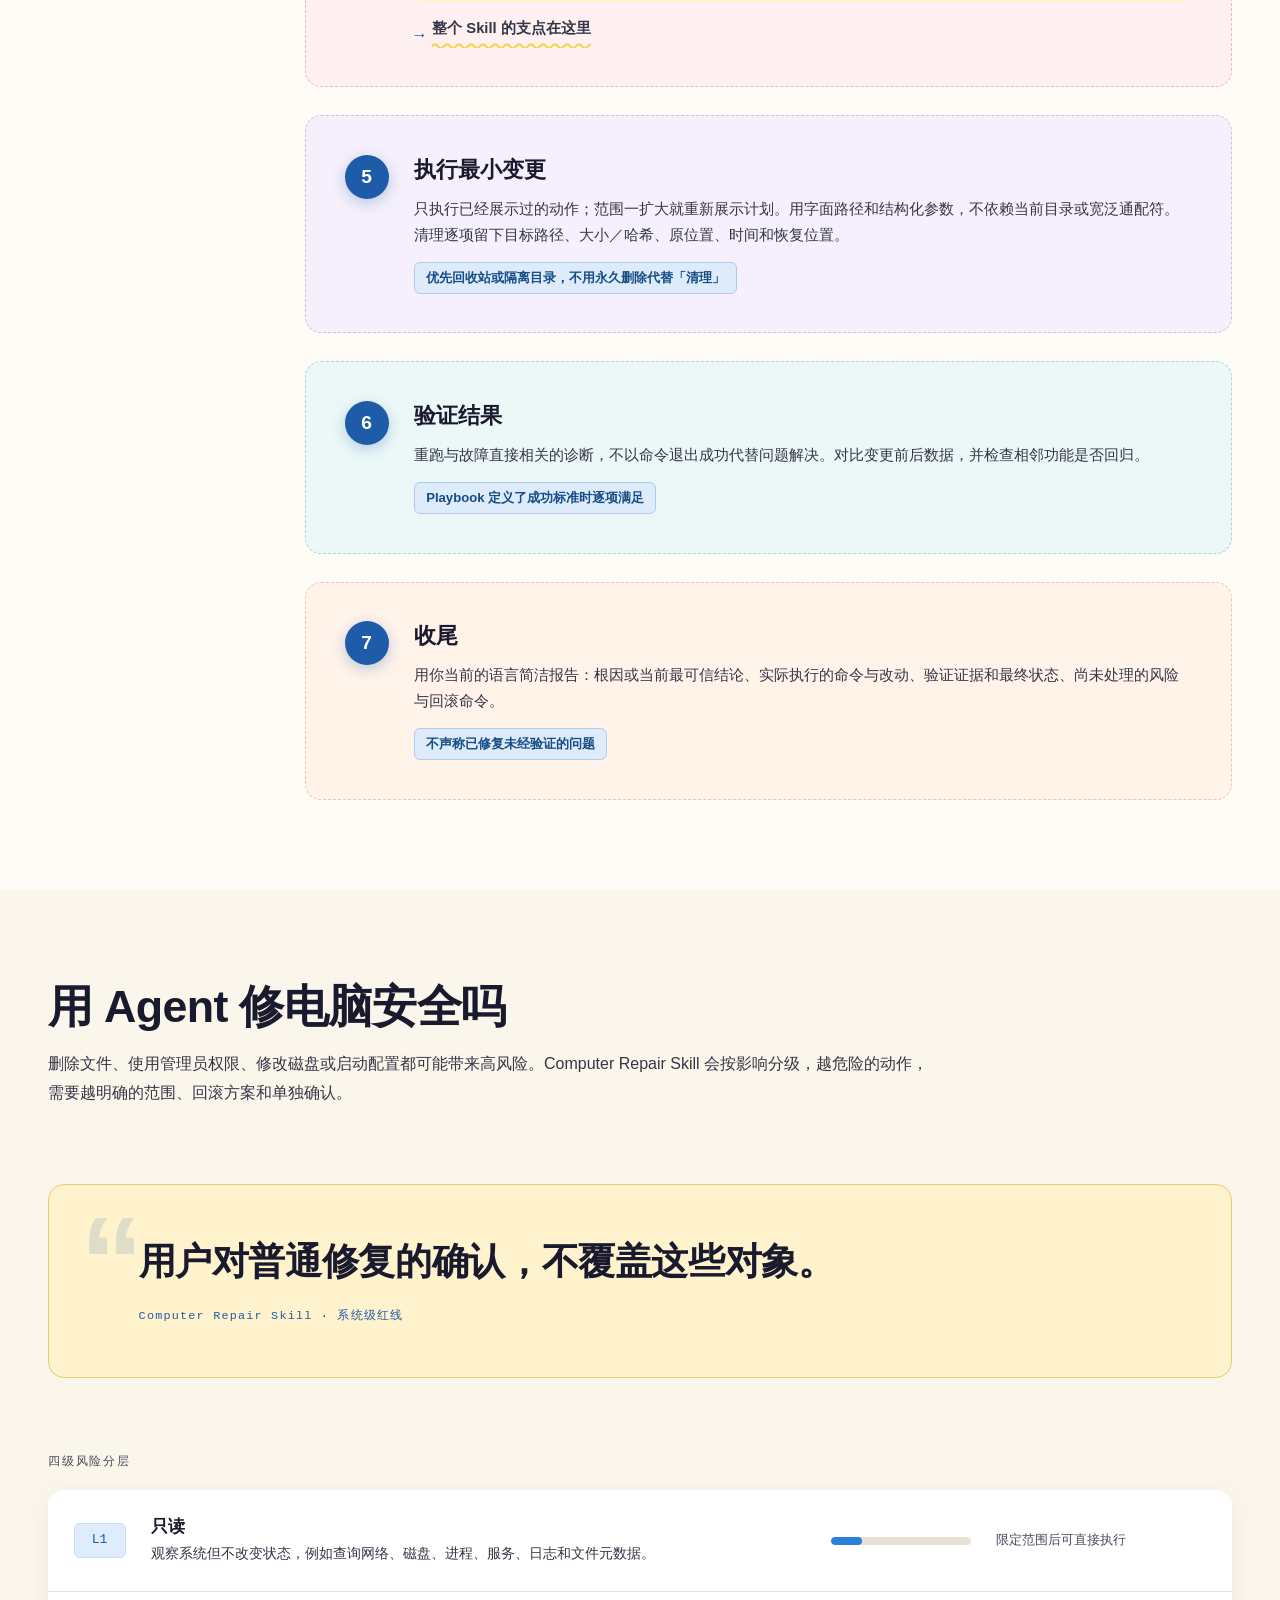
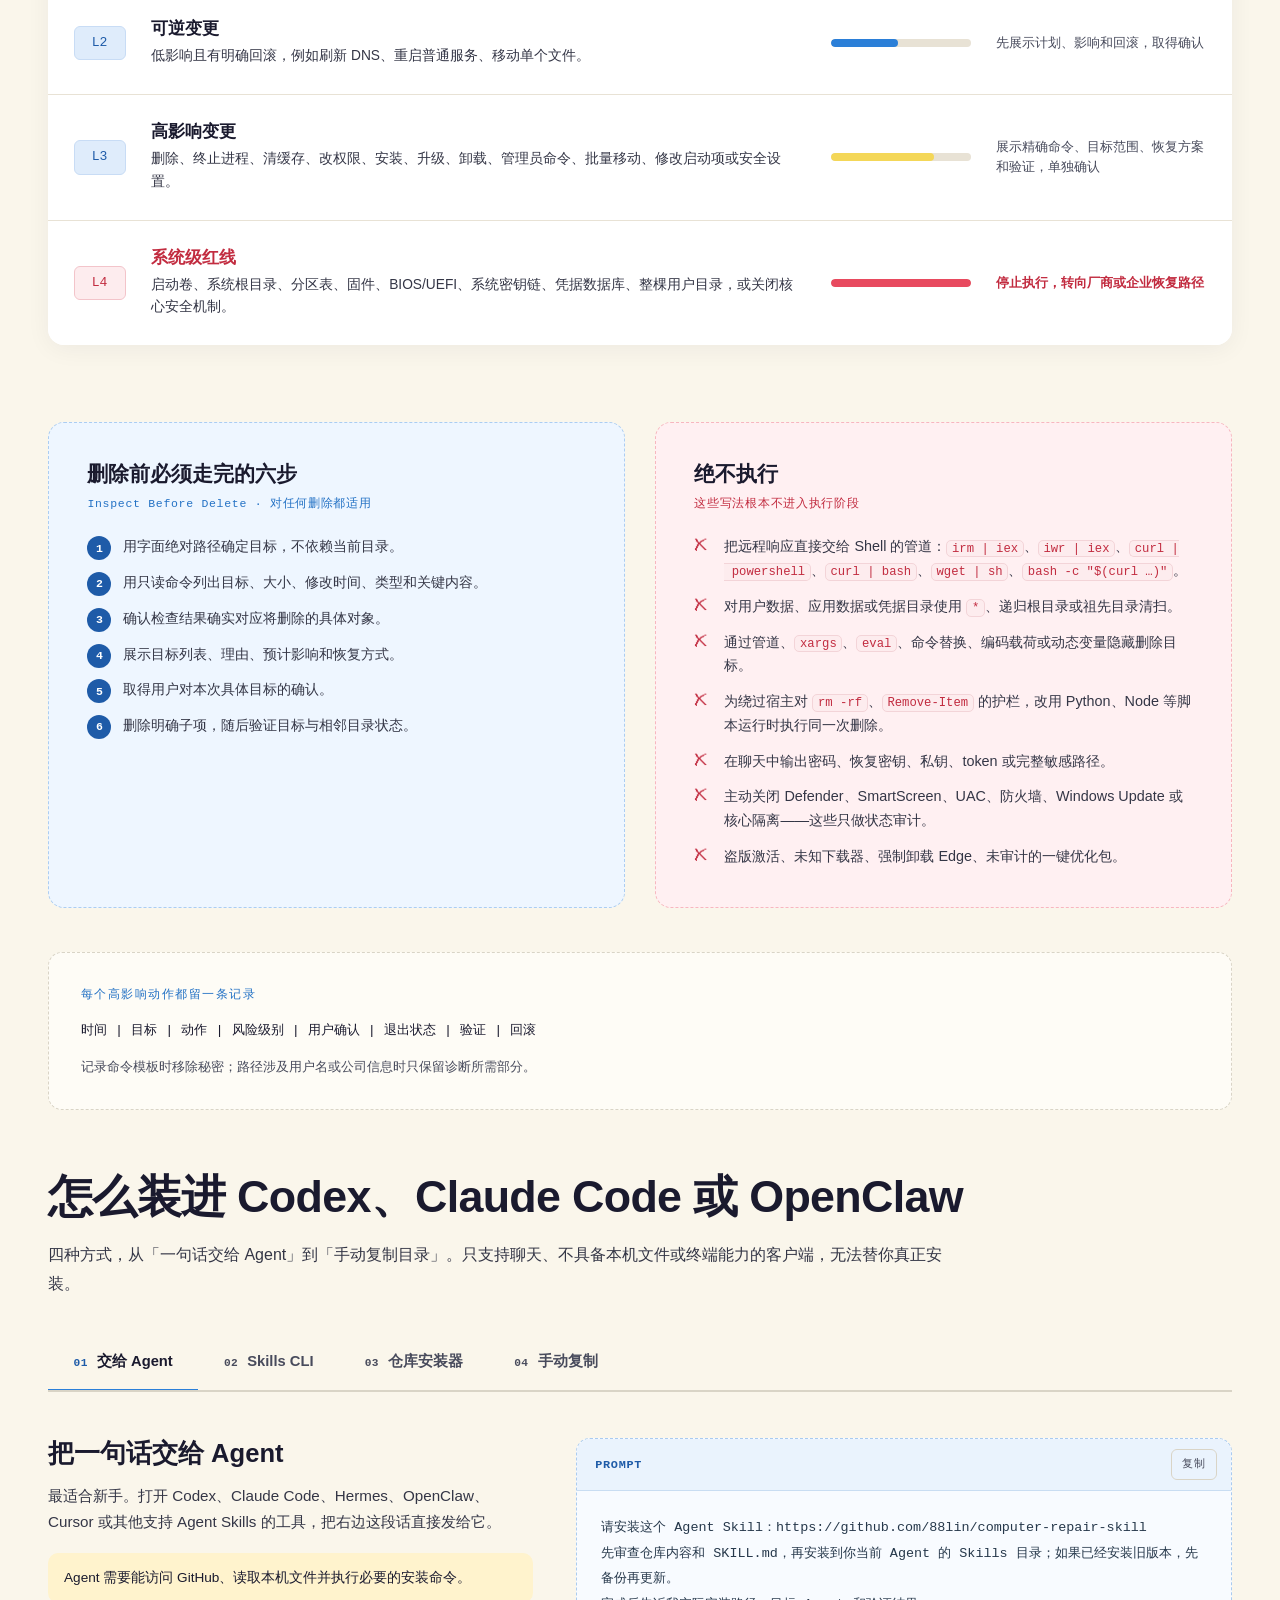
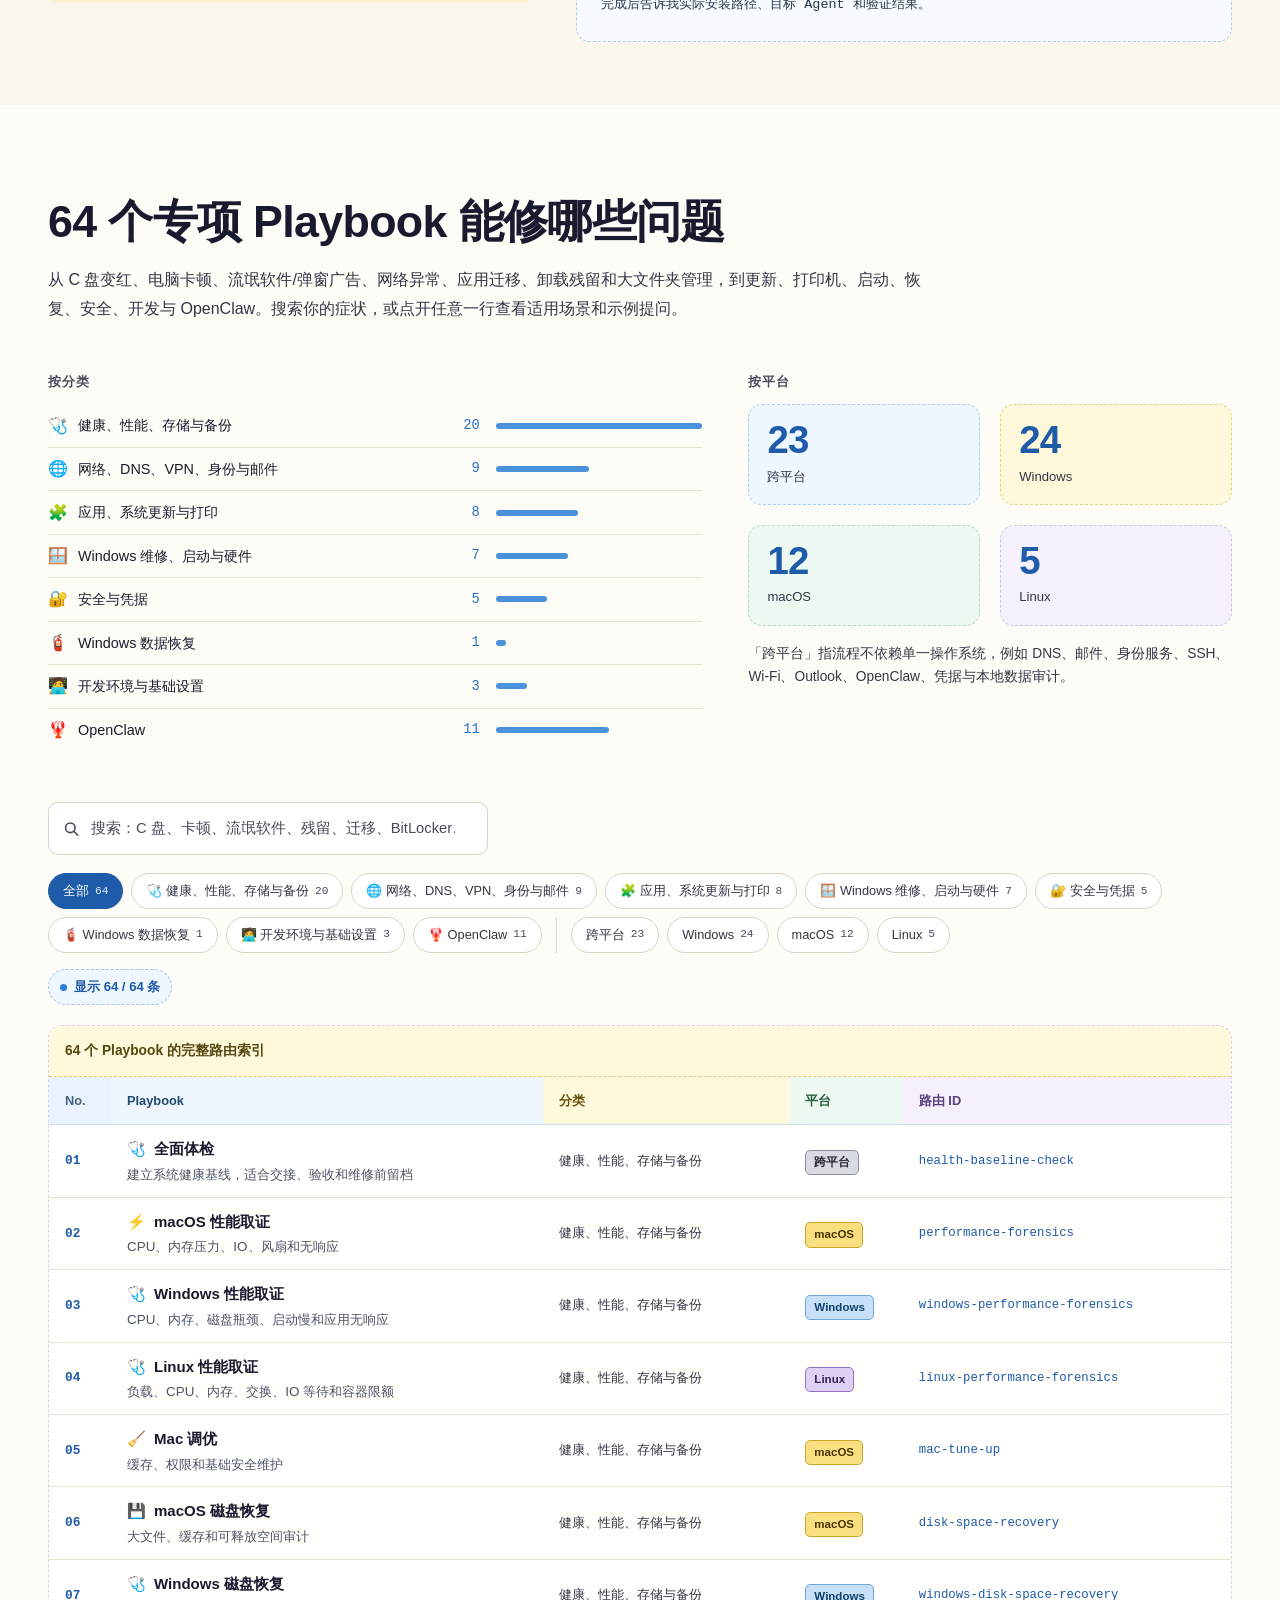
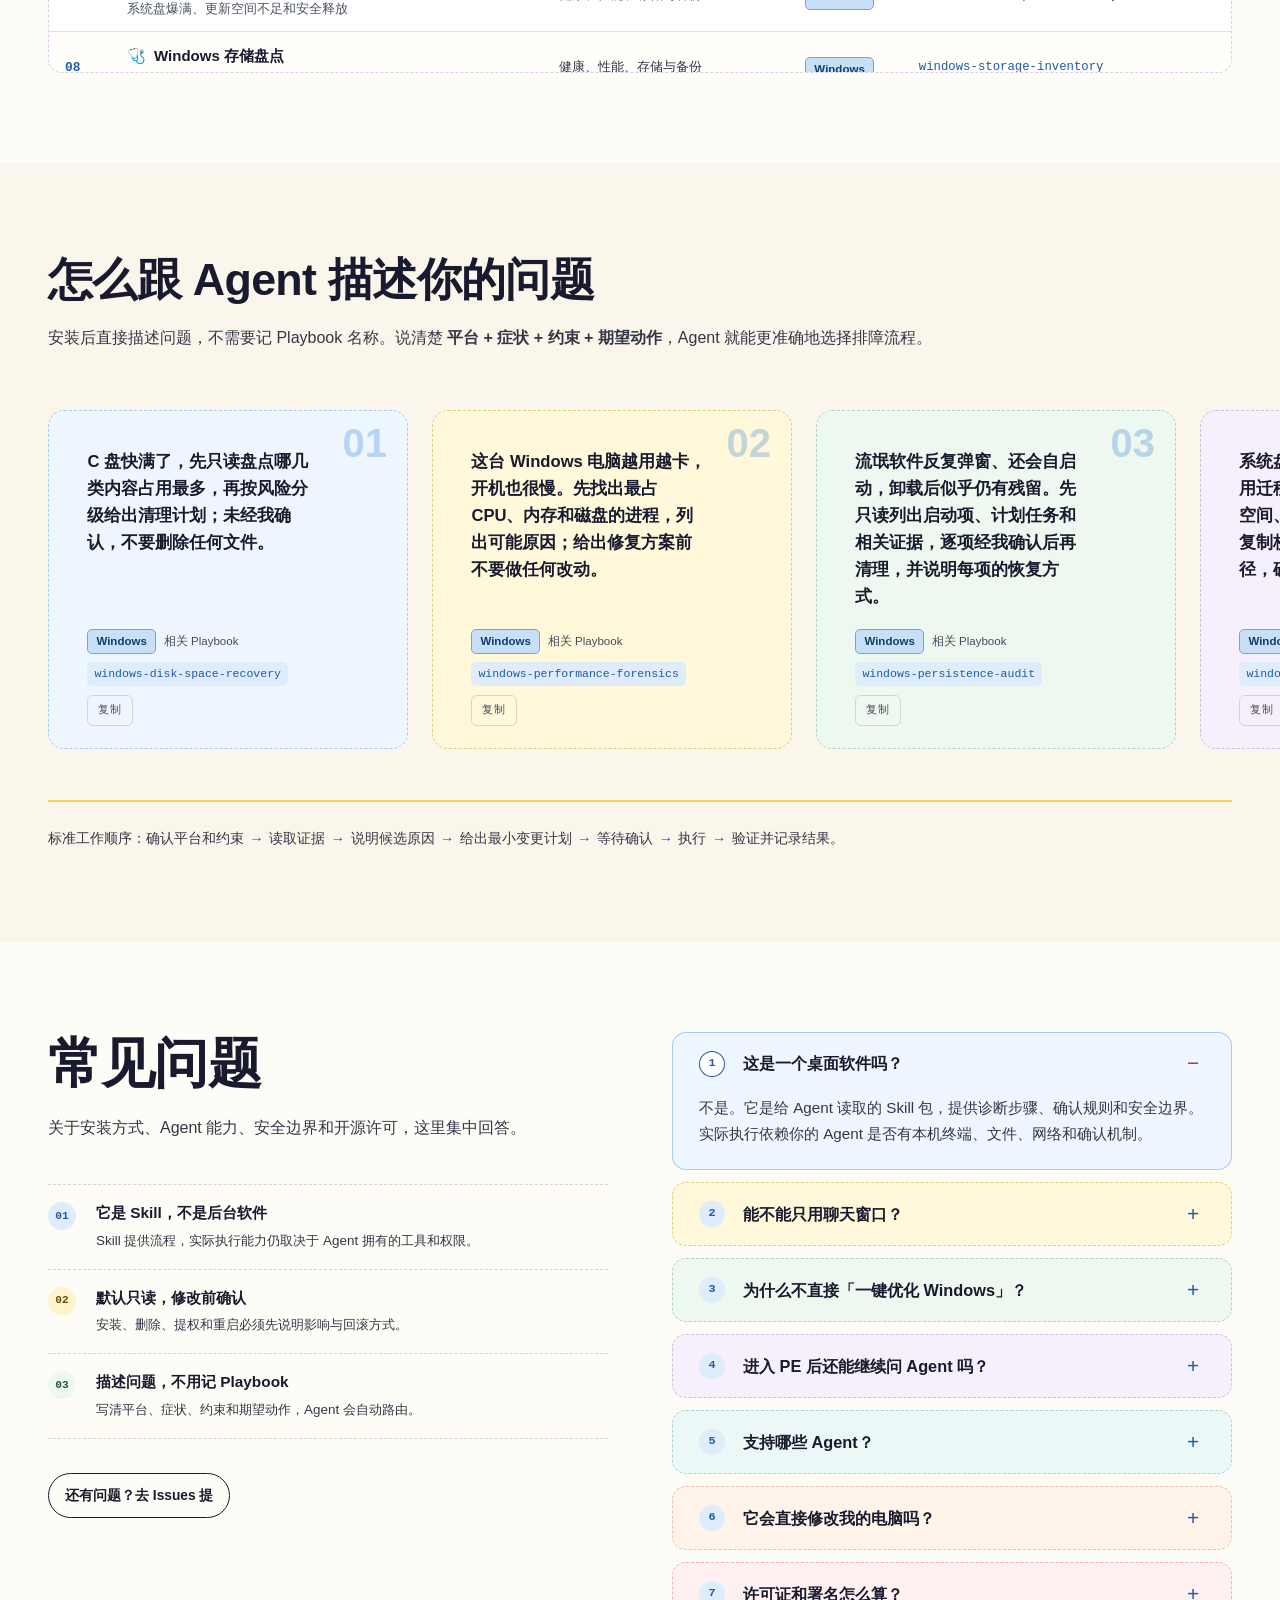
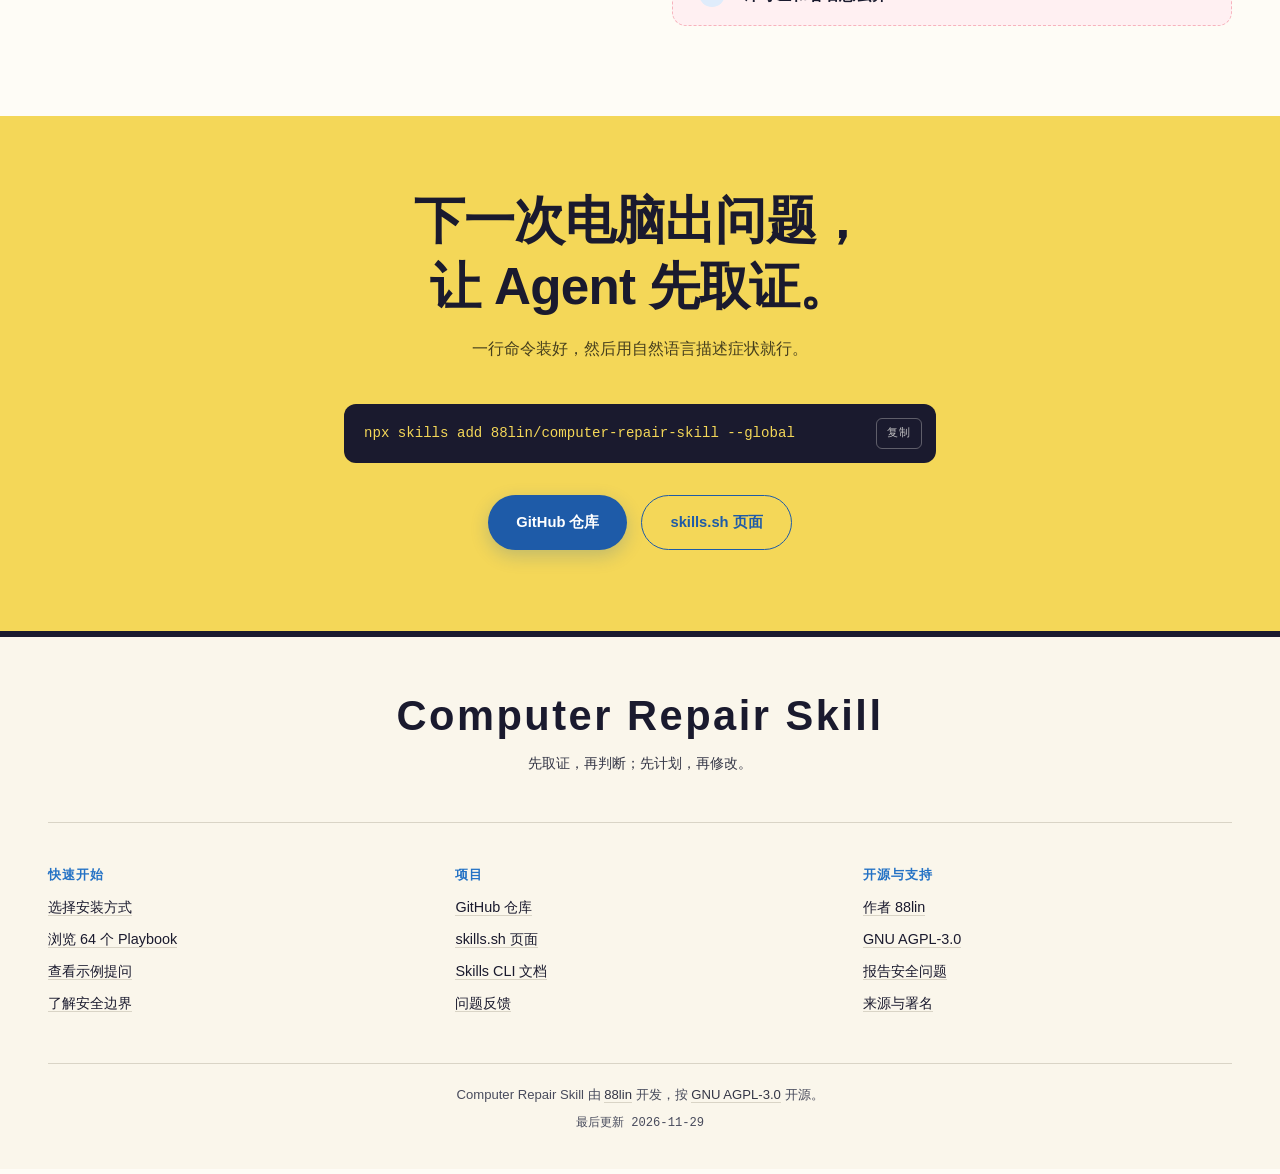
==== commit 0a95796a: "fix: 加固迁移恢复、清理和浏览器策略审计 复核 NOTICE 中的 18 个参考项目。补强迁移中断恢复、清理规则去重和默认选中边界、卸载残留复核及 Chrome/Edge 自动填充策略审计。同步来" ====
--- a/docs/index.html
+++ b/docs/index.html
@@ -106,7 +106,7 @@
         "@id": "https://repair.88lin.eu.org/#author"
       },
       "datePublished": "2026-07-26",
-      "dateModified": "2026-09-29",
+      "dateModified": "2026-11-29",
       "mainEntity": [
         {
           "@type": "Question",
@@ -179,7 +179,7 @@
       "applicationSubCategory": "Agent Skill",
       "operatingSystem": "Windows, macOS, Linux",
       "softwareVersion": "1.3.0",
-      "dateModified": "2026-09-29",
+      "dateModified": "2026-11-29",
       "codeRepository": "https://github.com/88lin/computer-repair-skill",
       "programmingLanguage": [
         "Markdown",
@@ -1082,7 +1082,7 @@
 
     <p class="foot-legal">
       <span data-i18n-html="foot.legal">Computer Repair Skill 由 <a href="https://dev.88lin.eu.org" target="_blank" rel="noopener">88lin</a> 开发，按 <a href="https://www.gnu.org/licenses/agpl-3.0.html" target="_blank" rel="noopener">GNU AGPL-3.0</a> 开源。</span>
-      <span class="foot-updated"><span data-i18n="foot.updated">最后更新</span> <!-- site-updated:start --><time datetime="2026-09-29">2026-09-29</time><!-- site-updated:end --></span>
+      <span class="foot-updated"><span data-i18n="foot.updated">最后更新</span> <!-- site-updated:start --><time datetime="2026-11-29">2026-11-29</time><!-- site-updated:end --></span>
     </p>
   </div>
 </footer>
